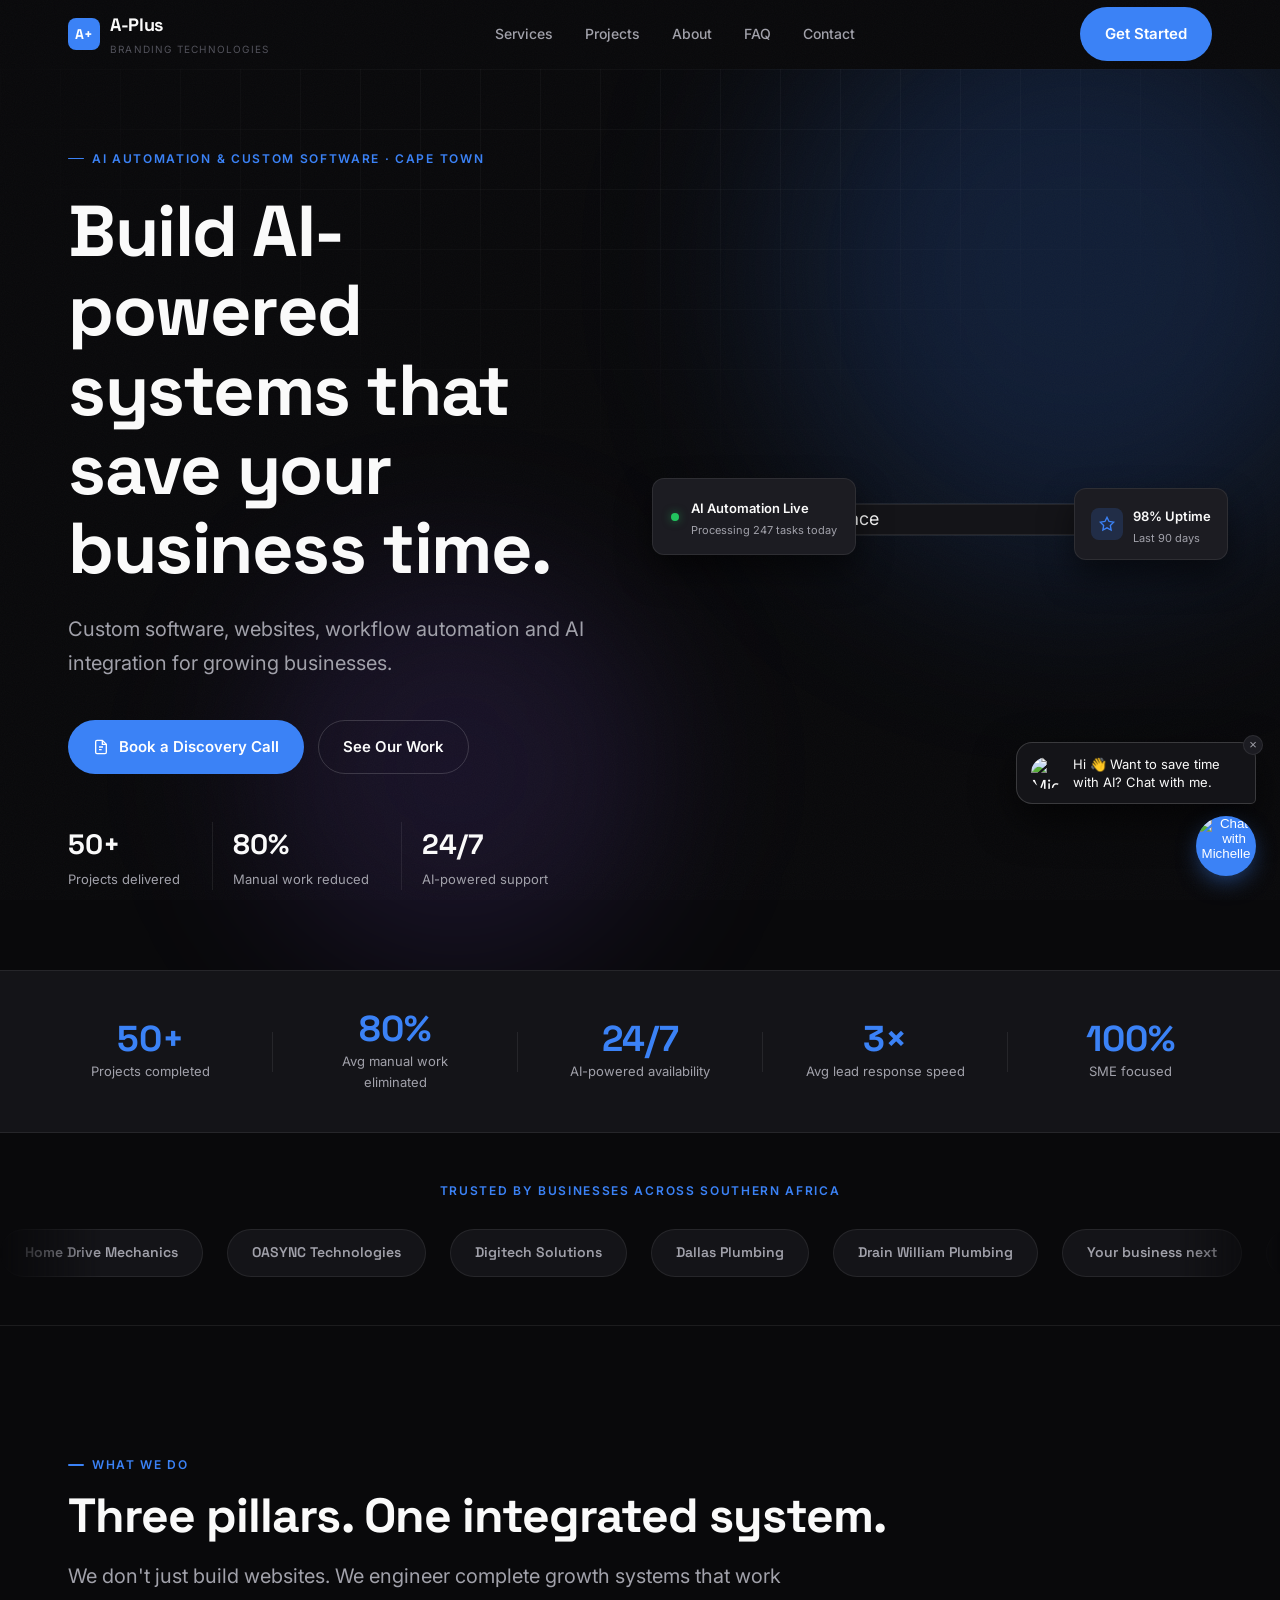
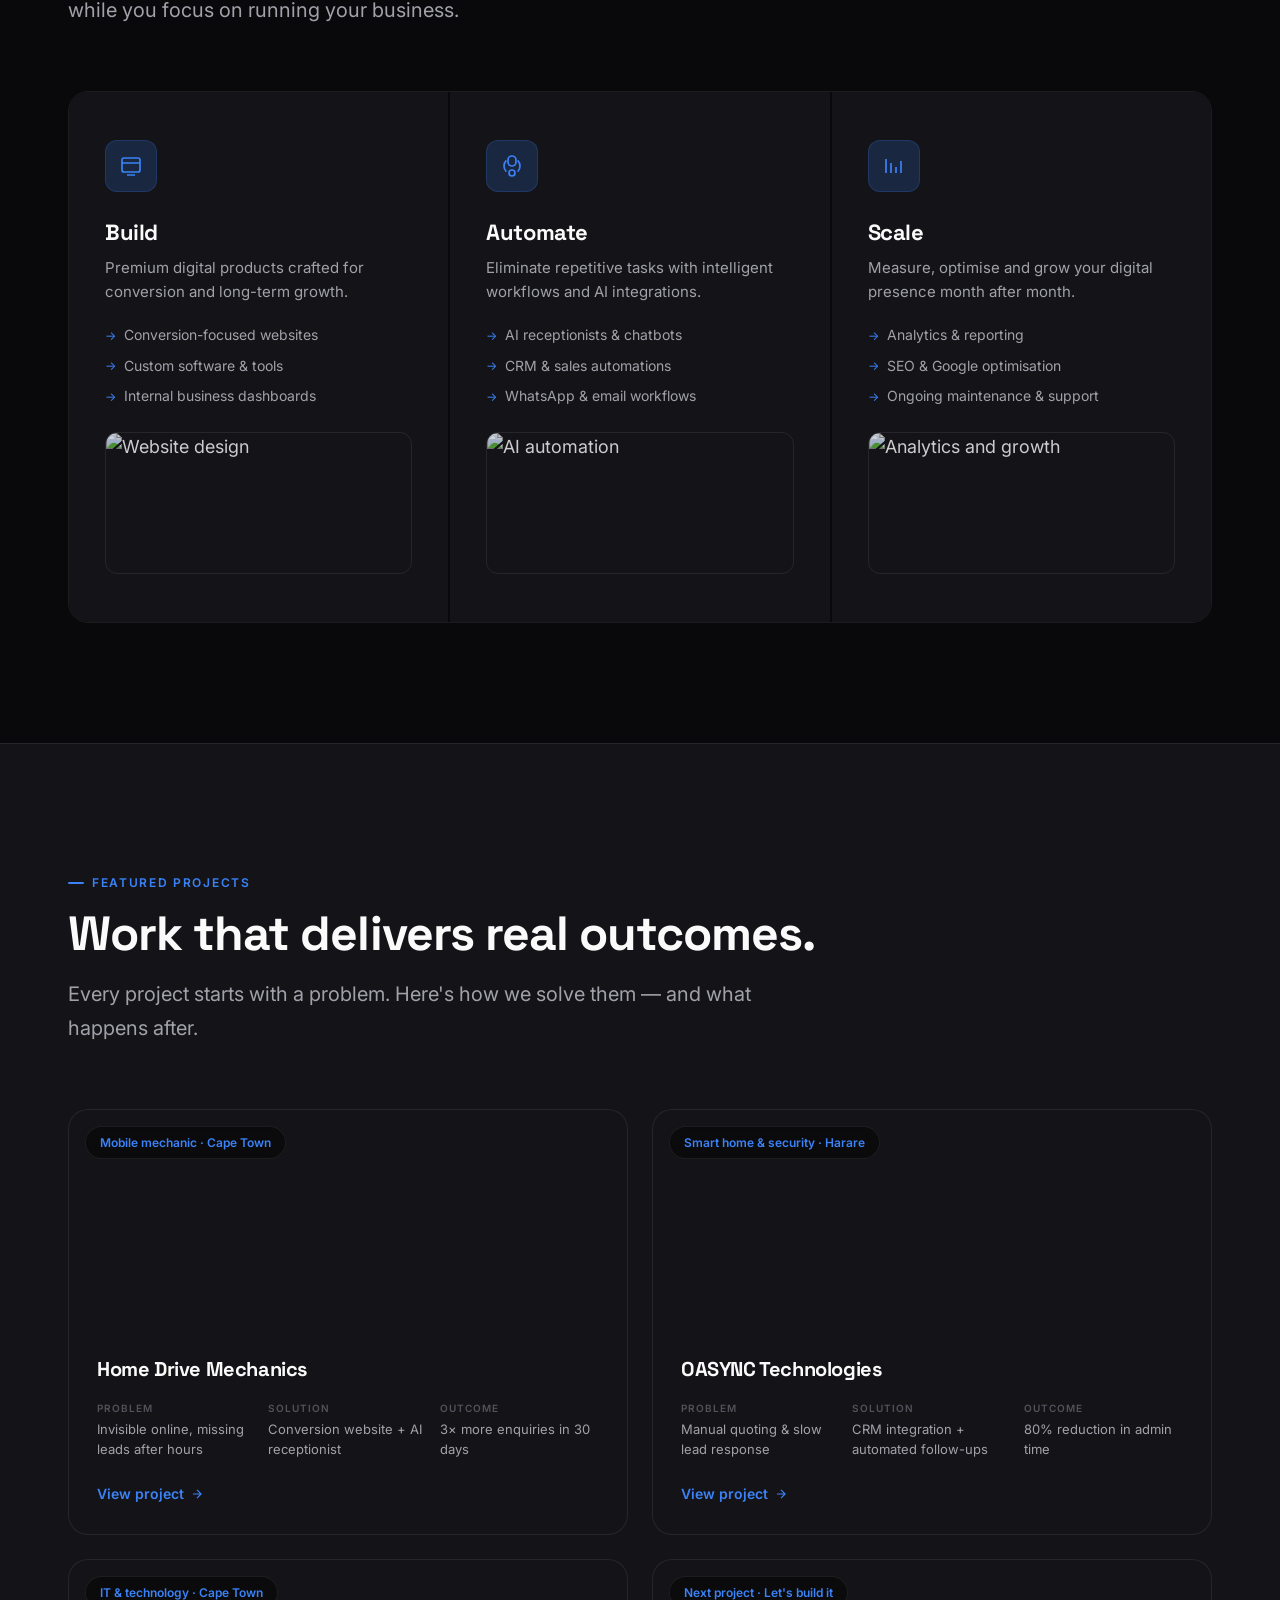
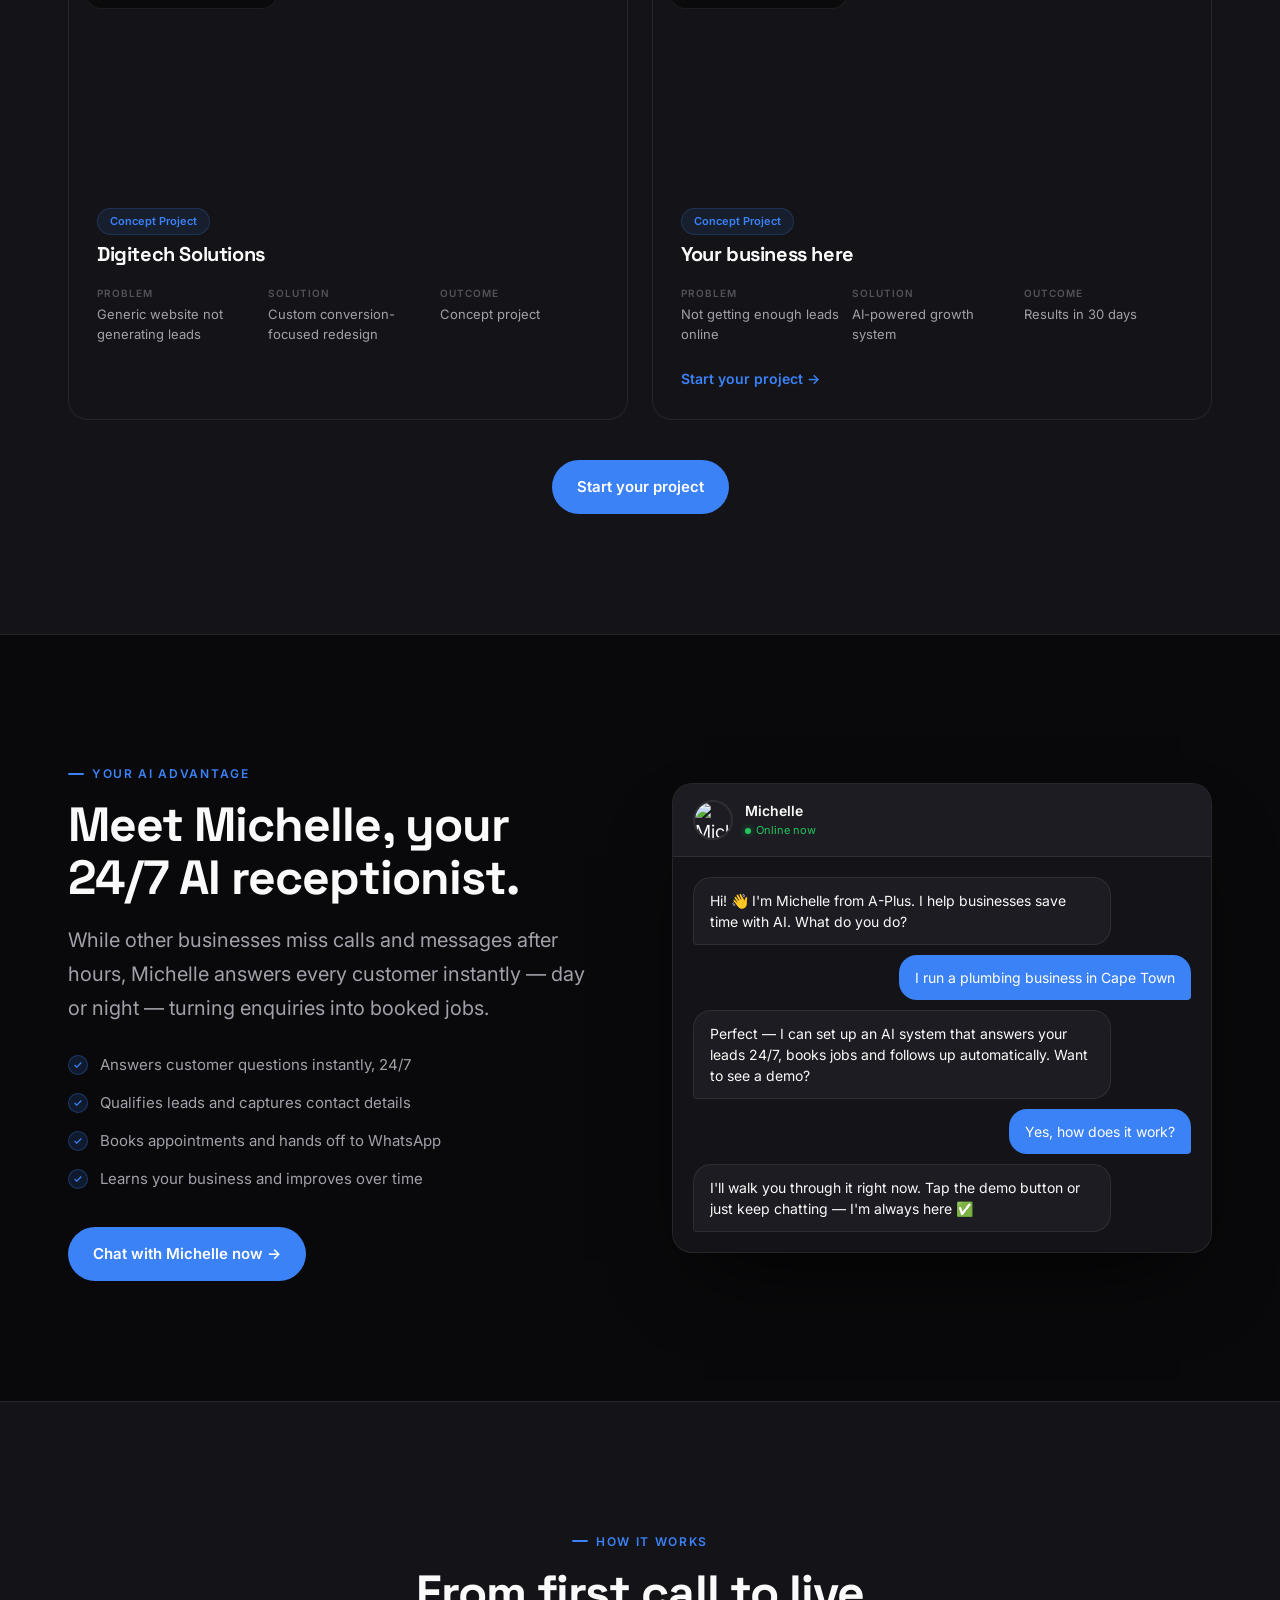
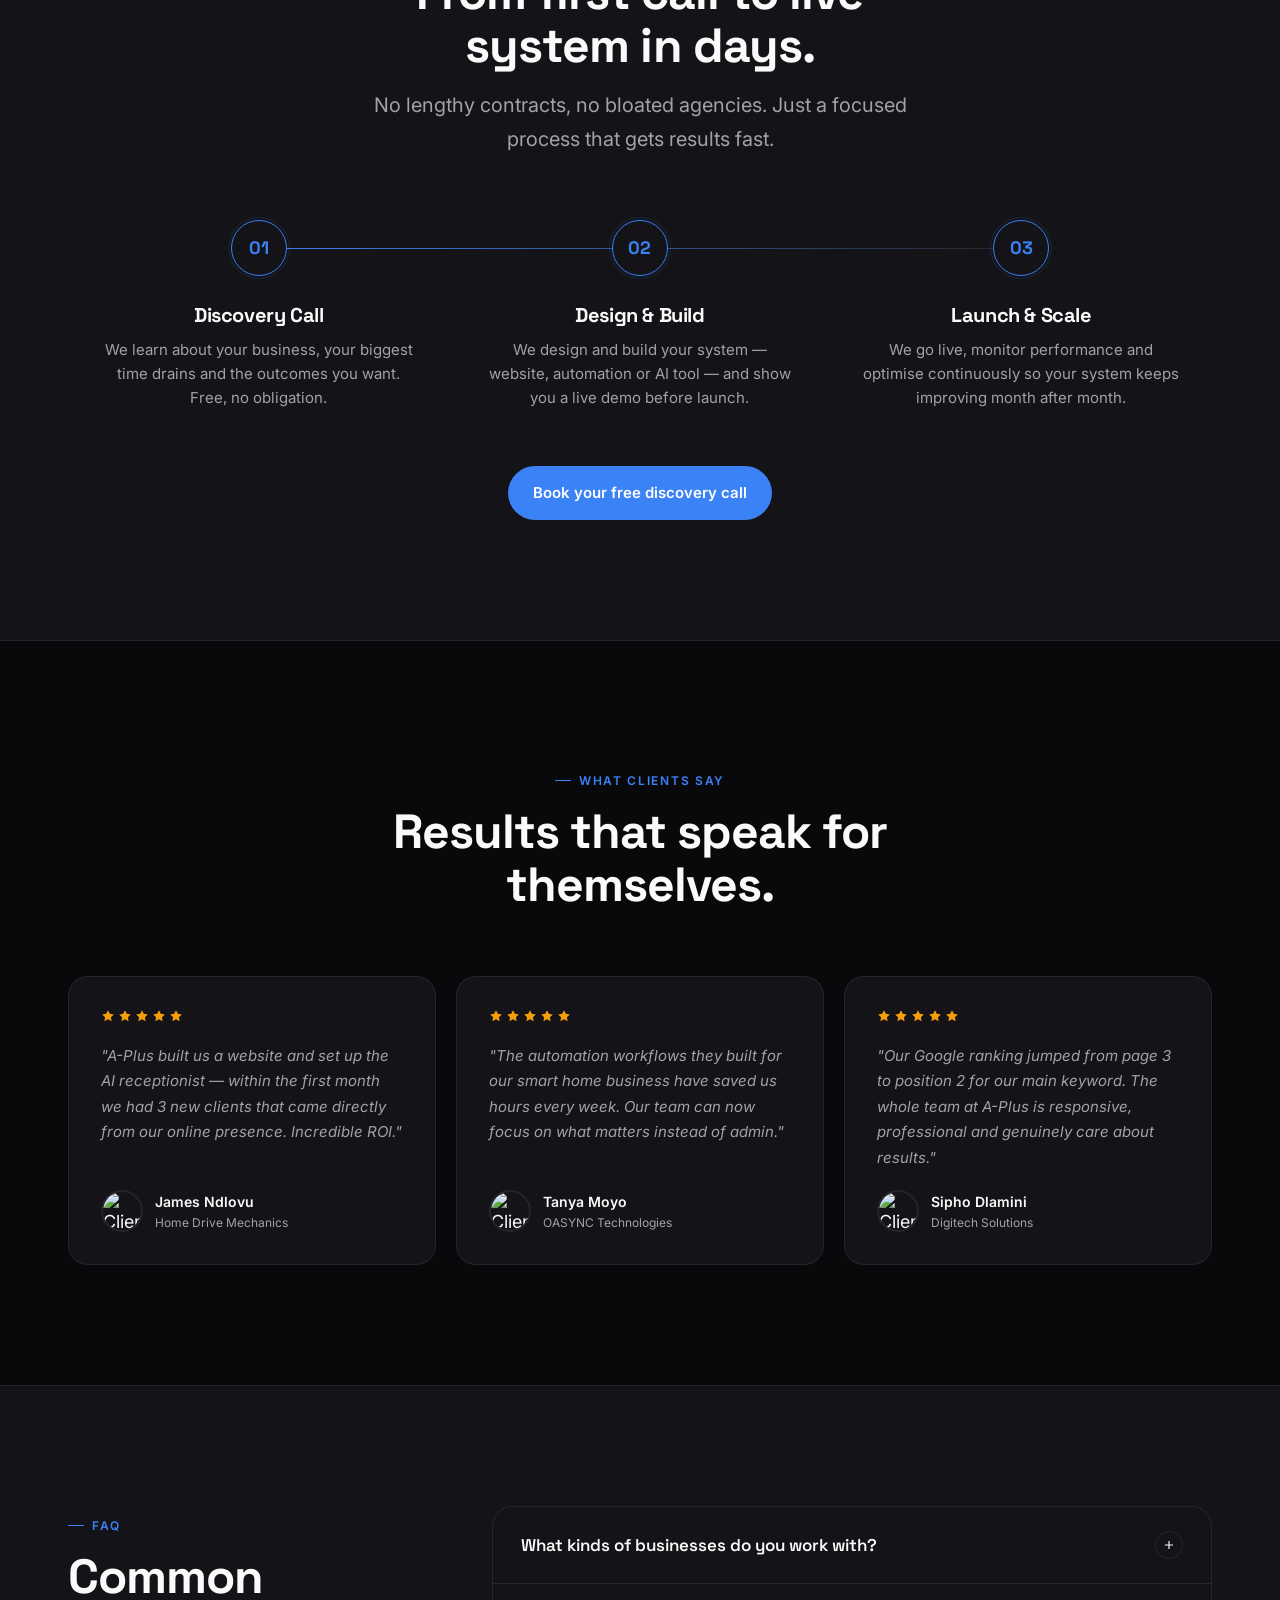
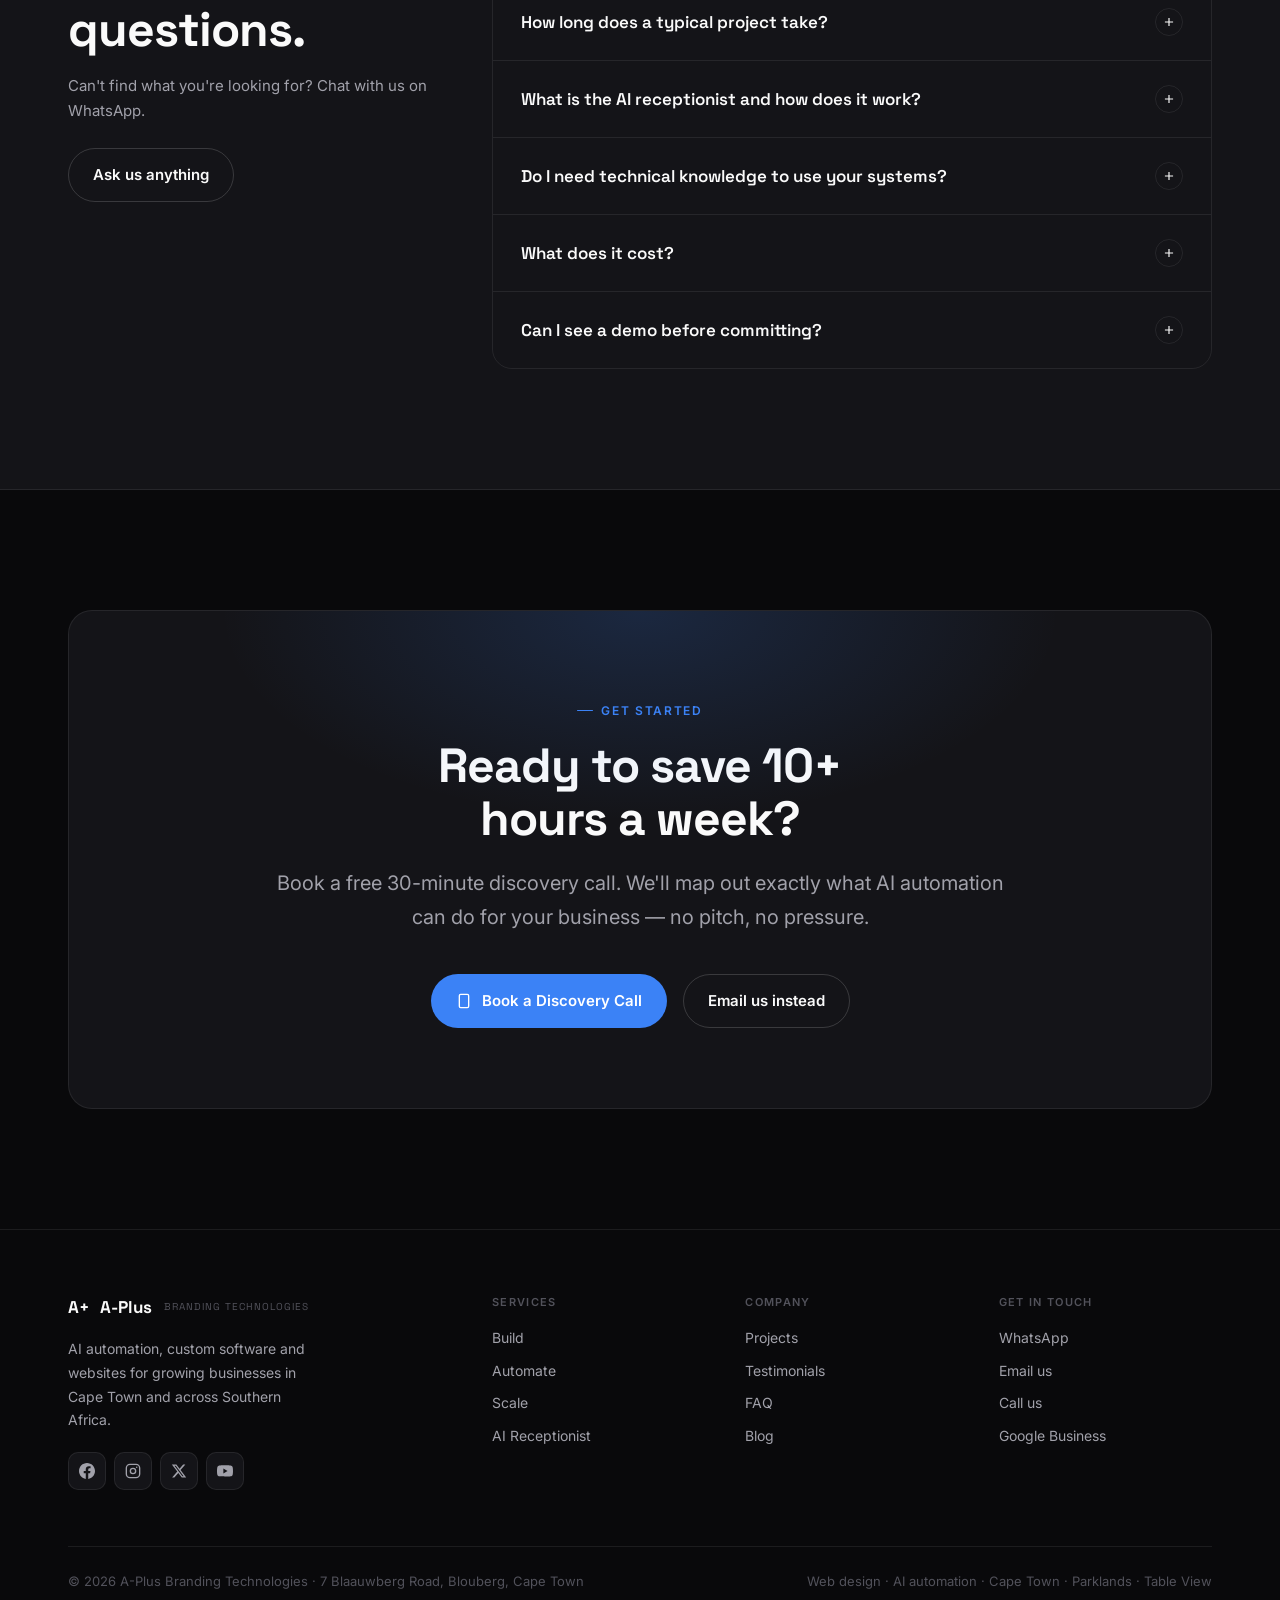
==== index.html @ 784785df "Update website to a modern AI automation and software agency theme Modify index.html to reflect a ne" ====
<!DOCTYPE html>
<html lang="en-ZA">
<head>
<meta charset="UTF-8" />
<meta name="viewport" content="width=device-width, initial-scale=1.0" />
<title>A-Plus Branding Technologies | AI Automation & Custom Software for SMEs</title>
<meta name="description" content="A-Plus Branding Technologies builds AI-powered systems, custom software and automation workflows for growing businesses. Book a discovery call." />
<meta name="theme-color" content="#09090B" />
<link rel="canonical" href="https://aplusbrandingtechnologies.com/" />
<meta property="og:type" content="website" />
<meta property="og:title" content="AI Automation & Custom Software for SMEs | A-Plus Branding Technologies" />
<meta property="og:description" content="Custom software, websites, workflow automation and AI integration for growing businesses. Book a discovery call." />
<meta property="og:url" content="https://aplusbrandingtechnologies.com/" />
<meta property="og:site_name" content="A-Plus Branding Technologies" />
<meta name="twitter:card" content="summary_large_image" />

<link rel="icon" href="data:image/svg+xml,%3Csvg xmlns='http://www.w3.org/2000/svg' viewBox='0 0 32 32'%3E%3Crect width='32' height='32' rx='7' fill='%2309090B'/%3E%3Ctext x='16' y='23' font-family='Arial,sans-serif' font-size='19' font-weight='700' fill='%233B82F6' text-anchor='middle'%3EA%2B%3C/text%3E%3C/svg%3E" />

<link rel="preconnect" href="https://fonts.googleapis.com" />
<link rel="preconnect" href="https://fonts.gstatic.com" crossorigin />
<link href="https://fonts.googleapis.com/css2?family=Space+Grotesk:wght@400;500;600;700&family=Inter:wght@400;500;600;700&display=swap" rel="stylesheet" />

<script type="application/ld+json">
{
  "@context": "https://schema.org",
  "@type": "ProfessionalService",
  "name": "A-Plus Branding Technologies",
  "url": "https://aplusbrandingtechnologies.com/",
  "telephone": "+27612017287",
  "email": "info@aplusbrandingtechnologies.com",
  "description": "AI automation, custom software and websites for growing businesses in Cape Town.",
  "address": { "@type": "PostalAddress", "streetAddress": "7 Blaauwberg Road", "addressLocality": "Blouberg", "addressRegion": "Western Cape", "addressCountry": "ZA" },
  "sameAs": ["https://share.google/vMiDCUCj3IaCJYwOH","https://www.facebook.com/aplusbrandingtechnologies","https://www.instagram.com/aplusbranding/","https://x.com/aplusbranding1","https://www.youtube.com/@aplusbrandingtech"]
}
</script>

<style>
:root{
  --bg: #09090B;
  --surface: #141418;
  --surface-2: #1C1C22;
  --accent: #3B82F6;
  --accent-light: #60A5FA;
  --accent-glow: rgba(59,130,246,0.18);
  --accent-glow-strong: rgba(59,130,246,0.32);
  --text: #FAFAFA;
  --text-muted: #A1A1AA;
  --text-faint: #52525B;
  --border: rgba(255,255,255,0.08);
  --border-hover: rgba(255,255,255,0.16);
  --display: 'Space Grotesk', sans-serif;
  --body: 'Inter', sans-serif;
  --maxw: 1200px;
  --r: 12px;
  --r-lg: 20px;
  --section-gap: 120px;
}
*{box-sizing:border-box;margin:0;padding:0}
html{scroll-behavior:smooth}
body{background:var(--bg);color:var(--text);font-family:var(--body);font-size:18px;line-height:1.6;-webkit-font-smoothing:antialiased;overflow-x:hidden}
a{color:inherit;text-decoration:none}
img{max-width:100%;display:block}
.wrap{width:100%;max-width:var(--maxw);margin:0 auto;padding:0 28px;position:relative;z-index:2}

/* ── TYPOGRAPHY ── */
h1,h2,h3,h4{font-family:var(--display);font-weight:700;line-height:1.1;letter-spacing:-0.02em}
h1{font-size:clamp(44px,7vw,72px)}
h2{font-size:clamp(32px,5vw,48px)}
h3{font-size:clamp(20px,3vw,26px)}
.label{font-family:var(--body);font-size:12px;font-weight:600;letter-spacing:0.14em;text-transform:uppercase;color:var(--accent);display:inline-flex;align-items:center;gap:8px}
.label::before{content:"";width:16px;height:1.5px;background:var(--accent);border-radius:2px}
.lead{color:var(--text-muted);font-size:clamp(16px,2vw,20px);line-height:1.7;max-width:56ch}
.accent-text{color:var(--accent)}
.grad-text{background:linear-gradient(135deg,#FFFFFF 30%,var(--accent-light));-webkit-background-clip:text;background-clip:text;color:transparent}

/* ── BUTTONS ── */
.btn{display:inline-flex;align-items:center;gap:10px;font-family:var(--body);font-weight:600;font-size:15px;padding:14px 24px;border-radius:100px;border:1px solid transparent;cursor:pointer;transition:all 0.2s ease;white-space:nowrap;text-decoration:none}
.btn-primary{background:var(--accent);color:#fff}
.btn-primary:hover{background:var(--accent-light);transform:translateY(-1px);box-shadow:0 8px 24px -8px var(--accent-glow-strong)}
.btn-outline{background:transparent;color:var(--text);border-color:var(--border-hover)}
.btn-outline:hover{border-color:var(--accent);color:var(--accent)}
.btn svg{width:16px;height:16px;flex-shrink:0}

/* ── NAV ── */
.nav{position:sticky;top:0;z-index:50;transition:background 0.3s,border-color 0.3s;border-bottom:1px solid transparent}
.nav.scrolled{background:rgba(9,9,11,0.85);backdrop-filter:blur(16px);-webkit-backdrop-filter:blur(16px);border-color:var(--border)}
.nav-in{display:flex;align-items:center;justify-content:space-between;height:68px}
.logo{display:flex;align-items:center;gap:10px;font-family:var(--display);font-weight:700;font-size:18px;letter-spacing:-0.02em}
.logo .mark{width:32px;height:32px;border-radius:8px;background:var(--accent);color:#fff;display:grid;place-items:center;font-size:14px;font-weight:700}
.logo small{display:block;font-family:var(--body);font-weight:400;font-size:10px;letter-spacing:0.12em;color:var(--text-faint);text-transform:uppercase;margin-top:2px}
nav.links{display:flex;align-items:center;gap:32px}
nav.links a{font-size:14px;font-weight:500;color:var(--text-muted);transition:color 0.2s}
nav.links a:hover{color:var(--text)}
.nav-cta{display:flex;align-items:center;gap:12px}
.menu-btn{display:none;background:none;border:1px solid var(--border-hover);border-radius:8px;width:40px;height:40px;color:var(--text);cursor:pointer;place-items:center}

/* ── NOISE OVERLAY ── */
.noise{position:fixed;inset:0;z-index:1;pointer-events:none;opacity:0.03;
  background-image:url("data:image/svg+xml,%3Csvg xmlns='http://www.w3.org/2000/svg' width='200' height='200'%3E%3Cfilter id='n'%3E%3CfeTurbulence type='fractalNoise' baseFrequency='.9' numOctaves='4'/%3E%3C/filter%3E%3Crect width='100%25' height='100%25' filter='url(%23n)'/%3E%3C/svg%3E")}

/* ── HERO ── */
.hero{position:relative;min-height:100vh;display:flex;align-items:center;overflow:hidden;padding:80px 0}
.hero-bg{position:absolute;inset:0;z-index:0}
.hero-bg-img{position:absolute;inset:0;background:url('https://images.unsplash.com/photo-1518770660439-4636190af475?w=1800&q=75&auto=format') center/cover no-repeat;opacity:0.04}
.hero-glow-1{position:absolute;width:600px;height:600px;border-radius:50%;background:var(--accent-glow);filter:blur(100px);top:-100px;right:-100px;pointer-events:none}
.hero-glow-2{position:absolute;width:400px;height:400px;border-radius:50%;background:rgba(139,92,246,0.12);filter:blur(80px);bottom:0;left:20%;pointer-events:none}
.hero-grid-overlay{position:absolute;inset:0;background-image:linear-gradient(var(--border) 1px,transparent 1px),linear-gradient(90deg,var(--border) 1px,transparent 1px);background-size:60px 60px;mask-image:radial-gradient(ellipse 80% 80% at 50% -10%,#000 30%,transparent 70%);opacity:0.4}
.hero .wrap{position:relative;z-index:3;width:100%}
.hero-layout{display:grid;grid-template-columns:1fr 1fr;gap:64px;align-items:center}
.hero-inner{display:flex;flex-direction:column;gap:0}
.hero-label{margin-bottom:24px}
.hero h1{margin-bottom:24px}
.hero .lead{margin-bottom:40px}
.hero-cta{display:flex;flex-wrap:wrap;gap:14px;align-items:center;margin-bottom:48px}
.hero-metrics{display:flex;gap:32px;flex-wrap:wrap}
.hero-metric .val{font-family:var(--display);font-size:28px;font-weight:700;color:var(--text)}
.hero-metric .desc{font-size:13px;color:var(--text-muted);margin-top:2px}
.hero-metric{border-left:1px solid var(--border);padding-left:20px}
.hero-metric:first-child{border-left:none;padding-left:0}
.hero-visual{position:relative}
.dashboard-card{background:var(--surface);border:1px solid var(--border);border-radius:var(--r-lg);overflow:hidden;box-shadow:0 40px 80px -20px rgba(0,0,0,0.8),0 0 0 1px var(--border);animation:floatY 6s ease-in-out infinite}
@keyframes floatY{0%,100%{transform:translateY(0)}50%{transform:translateY(-10px)}}
.dashboard-card img{width:100%;height:auto;display:block;border-radius:var(--r-lg)}
.dash-badge{position:absolute;bottom:-20px;left:-20px;background:var(--surface-2);border:1px solid var(--border);border-radius:12px;padding:14px 18px;display:flex;align-items:center;gap:12px;box-shadow:0 16px 32px rgba(0,0,0,0.5)}
.dash-badge .dot{width:8px;height:8px;border-radius:50%;background:#22C55E;flex-shrink:0;box-shadow:0 0 8px rgba(34,197,94,0.5)}
.dash-badge span{font-size:13px;font-weight:600}
.dash-badge small{display:block;font-size:11px;color:var(--text-muted);font-weight:400}
.dash-badge-2{position:absolute;top:-16px;right:-16px;background:var(--surface-2);border:1px solid var(--border);border-radius:12px;padding:12px 16px;display:flex;align-items:center;gap:10px;box-shadow:0 16px 32px rgba(0,0,0,0.5)}
.dash-badge-2 .ic{width:32px;height:32px;border-radius:8px;background:var(--accent-glow);display:grid;place-items:center;color:var(--accent);flex-shrink:0}

/* ── SOCIAL PROOF ── */
.proof-bar{border-top:1px solid var(--border);border-bottom:1px solid var(--border);background:var(--surface);padding:40px 0}
.proof-grid{display:flex;align-items:center;justify-content:space-between;gap:40px;flex-wrap:wrap}
.proof-stat{text-align:center;flex:1;min-width:120px}
.proof-stat .num{font-family:var(--display);font-size:36px;font-weight:700;line-height:1;margin-bottom:4px}
.proof-stat .lbl{font-size:13px;color:var(--text-muted)}
.proof-divider{width:1px;height:40px;background:var(--border);flex-shrink:0}

/* ── CLIENTS MARQUEE ── */
.marquee-sec{padding:48px 0;border-bottom:1px solid var(--border)}
.marquee-sec .label{display:block;text-align:center;margin-bottom:28px;justify-content:center}
.marquee{overflow:hidden;mask-image:linear-gradient(90deg,transparent,#000 8%,#000 92%,transparent);-webkit-mask-image:linear-gradient(90deg,transparent,#000 8%,#000 92%,transparent)}
.marquee .track{display:flex;gap:24px;width:max-content;animation:scroll 30s linear infinite}
.marquee:hover .track{animation-play-state:paused}
@keyframes scroll{to{transform:translateX(-50%)}}
.client-chip{display:flex;align-items:center;justify-content:center;height:48px;padding:0 24px;border:1px solid var(--border);border-radius:100px;background:var(--surface);color:var(--text-muted);font-family:var(--display);font-weight:600;font-size:14px;white-space:nowrap;transition:0.2s}
.client-chip:hover{border-color:var(--border-hover);color:var(--text)}
.client-chip img{max-height:24px;width:auto;filter:grayscale(1) brightness(1.5);opacity:0.7}

/* ── SECTION WRAPPER ── */
section.s{padding:var(--section-gap) 0}
section.s.alt{background:var(--surface);border-top:1px solid var(--border);border-bottom:1px solid var(--border)}
.sec-head{margin-bottom:64px}
.sec-head .label{margin-bottom:16px}
.sec-head h2{margin-bottom:16px}

/* ── SERVICES ── */
.services-grid{display:grid;grid-template-columns:repeat(3,1fr);gap:2px;border:1px solid var(--border);border-radius:var(--r-lg);overflow:hidden}
.svc-card{background:var(--surface);padding:48px 36px;transition:0.25s;position:relative;overflow:hidden}
.svc-card::before{content:"";position:absolute;top:0;left:0;right:0;height:1px;background:linear-gradient(90deg,transparent,var(--accent),transparent);opacity:0;transition:0.3s}
.svc-card:hover{background:var(--surface-2)}
.svc-card:hover::before{opacity:1}
.svc-card .ic{width:52px;height:52px;border-radius:12px;background:var(--accent-glow);border:1px solid rgba(59,130,246,0.2);display:grid;place-items:center;color:var(--accent);margin-bottom:28px}
.svc-card .ic svg{width:24px;height:24px}
.svc-card h3{font-size:22px;margin-bottom:12px}
.svc-card .sub-list{list-style:none;margin-top:20px;display:flex;flex-direction:column;gap:8px}
.svc-card .sub-list li{font-size:14px;color:var(--text-muted);display:flex;align-items:center;gap:8px}
.svc-card .sub-list li::before{content:"→";color:var(--accent);font-size:12px;flex-shrink:0}
.svc-img{margin-top:24px;border-radius:var(--r);overflow:hidden;border:1px solid var(--border)}
.svc-img img{width:100%;height:140px;object-fit:cover;opacity:0.8;transition:0.3s}
.svc-card:hover .svc-img img{opacity:1}

/* ── PROJECTS ── */
.projects-grid{display:grid;grid-template-columns:repeat(2,1fr);gap:24px}
.project-card{background:var(--surface);border:1px solid var(--border);border-radius:var(--r-lg);overflow:hidden;transition:0.25s;display:flex;flex-direction:column}
.project-card:hover{border-color:var(--border-hover);transform:translateY(-2px);box-shadow:0 20px 40px -16px rgba(0,0,0,0.6)}
.project-card .proj-img{height:220px;overflow:hidden;position:relative}
.project-card .proj-img img{width:100%;height:100%;object-fit:cover;transition:0.4s}
.project-card:hover .proj-img img{transform:scale(1.04)}
.project-card .proj-img .proj-tag{position:absolute;top:16px;left:16px;background:rgba(9,9,11,0.8);backdrop-filter:blur(8px);border:1px solid var(--border);border-radius:100px;padding:6px 14px;font-size:12px;font-weight:600;color:var(--accent)}
.project-card .proj-body{padding:28px;flex:1;display:flex;flex-direction:column}
.project-card h3{font-size:20px;margin-bottom:20px}
.pso-row{display:grid;grid-template-columns:repeat(3,1fr);gap:12px;margin-bottom:24px}
.pso-item .pso-lbl{font-size:10px;font-weight:600;letter-spacing:0.1em;text-transform:uppercase;color:var(--text-faint);margin-bottom:4px}
.pso-item .pso-val{font-size:13px;color:var(--text-muted);line-height:1.5}
.project-card .proj-link{margin-top:auto;font-size:14px;font-weight:600;color:var(--accent);display:flex;align-items:center;gap:6px;transition:gap 0.2s}
.project-card:hover .proj-link{gap:10px}
.concept-badge{background:rgba(59,130,246,0.1);border:1px solid rgba(59,130,246,0.2);color:var(--accent);border-radius:100px;padding:4px 12px;font-size:11px;font-weight:600;display:inline-flex;align-self:flex-start;margin-bottom:8px}

/* ── PROCESS ── */
.process-grid{display:grid;grid-template-columns:repeat(3,1fr);gap:0;position:relative}
.process-grid::before{content:"";position:absolute;top:28px;left:calc(33.33% / 2);right:calc(33.33% / 2);height:1px;background:linear-gradient(90deg,var(--accent) 0%,var(--border) 100%);z-index:0}
.process-step{position:relative;z-index:1;padding:0 32px;text-align:center}
.process-step .step-num{width:56px;height:56px;border-radius:50%;background:var(--surface);border:1px solid var(--accent);display:flex;align-items:center;justify-content:center;font-family:var(--display);font-size:18px;font-weight:700;color:var(--accent);margin:0 auto 28px;position:relative}
.process-step .step-num::after{content:"";position:absolute;inset:-4px;border-radius:50%;border:1px solid var(--accent-glow);animation:ringPulse 3s ease-in-out infinite}
@keyframes ringPulse{0%,100%{opacity:0.3;transform:scale(1)}50%{opacity:0.8;transform:scale(1.1)}}
.process-step h3{font-size:20px;margin-bottom:12px}
.process-step p{font-size:15px;color:var(--text-muted);line-height:1.6}
.process-cta{margin-top:56px;text-align:center}

/* ── TESTIMONIALS ── */
.testimonials-grid{display:grid;grid-template-columns:repeat(3,1fr);gap:20px}
.testi-card{background:var(--surface);border:1px solid var(--border);border-radius:var(--r-lg);padding:32px;display:flex;flex-direction:column;gap:20px;transition:0.2s}
.testi-card:hover{border-color:var(--border-hover)}
.stars{display:flex;gap:3px;color:#F59E0B}
.stars svg{width:14px;height:14px}
.testi-card blockquote{font-size:15px;color:var(--text-muted);line-height:1.7;font-style:italic}
.testi-author{display:flex;align-items:center;gap:12px;margin-top:auto}
.testi-avatar{width:42px;height:42px;border-radius:50%;overflow:hidden;flex-shrink:0;border:2px solid var(--border)}
.testi-avatar img{width:100%;height:100%;object-fit:cover}
.testi-name{font-size:14px;font-weight:600}
.testi-role{font-size:12px;color:var(--text-muted)}

/* ── FAQ ── */
.faq-list{display:flex;flex-direction:column;gap:0;border:1px solid var(--border);border-radius:var(--r-lg);overflow:hidden}
.faq-item{border-bottom:1px solid var(--border)}
.faq-item:last-child{border-bottom:none}
.faq-q{width:100%;background:none;border:none;color:var(--text);text-align:left;padding:24px 28px;font-family:var(--display);font-size:17px;font-weight:600;cursor:pointer;display:flex;align-items:center;justify-content:space-between;gap:16px;transition:background 0.2s}
.faq-q:hover{background:var(--surface-2)}
.faq-q .icon{width:28px;height:28px;border-radius:50%;border:1px solid var(--border);display:grid;place-items:center;flex-shrink:0;transition:transform 0.25s,border-color 0.25s}
.faq-q.open .icon{transform:rotate(45deg);border-color:var(--accent);color:var(--accent)}
.faq-a{overflow:hidden;max-height:0;transition:max-height 0.35s ease,padding 0.25s}
.faq-a.open{max-height:300px}
.faq-a-inner{padding:0 28px 24px;color:var(--text-muted);font-size:15px;line-height:1.7}

/* ── CONTACT CTA ── */
.cta-block{background:var(--surface);border:1px solid var(--border);border-radius:24px;padding:clamp(48px,8vw,80px);text-align:center;position:relative;overflow:hidden}
.cta-block::before{content:"";position:absolute;inset:0;background:radial-gradient(600px 300px at 50% 0%,var(--accent-glow),transparent 70%);pointer-events:none}
.cta-block .label{justify-content:center;margin-bottom:20px}
.cta-block h2{max-width:16ch;margin:0 auto 20px}
.cta-block .lead{margin:0 auto 40px;text-align:center}
.cta-block .cta-btns{display:flex;gap:16px;justify-content:center;flex-wrap:wrap}

/* ── AI CHAT SECTION ── */
.sam-section{display:grid;grid-template-columns:1fr 1fr;gap:64px;align-items:center}
.sam-features{list-style:none;margin:28px 0 36px;display:flex;flex-direction:column;gap:14px}
.sam-features li{display:flex;align-items:flex-start;gap:12px;font-size:15px;color:var(--text-muted)}
.sam-features li .check{width:20px;height:20px;border-radius:50%;background:rgba(59,130,246,0.15);border:1px solid rgba(59,130,246,0.3);display:grid;place-items:center;flex-shrink:0;margin-top:2px}
.sam-features li .check svg{width:10px;height:10px;color:var(--accent)}
.chatdemo{background:var(--surface);border:1px solid var(--border);border-radius:var(--r-lg);overflow:hidden;box-shadow:0 40px 80px -32px rgba(0,0,0,0.8)}
.chatdemo .ch-top{display:flex;align-items:center;gap:12px;padding:16px 20px;border-bottom:1px solid var(--border);background:var(--surface-2)}
.chatdemo .av{width:40px;height:40px;border-radius:50%;overflow:hidden;flex-shrink:0;border:2px solid var(--border)}
.chatdemo .av img{width:100%;height:100%;object-fit:cover}
.chatdemo .ch-top .inf b{display:block;font-size:14px;font-weight:600}
.chatdemo .ch-top .inf small{color:#22C55E;font-size:11px;display:flex;align-items:center;gap:5px}
.chatdemo .ch-top .inf small::before{content:"";width:6px;height:6px;border-radius:50%;background:#22C55E;box-shadow:0 0 6px rgba(34,197,94,0.6)}
.chatdemo .ch-body{padding:20px;display:flex;flex-direction:column;gap:10px}
.bub{max-width:84%;padding:12px 16px;border-radius:18px;font-size:14px;line-height:1.5}
.bub.bot{background:var(--surface-2);border:1px solid var(--border);border-bottom-left-radius:4px;align-self:flex-start}
.bub.user{background:var(--accent);color:#fff;border-bottom-right-radius:4px;align-self:flex-end}

/* ── FOOTER ── */
footer{border-top:1px solid var(--border);padding:64px 0 40px}
.foot-grid{display:grid;grid-template-columns:1.8fr 1fr 1fr 1fr;gap:40px;margin-bottom:56px}
.foot-brand{display:flex;align-items:center;gap:10px;margin-bottom:16px;font-family:var(--display);font-weight:700;font-size:17px}
.foot-desc{font-size:14px;color:var(--text-muted);line-height:1.7;max-width:28ch;margin-bottom:20px}
footer h5{font-size:11px;font-weight:600;letter-spacing:0.12em;text-transform:uppercase;color:var(--text-faint);margin-bottom:16px}
footer .foot-link{display:block;font-size:14px;color:var(--text-muted);margin-bottom:10px;transition:color 0.2s}
footer .foot-link:hover{color:var(--text)}
.socials{display:flex;gap:8px;margin-top:4px}
.socials a{width:38px;height:38px;border-radius:10px;border:1px solid var(--border);background:var(--surface);display:grid;place-items:center;color:var(--text-muted);transition:0.2s}
.socials a:hover{color:var(--accent);border-color:var(--accent);transform:translateY(-2px)}
.socials svg{width:16px;height:16px}
.foot-bottom{border-top:1px solid var(--border);padding-top:24px;display:flex;justify-content:space-between;flex-wrap:wrap;gap:12px;color:var(--text-faint);font-size:13px}

/* ── SAM WIDGET ── */
#sam-fab{position:fixed;right:24px;bottom:24px;z-index:80;width:60px;height:60px;border-radius:50%;background:var(--accent);color:#fff;border:none;cursor:pointer;display:grid;place-items:center;box-shadow:0 8px 24px -6px rgba(59,130,246,0.6);transition:0.25s;overflow:hidden}
#sam-fab:hover{transform:scale(1.08)}
#sam-fab img{width:100%;height:100%;object-fit:cover}
#sam-teaser{position:fixed;right:24px;bottom:96px;z-index:80;display:none;align-items:center;gap:10px;max-width:240px;background:var(--surface);border:1px solid var(--border-hover);border-radius:16px;border-bottom-right-radius:5px;padding:12px 14px;box-shadow:0 16px 40px rgba(0,0,0,0.6);cursor:pointer}
#sam-teaser.show{display:flex;animation:rise .4s ease both}
#sam-teaser img{width:32px;height:32px;border-radius:50%;object-fit:cover;flex-shrink:0}
#sam-teaser span{font-size:13px;line-height:1.4;color:var(--text)}
#sam-teaser>button{position:absolute;top:-8px;right:-8px;width:20px;height:20px;border-radius:50%;background:var(--surface-2);border:1px solid var(--border);color:var(--text-muted);cursor:pointer;font-size:13px;line-height:1;display:grid;place-items:center;padding:0}
#sam-panel{position:fixed;right:24px;bottom:96px;z-index:81;width:min(360px,calc(100vw - 48px));background:var(--surface);border:1px solid var(--border-hover);border-radius:20px;overflow:hidden;box-shadow:0 32px 80px -24px rgba(0,0,0,0.9);transform:translateY(12px) scale(.98);opacity:0;pointer-events:none;transition:.22s ease}
#sam-panel.open{transform:none;opacity:1;pointer-events:auto}
#sam-panel .top{display:flex;align-items:center;gap:10px;padding:14px 16px;background:var(--surface-2);border-bottom:1px solid var(--border)}
#sam-panel .top .av{width:38px;height:38px;border-radius:50%;overflow:hidden;flex-shrink:0}
#sam-panel .top .av img{width:100%;height:100%;object-fit:cover}
#sam-panel .top b{display:block;font-size:14px;font-weight:600}
#sam-panel .top small{color:#22C55E;font-size:11px;display:flex;align-items:center;gap:5px}
#sam-panel .top small::before{content:"";width:6px;height:6px;border-radius:50%;background:#22C55E}
#sam-panel .top .x{margin-left:auto;background:none;border:none;color:var(--text-muted);cursor:pointer;font-size:20px;line-height:1;padding:4px}
#sam-msgs{padding:16px;height:280px;overflow-y:auto;display:flex;flex-direction:column;gap:10px}
#sam-msgs .bub{max-width:86%}
.qr{display:flex;flex-wrap:wrap;gap:7px;padding:0 16px 10px}
.qr button{font-family:var(--body);font-size:12px;background:transparent;border:1px solid var(--border-hover);color:var(--text);padding:7px 12px;border-radius:100px;cursor:pointer;transition:0.2s}
.qr button:hover{border-color:var(--accent);color:var(--accent)}
.sam-input{display:flex;gap:8px;padding:12px 14px;border-top:1px solid var(--border)}
.sam-input input{flex:1;background:var(--bg);border:1px solid var(--border-hover);color:var(--text);border-radius:100px;padding:10px 16px;font-family:var(--body);font-size:14px;outline:none}
.sam-input input:focus{border-color:var(--accent)}
.sam-input button{background:var(--accent);border:none;color:#fff;width:40px;height:40px;border-radius:50%;cursor:pointer;display:grid;place-items:center;flex-shrink:0}
.sam-input button svg{width:16px;height:16px}

/* ── SCROLL REVEAL ── */
.rv{opacity:0;transform:translateY(20px);transition:.6s cubic-bezier(.2,.7,.2,1)}
.rv.in{opacity:1;transform:none}

@keyframes rise{from{opacity:0;transform:translateY(16px)}to{opacity:1;transform:none}}

/* ── RESPONSIVE ── */
@media(max-width:1024px){
  .hero-layout{grid-template-columns:1fr;gap:48px}
  .hero-visual{order:-1;max-width:520px;margin:0 auto;width:100%}
  .services-grid{grid-template-columns:1fr}
  .sam-section{grid-template-columns:1fr;gap:40px}
  .foot-grid{grid-template-columns:1fr 1fr}
  .testimonials-grid{grid-template-columns:1fr}
}
@media(max-width:768px){
  :root{--section-gap:80px}
  .projects-grid{grid-template-columns:1fr}
  .process-grid{grid-template-columns:1fr;gap:40px}
  .process-grid::before{display:none}
  .process-step{padding:0}
  .proof-grid{justify-content:center}
  .proof-divider{display:none}
  nav.links{display:none}
  .menu-btn{display:grid}
  nav.links.open{display:flex;flex-direction:column;align-items:flex-start;gap:16px;position:absolute;top:68px;left:0;right:0;background:var(--surface);border-bottom:1px solid var(--border);padding:20px 28px;z-index:60}
  .pso-row{grid-template-columns:1fr}
  .hero-metrics{gap:20px}
}
@media(max-width:560px){
  .services-grid{grid-template-columns:1fr}
  .hero-cta .btn{flex:1;justify-content:center}
  .foot-grid{grid-template-columns:1fr}
  .cta-block .cta-btns .btn{flex:1;justify-content:center}
}
@media(prefers-reduced-motion:reduce){*{animation:none!important;transition:none!important}.rv{opacity:1;transform:none}}
</style>
</head>
<body>
<div class="noise"></div>

<!-- NAV -->
<header class="nav" id="nav">
  <div class="wrap nav-in">
    <a class="logo" href="#top">
      <span class="mark">A+</span>
      <span>A-Plus<small>Branding Technologies</small></span>
    </a>
    <nav class="links" id="nav-links">
      <a href="#services">Services</a>
      <a href="#projects">Projects</a>
      <a href="#about">About</a>
      <a href="#faq">FAQ</a>
      <a href="#contact">Contact</a>
    </nav>
    <div class="nav-cta">
      <a class="btn btn-primary" data-wa data-wa-msg="Hi A-Plus, I'd like to book a discovery call.">Get Started</a>
      <button class="menu-btn" aria-label="Open menu" onclick="document.getElementById('nav-links').classList.toggle('open')">
        <svg viewBox="0 0 24 24" width="20" fill="none" stroke="currentColor" stroke-width="2"><path d="M4 6h16M4 12h16M4 18h16"/></svg>
      </button>
    </div>
  </div>
</header>

<main id="top">

<!-- HERO -->
<section class="hero">
  <div class="hero-bg">
    <div class="hero-bg-img"></div>
    <div class="hero-glow-1"></div>
    <div class="hero-glow-2"></div>
    <div class="hero-grid-overlay"></div>
  </div>
  <div class="wrap">
    <div class="hero-layout">
      <div class="hero-inner">
        <div class="label hero-label">AI Automation &amp; Custom Software · Cape Town</div>
        <h1>Build AI-powered systems that save your business time.</h1>
        <p class="lead">Custom software, websites, workflow automation and AI integration for growing businesses.</p>
        <div class="hero-cta">
          <a class="btn btn-primary" data-wa data-wa-msg="Hi A-Plus, I'd like to book a discovery call.">
            <svg viewBox="0 0 24 24" fill="none" stroke="currentColor" stroke-width="2"><path d="M8 2H6a2 2 0 00-2 2v16a2 2 0 002 2h12a2 2 0 002-2V8l-6-6z"/><path d="M14 2v6h6"/><path d="M9 12h6M9 16h4"/></svg>
            Book a Discovery Call
          </a>
          <a class="btn btn-outline" href="#projects">See Our Work</a>
        </div>
        <div class="hero-metrics">
          <div class="hero-metric">
            <div class="val">50+</div>
            <div class="desc">Projects delivered</div>
          </div>
          <div class="hero-metric">
            <div class="val">80%</div>
            <div class="desc">Manual work reduced</div>
          </div>
          <div class="hero-metric">
            <div class="val">24/7</div>
            <div class="desc">AI-powered support</div>
          </div>
        </div>
      </div>
      <div class="hero-visual rv">
        <div class="dashboard-card">
          <img src="https://images.unsplash.com/photo-1551288049-bebda4e38f71?w=720&q=80&auto=format&fit=crop" alt="AI dashboard interface" />
        </div>
        <div class="dash-badge">
          <div class="dot"></div>
          <div>
            <span>AI Automation Live</span>
            <small>Processing 247 tasks today</small>
          </div>
        </div>
        <div class="dash-badge-2">
          <div class="ic"><svg viewBox="0 0 24 24" fill="none" stroke="currentColor" stroke-width="2" width="16"><path d="M12 2l3.09 6.26L22 9.27l-5 4.87 1.18 6.88L12 17.77l-6.18 3.25L7 14.14 2 9.27l6.91-1.01L12 2z"/></svg></div>
          <div>
            <span style="font-size:13px;font-weight:600">98% Uptime</span>
            <small style="font-size:11px;color:var(--text-muted);display:block">Last 90 days</small>
          </div>
        </div>
      </div>
    </div>
  </div>
</section>

<!-- SOCIAL PROOF -->
<div class="proof-bar rv">
  <div class="wrap">
    <div class="proof-grid">
      <div class="proof-stat"><div class="num accent-text">50+</div><div class="lbl">Projects completed</div></div>
      <div class="proof-divider"></div>
      <div class="proof-stat"><div class="num accent-text">80%</div><div class="lbl">Avg manual work eliminated</div></div>
      <div class="proof-divider"></div>
      <div class="proof-stat"><div class="num accent-text">24/7</div><div class="lbl">AI-powered availability</div></div>
      <div class="proof-divider"></div>
      <div class="proof-stat"><div class="num accent-text">3×</div><div class="lbl">Avg lead response speed</div></div>
      <div class="proof-divider"></div>
      <div class="proof-stat"><div class="num accent-text">100%</div><div class="lbl">SME focused</div></div>
    </div>
  </div>
</div>

<!-- CLIENT LOGOS -->
<div class="marquee-sec">
  <div class="wrap"><span class="label">Trusted by businesses across Southern Africa</span></div>
  <div class="marquee"><div class="track" id="logo-track"></div></div>
</div>

<!-- SERVICES -->
<section class="s" id="services">
  <div class="wrap">
    <div class="sec-head rv">
      <span class="label">What we do</span>
      <h2>Three pillars. One integrated system.</h2>
      <p class="lead">We don't just build websites. We engineer complete growth systems that work while you focus on running your business.</p>
    </div>
    <div class="services-grid">
      <div class="svc-card rv">
        <div class="ic">
          <svg viewBox="0 0 24 24" fill="none" stroke="currentColor" stroke-width="1.7"><rect x="3" y="4" width="18" height="14" rx="2"/><path d="M3 9h18M8 21h8"/></svg>
        </div>
        <h3>Build</h3>
        <p style="color:var(--text-muted);font-size:15px;line-height:1.6">Premium digital products crafted for conversion and long-term growth.</p>
        <ul class="sub-list">
          <li>Conversion-focused websites</li>
          <li>Custom software &amp; tools</li>
          <li>Internal business dashboards</li>
        </ul>
        <div class="svc-img">
          <img src="https://images.unsplash.com/photo-1467232004584-a241de8bcf5d?w=500&q=70&auto=format&fit=crop" alt="Website design" loading="lazy" />
        </div>
      </div>
      <div class="svc-card rv">
        <div class="ic">
          <svg viewBox="0 0 24 24" fill="none" stroke="currentColor" stroke-width="1.7"><path d="M12 2a4 4 0 014 4v2a4 4 0 01-8 0V6a4 4 0 014-4z"/><circle cx="12" cy="19" r="3"/><path d="M6.34 17.66a8 8 0 010-11.32M17.66 6.34a8 8 0 010 11.32"/></svg>
        </div>
        <h3>Automate</h3>
        <p style="color:var(--text-muted);font-size:15px;line-height:1.6">Eliminate repetitive tasks with intelligent workflows and AI integrations.</p>
        <ul class="sub-list">
          <li>AI receptionists &amp; chatbots</li>
          <li>CRM &amp; sales automations</li>
          <li>WhatsApp &amp; email workflows</li>
        </ul>
        <div class="svc-img">
          <img src="https://images.unsplash.com/photo-1620712943543-bcc4688e7485?w=500&q=70&auto=format&fit=crop" alt="AI automation" loading="lazy" />
        </div>
      </div>
      <div class="svc-card rv">
        <div class="ic">
          <svg viewBox="0 0 24 24" fill="none" stroke="currentColor" stroke-width="1.7"><path d="M4 19V5M9 19V9M14 19v-6M19 19V7"/></svg>
        </div>
        <h3>Scale</h3>
        <p style="color:var(--text-muted);font-size:15px;line-height:1.6">Measure, optimise and grow your digital presence month after month.</p>
        <ul class="sub-list">
          <li>Analytics &amp; reporting</li>
          <li>SEO &amp; Google optimisation</li>
          <li>Ongoing maintenance &amp; support</li>
        </ul>
        <div class="svc-img">
          <img src="https://images.unsplash.com/photo-1460925895917-afdab827c52f?w=500&q=70&auto=format&fit=crop" alt="Analytics and growth" loading="lazy" />
        </div>
      </div>
    </div>
  </div>
</section>

<!-- PROJECTS -->
<section class="s alt" id="projects">
  <div class="wrap">
    <div class="sec-head rv">
      <span class="label">Featured projects</span>
      <h2>Work that delivers real outcomes.</h2>
      <p class="lead">Every project starts with a problem. Here's how we solve them — and what happens after.</p>
    </div>
    <div class="projects-grid" id="portfolio"></div>
    <div style="text-align:center;margin-top:40px" class="rv">
      <a class="btn btn-primary" data-wa data-wa-msg="Hi A-Plus, I'd like to discuss a project for my business.">Start your project</a>
    </div>
  </div>
</section>

<!-- AI RECEPTIONIST -->
<section class="s" id="about">
  <div class="wrap sam-section">
    <div class="rv">
      <span class="label">Your AI advantage</span>
      <h2 style="margin:16px 0 18px">Meet Michelle, your 24/7 AI receptionist.</h2>
      <p class="lead">While other businesses miss calls and messages after hours, Michelle answers every customer instantly — day or night — turning enquiries into booked jobs.</p>
      <ul class="sam-features">
        <li><span class="check"><svg viewBox="0 0 24 24" fill="none" stroke="currentColor" stroke-width="3"><path d="M20 6L9 17l-5-5"/></svg></span>Answers customer questions instantly, 24/7</li>
        <li><span class="check"><svg viewBox="0 0 24 24" fill="none" stroke="currentColor" stroke-width="3"><path d="M20 6L9 17l-5-5"/></svg></span>Qualifies leads and captures contact details</li>
        <li><span class="check"><svg viewBox="0 0 24 24" fill="none" stroke="currentColor" stroke-width="3"><path d="M20 6L9 17l-5-5"/></svg></span>Books appointments and hands off to WhatsApp</li>
        <li><span class="check"><svg viewBox="0 0 24 24" fill="none" stroke="currentColor" stroke-width="3"><path d="M20 6L9 17l-5-5"/></svg></span>Learns your business and improves over time</li>
      </ul>
      <a class="btn btn-primary" onclick="openMichelle()">Chat with Michelle now →</a>
    </div>
    <div class="chatdemo rv" aria-hidden="true">
      <div class="ch-top">
        <div class="av"><img src="assets/brand/sam-photo.jpg" alt="Michelle" /></div>
        <div class="inf"><b>Michelle</b><small>Online now</small></div>
      </div>
      <div class="ch-body">
        <div class="bub bot">Hi! 👋 I'm Michelle from A-Plus. I help businesses save time with AI. What do you do?</div>
        <div class="bub user">I run a plumbing business in Cape Town</div>
        <div class="bub bot">Perfect — I can set up an AI system that answers your leads 24/7, books jobs and follows up automatically. Want to see a demo?</div>
        <div class="bub user">Yes, how does it work?</div>
        <div class="bub bot">I'll walk you through it right now. Tap the demo button or just keep chatting — I'm always here ✅</div>
      </div>
    </div>
  </div>
</section>

<!-- PROCESS -->
<section class="s alt">
  <div class="wrap">
    <div class="sec-head rv" style="text-align:center;margin-left:auto;margin-right:auto;max-width:52ch">
      <span class="label" style="justify-content:center">How it works</span>
      <h2>From first call to live system in days.</h2>
      <p class="lead" style="margin:0 auto">No lengthy contracts, no bloated agencies. Just a focused process that gets results fast.</p>
    </div>
    <div class="process-grid rv">
      <div class="process-step">
        <div class="step-num">01</div>
        <h3>Discovery Call</h3>
        <p>We learn about your business, your biggest time drains and the outcomes you want. Free, no obligation.</p>
      </div>
      <div class="process-step">
        <div class="step-num">02</div>
        <h3>Design &amp; Build</h3>
        <p>We design and build your system — website, automation or AI tool — and show you a live demo before launch.</p>
      </div>
      <div class="process-step">
        <div class="step-num">03</div>
        <h3>Launch &amp; Scale</h3>
        <p>We go live, monitor performance and optimise continuously so your system keeps improving month after month.</p>
      </div>
    </div>
    <div class="process-cta rv">
      <a class="btn btn-primary" data-wa data-wa-msg="Hi A-Plus, I'd like to book a discovery call to learn more.">Book your free discovery call</a>
    </div>
  </div>
</section>

<!-- TESTIMONIALS -->
<section class="s" id="testimonials">
  <div class="wrap">
    <div class="sec-head rv" style="text-align:center;margin-left:auto;margin-right:auto;max-width:52ch">
      <span class="label" style="justify-content:center">What clients say</span>
      <h2>Results that speak for themselves.</h2>
    </div>
    <div class="testimonials-grid">
      <div class="testi-card rv">
        <div class="stars">
          <svg viewBox="0 0 24 24" fill="currentColor"><path d="M12 2l3.09 6.26L22 9.27l-5 4.87 1.18 6.88L12 17.77l-6.18 3.25L7 14.14 2 9.27l6.91-1.01L12 2z"/></svg>
          <svg viewBox="0 0 24 24" fill="currentColor"><path d="M12 2l3.09 6.26L22 9.27l-5 4.87 1.18 6.88L12 17.77l-6.18 3.25L7 14.14 2 9.27l6.91-1.01L12 2z"/></svg>
          <svg viewBox="0 0 24 24" fill="currentColor"><path d="M12 2l3.09 6.26L22 9.27l-5 4.87 1.18 6.88L12 17.77l-6.18 3.25L7 14.14 2 9.27l6.91-1.01L12 2z"/></svg>
          <svg viewBox="0 0 24 24" fill="currentColor"><path d="M12 2l3.09 6.26L22 9.27l-5 4.87 1.18 6.88L12 17.77l-6.18 3.25L7 14.14 2 9.27l6.91-1.01L12 2z"/></svg>
          <svg viewBox="0 0 24 24" fill="currentColor"><path d="M12 2l3.09 6.26L22 9.27l-5 4.87 1.18 6.88L12 17.77l-6.18 3.25L7 14.14 2 9.27l6.91-1.01L12 2z"/></svg>
        </div>
        <blockquote>"A-Plus built us a website and set up the AI receptionist — within the first month we had 3 new clients that came directly from our online presence. Incredible ROI."</blockquote>
        <div class="testi-author">
          <div class="testi-avatar"><img src="https://images.unsplash.com/photo-1507003211169-0a1dd7228f2d?w=80&q=80&auto=format&fit=crop&crop=face" alt="Client" /></div>
          <div><div class="testi-name">James Ndlovu</div><div class="testi-role">Home Drive Mechanics</div></div>
        </div>
      </div>
      <div class="testi-card rv">
        <div class="stars">
          <svg viewBox="0 0 24 24" fill="currentColor"><path d="M12 2l3.09 6.26L22 9.27l-5 4.87 1.18 6.88L12 17.77l-6.18 3.25L7 14.14 2 9.27l6.91-1.01L12 2z"/></svg>
          <svg viewBox="0 0 24 24" fill="currentColor"><path d="M12 2l3.09 6.26L22 9.27l-5 4.87 1.18 6.88L12 17.77l-6.18 3.25L7 14.14 2 9.27l6.91-1.01L12 2z"/></svg>
          <svg viewBox="0 0 24 24" fill="currentColor"><path d="M12 2l3.09 6.26L22 9.27l-5 4.87 1.18 6.88L12 17.77l-6.18 3.25L7 14.14 2 9.27l6.91-1.01L12 2z"/></svg>
          <svg viewBox="0 0 24 24" fill="currentColor"><path d="M12 2l3.09 6.26L22 9.27l-5 4.87 1.18 6.88L12 17.77l-6.18 3.25L7 14.14 2 9.27l6.91-1.01L12 2z"/></svg>
          <svg viewBox="0 0 24 24" fill="currentColor"><path d="M12 2l3.09 6.26L22 9.27l-5 4.87 1.18 6.88L12 17.77l-6.18 3.25L7 14.14 2 9.27l6.91-1.01L12 2z"/></svg>
        </div>
        <blockquote>"The automation workflows they built for our smart home business have saved us hours every week. Our team can now focus on what matters instead of admin."</blockquote>
        <div class="testi-author">
          <div class="testi-avatar"><img src="https://images.unsplash.com/photo-1494790108377-be9c29b29330?w=80&q=80&auto=format&fit=crop&crop=face" alt="Client" /></div>
          <div><div class="testi-name">Tanya Moyo</div><div class="testi-role">OASYNC Technologies</div></div>
        </div>
      </div>
      <div class="testi-card rv">
        <div class="stars">
          <svg viewBox="0 0 24 24" fill="currentColor"><path d="M12 2l3.09 6.26L22 9.27l-5 4.87 1.18 6.88L12 17.77l-6.18 3.25L7 14.14 2 9.27l6.91-1.01L12 2z"/></svg>
          <svg viewBox="0 0 24 24" fill="currentColor"><path d="M12 2l3.09 6.26L22 9.27l-5 4.87 1.18 6.88L12 17.77l-6.18 3.25L7 14.14 2 9.27l6.91-1.01L12 2z"/></svg>
          <svg viewBox="0 0 24 24" fill="currentColor"><path d="M12 2l3.09 6.26L22 9.27l-5 4.87 1.18 6.88L12 17.77l-6.18 3.25L7 14.14 2 9.27l6.91-1.01L12 2z"/></svg>
          <svg viewBox="0 0 24 24" fill="currentColor"><path d="M12 2l3.09 6.26L22 9.27l-5 4.87 1.18 6.88L12 17.77l-6.18 3.25L7 14.14 2 9.27l6.91-1.01L12 2z"/></svg>
          <svg viewBox="0 0 24 24" fill="currentColor"><path d="M12 2l3.09 6.26L22 9.27l-5 4.87 1.18 6.88L12 17.77l-6.18 3.25L7 14.14 2 9.27l6.91-1.01L12 2z"/></svg>
        </div>
        <blockquote>"Our Google ranking jumped from page 3 to position 2 for our main keyword. The whole team at A-Plus is responsive, professional and genuinely care about results."</blockquote>
        <div class="testi-author">
          <div class="testi-avatar"><img src="https://images.unsplash.com/photo-1472099645785-5658abf4ff4e?w=80&q=80&auto=format&fit=crop&crop=face" alt="Client" /></div>
          <div><div class="testi-name">Sipho Dlamini</div><div class="testi-role">Digitech Solutions</div></div>
        </div>
      </div>
    </div>
  </div>
</section>

<!-- FAQ -->
<section class="s alt" id="faq">
  <div class="wrap">
    <div style="display:grid;grid-template-columns:1fr 2fr;gap:64px;align-items:start">
      <div class="rv">
        <span class="label">FAQ</span>
        <h2 style="margin:16px 0 16px">Common questions.</h2>
        <p style="color:var(--text-muted);font-size:15px;line-height:1.7">Can't find what you're looking for? Chat with us on WhatsApp.</p>
        <a class="btn btn-outline" style="margin-top:24px" data-wa data-wa-msg="Hi A-Plus, I have a question.">Ask us anything</a>
      </div>
      <div class="faq-list rv">
        <div class="faq-item">
          <button class="faq-q" onclick="toggleFaq(this)">
            What kinds of businesses do you work with?
            <span class="icon"><svg viewBox="0 0 24 24" fill="none" stroke="currentColor" stroke-width="2" width="14"><path d="M12 5v14M5 12h14"/></svg></span>
          </button>
          <div class="faq-a"><div class="faq-a-inner">We primarily work with SMEs — small and medium-sized businesses — across a range of industries including trades, professional services, retail, tech startups and hospitality. If you're a growing business that needs better digital systems, we can help.</div></div>
        </div>
        <div class="faq-item">
          <button class="faq-q" onclick="toggleFaq(this)">
            How long does a typical project take?
            <span class="icon"><svg viewBox="0 0 24 24" fill="none" stroke="currentColor" stroke-width="2" width="14"><path d="M12 5v14M5 12h14"/></svg></span>
          </button>
          <div class="faq-a"><div class="faq-a-inner">Most websites go live within 5–10 business days. AI automation setups typically take 1–2 weeks depending on complexity. Custom software projects vary — we'll give you a clear timeline after the discovery call.</div></div>
        </div>
        <div class="faq-item">
          <button class="faq-q" onclick="toggleFaq(this)">
            What is the AI receptionist and how does it work?
            <span class="icon"><svg viewBox="0 0 24 24" fill="none" stroke="currentColor" stroke-width="2" width="14"><path d="M12 5v14M5 12h14"/></svg></span>
          </button>
          <div class="faq-a"><div class="faq-a-inner">Michelle is an AI assistant trained on your business information. She answers customer questions on your website and WhatsApp, qualifies leads, captures contact details and books appointments — all 24/7 without any human intervention. She connects to your WhatsApp for seamless handoff.</div></div>
        </div>
        <div class="faq-item">
          <button class="faq-q" onclick="toggleFaq(this)">
            Do I need technical knowledge to use your systems?
            <span class="icon"><svg viewBox="0 0 24 24" fill="none" stroke="currentColor" stroke-width="2" width="14"><path d="M12 5v14M5 12h14"/></svg></span>
          </button>
          <div class="faq-a"><div class="faq-a-inner">Not at all. We handle all the technical setup and train you on how to use your new systems. Our clients are business owners, not developers. We make sure everything is intuitive and well-documented.</div></div>
        </div>
        <div class="faq-item">
          <button class="faq-q" onclick="toggleFaq(this)">
            What does it cost?
            <span class="icon"><svg viewBox="0 0 24 24" fill="none" stroke="currentColor" stroke-width="2" width="14"><path d="M12 5v14M5 12h14"/></svg></span>
          </button>
          <div class="faq-a"><div class="faq-a-inner">Websites start from R2 500 once-off with hosting from R199/month. AI receptionist setup starts from R4 500 with a monthly retainer. Custom software is quoted per project. Book a discovery call and we'll give you a clear, tailored quote — no hidden fees.</div></div>
        </div>
        <div class="faq-item">
          <button class="faq-q" onclick="toggleFaq(this)">
            Can I see a demo before committing?
            <span class="icon"><svg viewBox="0 0 24 24" fill="none" stroke="currentColor" stroke-width="2" width="14"><path d="M12 5v14M5 12h14"/></svg></span>
          </button>
          <div class="faq-a"><div class="faq-a-inner">Absolutely — we build a free demo of your website or system before you pay anything. You get to see exactly what you're getting before making any commitment. Chat with Michelle below or book a discovery call to get started.</div></div>
        </div>
      </div>
    </div>
  </div>
</section>

<!-- CONTACT CTA -->
<section class="s" id="contact">
  <div class="wrap">
    <div class="cta-block rv">
      <span class="label">Get started</span>
      <h2>Ready to save 10+ hours a week?</h2>
      <p class="lead">Book a free 30-minute discovery call. We'll map out exactly what AI automation can do for your business — no pitch, no pressure.</p>
      <div class="cta-btns">
        <a class="btn btn-primary" data-wa data-wa-msg="Hi A-Plus, I'd like to book a free discovery call.">
          <svg viewBox="0 0 24 24" fill="none" stroke="currentColor" stroke-width="2"><rect x="5" y="2" width="14" height="20" rx="2"/><path d="M12 18h.01"/></svg>
          Book a Discovery Call
        </a>
        <a class="btn btn-outline" data-email>Email us instead</a>
      </div>
    </div>
  </div>
</section>

</main>

<!-- FOOTER -->
<footer>
  <div class="wrap">
    <div class="foot-grid">
      <div>
        <a class="foot-brand" href="#top"><span class="mark">A+</span>A-Plus<span style="font-size:10px;color:var(--text-faint);font-weight:400;letter-spacing:0.1em;text-transform:uppercase;margin-left:2px">Branding Technologies</span></a>
        <p class="foot-desc">AI automation, custom software and websites for growing businesses in Cape Town and across Southern Africa.</p>
        <div class="socials">
          <a href="https://www.facebook.com/aplusbrandingtechnologies" target="_blank" rel="noopener" aria-label="Facebook"><svg viewBox="0 0 24 24" fill="currentColor"><path d="M24 12.07C24 5.4 18.63 0 12 0S0 5.4 0 12.07C0 18.1 4.39 23.1 10.13 24v-8.44H7.08v-3.49h3.05V9.41c0-3.01 1.79-4.68 4.53-4.68 1.31 0 2.69.24 2.69.24v2.96H15.83c-1.49 0-1.96.93-1.96 1.87v2.25h3.33l-.53 3.49h-2.8V24C19.61 23.1 24 18.1 24 12.07z"/></svg></a>
          <a href="https://www.instagram.com/aplusbranding/" target="_blank" rel="noopener" aria-label="Instagram"><svg viewBox="0 0 24 24" fill="none" stroke="currentColor" stroke-width="2"><rect x="2" y="2" width="20" height="20" rx="5.5"/><circle cx="12" cy="12" r="4"/><circle cx="17.6" cy="6.4" r="1.1" fill="currentColor" stroke="none"/></svg></a>
          <a href="https://x.com/aplusbranding1" target="_blank" rel="noopener" aria-label="X / Twitter"><svg viewBox="0 0 24 24" fill="currentColor"><path d="M18.244 2.25h3.308l-7.227 8.26 8.502 11.24h-6.66l-5.214-6.817L4.99 21.75H1.68l7.73-8.835L1.254 2.25H8.08l4.713 6.231 5.45-6.231zm-1.161 17.52h1.833L7.084 4.126H5.117l11.966 15.644z"/></svg></a>
          <a href="https://www.youtube.com/@aplusbrandingtech" target="_blank" rel="noopener" aria-label="YouTube"><svg viewBox="0 0 24 24" fill="currentColor"><path d="M23.5 6.19a3.02 3.02 0 0 0-2.12-2.14C19.5 3.55 12 3.55 12 3.55s-7.5 0-9.38.5A3.02 3.02 0 0 0 .5 6.19C0 8.07 0 12 0 12s0 3.93.5 5.81a3.02 3.02 0 0 0 2.12 2.14c1.88.5 9.38.5 9.38.5s7.5 0 9.38-.5a3.02 3.02 0 0 0 2.12-2.14C24 15.93 24 12 24 12s0-3.93-.5-5.81zM9.55 15.57V8.43L15.82 12l-6.27 3.57z"/></svg></a>
        </div>
      </div>
      <div>
        <h5>Services</h5>
        <a class="foot-link" href="#services">Build</a>
        <a class="foot-link" href="#services">Automate</a>
        <a class="foot-link" href="#services">Scale</a>
        <a class="foot-link" href="#about">AI Receptionist</a>
      </div>
      <div>
        <h5>Company</h5>
        <a class="foot-link" href="#projects">Projects</a>
        <a class="foot-link" href="#testimonials">Testimonials</a>
        <a class="foot-link" href="#faq">FAQ</a>
        <a class="foot-link" href="blog/index.html">Blog</a>
      </div>
      <div>
        <h5>Get in touch</h5>
        <a class="foot-link" data-wa data-wa-msg="Hi A-Plus!">WhatsApp</a>
        <a class="foot-link" data-email>Email us</a>
        <a class="foot-link" data-tel>Call us</a>
        <a class="foot-link" data-gbp target="_blank" rel="noopener">Google Business</a>
      </div>
    </div>
    <div class="foot-bottom">
      <span>© <span id="yr"></span> A-Plus Branding Technologies · 7 Blaauwberg Road, Blouberg, Cape Town</span>
      <span>Web design · AI automation · Cape Town · Parklands · Table View</span>
    </div>
  </div>
</footer>

<!-- MICHELLE CHAT WIDGET -->
<div id="sam-teaser" onclick="openMichelleFromTeaser()">
  <img src="assets/brand/sam-photo.jpg" alt="Michelle" />
  <span>Hi 👋 Want to save time with AI? Chat with me.</span>
  <button aria-label="Dismiss" onclick="event.stopPropagation();hideTeaser()">×</button>
</div>
<button id="sam-fab" aria-label="Chat with Michelle" onclick="toggleMichelle()">
  <img src="assets/brand/sam-photo.jpg" alt="Chat with Michelle" />
</button>
<div id="sam-panel" role="dialog" aria-label="Chat with Michelle">
  <div class="top">
    <div class="av"><img src="assets/brand/sam-photo.jpg" alt="Michelle" /></div>
    <div><b>Michelle</b><small>AI assistant · online</small></div>
    <button class="x" aria-label="Close chat" onclick="toggleMichelle()">×</button>
  </div>
  <div id="sam-msgs"></div>
  <div class="qr" id="sam-qr"></div>
  <form class="sam-input" onsubmit="samType(event)">
    <input id="sam-in" type="text" placeholder="Type a message…" autocomplete="off" />
    <button type="submit" aria-label="Send"><svg viewBox="0 0 24 24" fill="none" stroke="currentColor" stroke-width="2"><path d="M22 2L11 13M22 2l-7 20-4-9-9-4 20-7z"/></svg></button>
  </form>
</div>

<script src="assets/posts.js"></script>
<script>
/* ══ CONTACT DETAILS ══ */
const BIZ = {
  whatsapp: "27613590046",
  phone:    "+27612017287",
  email:    "info@aplusbrandingtechnologies.com",
  gbp:      "https://share.google/vMiDCUCj3IaCJYwOH"
};

/* ══ SITE DATA ══ */
const LOGOS = [
  { name:"Home Drive Mechanics" },
  { name:"OASYNC Technologies" },
  { name:"Digitech Solutions" },
  { name:"Dallas Plumbing" },
  { name:"Drain William Plumbing" },
  { name:"Your business next" }
];

const PROJECTS = [
  {
    title: "Home Drive Mechanics",
    tag: "Mobile mechanic · Cape Town",
    image: "assets/portfolio/home-drive-mechanics.jpg",
    fallback: "https://images.unsplash.com/photo-1530046339160-ce3e530c7d2f?w=800&q=70&auto=format&fit=crop",
    url: "https://homedrivemechanics.co.za",
    problem: "Invisible online, missing leads after hours",
    solution: "Conversion website + AI receptionist",
    outcome: "3× more enquiries in 30 days"
  },
  {
    title: "OASYNC Technologies",
    tag: "Smart home & security · Harare",
    image: "assets/portfolio/oasync.jpg",
    fallback: "https://images.unsplash.com/photo-1558618666-fcd25c85cd64?w=800&q=70&auto=format&fit=crop",
    url: "https://oasynctechnologies.com/",
    problem: "Manual quoting & slow lead response",
    solution: "CRM integration + automated follow-ups",
    outcome: "80% reduction in admin time"
  },
  {
    title: "Digitech Solutions",
    tag: "IT & technology · Cape Town",
    image: "",
    fallback: "https://images.unsplash.com/photo-1518770660439-4636190af475?w=800&q=70&auto=format&fit=crop",
    url: "",
    problem: "Generic website not generating leads",
    solution: "Custom conversion-focused redesign",
    outcome: "Concept project",
    concept: true
  },
  {
    title: "Your business here",
    tag: "Next project · Let's build it",
    image: "",
    fallback: "https://images.unsplash.com/photo-1552664730-d307ca884978?w=800&q=70&auto=format&fit=crop",
    url: "",
    problem: "Not getting enough leads online",
    solution: "AI-powered growth system",
    outcome: "Results in 30 days",
    concept: true,
    cta: true
  }
];

/* ══ SETUP ══ */
document.getElementById('yr').textContent = new Date().getFullYear();

function waLink(msg){ const b="https://wa.me/"+BIZ.whatsapp; return msg?b+"?text="+encodeURIComponent(msg):b; }
document.querySelectorAll('[data-wa]').forEach(el=>{ el.href=waLink(el.dataset.waMsg||""); el.target="_blank"; el.rel="noopener"; });
document.querySelectorAll('[data-email]').forEach(el=>el.href="mailto:"+BIZ.email);
document.querySelectorAll('[data-tel]').forEach(el=>el.href="tel:"+BIZ.phone);
document.querySelectorAll('[data-gbp]').forEach(el=>el.href=BIZ.gbp);
document.querySelectorAll('nav.links a').forEach(a=>a.addEventListener('click',()=>document.getElementById('nav-links').classList.remove('open')));

/* ── Sticky nav scroll ── */
const nav = document.getElementById('nav');
window.addEventListener('scroll',()=>nav.classList.toggle('scrolled',window.scrollY>20),{passive:true});

/* ── Logo marquee ── */
const lt = document.getElementById('logo-track');
[...LOGOS,...LOGOS].forEach(l=>{
  const el = document.createElement('div'); el.className='client-chip'; el.textContent=l.name; lt.appendChild(el);
});

/* ── Portfolio ── */
const pf = document.getElementById('portfolio');
PROJECTS.forEach(p=>{
  const el = document.createElement(p.url?'a':'div');
  el.className = 'project-card rv';
  if(p.url){ el.href=p.url; el.target='_blank'; el.rel='noopener'; }
  const imgSrc = p.image || p.fallback;
  el.innerHTML = `
    <div class="proj-img">
      <img src="${imgSrc}" alt="${p.title}" loading="lazy" onerror="this.src='${p.fallback}'" />
      <span class="proj-tag">${p.tag}</span>
    </div>
    <div class="proj-body">
      ${p.concept?'<span class="concept-badge">Concept Project</span>':''}
      <h3>${p.title}</h3>
      <div class="pso-row">
        <div class="pso-item"><div class="pso-lbl">Problem</div><div class="pso-val">${p.problem}</div></div>
        <div class="pso-item"><div class="pso-lbl">Solution</div><div class="pso-val">${p.solution}</div></div>
        <div class="pso-item"><div class="pso-lbl">Outcome</div><div class="pso-val">${p.outcome}</div></div>
      </div>
      ${p.cta
        ? '<a class="proj-link" href="#contact">Start your project →</a>'
        : p.url
          ? '<span class="proj-link">View project <svg viewBox="0 0 24 24" fill="none" stroke="currentColor" stroke-width="2" width="14"><path d="M5 12h14M12 5l7 7-7 7"/></svg></span>'
          : ''
      }
    </div>`;
  pf.appendChild(el);
});

/* ── FAQ accordion ── */
function toggleFaq(btn){
  const ans = btn.nextElementSibling;
  const isOpen = btn.classList.contains('open');
  document.querySelectorAll('.faq-q.open').forEach(b=>{ b.classList.remove('open'); b.nextElementSibling.classList.remove('open'); });
  if(!isOpen){ btn.classList.add('open'); ans.classList.add('open'); }
}

/* ── Scroll reveal ── */
const io = new IntersectionObserver(es=>es.forEach(e=>{if(e.isIntersecting){e.target.classList.add('in');io.unobserve(e.target);}}),{threshold:0.1});
document.querySelectorAll('.rv').forEach((el,i)=>{ el.style.transitionDelay=(i%4*55)+'ms'; io.observe(el); });

/* ══ MICHELLE CHAT ══ */
const SAM_WEBHOOK = "/api/chat";
const panel = document.getElementById('sam-panel');
const msgs = document.getElementById('sam-msgs');
const qrBox = document.getElementById('sam-qr');
let samStarted=false, samHistory=[], samBusy=false;
const QUICK = [["How does the AI receptionist work?"],["What does it cost?"],["I want a website"],["Book a discovery call"]];
function toggleMichelle(){ panel.classList.contains('open')?panel.classList.remove('open'):openMichelle(); }
function openMichelle(){ const t=document.getElementById('sam-teaser');if(t)t.classList.remove('show');panel.classList.add('open');if(!samStarted){samStarted=true;bot("Hi! 👋 I'm Michelle from A-Plus. I help businesses save time with AI. What can I help you with today?");renderQuick();} }
function down(){ msgs.scrollTop=msgs.scrollHeight; }
function bot(t){ const d=document.createElement('div');d.className='bub bot';d.textContent=t;msgs.appendChild(d);down();return d; }
function user(t){ const d=document.createElement('div');d.className='bub user';d.textContent=t;msgs.appendChild(d);down(); }
function waBtn(m){ const a=document.createElement('a');a.className='btn btn-primary';a.style.cssText='font-size:13px;padding:10px 16px;margin-top:4px';a.textContent='Continue on WhatsApp →';a.href=waLink(m);a.target='_blank';a.rel='noopener';msgs.appendChild(a);down(); }
function renderQuick(){ qrBox.innerHTML='';QUICK.forEach(([l])=>{const b=document.createElement('button');b.textContent=l;b.onclick=()=>sendToMichelle(l);qrBox.appendChild(b);}); }
async function sendToMichelle(text){
  if(samBusy) return; samBusy=true; qrBox.innerHTML=''; user(text);
  const typing=bot("Michelle is typing…");
  try{
    const res=await fetch(SAM_WEBHOOK,{method:"POST",headers:{"Content-Type":"application/json"},body:JSON.stringify({message:text,history:samHistory})});
    const data=await res.json().catch(()=>null);
    const reply=data&&(data.reply||data.message||data.output||data.text);
    typing.remove();
    if(reply){bot(reply);samHistory.push({role:"user",content:text});samHistory.push({role:"assistant",content:reply});}
    else{bot("Thanks! The A-Plus team will help you on WhatsApp.");waBtn("Hi A-Plus, "+text);}
  }catch(e){
    typing.remove();
    bot("I'm having a moment connecting 😅 Chat with the team on WhatsApp — we'll help you right away.");waBtn("Hi A-Plus, "+text);
  }
  samBusy=false; renderQuick();
}
function samType(e){ e.preventDefault();const inp=document.getElementById('sam-in'),txt=inp.value.trim();if(!txt)return;inp.value='';sendToMichelle(txt); }
function showTeaser(){ const t=document.getElementById('sam-teaser');if(t&&!samStarted)t.classList.add('show'); }
function hideTeaser(){ const t=document.getElementById('sam-teaser');if(t)t.classList.remove('show');sessionStorage.setItem('samGreeted','1'); }
function openMichelleFromTeaser(){ hideTeaser();openMichelle(); }
if(!sessionStorage.getItem('samGreeted')){ setTimeout(showTeaser,5000); }
</script>
</body>
</html>
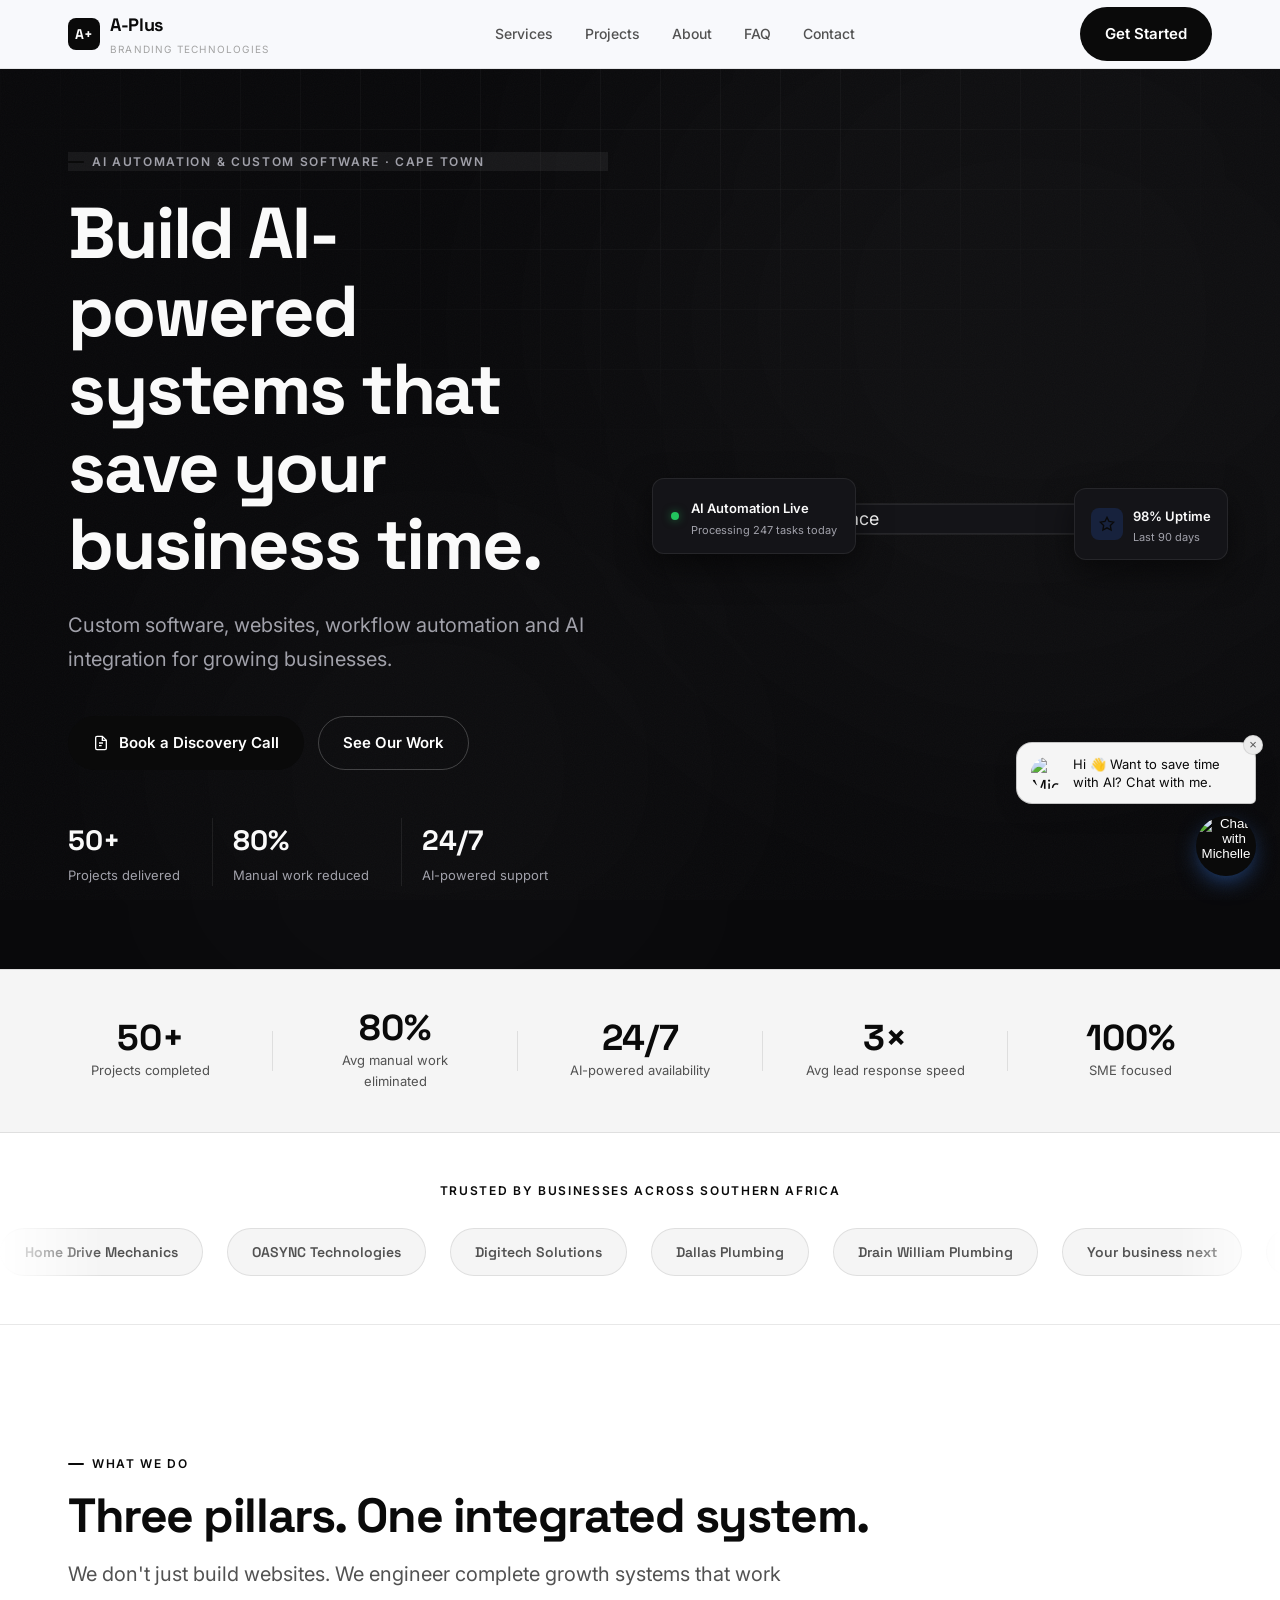
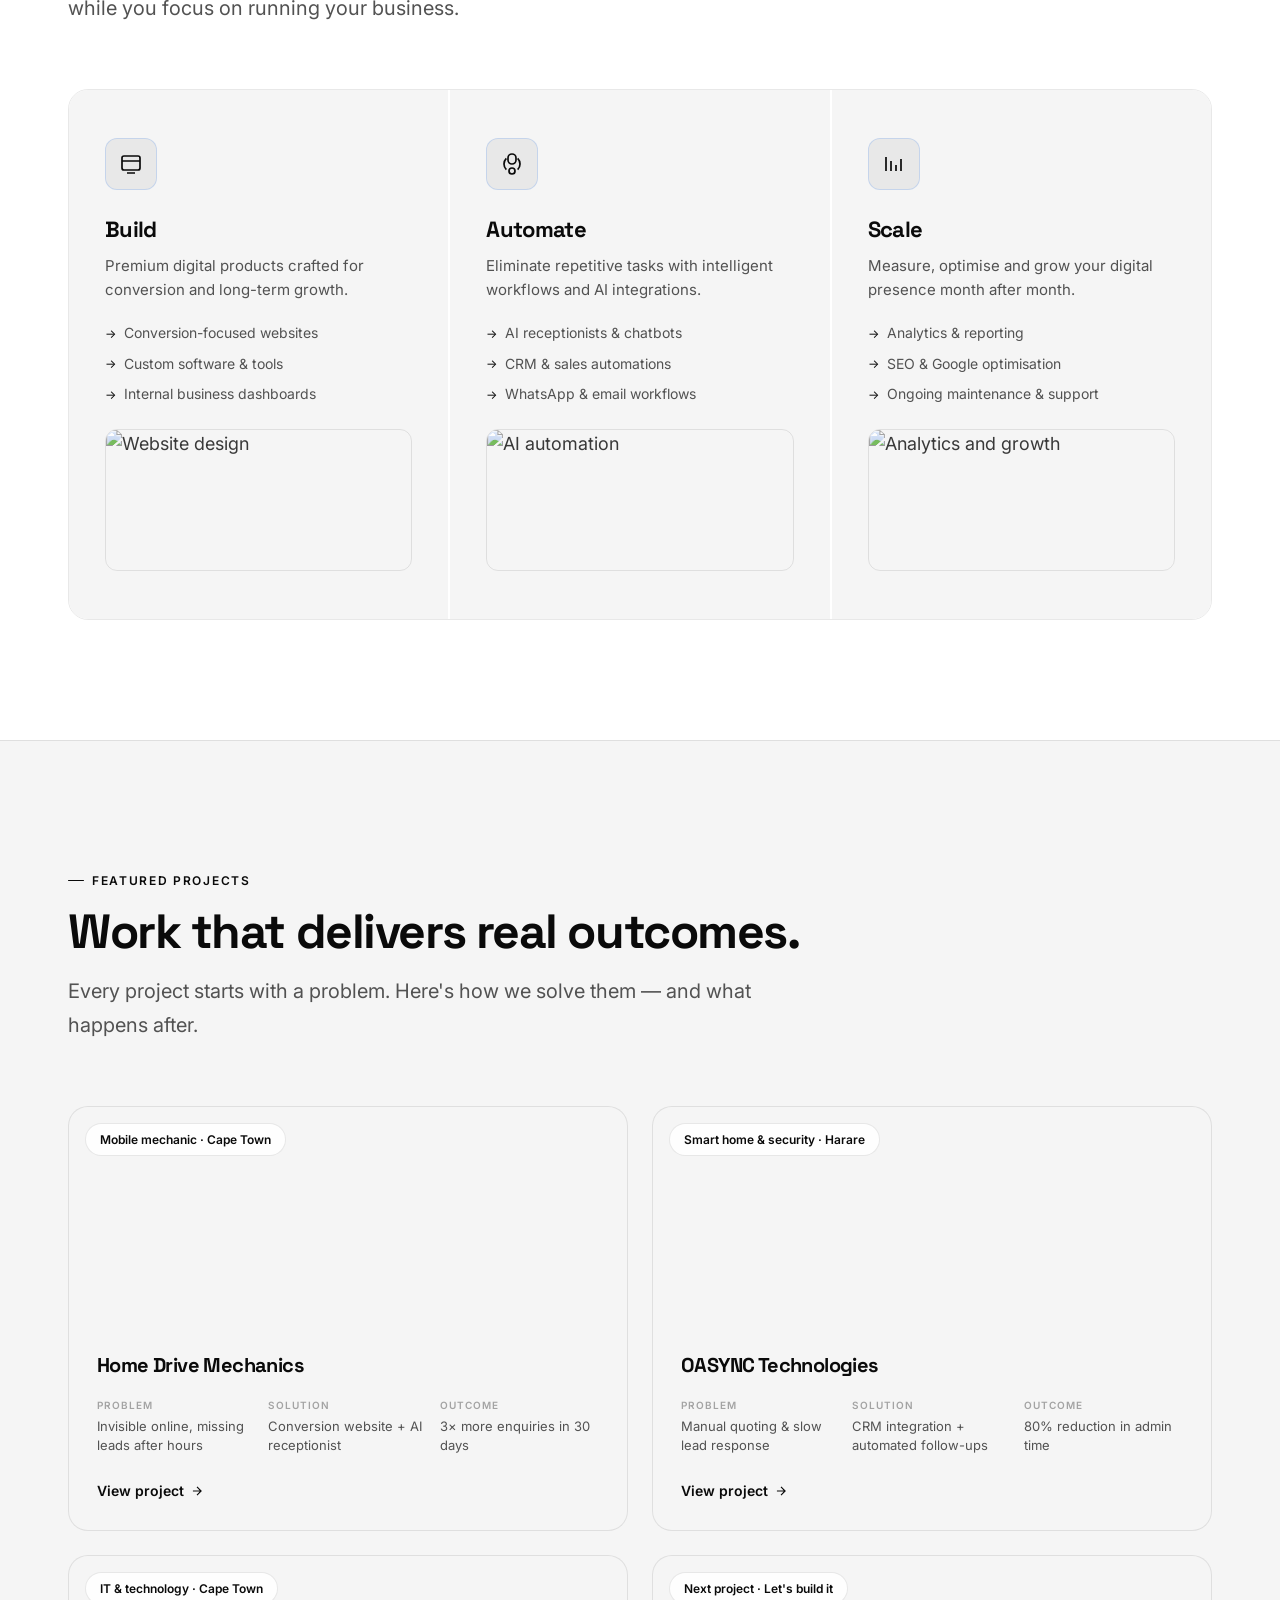
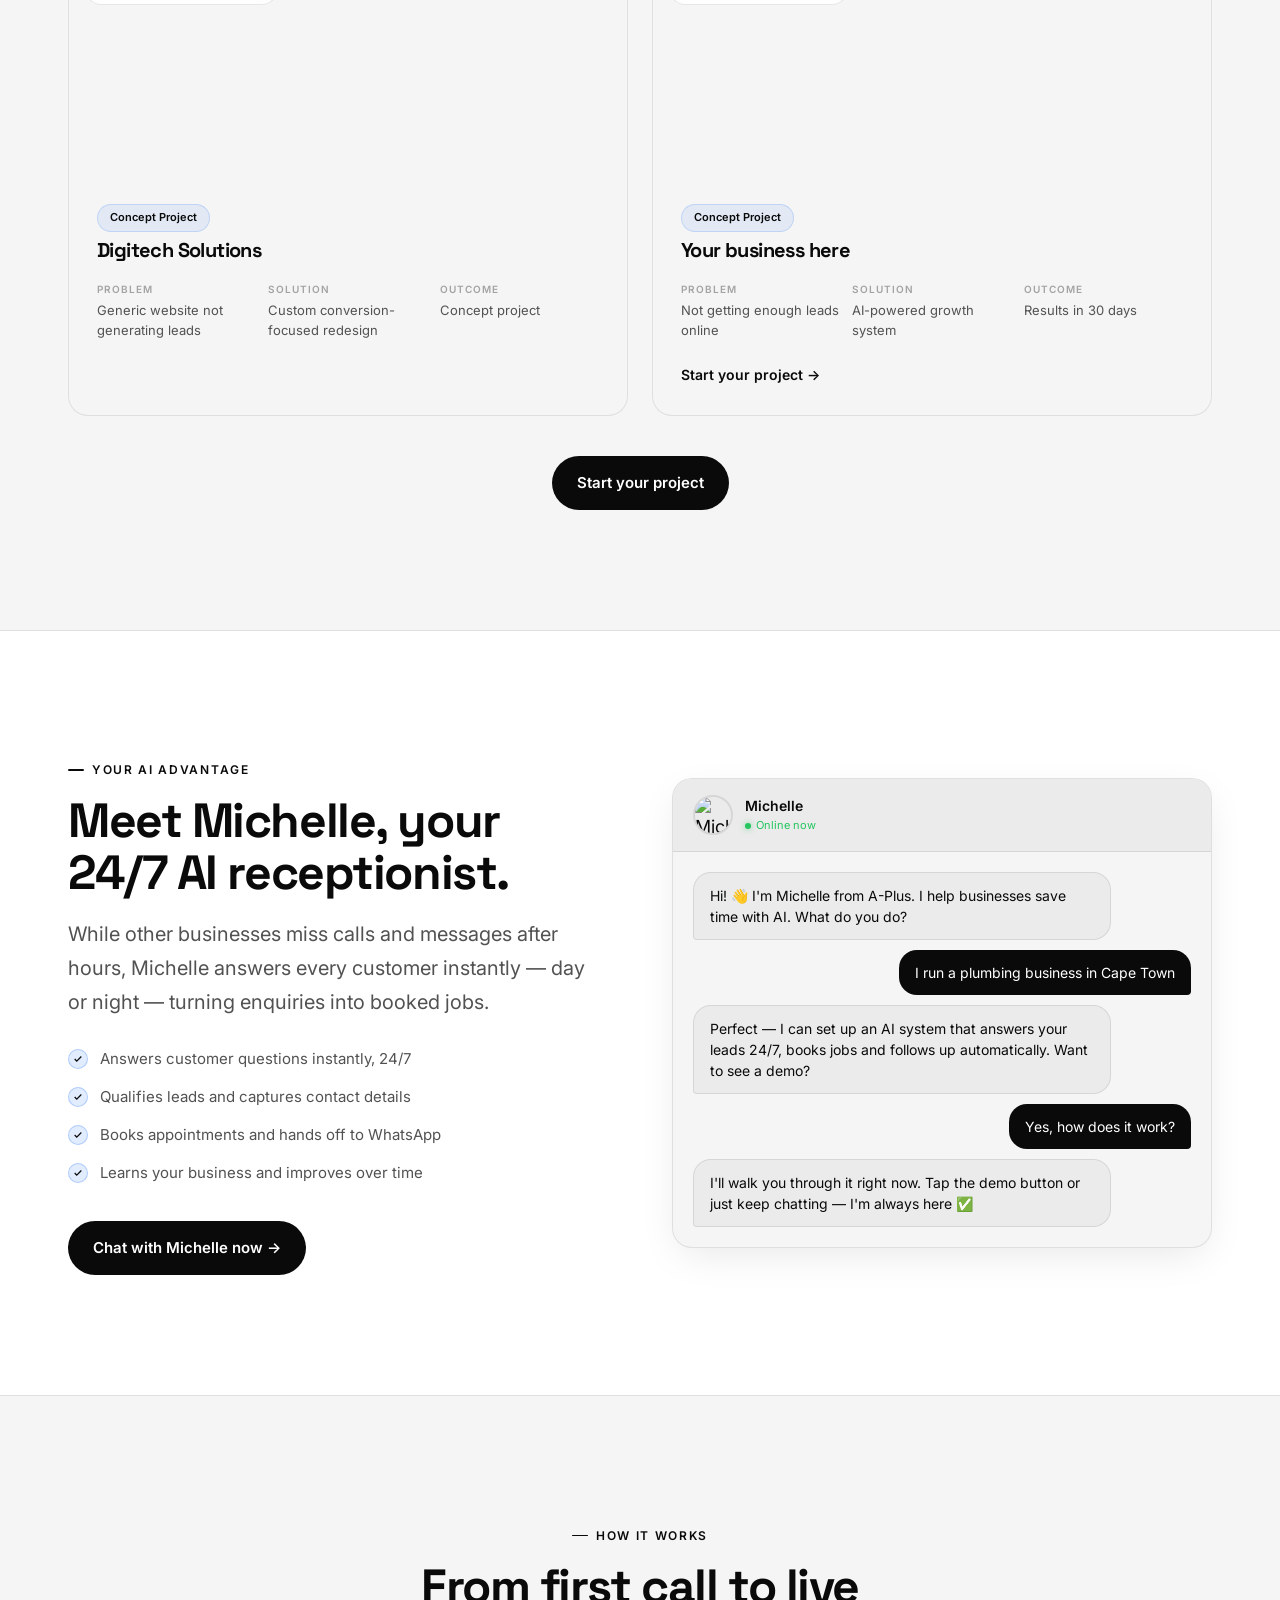
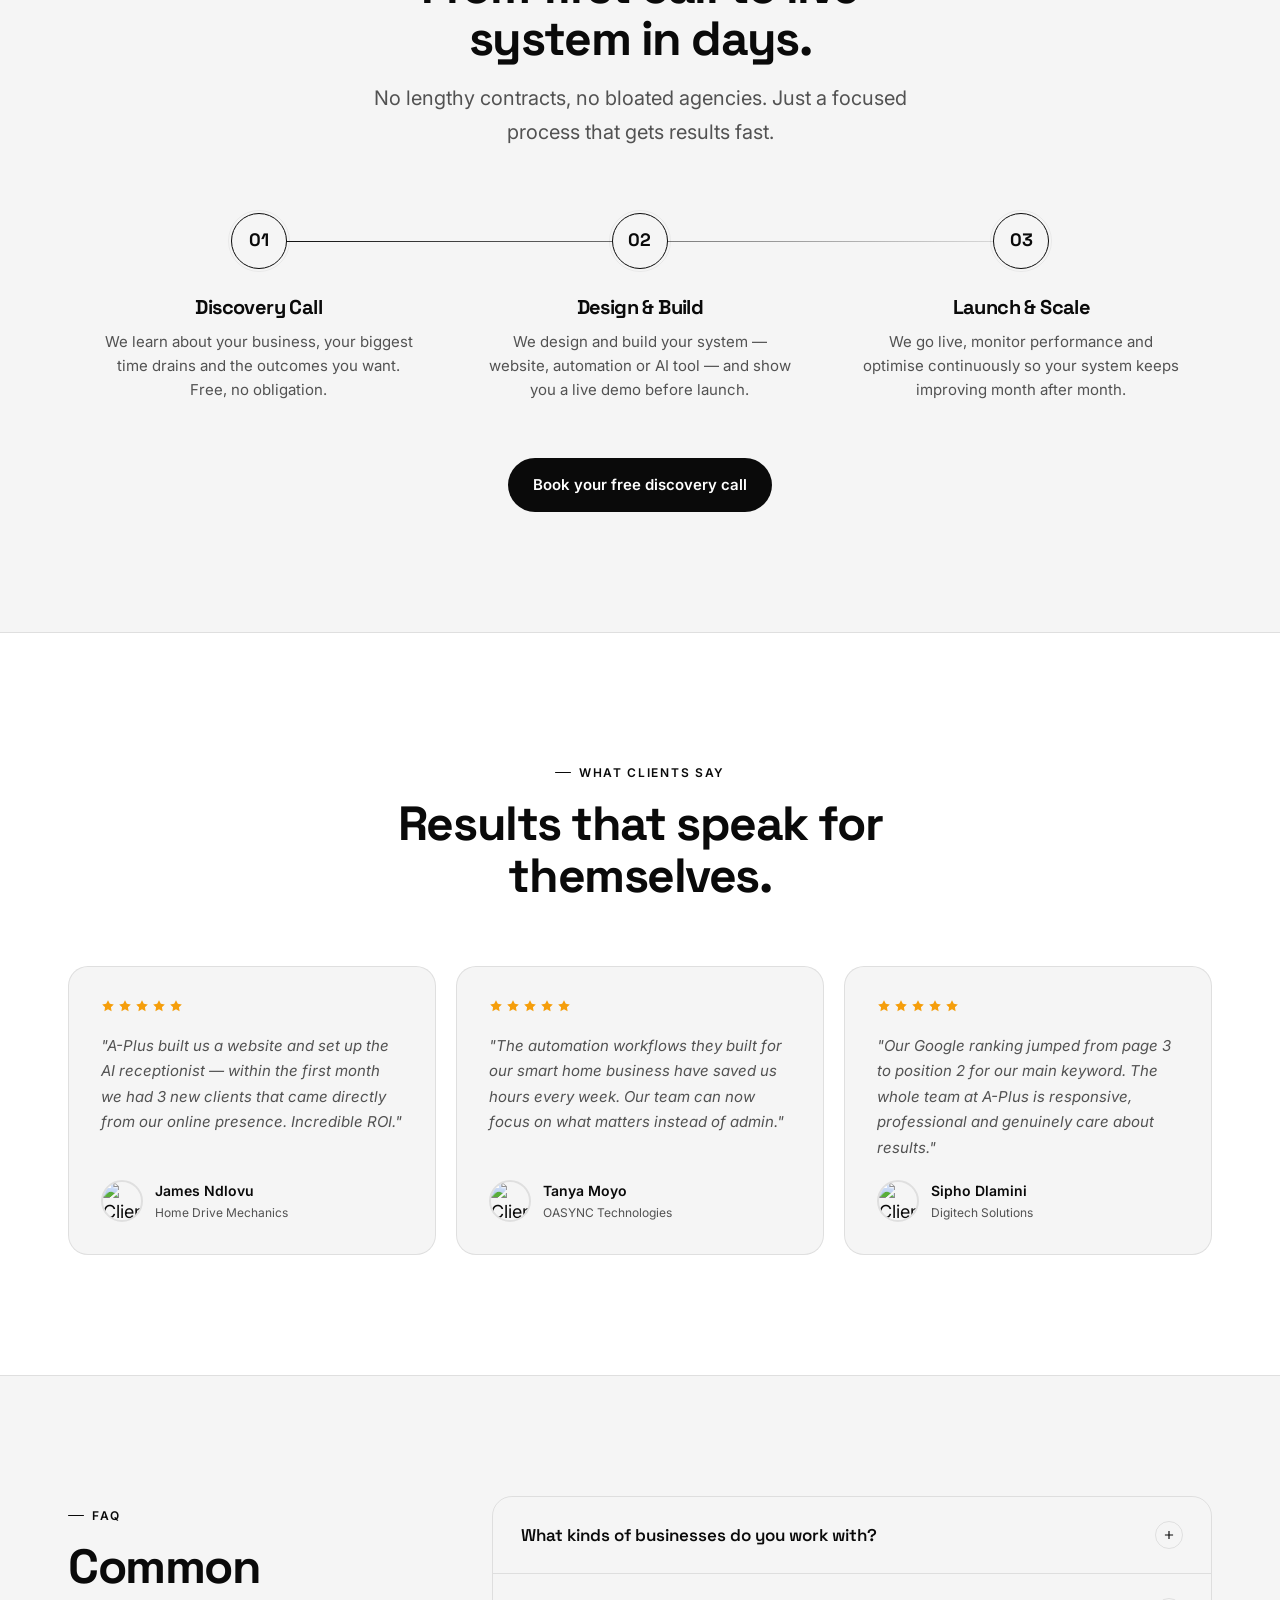
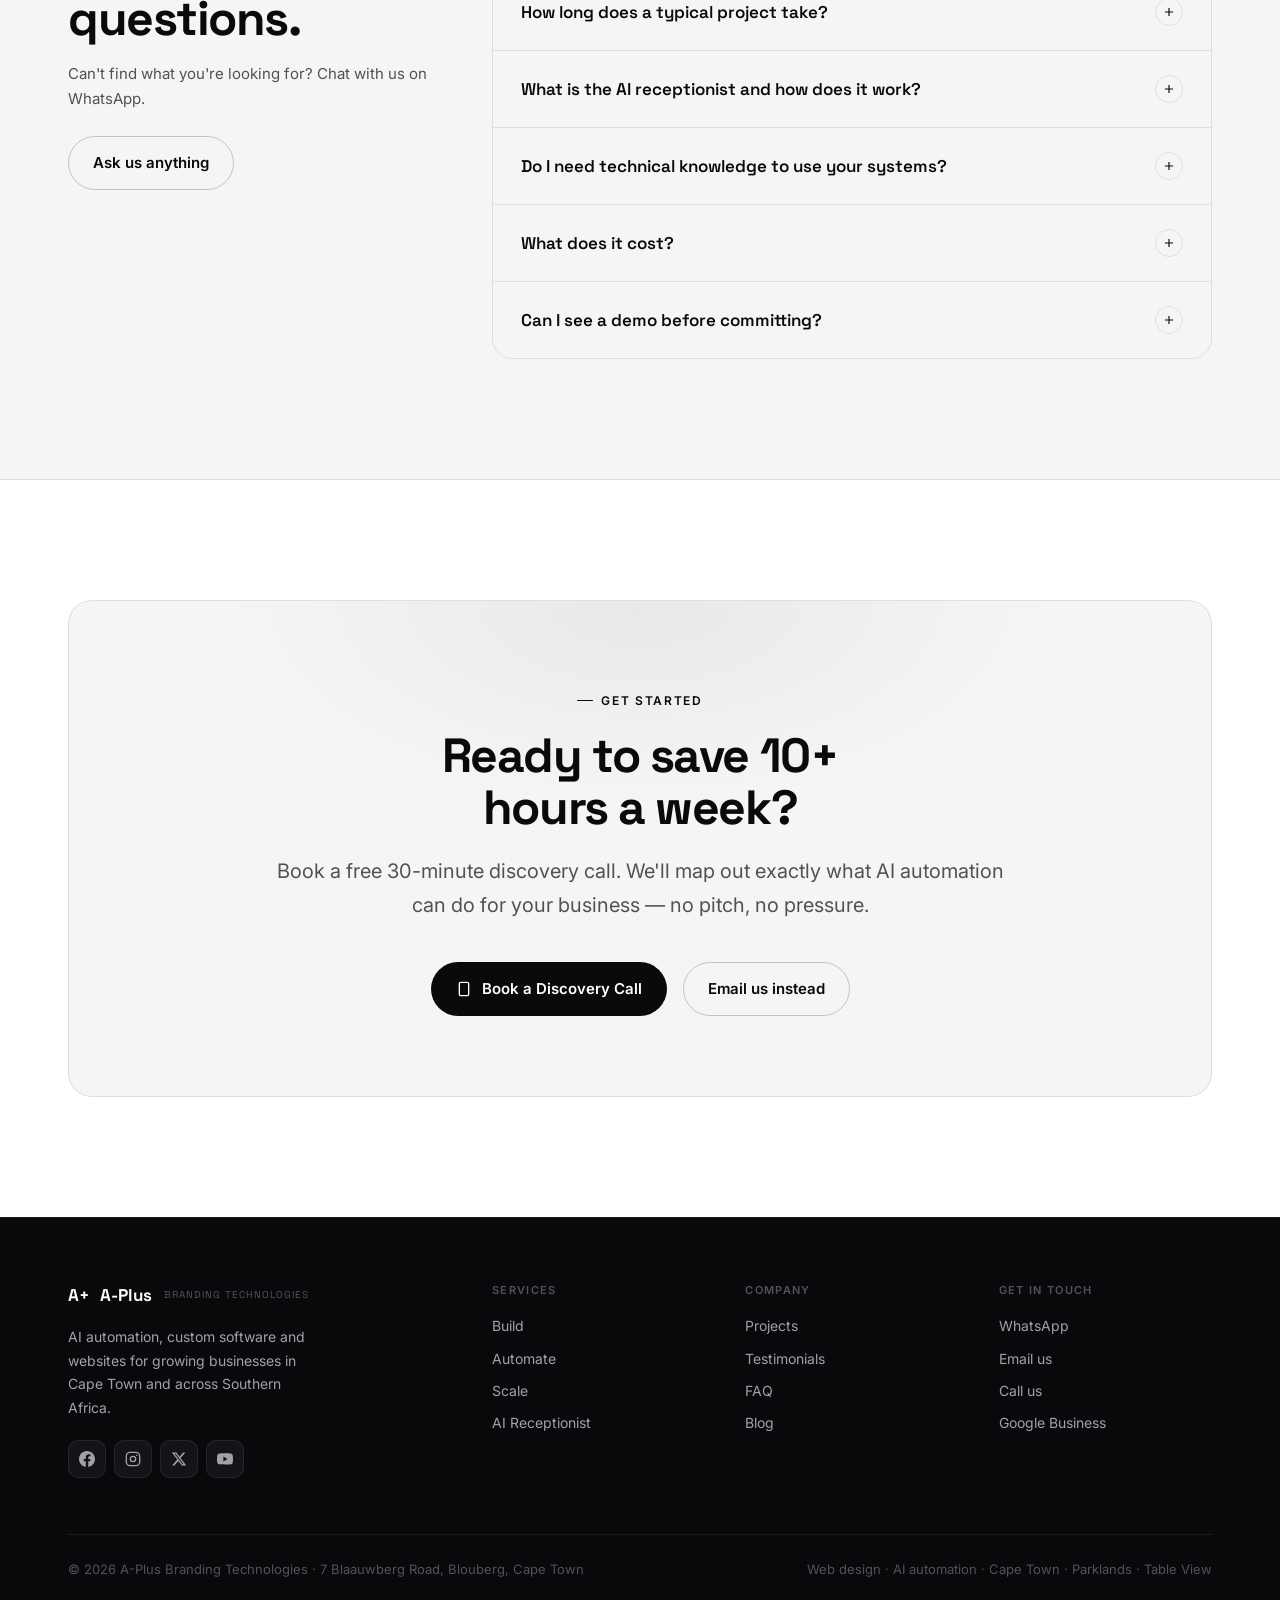
==== commit 0641b881: "Update website theme to a dark-inspired light theme with black and white colors Modify CSS variables" ====
--- a/index.html
+++ b/index.html
@@ -5,7 +5,7 @@
 <meta name="viewport" content="width=device-width, initial-scale=1.0" />
 <title>A-Plus Branding Technologies | AI Automation & Custom Software for SMEs</title>
 <meta name="description" content="A-Plus Branding Technologies builds AI-powered systems, custom software and automation workflows for growing businesses. Book a discovery call." />
-<meta name="theme-color" content="#09090B" />
+<meta name="theme-color" content="#FFFFFF" />
 <link rel="canonical" href="https://aplusbrandingtechnologies.com/" />
 <meta property="og:type" content="website" />
 <meta property="og:title" content="AI Automation & Custom Software for SMEs | A-Plus Branding Technologies" />
@@ -14,7 +14,7 @@
 <meta property="og:site_name" content="A-Plus Branding Technologies" />
 <meta name="twitter:card" content="summary_large_image" />
 
-<link rel="icon" href="data:image/svg+xml,%3Csvg xmlns='http://www.w3.org/2000/svg' viewBox='0 0 32 32'%3E%3Crect width='32' height='32' rx='7' fill='%2309090B'/%3E%3Ctext x='16' y='23' font-family='Arial,sans-serif' font-size='19' font-weight='700' fill='%233B82F6' text-anchor='middle'%3EA%2B%3C/text%3E%3C/svg%3E" />
+<link rel="icon" href="data:image/svg+xml,%3Csvg xmlns='http://www.w3.org/2000/svg' viewBox='0 0 32 32'%3E%3Crect width='32' height='32' rx='7' fill='%230A0A0A'/%3E%3Ctext x='16' y='23' font-family='Arial,sans-serif' font-size='19' font-weight='700' fill='%23FFFFFF' text-anchor='middle'%3EA%2B%3C/text%3E%3C/svg%3E" />
 
 <link rel="preconnect" href="https://fonts.googleapis.com" />
 <link rel="preconnect" href="https://fonts.gstatic.com" crossorigin />
@@ -36,18 +36,18 @@
 
 <style>
 :root{
-  --bg: #09090B;
-  --surface: #141418;
-  --surface-2: #1C1C22;
-  --accent: #3B82F6;
-  --accent-light: #60A5FA;
-  --accent-glow: rgba(59,130,246,0.18);
-  --accent-glow-strong: rgba(59,130,246,0.32);
-  --text: #FAFAFA;
-  --text-muted: #A1A1AA;
-  --text-faint: #52525B;
-  --border: rgba(255,255,255,0.08);
-  --border-hover: rgba(255,255,255,0.16);
+  --bg: #FFFFFF;
+  --surface: #F5F5F5;
+  --surface-2: #EBEBEB;
+  --accent: #0A0A0A;
+  --accent-light: #333333;
+  --accent-glow: rgba(0,0,0,0.05);
+  --accent-glow-strong: rgba(0,0,0,0.09);
+  --text: #0A0A0A;
+  --text-muted: #525252;
+  --text-faint: #A3A3A3;
+  --border: rgba(0,0,0,0.09);
+  --border-hover: rgba(0,0,0,0.2);
   --display: 'Space Grotesk', sans-serif;
   --body: 'Inter', sans-serif;
   --maxw: 1200px;
@@ -63,7 +63,7 @@
 .wrap{width:100%;max-width:var(--maxw);margin:0 auto;padding:0 28px;position:relative;z-index:2}
 
 /* ── TYPOGRAPHY ── */
-h1,h2,h3,h4{font-family:var(--display);font-weight:700;line-height:1.1;letter-spacing:-0.02em}
+h1,h2,h3,h4{font-family:var(--display);font-weight:800;line-height:1.08;letter-spacing:-0.03em}
 h1{font-size:clamp(44px,7vw,72px)}
 h2{font-size:clamp(32px,5vw,48px)}
 h3{font-size:clamp(20px,3vw,26px)}
@@ -71,7 +71,7 @@
 .label::before{content:"";width:16px;height:1.5px;background:var(--accent);border-radius:2px}
 .lead{color:var(--text-muted);font-size:clamp(16px,2vw,20px);line-height:1.7;max-width:56ch}
 .accent-text{color:var(--accent)}
-.grad-text{background:linear-gradient(135deg,#FFFFFF 30%,var(--accent-light));-webkit-background-clip:text;background-clip:text;color:transparent}
+.grad-text{background:linear-gradient(135deg,var(--text) 30%,var(--accent));-webkit-background-clip:text;background-clip:text;color:transparent}
 
 /* ── BUTTONS ── */
 .btn{display:inline-flex;align-items:center;gap:10px;font-family:var(--body);font-weight:600;font-size:15px;padding:14px 24px;border-radius:100px;border:1px solid transparent;cursor:pointer;transition:all 0.2s ease;white-space:nowrap;text-decoration:none}
@@ -82,8 +82,8 @@
 .btn svg{width:16px;height:16px;flex-shrink:0}
 
 /* ── NAV ── */
-.nav{position:sticky;top:0;z-index:50;transition:background 0.3s,border-color 0.3s;border-bottom:1px solid transparent}
-.nav.scrolled{background:rgba(9,9,11,0.85);backdrop-filter:blur(16px);-webkit-backdrop-filter:blur(16px);border-color:var(--border)}
+.nav{position:sticky;top:0;z-index:50;background:rgba(248,249,252,0.95);backdrop-filter:blur(18px);-webkit-backdrop-filter:blur(18px);border-bottom:1px solid rgba(0,0,0,0.08);transition:box-shadow 0.3s}
+.nav.scrolled{box-shadow:0 2px 24px rgba(0,0,0,0.08)}
 .nav-in{display:flex;align-items:center;justify-content:space-between;height:68px}
 .logo{display:flex;align-items:center;gap:10px;font-family:var(--display);font-weight:700;font-size:18px;letter-spacing:-0.02em}
 .logo .mark{width:32px;height:32px;border-radius:8px;background:var(--accent);color:#fff;display:grid;place-items:center;font-size:14px;font-weight:700}
@@ -101,9 +101,9 @@
 /* ── HERO ── */
 .hero{position:relative;min-height:100vh;display:flex;align-items:center;overflow:hidden;padding:80px 0}
 .hero-bg{position:absolute;inset:0;z-index:0}
-.hero-bg-img{position:absolute;inset:0;background:url('https://images.unsplash.com/photo-1518770660439-4636190af475?w=1800&q=75&auto=format') center/cover no-repeat;opacity:0.04}
-.hero-glow-1{position:absolute;width:600px;height:600px;border-radius:50%;background:var(--accent-glow);filter:blur(100px);top:-100px;right:-100px;pointer-events:none}
-.hero-glow-2{position:absolute;width:400px;height:400px;border-radius:50%;background:rgba(139,92,246,0.12);filter:blur(80px);bottom:0;left:20%;pointer-events:none}
+.hero-bg-img{position:absolute;inset:0;background:url('https://images.unsplash.com/photo-1521737711867-e3b97375f902?w=1800&q=75&auto=format&fit=crop') center/cover no-repeat;opacity:0.18}
+.hero-glow-1{position:absolute;width:900px;height:900px;border-radius:50%;background:rgba(255,255,255,0.03);filter:blur(140px);top:-200px;right:-200px;pointer-events:none}
+.hero-glow-2{position:absolute;width:600px;height:600px;border-radius:50%;background:rgba(255,255,255,0.02);filter:blur(120px);bottom:-100px;left:10%;pointer-events:none}
 .hero-grid-overlay{position:absolute;inset:0;background-image:linear-gradient(var(--border) 1px,transparent 1px),linear-gradient(90deg,var(--border) 1px,transparent 1px);background-size:60px 60px;mask-image:radial-gradient(ellipse 80% 80% at 50% -10%,#000 30%,transparent 70%);opacity:0.4}
 .hero .wrap{position:relative;z-index:3;width:100%}
 .hero-layout{display:grid;grid-template-columns:1fr 1fr;gap:64px;align-items:center}
@@ -118,14 +118,14 @@
 .hero-metric{border-left:1px solid var(--border);padding-left:20px}
 .hero-metric:first-child{border-left:none;padding-left:0}
 .hero-visual{position:relative}
-.dashboard-card{background:var(--surface);border:1px solid var(--border);border-radius:var(--r-lg);overflow:hidden;box-shadow:0 40px 80px -20px rgba(0,0,0,0.8),0 0 0 1px var(--border);animation:floatY 6s ease-in-out infinite}
+.dashboard-card{background:var(--surface);border:1px solid var(--border);border-radius:var(--r-lg);overflow:hidden;box-shadow:0 32px 80px -20px rgba(0,0,0,0.7),0 0 0 1px rgba(255,255,255,0.07);animation:floatY 6s ease-in-out infinite}
 @keyframes floatY{0%,100%{transform:translateY(0)}50%{transform:translateY(-10px)}}
 .dashboard-card img{width:100%;height:auto;display:block;border-radius:var(--r-lg)}
-.dash-badge{position:absolute;bottom:-20px;left:-20px;background:var(--surface-2);border:1px solid var(--border);border-radius:12px;padding:14px 18px;display:flex;align-items:center;gap:12px;box-shadow:0 16px 32px rgba(0,0,0,0.5)}
+.dash-badge{position:absolute;bottom:-20px;left:-20px;background:var(--surface);border:1px solid var(--border);border-radius:12px;padding:14px 18px;display:flex;align-items:center;gap:12px;box-shadow:0 12px 32px rgba(0,0,0,0.5)}
 .dash-badge .dot{width:8px;height:8px;border-radius:50%;background:#22C55E;flex-shrink:0;box-shadow:0 0 8px rgba(34,197,94,0.5)}
 .dash-badge span{font-size:13px;font-weight:600}
 .dash-badge small{display:block;font-size:11px;color:var(--text-muted);font-weight:400}
-.dash-badge-2{position:absolute;top:-16px;right:-16px;background:var(--surface-2);border:1px solid var(--border);border-radius:12px;padding:12px 16px;display:flex;align-items:center;gap:10px;box-shadow:0 16px 32px rgba(0,0,0,0.5)}
+.dash-badge-2{position:absolute;top:-16px;right:-16px;background:var(--surface);border:1px solid var(--border);border-radius:12px;padding:12px 16px;display:flex;align-items:center;gap:10px;box-shadow:0 12px 32px rgba(0,0,0,0.5)}
 .dash-badge-2 .ic{width:32px;height:32px;border-radius:8px;background:var(--accent-glow);display:grid;place-items:center;color:var(--accent);flex-shrink:0}
 
 /* ── SOCIAL PROOF ── */
@@ -173,11 +173,11 @@
 /* ── PROJECTS ── */
 .projects-grid{display:grid;grid-template-columns:repeat(2,1fr);gap:24px}
 .project-card{background:var(--surface);border:1px solid var(--border);border-radius:var(--r-lg);overflow:hidden;transition:0.25s;display:flex;flex-direction:column}
-.project-card:hover{border-color:var(--border-hover);transform:translateY(-2px);box-shadow:0 20px 40px -16px rgba(0,0,0,0.6)}
+.project-card:hover{border-color:var(--border-hover);transform:translateY(-2px);box-shadow:0 12px 32px -8px rgba(0,0,0,0.10)}
 .project-card .proj-img{height:220px;overflow:hidden;position:relative}
 .project-card .proj-img img{width:100%;height:100%;object-fit:cover;transition:0.4s}
 .project-card:hover .proj-img img{transform:scale(1.04)}
-.project-card .proj-img .proj-tag{position:absolute;top:16px;left:16px;background:rgba(9,9,11,0.8);backdrop-filter:blur(8px);border:1px solid var(--border);border-radius:100px;padding:6px 14px;font-size:12px;font-weight:600;color:var(--accent)}
+.project-card .proj-img .proj-tag{position:absolute;top:16px;left:16px;background:rgba(255,255,255,0.88);backdrop-filter:blur(8px);border:1px solid var(--border);border-radius:100px;padding:6px 14px;font-size:12px;font-weight:600;color:var(--accent)}
 .project-card .proj-body{padding:28px;flex:1;display:flex;flex-direction:column}
 .project-card h3{font-size:20px;margin-bottom:20px}
 .pso-row{display:grid;grid-template-columns:repeat(3,1fr);gap:12px;margin-bottom:24px}
@@ -237,7 +237,7 @@
 .sam-features li{display:flex;align-items:flex-start;gap:12px;font-size:15px;color:var(--text-muted)}
 .sam-features li .check{width:20px;height:20px;border-radius:50%;background:rgba(59,130,246,0.15);border:1px solid rgba(59,130,246,0.3);display:grid;place-items:center;flex-shrink:0;margin-top:2px}
 .sam-features li .check svg{width:10px;height:10px;color:var(--accent)}
-.chatdemo{background:var(--surface);border:1px solid var(--border);border-radius:var(--r-lg);overflow:hidden;box-shadow:0 40px 80px -32px rgba(0,0,0,0.8)}
+.chatdemo{background:var(--surface);border:1px solid var(--border);border-radius:var(--r-lg);overflow:hidden;box-shadow:0 12px 40px -8px rgba(0,0,0,0.10)}
 .chatdemo .ch-top{display:flex;align-items:center;gap:12px;padding:16px 20px;border-bottom:1px solid var(--border);background:var(--surface-2)}
 .chatdemo .av{width:40px;height:40px;border-radius:50%;overflow:hidden;flex-shrink:0;border:2px solid var(--border)}
 .chatdemo .av img{width:100%;height:100%;object-fit:cover}
@@ -267,12 +267,12 @@
 #sam-fab{position:fixed;right:24px;bottom:24px;z-index:80;width:60px;height:60px;border-radius:50%;background:var(--accent);color:#fff;border:none;cursor:pointer;display:grid;place-items:center;box-shadow:0 8px 24px -6px rgba(59,130,246,0.6);transition:0.25s;overflow:hidden}
 #sam-fab:hover{transform:scale(1.08)}
 #sam-fab img{width:100%;height:100%;object-fit:cover}
-#sam-teaser{position:fixed;right:24px;bottom:96px;z-index:80;display:none;align-items:center;gap:10px;max-width:240px;background:var(--surface);border:1px solid var(--border-hover);border-radius:16px;border-bottom-right-radius:5px;padding:12px 14px;box-shadow:0 16px 40px rgba(0,0,0,0.6);cursor:pointer}
+#sam-teaser{position:fixed;right:24px;bottom:96px;z-index:80;display:none;align-items:center;gap:10px;max-width:240px;background:var(--surface);border:1px solid var(--border-hover);border-radius:16px;border-bottom-right-radius:5px;padding:12px 14px;box-shadow:0 8px 24px rgba(0,0,0,0.12);cursor:pointer}
 #sam-teaser.show{display:flex;animation:rise .4s ease both}
 #sam-teaser img{width:32px;height:32px;border-radius:50%;object-fit:cover;flex-shrink:0}
 #sam-teaser span{font-size:13px;line-height:1.4;color:var(--text)}
 #sam-teaser>button{position:absolute;top:-8px;right:-8px;width:20px;height:20px;border-radius:50%;background:var(--surface-2);border:1px solid var(--border);color:var(--text-muted);cursor:pointer;font-size:13px;line-height:1;display:grid;place-items:center;padding:0}
-#sam-panel{position:fixed;right:24px;bottom:96px;z-index:81;width:min(360px,calc(100vw - 48px));background:var(--surface);border:1px solid var(--border-hover);border-radius:20px;overflow:hidden;box-shadow:0 32px 80px -24px rgba(0,0,0,0.9);transform:translateY(12px) scale(.98);opacity:0;pointer-events:none;transition:.22s ease}
+#sam-panel{position:fixed;right:24px;bottom:96px;z-index:81;width:min(360px,calc(100vw - 48px));background:var(--surface);border:1px solid var(--border-hover);border-radius:20px;overflow:hidden;box-shadow:0 16px 48px -12px rgba(0,0,0,0.14);transform:translateY(12px) scale(.98);opacity:0;pointer-events:none;transition:.22s ease}
 #sam-panel.open{transform:none;opacity:1;pointer-events:auto}
 #sam-panel .top{display:flex;align-items:center;gap:10px;padding:14px 16px;background:var(--surface-2);border-bottom:1px solid var(--border)}
 #sam-panel .top .av{width:38px;height:38px;border-radius:50%;overflow:hidden;flex-shrink:0}
@@ -297,6 +297,34 @@
 .rv.in{opacity:1;transform:none}
 
 @keyframes rise{from{opacity:0;transform:translateY(16px)}to{opacity:1;transform:none}}
+
+/* ── DARK SECTION THEMING ── */
+.dk{
+  --bg:#09090B;
+  --surface:#141418;
+  --surface-2:#1C1C22;
+  --text:#FAFAFA;
+  --text-muted:#A1A1AA;
+  --text-faint:#52525B;
+  --border:rgba(255,255,255,0.08);
+  --border-hover:rgba(255,255,255,0.16);
+  --accent-glow:rgba(37,99,235,0.18);
+  --accent-glow-strong:rgba(37,99,235,0.38);
+  background:var(--bg);
+  color:var(--text);
+}
+.proof-bar.dk{background:var(--surface);border-color:rgba(255,255,255,0.06)}
+.s.dk.alt,.s.dk+.s:not(.dk){border-color:transparent}
+.dk .project-card:hover{box-shadow:0 24px 56px -12px rgba(0,0,0,0.7)}
+.dk .proj-tag{background:rgba(9,9,11,0.82)!important;color:var(--accent)!important}
+.dk .cta-block{box-shadow:none}
+.dk .process-step .step-num{background:var(--surface)}
+.dk .faq-q:hover{background:var(--surface-2)}
+.dk .btn-outline{border-color:rgba(255,255,255,0.22);color:#fff}
+.dk .btn-outline:hover{border-color:var(--accent);color:var(--accent)}
+.dk .hero-label,.dk .label{background:rgba(255,255,255,0.06);color:var(--text-muted);border-color:rgba(255,255,255,0.1)}
+.dk .sec-head h2{color:var(--text)}
+.dk .proof-divider{background:rgba(255,255,255,0.08)}
 
 /* ── RESPONSIVE ── */
 @media(max-width:1024px){
@@ -359,7 +387,7 @@
 <main id="top">
 
 <!-- HERO -->
-<section class="hero">
+<section class="hero dk">
   <div class="hero-bg">
     <div class="hero-bg-img"></div>
     <div class="hero-glow-1"></div>
@@ -708,7 +736,7 @@
 </main>
 
 <!-- FOOTER -->
-<footer>
+<footer class="dk">
   <div class="wrap">
     <div class="foot-grid">
       <div>
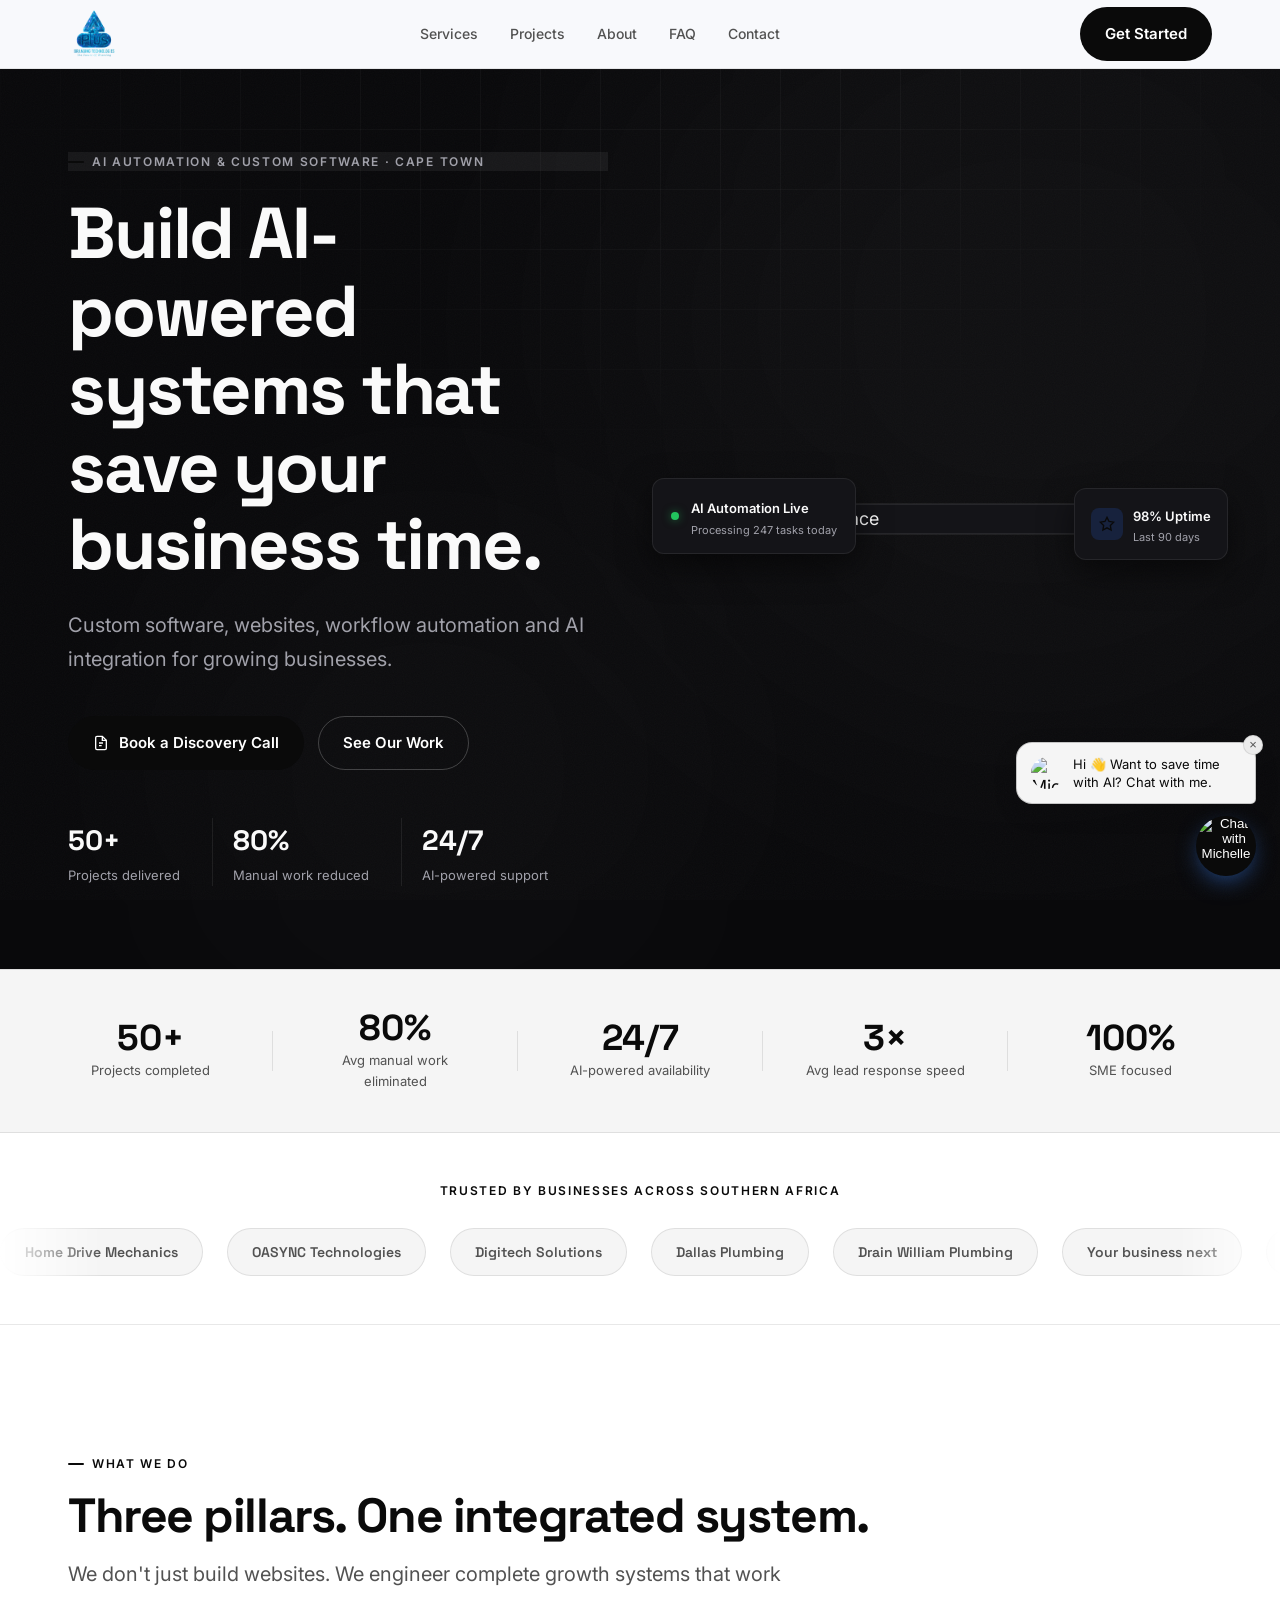
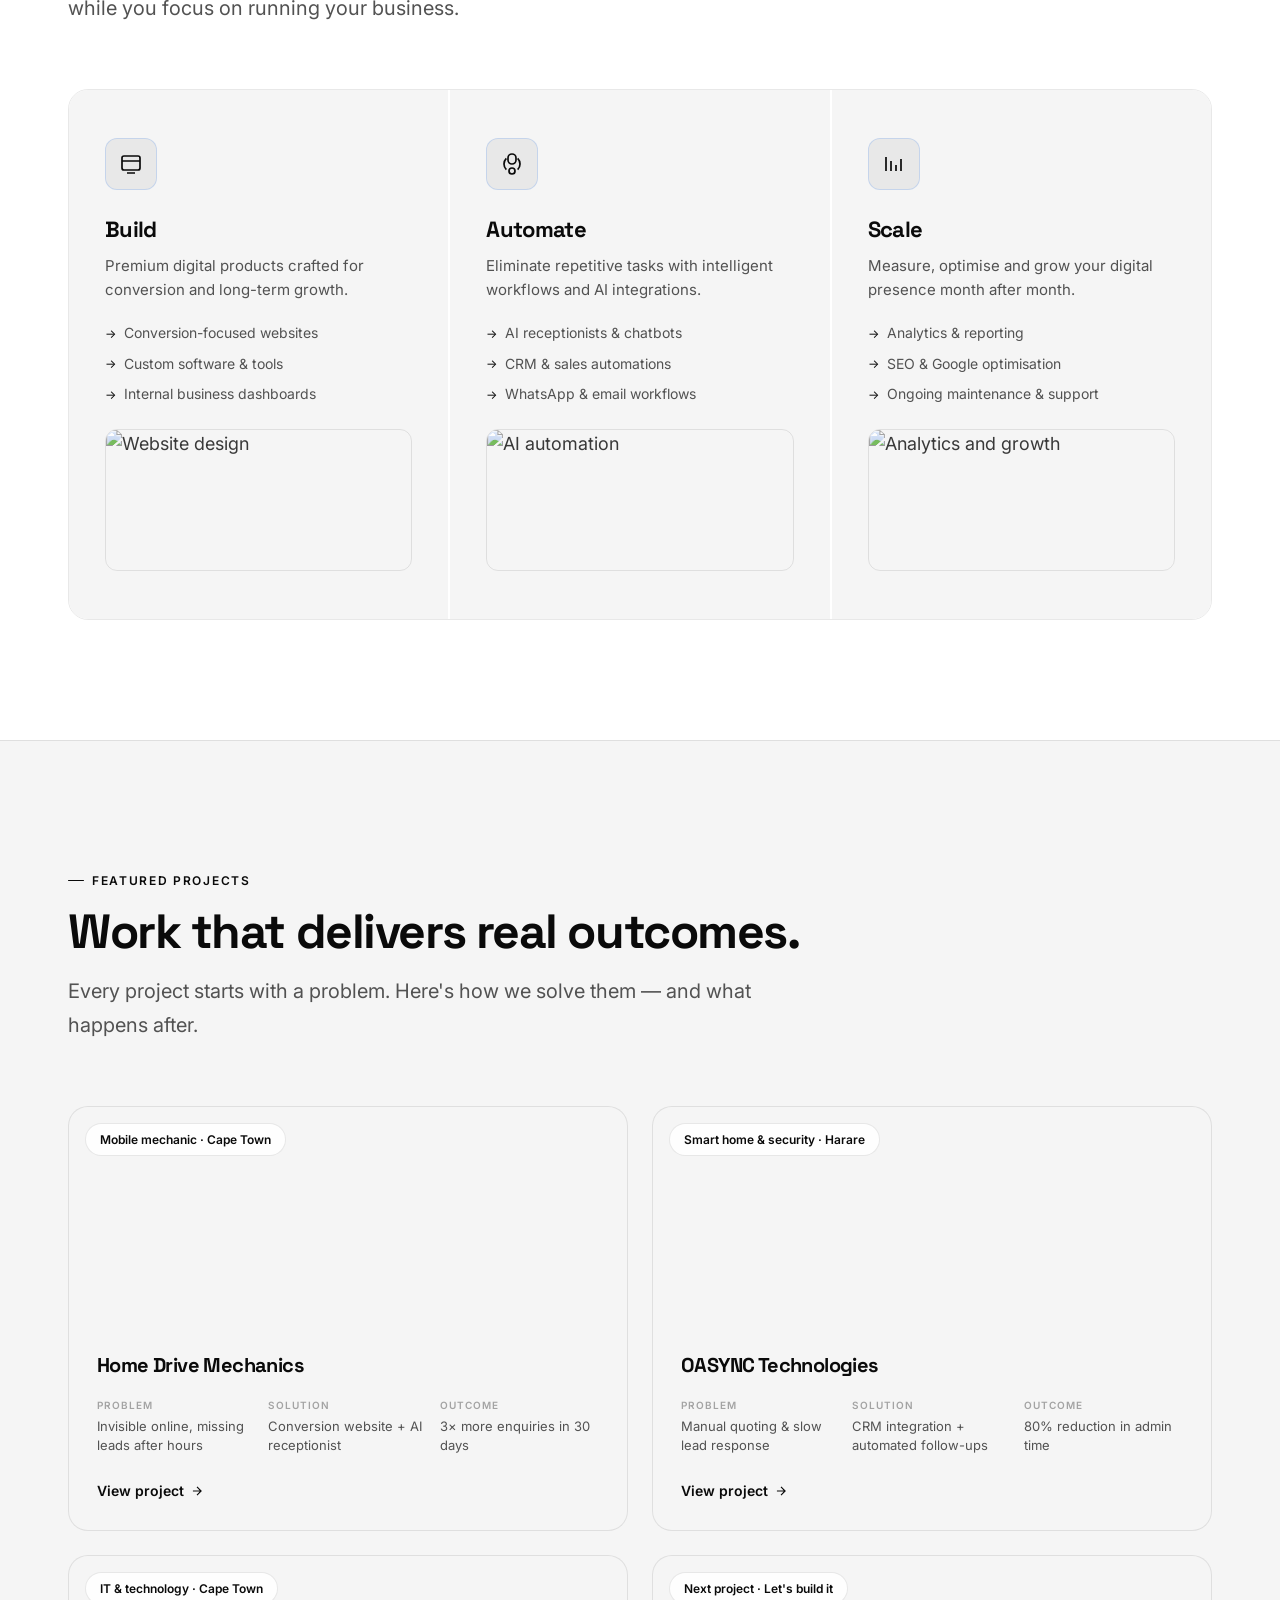
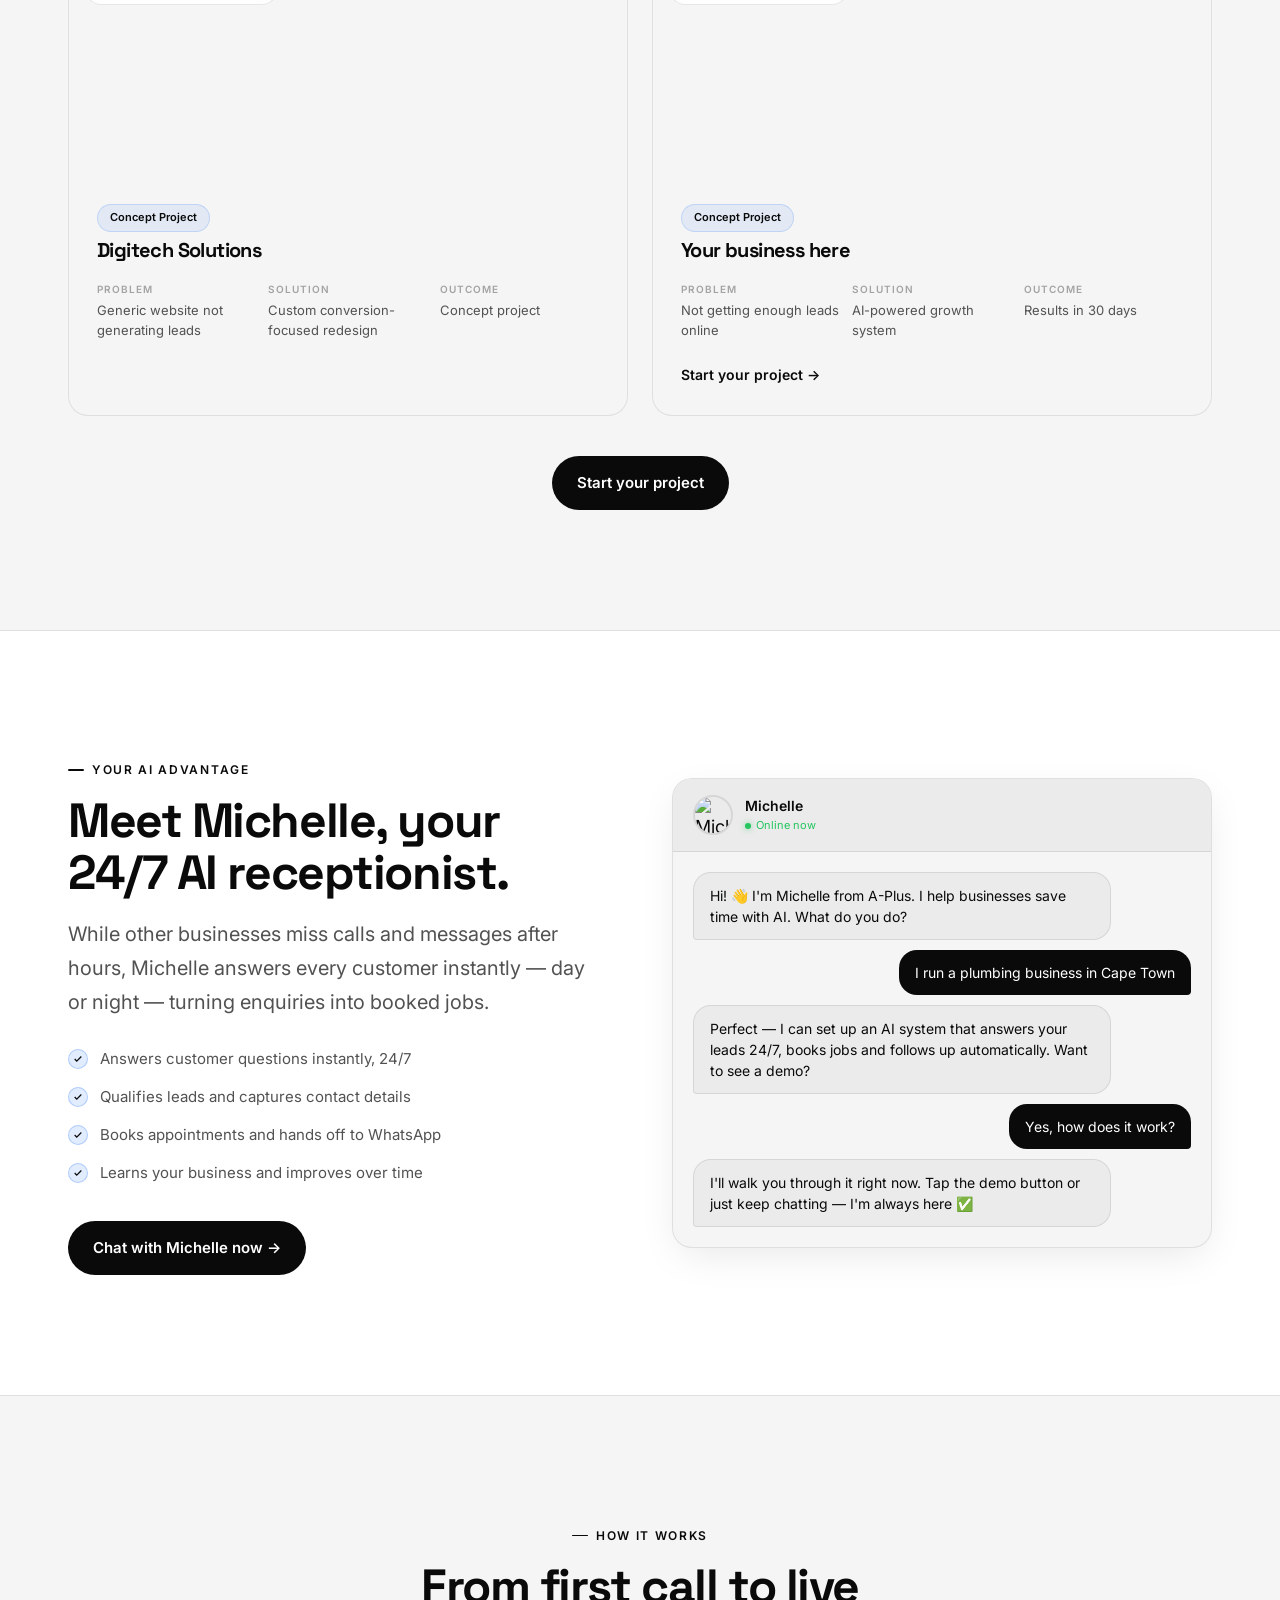
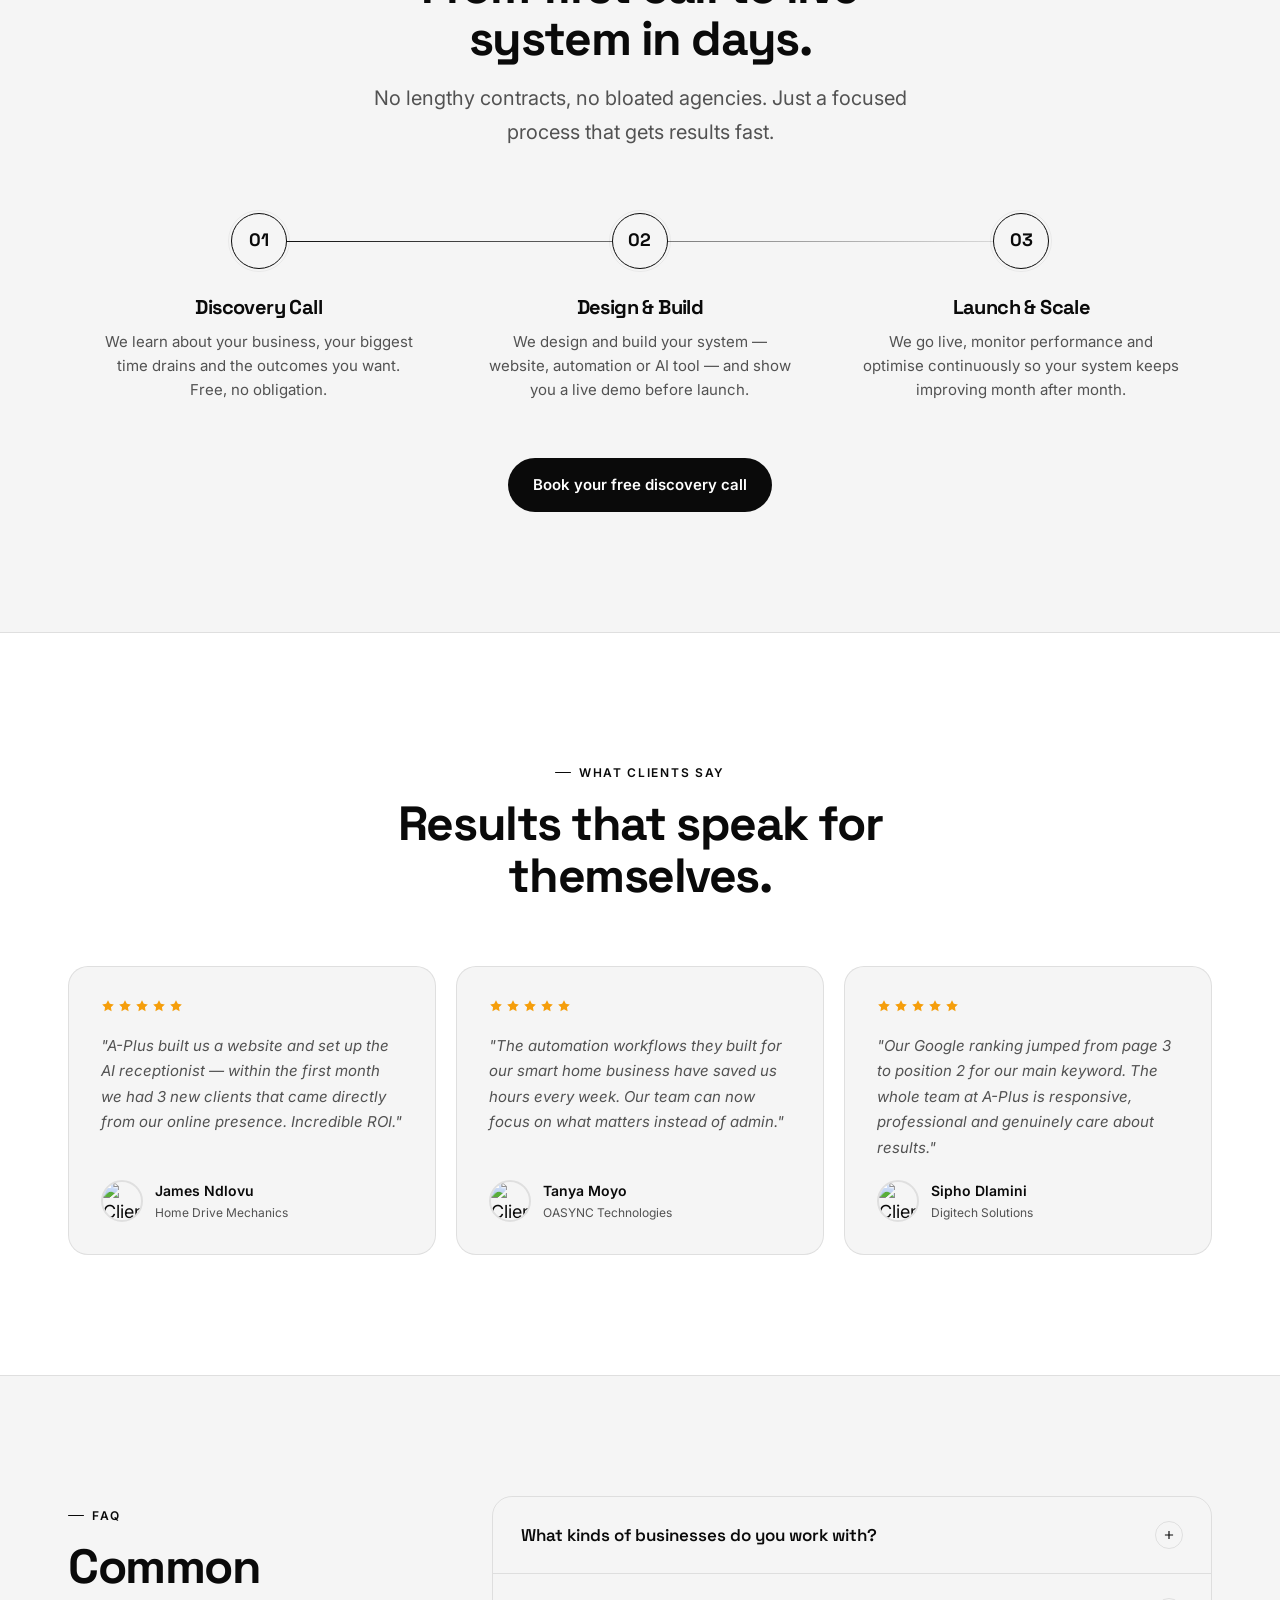
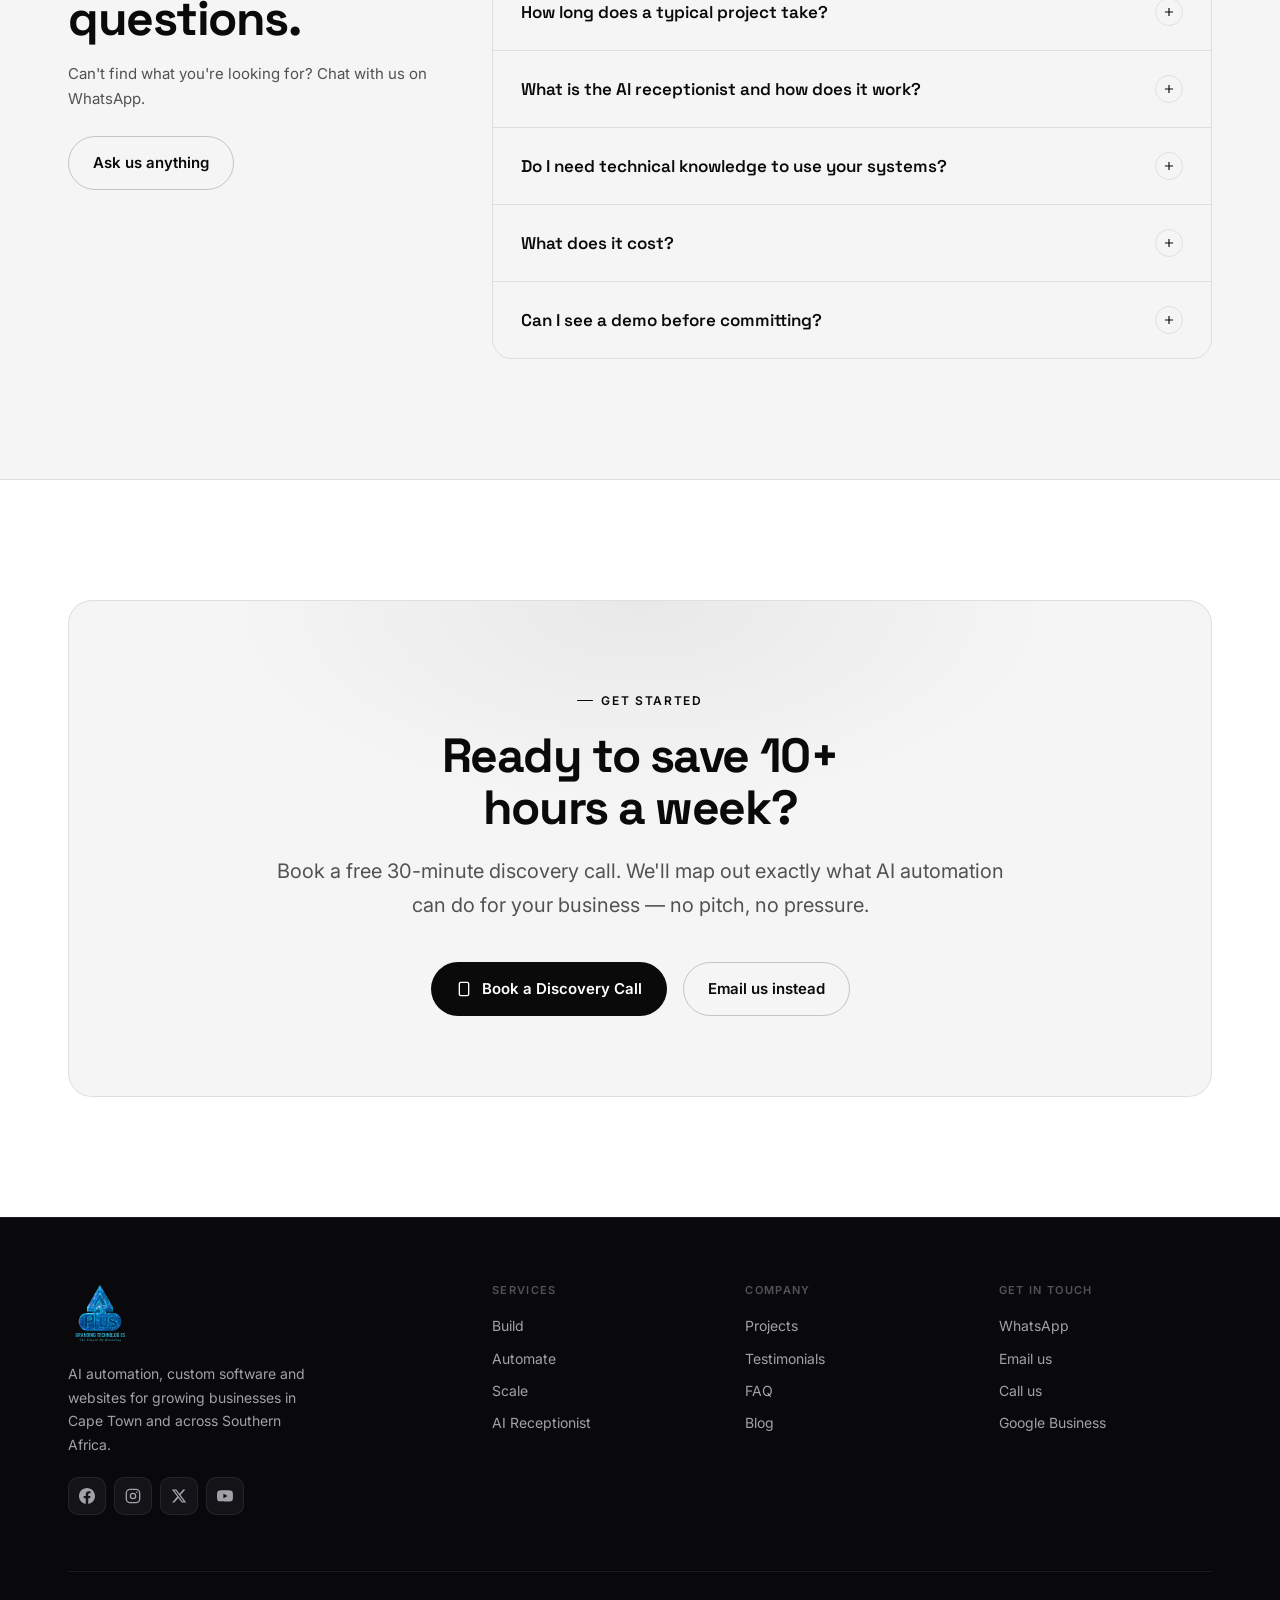
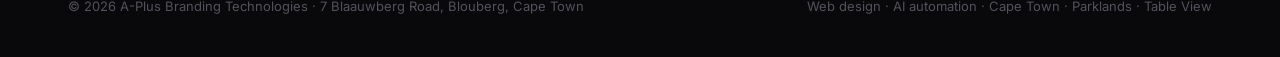
==== commit 922927a6: "Add the company logo to the website navigation and footer Replaces text-based logos in the header an" ====
--- a/index.html
+++ b/index.html
@@ -88,6 +88,7 @@
 .logo{display:flex;align-items:center;gap:10px;font-family:var(--display);font-weight:700;font-size:18px;letter-spacing:-0.02em}
 .logo .mark{width:32px;height:32px;border-radius:8px;background:var(--accent);color:#fff;display:grid;place-items:center;font-size:14px;font-weight:700}
 .logo small{display:block;font-family:var(--body);font-weight:400;font-size:10px;letter-spacing:0.12em;color:var(--text-faint);text-transform:uppercase;margin-top:2px}
+.logo-img{height:52px;width:auto;display:block;object-fit:contain}
 nav.links{display:flex;align-items:center;gap:32px}
 nav.links a{font-size:14px;font-weight:500;color:var(--text-muted);transition:color 0.2s}
 nav.links a:hover{color:var(--text)}
@@ -365,8 +366,7 @@
 <header class="nav" id="nav">
   <div class="wrap nav-in">
     <a class="logo" href="#top">
-      <span class="mark">A+</span>
-      <span>A-Plus<small>Branding Technologies</small></span>
+      <img src="/assets/brand/logo-transparent.png" alt="A-Plus Branding Technologies" class="logo-img" />
     </a>
     <nav class="links" id="nav-links">
       <a href="#services">Services</a>
@@ -740,7 +740,7 @@
   <div class="wrap">
     <div class="foot-grid">
       <div>
-        <a class="foot-brand" href="#top"><span class="mark">A+</span>A-Plus<span style="font-size:10px;color:var(--text-faint);font-weight:400;letter-spacing:0.1em;text-transform:uppercase;margin-left:2px">Branding Technologies</span></a>
+        <a class="foot-brand" href="#top"><img src="/assets/brand/logo-transparent.png" alt="A-Plus Branding Technologies" style="height:64px;width:auto;display:block" /></a>
         <p class="foot-desc">AI automation, custom software and websites for growing businesses in Cape Town and across Southern Africa.</p>
         <div class="socials">
           <a href="https://www.facebook.com/aplusbrandingtechnologies" target="_blank" rel="noopener" aria-label="Facebook"><svg viewBox="0 0 24 24" fill="currentColor"><path d="M24 12.07C24 5.4 18.63 0 12 0S0 5.4 0 12.07C0 18.1 4.39 23.1 10.13 24v-8.44H7.08v-3.49h3.05V9.41c0-3.01 1.79-4.68 4.53-4.68 1.31 0 2.69.24 2.69.24v2.96H15.83c-1.49 0-1.96.93-1.96 1.87v2.25h3.33l-.53 3.49h-2.8V24C19.61 23.1 24 18.1 24 12.07z"/></svg></a>
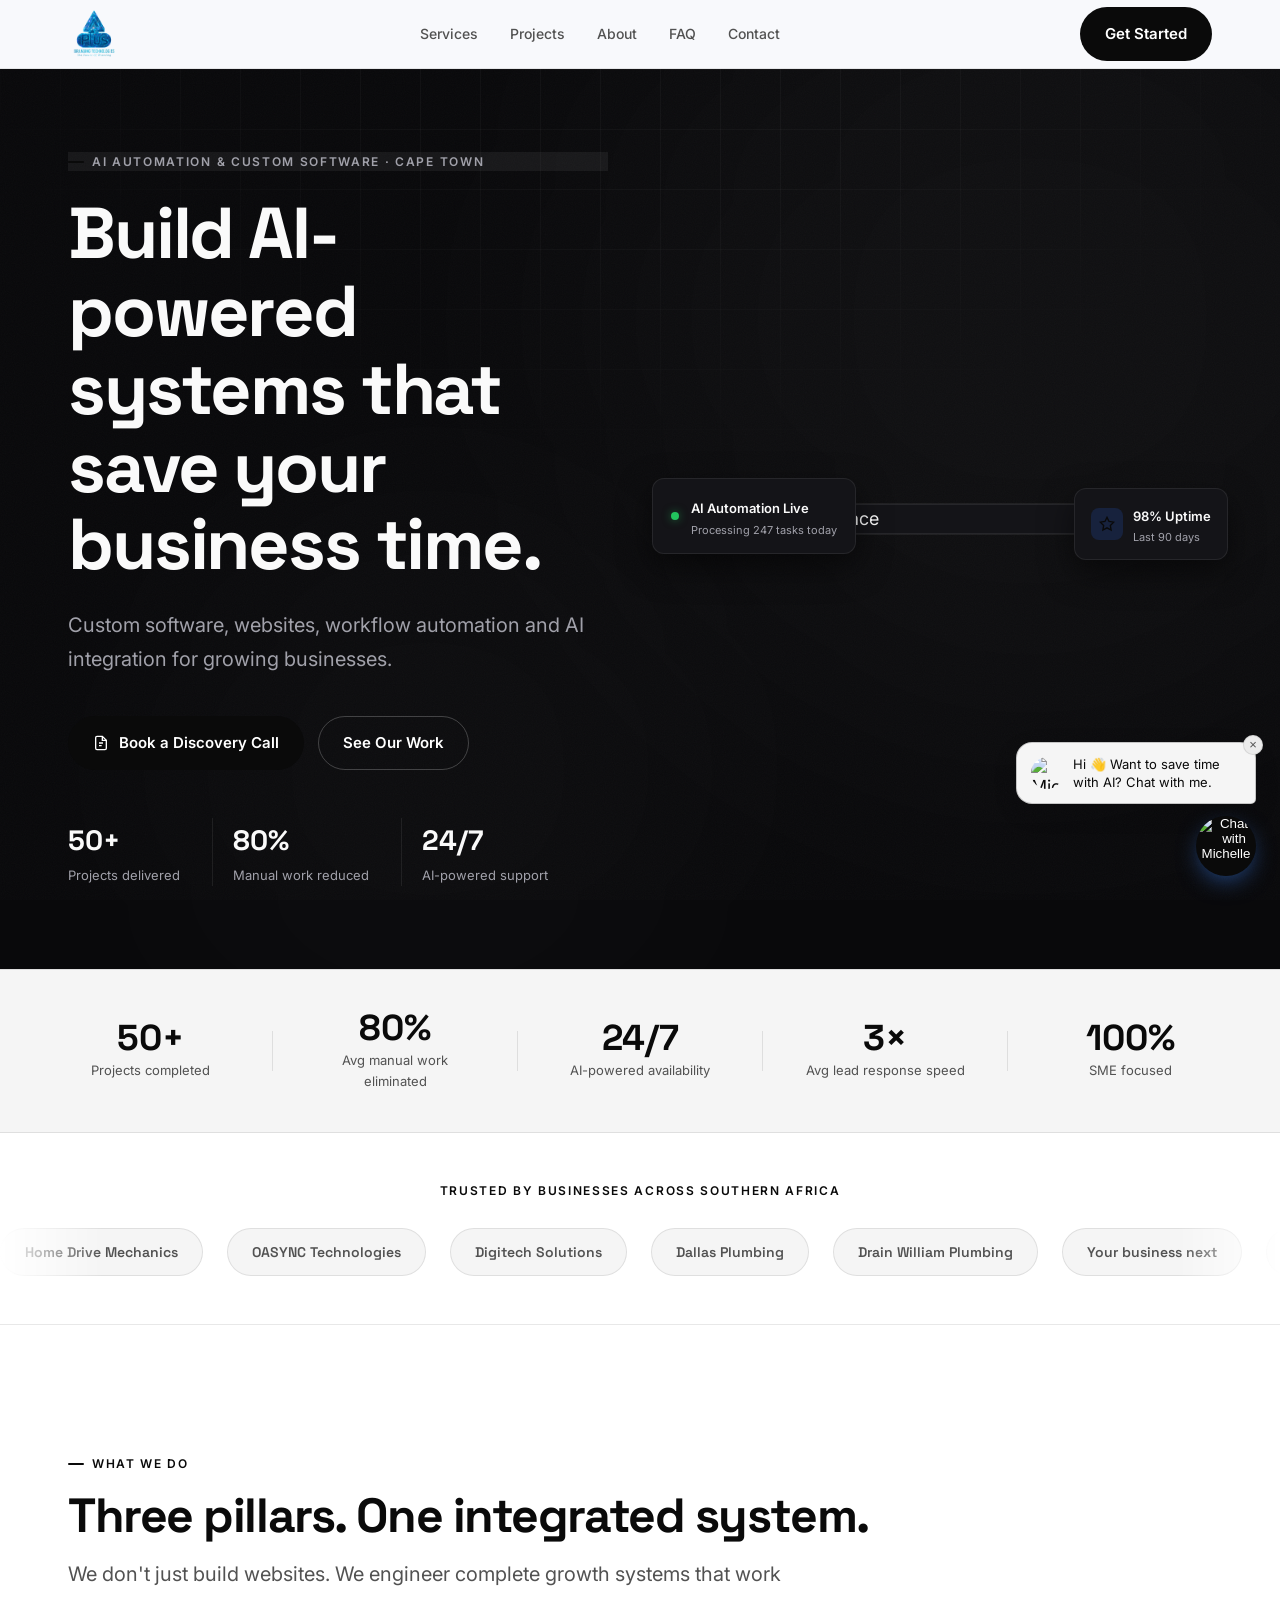
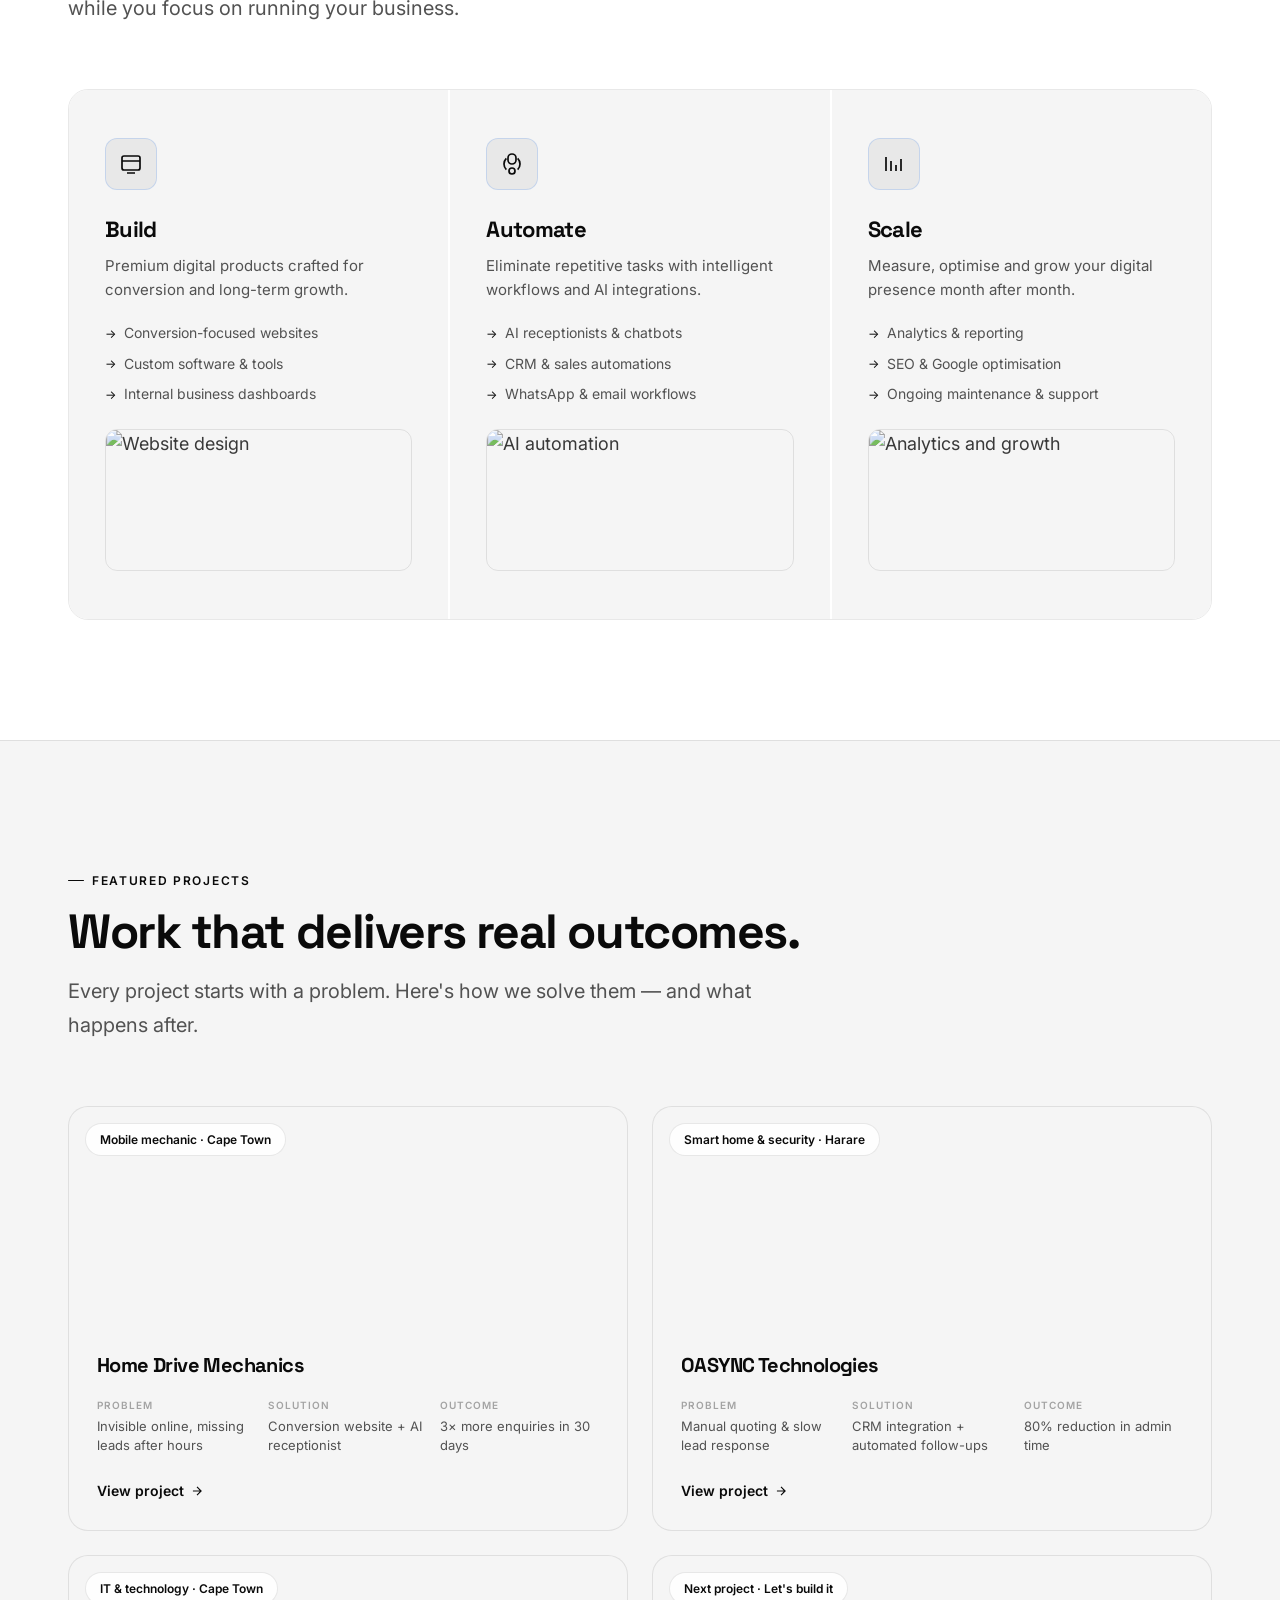
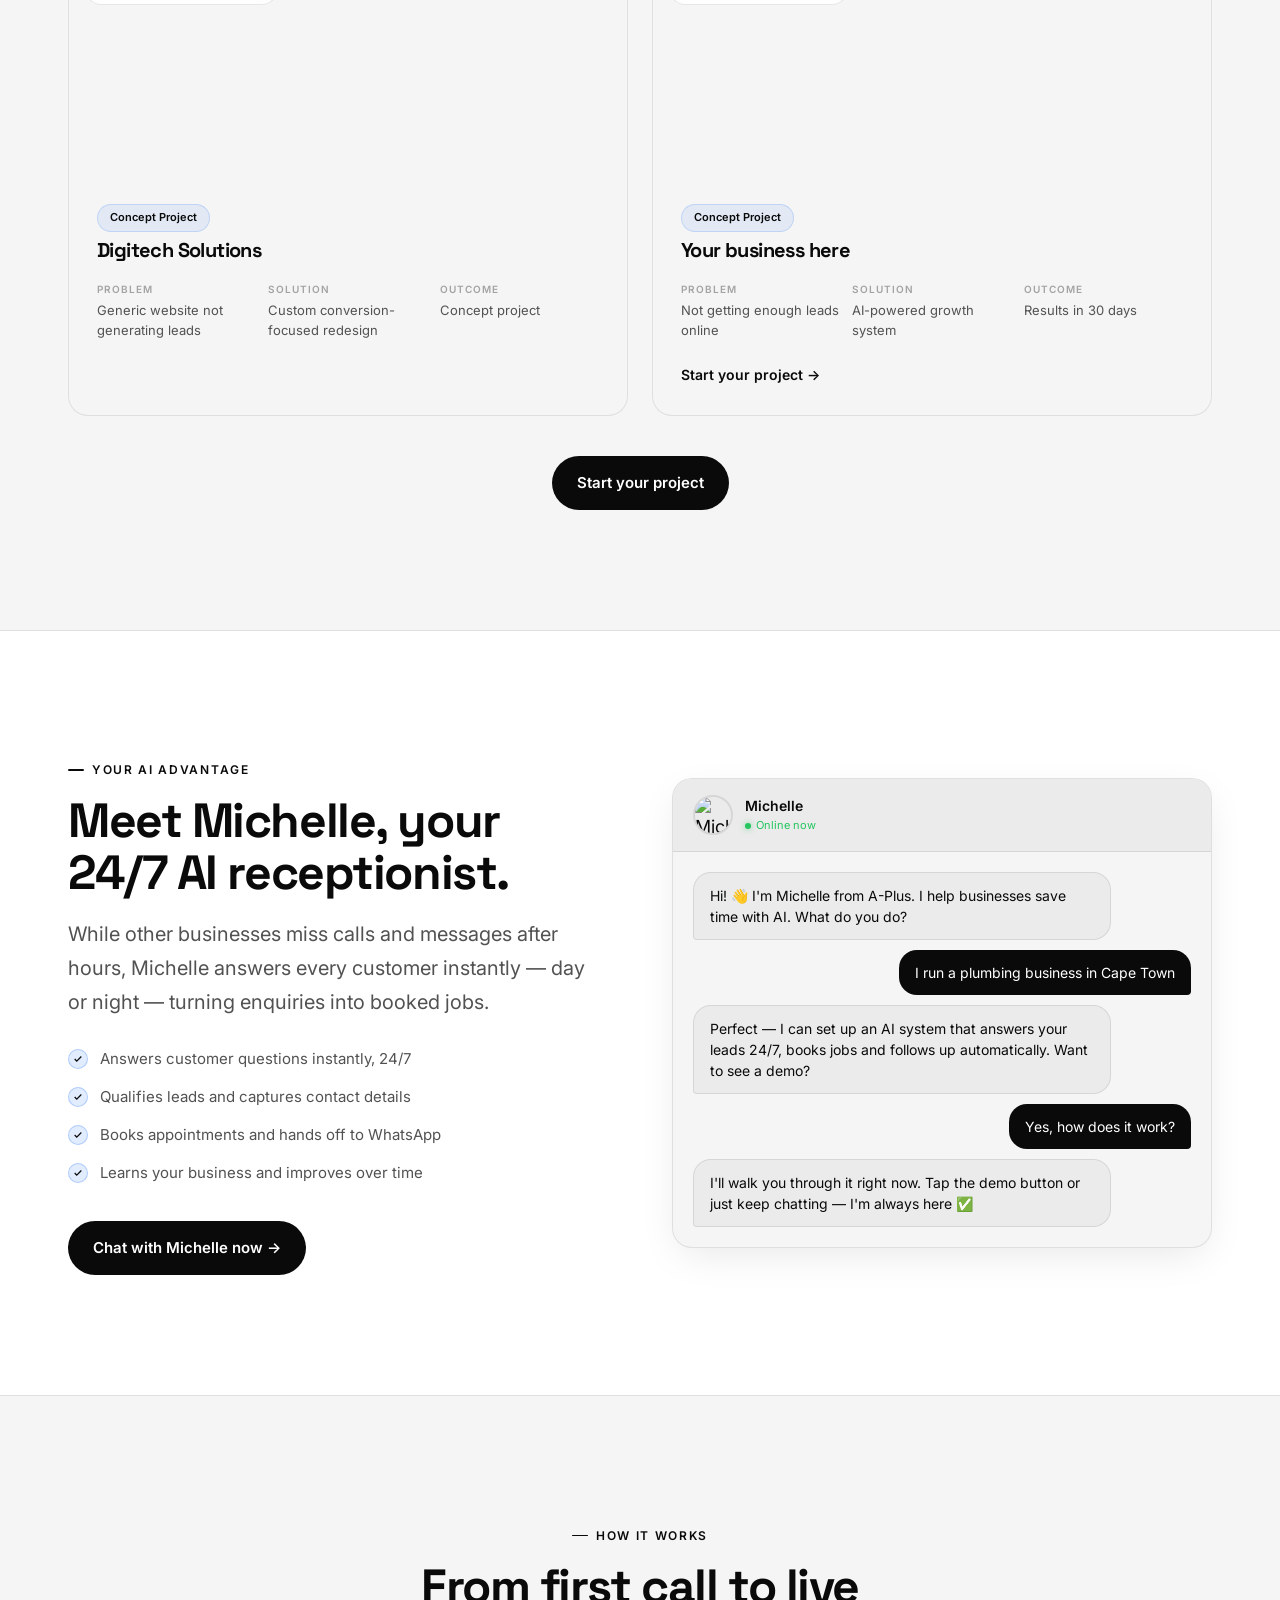
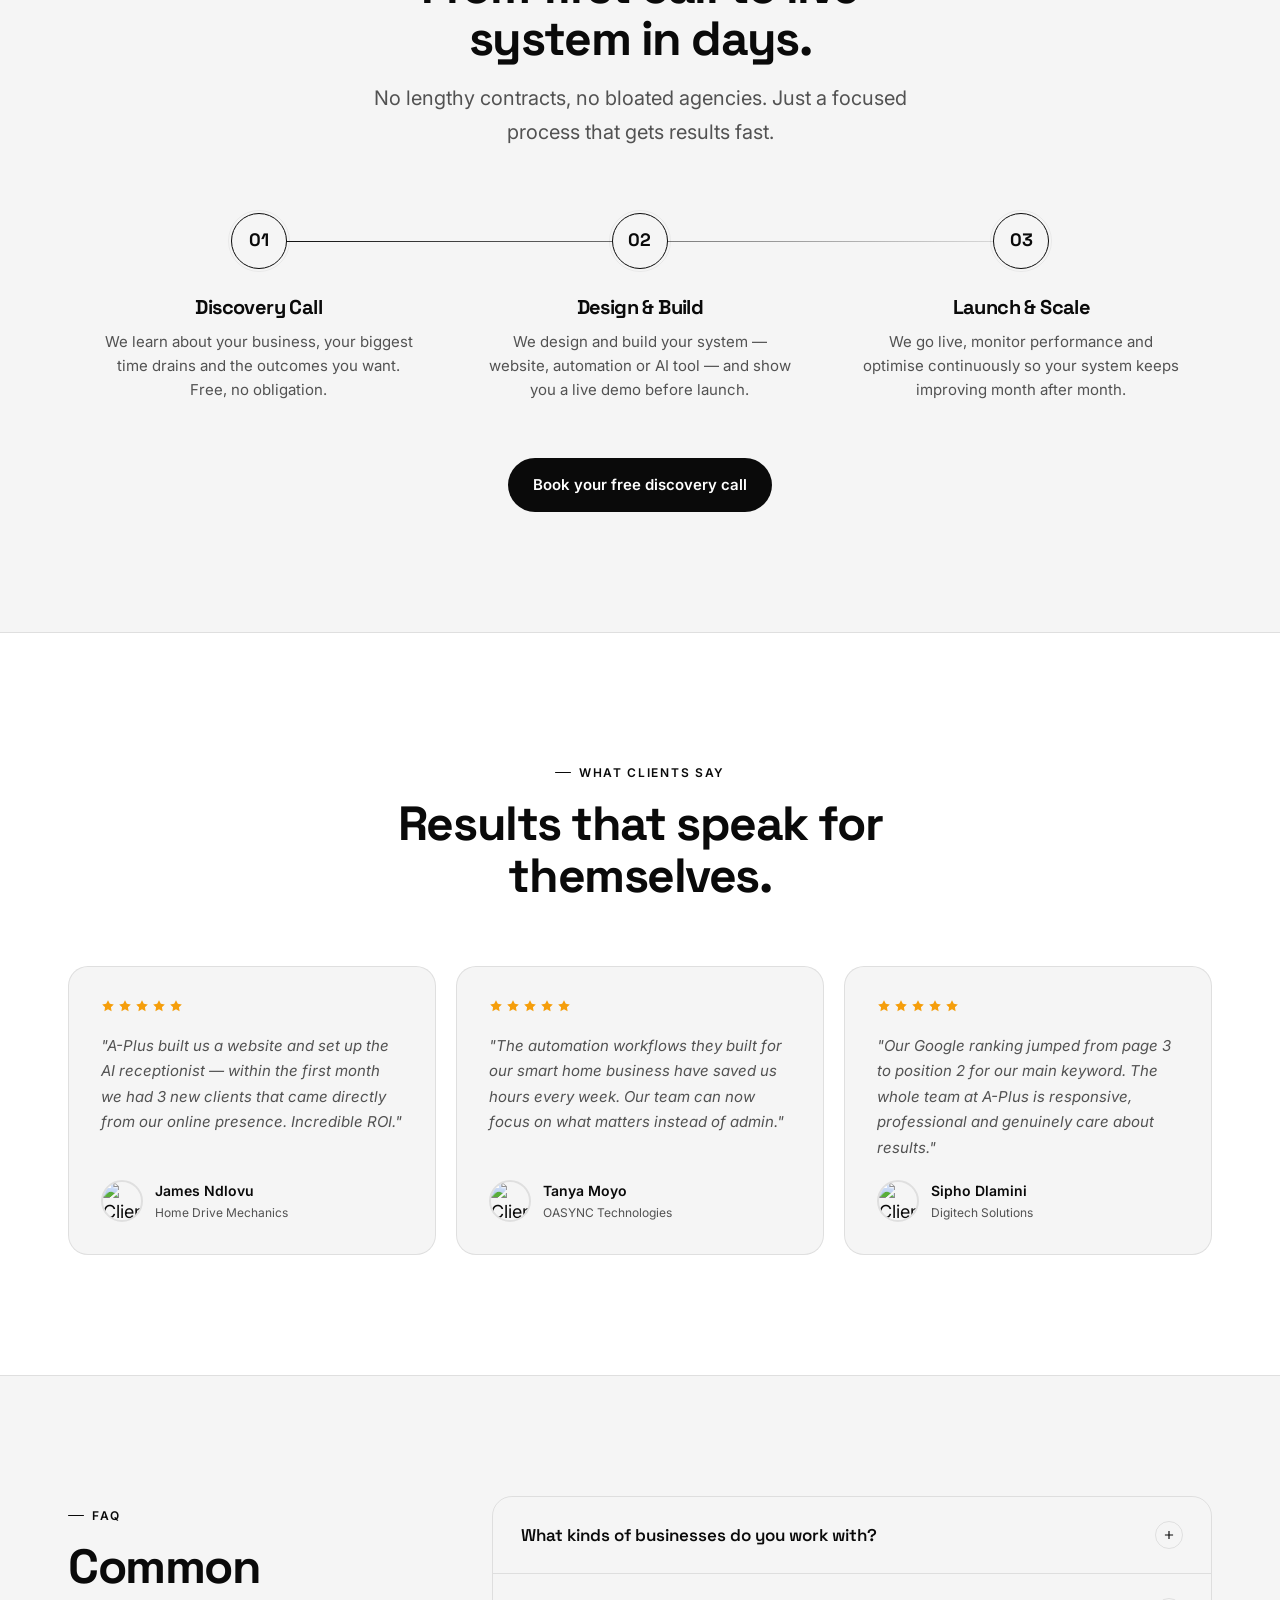
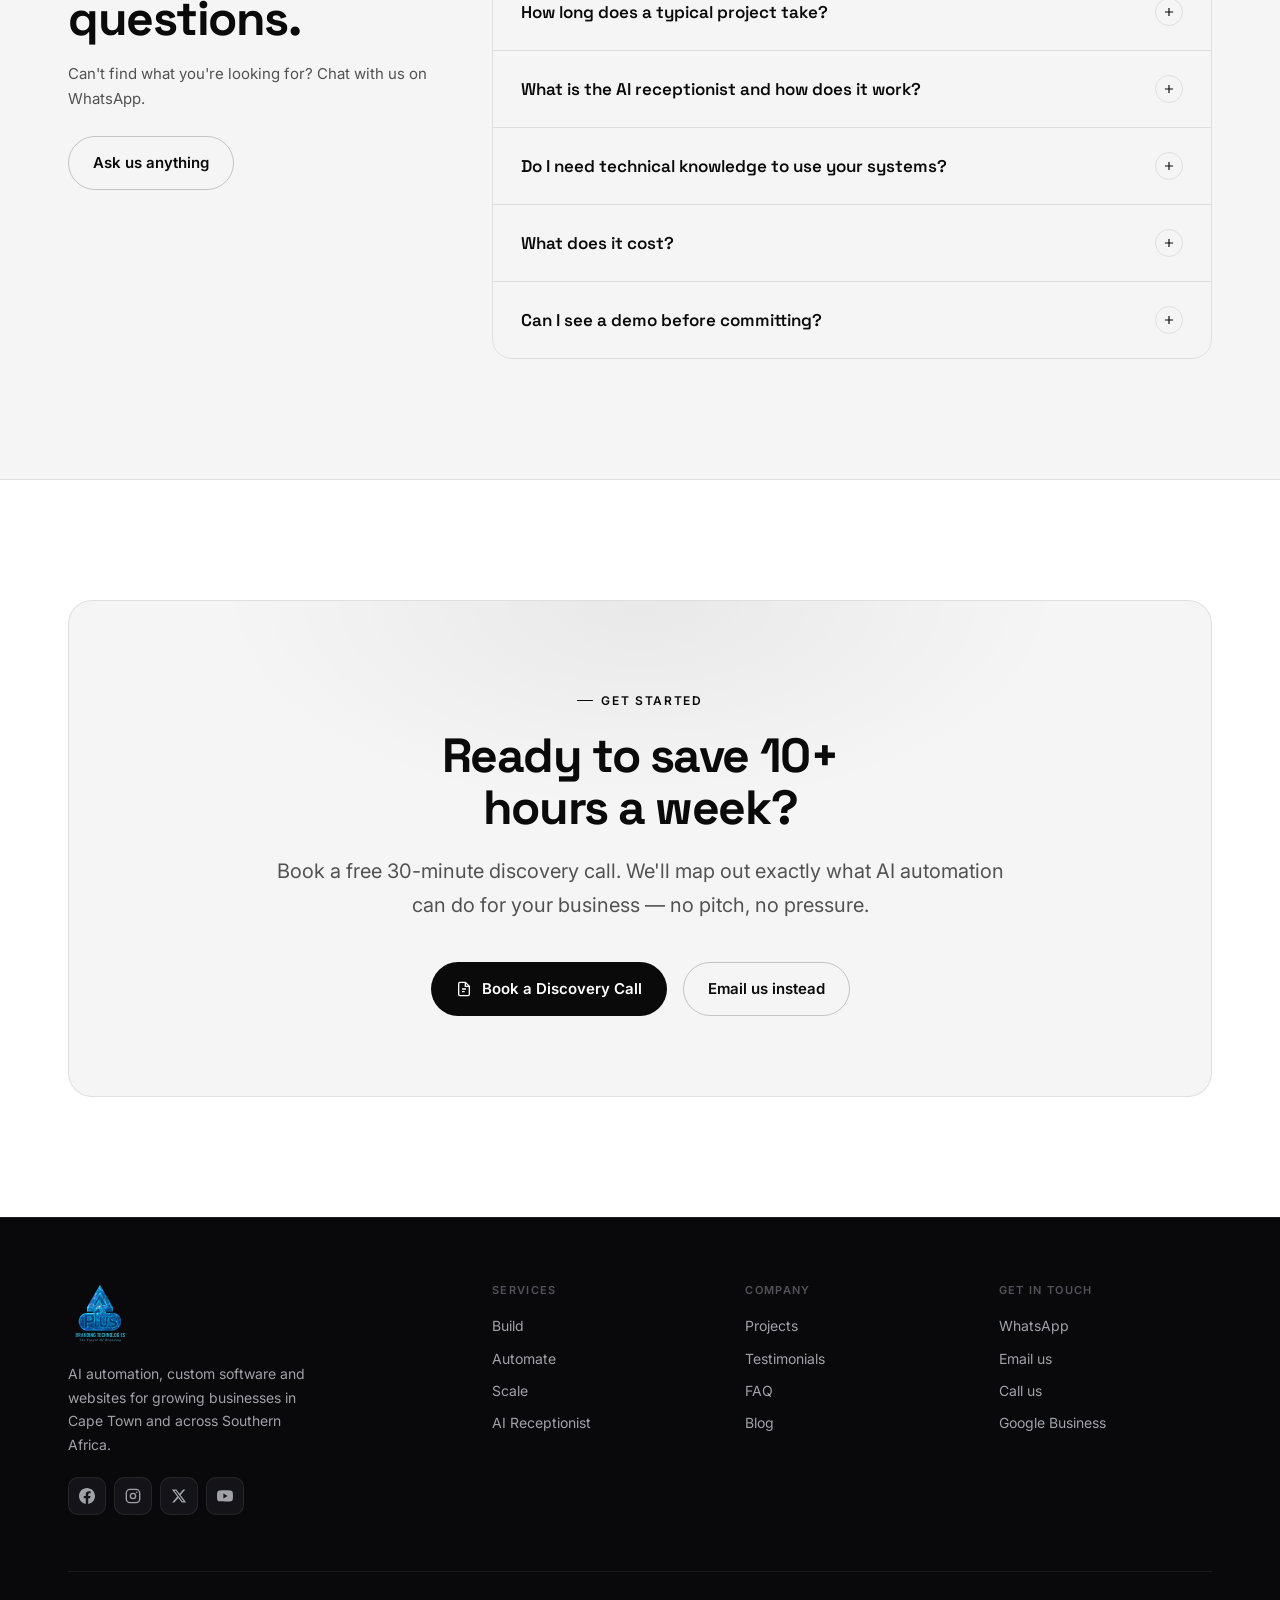
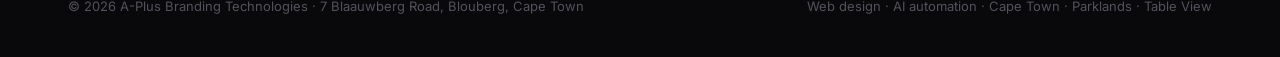
==== commit 4ec5af9b: "fixed broken icons" ====
--- a/index.html
+++ b/index.html
@@ -724,7 +724,7 @@
       <p class="lead">Book a free 30-minute discovery call. We'll map out exactly what AI automation can do for your business — no pitch, no pressure.</p>
       <div class="cta-btns">
         <a class="btn btn-primary" data-wa data-wa-msg="Hi A-Plus, I'd like to book a free discovery call.">
-          <svg viewBox="0 0 24 24" fill="none" stroke="currentColor" stroke-width="2"><rect x="5" y="2" width="14" height="20" rx="2"/><path d="M12 18h.01"/></svg>
+          <svg viewBox="0 0 24 24" fill="none" stroke="currentColor" stroke-width="2"><path d="M8 2H6a2 2 0 00-2 2v16a2 2 0 002 2h12a2 2 0 002-2V8l-6-6z"/><path d="M14 2v6h6"/><path d="M9 12h6M9 16h4"/></svg>
           Book a Discovery Call
         </a>
         <a class="btn btn-outline" data-email>Email us instead</a>
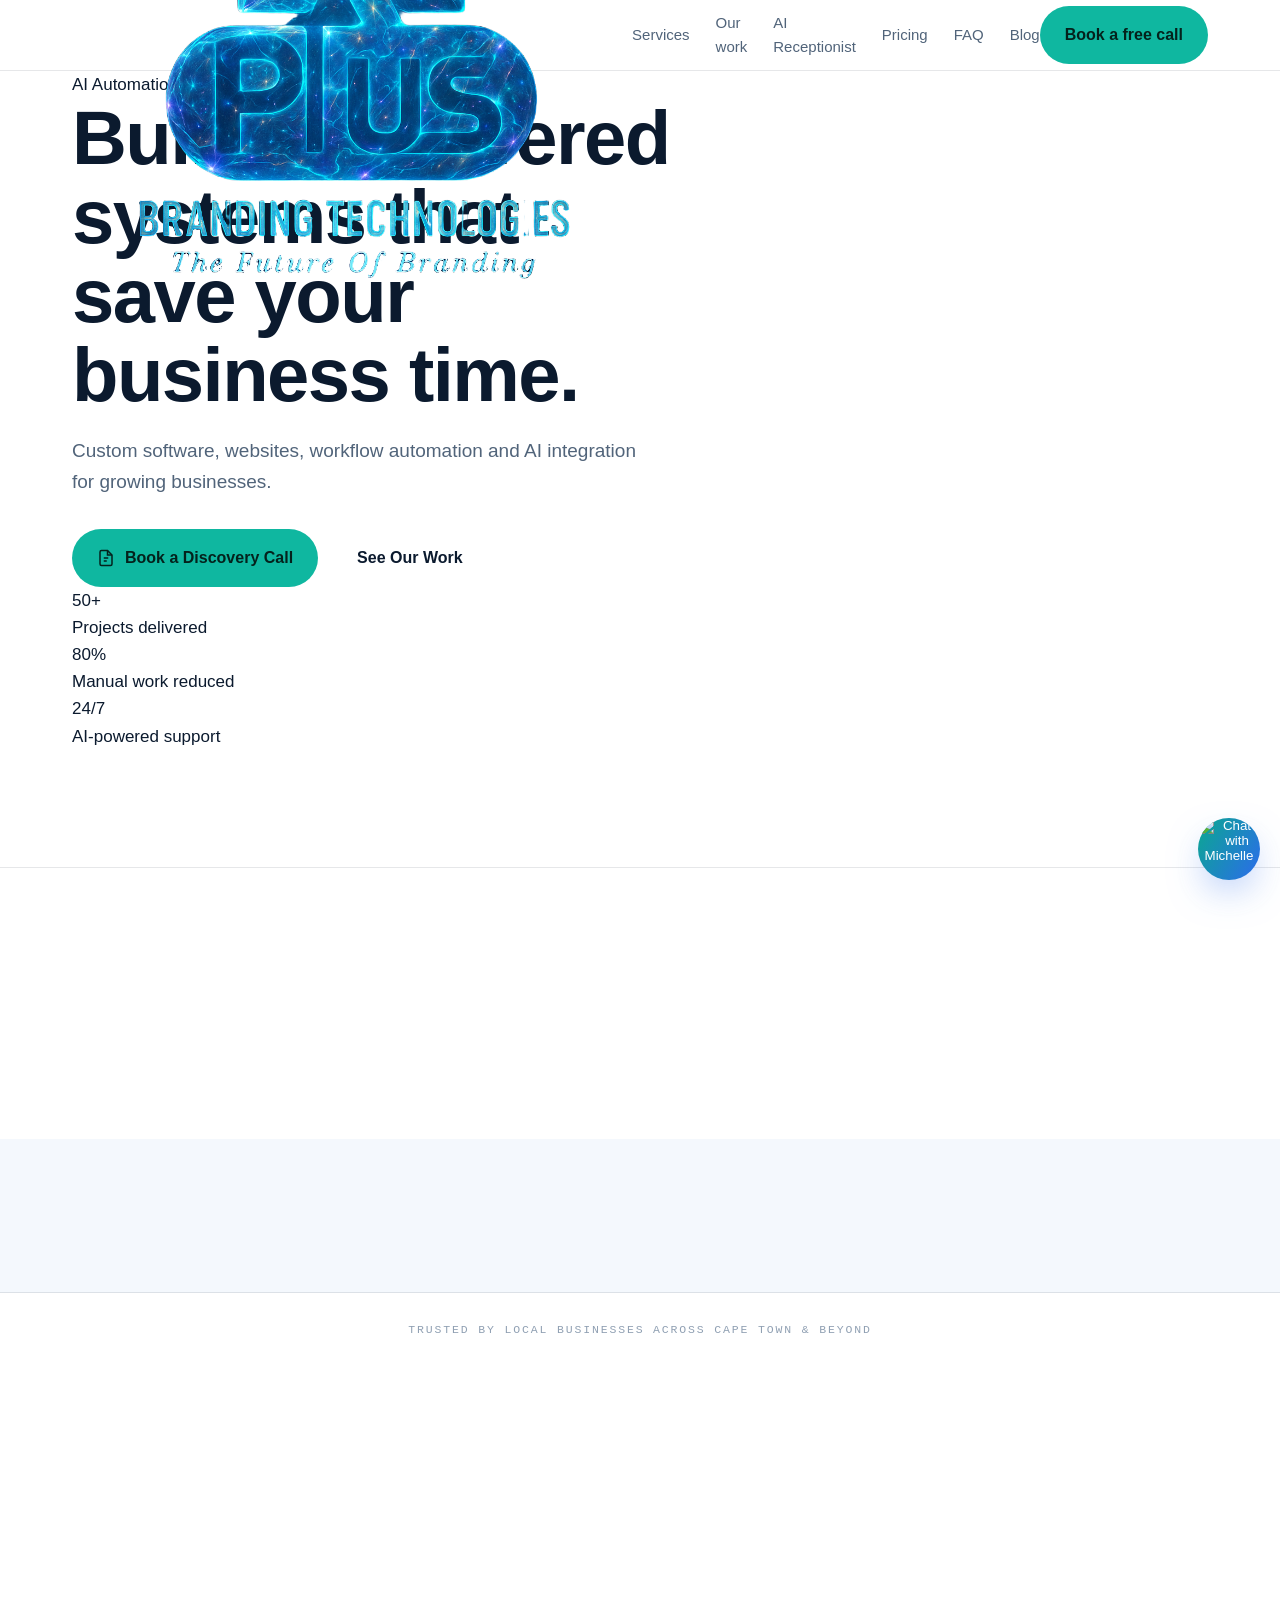
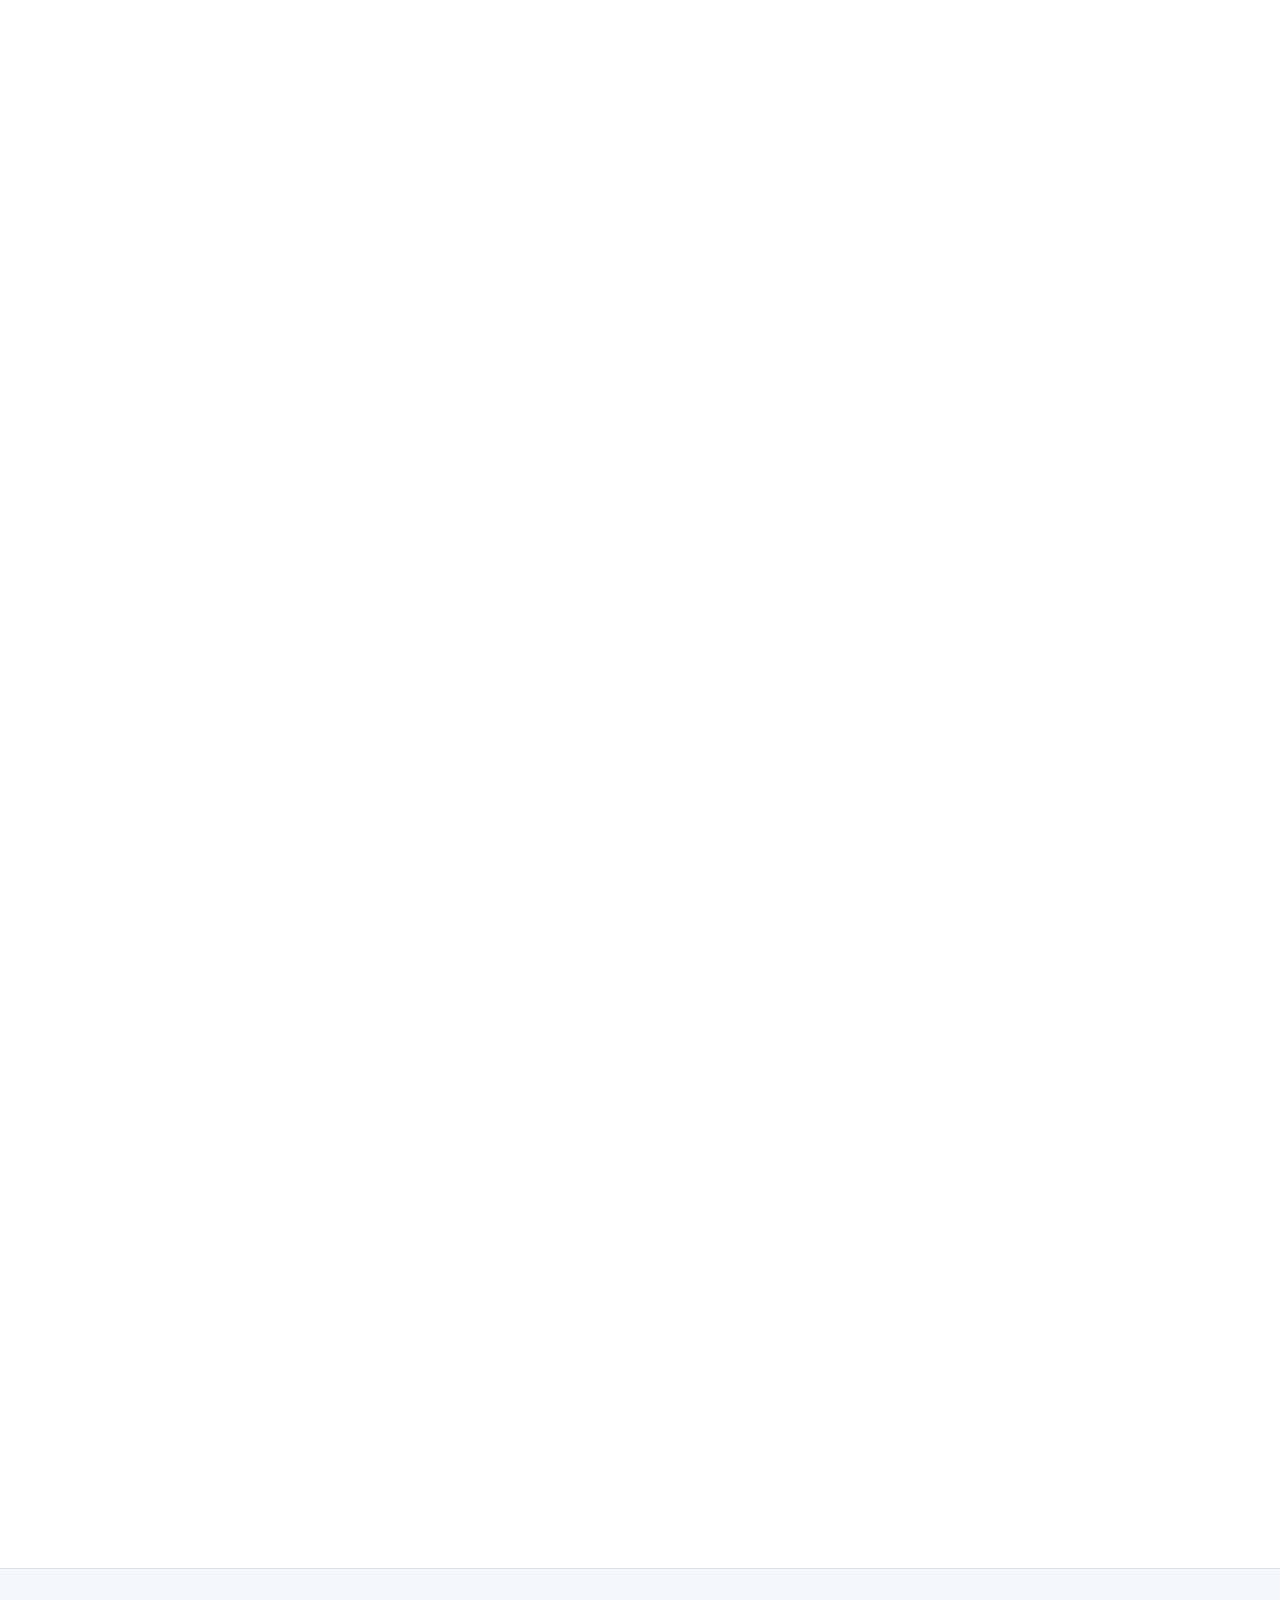
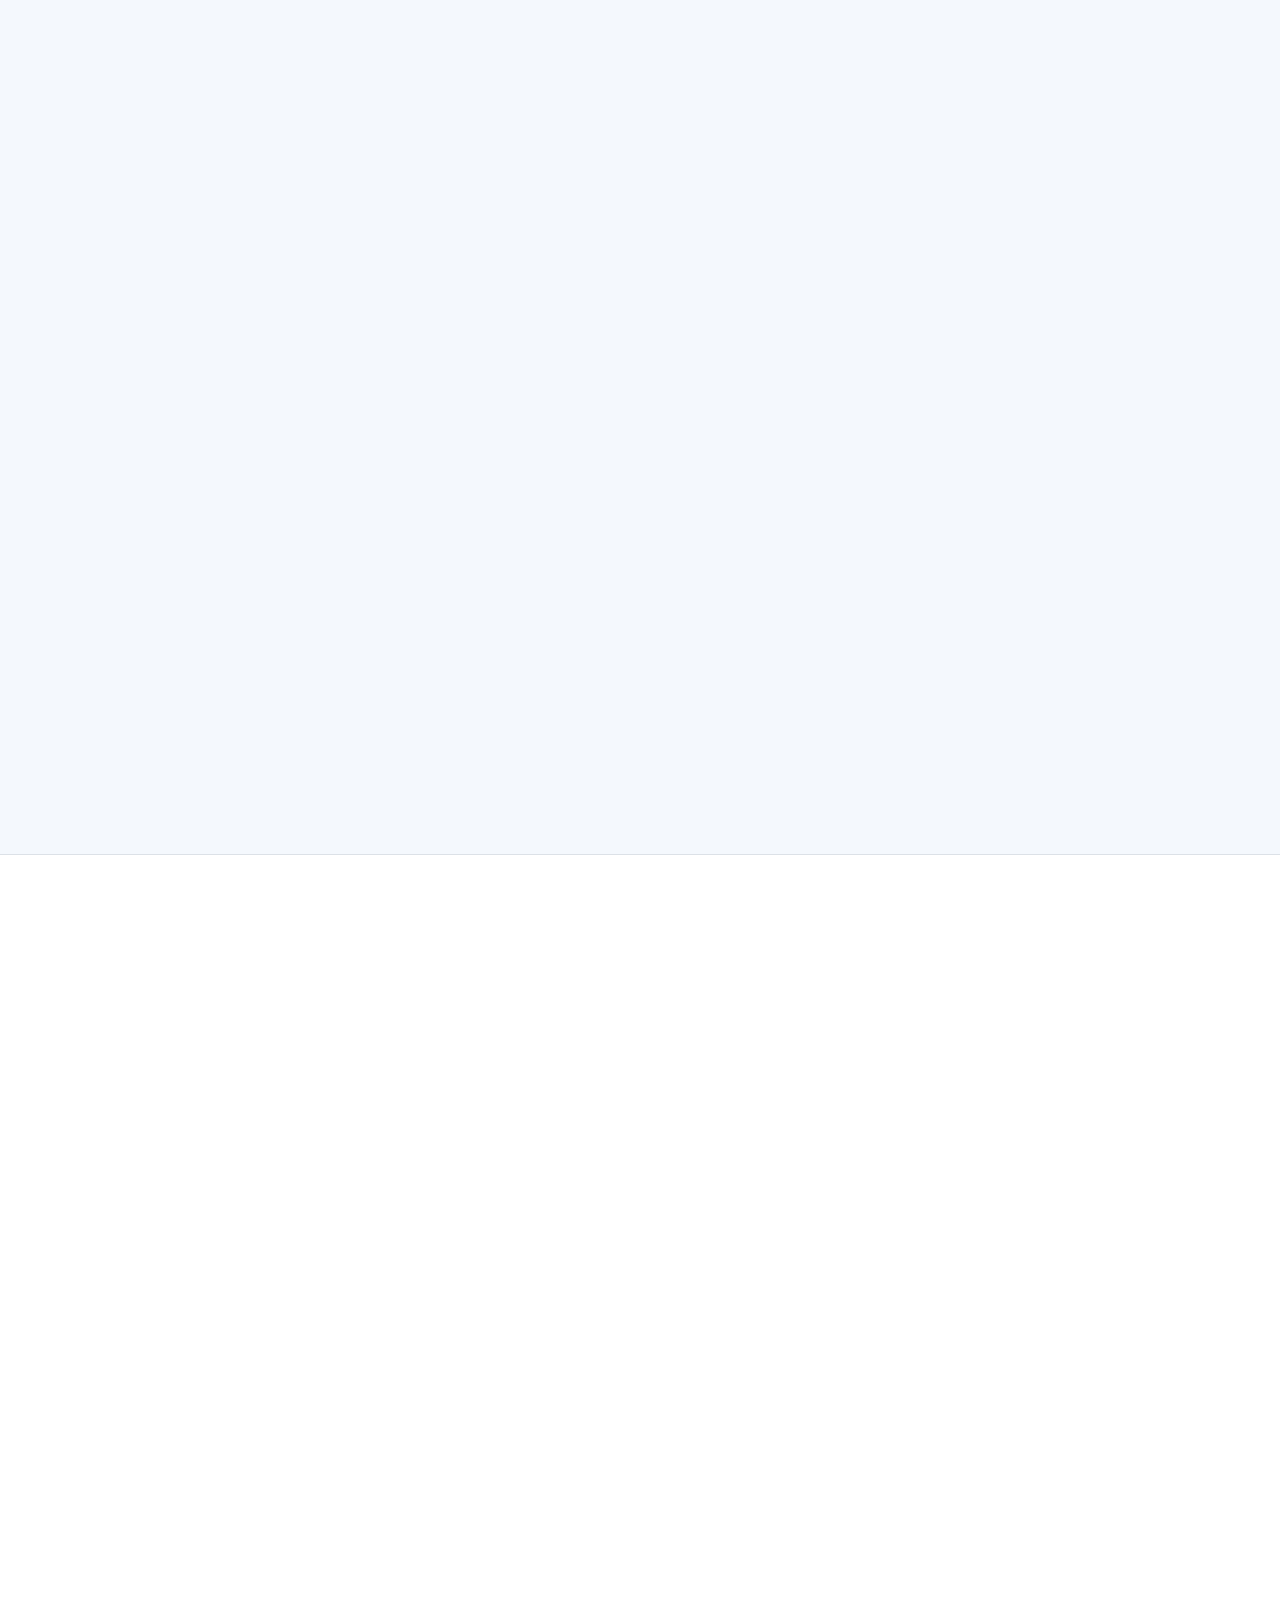
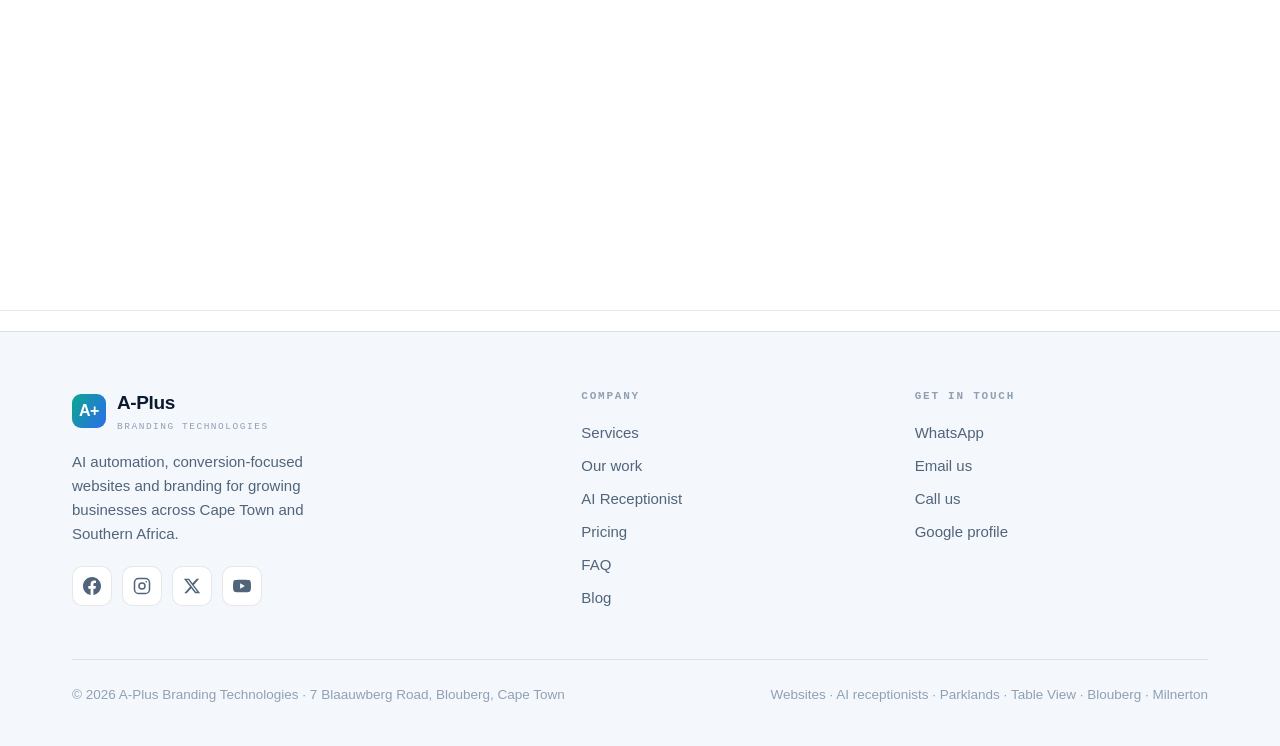
==== commit e941e682: "Merge pull request #1 from Kupiwa/main a plus edits" ====
--- a/index.html
+++ b/index.html
@@ -3,18 +3,18 @@
 <head>
 <meta charset="UTF-8" />
 <meta name="viewport" content="width=device-width, initial-scale=1.0" />
-<title>A-Plus Branding Technologies | AI Automation & Custom Software for SMEs</title>
-<meta name="description" content="A-Plus Branding Technologies builds AI-powered systems, custom software and automation workflows for growing businesses. Book a discovery call." />
+<title>A-Plus Branding Technologies | Websites & AI Receptionists in Cape Town</title>
+<meta name="description" content="A-Plus Branding Technologies builds conversion-focused websites with 24/7 AI receptionists and automation for businesses in Parklands, Table View, Blouberg, Milnerton and across Cape Town. See a free demo before you pay." />
 <meta name="theme-color" content="#FFFFFF" />
 <link rel="canonical" href="https://aplusbrandingtechnologies.com/" />
 <meta property="og:type" content="website" />
-<meta property="og:title" content="AI Automation & Custom Software for SMEs | A-Plus Branding Technologies" />
-<meta property="og:description" content="Custom software, websites, workflow automation and AI integration for growing businesses. Book a discovery call." />
+<meta property="og:title" content="Websites & AI receptionists that turn searches into customers" />
+<meta property="og:description" content="Conversion-focused websites, 24/7 AI receptionists and automation for Cape Town businesses. See a free demo first." />
 <meta property="og:url" content="https://aplusbrandingtechnologies.com/" />
 <meta property="og:site_name" content="A-Plus Branding Technologies" />
 <meta name="twitter:card" content="summary_large_image" />
 
-<link rel="icon" href="data:image/svg+xml,%3Csvg xmlns='http://www.w3.org/2000/svg' viewBox='0 0 32 32'%3E%3Crect width='32' height='32' rx='7' fill='%230A0A0A'/%3E%3Ctext x='16' y='23' font-family='Arial,sans-serif' font-size='19' font-weight='700' fill='%23FFFFFF' text-anchor='middle'%3EA%2B%3C/text%3E%3C/svg%3E" />
+<link rel="icon" href="data:image/svg+xml,%3Csvg xmlns='http://www.w3.org/2000/svg' viewBox='0 0 32 32'%3E%3Crect width='32' height='32' rx='7' fill='%230B1A2E'/%3E%3Ctext x='16' y='23' font-family='Arial,sans-serif' font-size='19' font-weight='700' fill='%230FB7A0' text-anchor='middle'%3EA%2B%3C/text%3E%3C/svg%3E" />
 
 <link rel="preconnect" href="https://fonts.googleapis.com" />
 <link rel="preconnect" href="https://fonts.gstatic.com" crossorigin />
@@ -28,339 +28,310 @@
   "url": "https://aplusbrandingtechnologies.com/",
   "telephone": "+27612017287",
   "email": "info@aplusbrandingtechnologies.com",
-  "description": "AI automation, custom software and websites for growing businesses in Cape Town.",
+  "priceRange": "RR",
+  "description": "Conversion-focused websites, AI receptionists and business automation for local businesses in Cape Town.",
   "address": { "@type": "PostalAddress", "streetAddress": "7 Blaauwberg Road", "addressLocality": "Blouberg", "addressRegion": "Western Cape", "addressCountry": "ZA" },
   "sameAs": ["https://share.google/vMiDCUCj3IaCJYwOH","https://www.facebook.com/aplusbrandingtechnologies","https://www.instagram.com/aplusbranding/","https://x.com/aplusbranding1","https://www.youtube.com/@aplusbrandingtech"]
 }
 </script>
+<script type="application/ld+json">
+{
+  "@context": "https://schema.org",
+  "@type": "FAQPage",
+  "mainEntity": [
+    { "@type": "Question", "name": "How much does a website cost?", "acceptedAnswer": { "@type": "Answer", "text": "Starter websites begin at R2 500 once-off, plus hosting from R199/month. You see a free demo of your site before you pay anything." } },
+    { "@type": "Question", "name": "What is an AI receptionist?", "acceptedAnswer": { "@type": "Answer", "text": "Michelle is a 24/7 AI assistant on your website that answers customer questions, qualifies leads and books jobs automatically — even after hours." } },
+    { "@type": "Question", "name": "How long does it take to build?", "acceptedAnswer": { "@type": "Answer", "text": "Most websites go live within 3 to 14 days, depending on how many pages and features you need." } },
+    { "@type": "Question", "name": "Do I need to be technical?", "acceptedAnswer": { "@type": "Answer", "text": "Not at all. We handle everything — design, hosting, your Google profile and the AI receptionist setup. You just bring your business." } },
+    { "@type": "Question", "name": "Which areas do you serve?", "acceptedAnswer": { "@type": "Answer", "text": "We are based in Blouberg and serve Parklands, Table View, Milnerton and all of Cape Town — and we work with clients across South Africa and beyond." } },
+    { "@type": "Question", "name": "What if I already have a website?", "acceptedAnswer": { "@type": "Answer", "text": "We can redesign your existing site, or simply add Michelle the AI receptionist and automation to what you already have." } }
+  ]
+}
+</script>
 
 <style>
-:root{
-  --bg: #FFFFFF;
-  --surface: #F5F5F5;
-  --surface-2: #EBEBEB;
-  --accent: #0A0A0A;
-  --accent-light: #333333;
-  --accent-glow: rgba(0,0,0,0.05);
-  --accent-glow-strong: rgba(0,0,0,0.09);
-  --text: #0A0A0A;
-  --text-muted: #525252;
-  --text-faint: #A3A3A3;
-  --border: rgba(0,0,0,0.09);
-  --border-hover: rgba(0,0,0,0.2);
-  --display: 'Space Grotesk', sans-serif;
-  --body: 'Inter', sans-serif;
-  --maxw: 1200px;
-  --r: 12px;
-  --r-lg: 20px;
-  --section-gap: 120px;
-}
-*{box-sizing:border-box;margin:0;padding:0}
-html{scroll-behavior:smooth}
-body{background:var(--bg);color:var(--text);font-family:var(--body);font-size:18px;line-height:1.6;-webkit-font-smoothing:antialiased;overflow-x:hidden}
-a{color:inherit;text-decoration:none}
-img{max-width:100%;display:block}
-.wrap{width:100%;max-width:var(--maxw);margin:0 auto;padding:0 28px;position:relative;z-index:2}
-
-/* ── TYPOGRAPHY ── */
-h1,h2,h3,h4{font-family:var(--display);font-weight:800;line-height:1.08;letter-spacing:-0.03em}
-h1{font-size:clamp(44px,7vw,72px)}
-h2{font-size:clamp(32px,5vw,48px)}
-h3{font-size:clamp(20px,3vw,26px)}
-.label{font-family:var(--body);font-size:12px;font-weight:600;letter-spacing:0.14em;text-transform:uppercase;color:var(--accent);display:inline-flex;align-items:center;gap:8px}
-.label::before{content:"";width:16px;height:1.5px;background:var(--accent);border-radius:2px}
-.lead{color:var(--text-muted);font-size:clamp(16px,2vw,20px);line-height:1.7;max-width:56ch}
-.accent-text{color:var(--accent)}
-.grad-text{background:linear-gradient(135deg,var(--text) 30%,var(--accent));-webkit-background-clip:text;background-clip:text;color:transparent}
-
-/* ── BUTTONS ── */
-.btn{display:inline-flex;align-items:center;gap:10px;font-family:var(--body);font-weight:600;font-size:15px;padding:14px 24px;border-radius:100px;border:1px solid transparent;cursor:pointer;transition:all 0.2s ease;white-space:nowrap;text-decoration:none}
-.btn-primary{background:var(--accent);color:#fff}
-.btn-primary:hover{background:var(--accent-light);transform:translateY(-1px);box-shadow:0 8px 24px -8px var(--accent-glow-strong)}
-.btn-outline{background:transparent;color:var(--text);border-color:var(--border-hover)}
-.btn-outline:hover{border-color:var(--accent);color:var(--accent)}
-.btn svg{width:16px;height:16px;flex-shrink:0}
-
-/* ── NAV ── */
-.nav{position:sticky;top:0;z-index:50;background:rgba(248,249,252,0.95);backdrop-filter:blur(18px);-webkit-backdrop-filter:blur(18px);border-bottom:1px solid rgba(0,0,0,0.08);transition:box-shadow 0.3s}
-.nav.scrolled{box-shadow:0 2px 24px rgba(0,0,0,0.08)}
-.nav-in{display:flex;align-items:center;justify-content:space-between;height:68px}
-.logo{display:flex;align-items:center;gap:10px;font-family:var(--display);font-weight:700;font-size:18px;letter-spacing:-0.02em}
-.logo .mark{width:32px;height:32px;border-radius:8px;background:var(--accent);color:#fff;display:grid;place-items:center;font-size:14px;font-weight:700}
-.logo small{display:block;font-family:var(--body);font-weight:400;font-size:10px;letter-spacing:0.12em;color:var(--text-faint);text-transform:uppercase;margin-top:2px}
-.logo-img{height:52px;width:auto;display:block;object-fit:contain}
-nav.links{display:flex;align-items:center;gap:32px}
-nav.links a{font-size:14px;font-weight:500;color:var(--text-muted);transition:color 0.2s}
-nav.links a:hover{color:var(--text)}
-.nav-cta{display:flex;align-items:center;gap:12px}
-.menu-btn{display:none;background:none;border:1px solid var(--border-hover);border-radius:8px;width:40px;height:40px;color:var(--text);cursor:pointer;place-items:center}
-
-/* ── NOISE OVERLAY ── */
-.noise{position:fixed;inset:0;z-index:1;pointer-events:none;opacity:0.03;
-  background-image:url("data:image/svg+xml,%3Csvg xmlns='http://www.w3.org/2000/svg' width='200' height='200'%3E%3Cfilter id='n'%3E%3CfeTurbulence type='fractalNoise' baseFrequency='.9' numOctaves='4'/%3E%3C/filter%3E%3Crect width='100%25' height='100%25' filter='url(%23n)'/%3E%3C/svg%3E")}
-
-/* ── HERO ── */
-.hero{position:relative;min-height:100vh;display:flex;align-items:center;overflow:hidden;padding:80px 0}
-.hero-bg{position:absolute;inset:0;z-index:0}
-.hero-bg-img{position:absolute;inset:0;background:url('https://images.unsplash.com/photo-1521737711867-e3b97375f902?w=1800&q=75&auto=format&fit=crop') center/cover no-repeat;opacity:0.18}
-.hero-glow-1{position:absolute;width:900px;height:900px;border-radius:50%;background:rgba(255,255,255,0.03);filter:blur(140px);top:-200px;right:-200px;pointer-events:none}
-.hero-glow-2{position:absolute;width:600px;height:600px;border-radius:50%;background:rgba(255,255,255,0.02);filter:blur(120px);bottom:-100px;left:10%;pointer-events:none}
-.hero-grid-overlay{position:absolute;inset:0;background-image:linear-gradient(var(--border) 1px,transparent 1px),linear-gradient(90deg,var(--border) 1px,transparent 1px);background-size:60px 60px;mask-image:radial-gradient(ellipse 80% 80% at 50% -10%,#000 30%,transparent 70%);opacity:0.4}
-.hero .wrap{position:relative;z-index:3;width:100%}
-.hero-layout{display:grid;grid-template-columns:1fr 1fr;gap:64px;align-items:center}
-.hero-inner{display:flex;flex-direction:column;gap:0}
-.hero-label{margin-bottom:24px}
-.hero h1{margin-bottom:24px}
-.hero .lead{margin-bottom:40px}
-.hero-cta{display:flex;flex-wrap:wrap;gap:14px;align-items:center;margin-bottom:48px}
-.hero-metrics{display:flex;gap:32px;flex-wrap:wrap}
-.hero-metric .val{font-family:var(--display);font-size:28px;font-weight:700;color:var(--text)}
-.hero-metric .desc{font-size:13px;color:var(--text-muted);margin-top:2px}
-.hero-metric{border-left:1px solid var(--border);padding-left:20px}
-.hero-metric:first-child{border-left:none;padding-left:0}
-.hero-visual{position:relative}
-.dashboard-card{background:var(--surface);border:1px solid var(--border);border-radius:var(--r-lg);overflow:hidden;box-shadow:0 32px 80px -20px rgba(0,0,0,0.7),0 0 0 1px rgba(255,255,255,0.07);animation:floatY 6s ease-in-out infinite}
-@keyframes floatY{0%,100%{transform:translateY(0)}50%{transform:translateY(-10px)}}
-.dashboard-card img{width:100%;height:auto;display:block;border-radius:var(--r-lg)}
-.dash-badge{position:absolute;bottom:-20px;left:-20px;background:var(--surface);border:1px solid var(--border);border-radius:12px;padding:14px 18px;display:flex;align-items:center;gap:12px;box-shadow:0 12px 32px rgba(0,0,0,0.5)}
-.dash-badge .dot{width:8px;height:8px;border-radius:50%;background:#22C55E;flex-shrink:0;box-shadow:0 0 8px rgba(34,197,94,0.5)}
-.dash-badge span{font-size:13px;font-weight:600}
-.dash-badge small{display:block;font-size:11px;color:var(--text-muted);font-weight:400}
-.dash-badge-2{position:absolute;top:-16px;right:-16px;background:var(--surface);border:1px solid var(--border);border-radius:12px;padding:12px 16px;display:flex;align-items:center;gap:10px;box-shadow:0 12px 32px rgba(0,0,0,0.5)}
-.dash-badge-2 .ic{width:32px;height:32px;border-radius:8px;background:var(--accent-glow);display:grid;place-items:center;color:var(--accent);flex-shrink:0}
-
-/* ── SOCIAL PROOF ── */
-.proof-bar{border-top:1px solid var(--border);border-bottom:1px solid var(--border);background:var(--surface);padding:40px 0}
-.proof-grid{display:flex;align-items:center;justify-content:space-between;gap:40px;flex-wrap:wrap}
-.proof-stat{text-align:center;flex:1;min-width:120px}
-.proof-stat .num{font-family:var(--display);font-size:36px;font-weight:700;line-height:1;margin-bottom:4px}
-.proof-stat .lbl{font-size:13px;color:var(--text-muted)}
-.proof-divider{width:1px;height:40px;background:var(--border);flex-shrink:0}
-
-/* ── CLIENTS MARQUEE ── */
-.marquee-sec{padding:48px 0;border-bottom:1px solid var(--border)}
-.marquee-sec .label{display:block;text-align:center;margin-bottom:28px;justify-content:center}
-.marquee{overflow:hidden;mask-image:linear-gradient(90deg,transparent,#000 8%,#000 92%,transparent);-webkit-mask-image:linear-gradient(90deg,transparent,#000 8%,#000 92%,transparent)}
-.marquee .track{display:flex;gap:24px;width:max-content;animation:scroll 30s linear infinite}
-.marquee:hover .track{animation-play-state:paused}
-@keyframes scroll{to{transform:translateX(-50%)}}
-.client-chip{display:flex;align-items:center;justify-content:center;height:48px;padding:0 24px;border:1px solid var(--border);border-radius:100px;background:var(--surface);color:var(--text-muted);font-family:var(--display);font-weight:600;font-size:14px;white-space:nowrap;transition:0.2s}
-.client-chip:hover{border-color:var(--border-hover);color:var(--text)}
-.client-chip img{max-height:24px;width:auto;filter:grayscale(1) brightness(1.5);opacity:0.7}
-
-/* ── SECTION WRAPPER ── */
-section.s{padding:var(--section-gap) 0}
-section.s.alt{background:var(--surface);border-top:1px solid var(--border);border-bottom:1px solid var(--border)}
-.sec-head{margin-bottom:64px}
-.sec-head .label{margin-bottom:16px}
-.sec-head h2{margin-bottom:16px}
-
-/* ── SERVICES ── */
-.services-grid{display:grid;grid-template-columns:repeat(3,1fr);gap:2px;border:1px solid var(--border);border-radius:var(--r-lg);overflow:hidden}
-.svc-card{background:var(--surface);padding:48px 36px;transition:0.25s;position:relative;overflow:hidden}
-.svc-card::before{content:"";position:absolute;top:0;left:0;right:0;height:1px;background:linear-gradient(90deg,transparent,var(--accent),transparent);opacity:0;transition:0.3s}
-.svc-card:hover{background:var(--surface-2)}
-.svc-card:hover::before{opacity:1}
-.svc-card .ic{width:52px;height:52px;border-radius:12px;background:var(--accent-glow);border:1px solid rgba(59,130,246,0.2);display:grid;place-items:center;color:var(--accent);margin-bottom:28px}
-.svc-card .ic svg{width:24px;height:24px}
-.svc-card h3{font-size:22px;margin-bottom:12px}
-.svc-card .sub-list{list-style:none;margin-top:20px;display:flex;flex-direction:column;gap:8px}
-.svc-card .sub-list li{font-size:14px;color:var(--text-muted);display:flex;align-items:center;gap:8px}
-.svc-card .sub-list li::before{content:"→";color:var(--accent);font-size:12px;flex-shrink:0}
-.svc-img{margin-top:24px;border-radius:var(--r);overflow:hidden;border:1px solid var(--border)}
-.svc-img img{width:100%;height:140px;object-fit:cover;opacity:0.8;transition:0.3s}
-.svc-card:hover .svc-img img{opacity:1}
-
-/* ── PROJECTS ── */
-.projects-grid{display:grid;grid-template-columns:repeat(2,1fr);gap:24px}
-.project-card{background:var(--surface);border:1px solid var(--border);border-radius:var(--r-lg);overflow:hidden;transition:0.25s;display:flex;flex-direction:column}
-.project-card:hover{border-color:var(--border-hover);transform:translateY(-2px);box-shadow:0 12px 32px -8px rgba(0,0,0,0.10)}
-.project-card .proj-img{height:220px;overflow:hidden;position:relative}
-.project-card .proj-img img{width:100%;height:100%;object-fit:cover;transition:0.4s}
-.project-card:hover .proj-img img{transform:scale(1.04)}
-.project-card .proj-img .proj-tag{position:absolute;top:16px;left:16px;background:rgba(255,255,255,0.88);backdrop-filter:blur(8px);border:1px solid var(--border);border-radius:100px;padding:6px 14px;font-size:12px;font-weight:600;color:var(--accent)}
-.project-card .proj-body{padding:28px;flex:1;display:flex;flex-direction:column}
-.project-card h3{font-size:20px;margin-bottom:20px}
-.pso-row{display:grid;grid-template-columns:repeat(3,1fr);gap:12px;margin-bottom:24px}
-.pso-item .pso-lbl{font-size:10px;font-weight:600;letter-spacing:0.1em;text-transform:uppercase;color:var(--text-faint);margin-bottom:4px}
-.pso-item .pso-val{font-size:13px;color:var(--text-muted);line-height:1.5}
-.project-card .proj-link{margin-top:auto;font-size:14px;font-weight:600;color:var(--accent);display:flex;align-items:center;gap:6px;transition:gap 0.2s}
-.project-card:hover .proj-link{gap:10px}
-.concept-badge{background:rgba(59,130,246,0.1);border:1px solid rgba(59,130,246,0.2);color:var(--accent);border-radius:100px;padding:4px 12px;font-size:11px;font-weight:600;display:inline-flex;align-self:flex-start;margin-bottom:8px}
-
-/* ── PROCESS ── */
-.process-grid{display:grid;grid-template-columns:repeat(3,1fr);gap:0;position:relative}
-.process-grid::before{content:"";position:absolute;top:28px;left:calc(33.33% / 2);right:calc(33.33% / 2);height:1px;background:linear-gradient(90deg,var(--accent) 0%,var(--border) 100%);z-index:0}
-.process-step{position:relative;z-index:1;padding:0 32px;text-align:center}
-.process-step .step-num{width:56px;height:56px;border-radius:50%;background:var(--surface);border:1px solid var(--accent);display:flex;align-items:center;justify-content:center;font-family:var(--display);font-size:18px;font-weight:700;color:var(--accent);margin:0 auto 28px;position:relative}
-.process-step .step-num::after{content:"";position:absolute;inset:-4px;border-radius:50%;border:1px solid var(--accent-glow);animation:ringPulse 3s ease-in-out infinite}
-@keyframes ringPulse{0%,100%{opacity:0.3;transform:scale(1)}50%{opacity:0.8;transform:scale(1.1)}}
-.process-step h3{font-size:20px;margin-bottom:12px}
-.process-step p{font-size:15px;color:var(--text-muted);line-height:1.6}
-.process-cta{margin-top:56px;text-align:center}
-
-/* ── TESTIMONIALS ── */
-.testimonials-grid{display:grid;grid-template-columns:repeat(3,1fr);gap:20px}
-.testi-card{background:var(--surface);border:1px solid var(--border);border-radius:var(--r-lg);padding:32px;display:flex;flex-direction:column;gap:20px;transition:0.2s}
-.testi-card:hover{border-color:var(--border-hover)}
-.stars{display:flex;gap:3px;color:#F59E0B}
-.stars svg{width:14px;height:14px}
-.testi-card blockquote{font-size:15px;color:var(--text-muted);line-height:1.7;font-style:italic}
-.testi-author{display:flex;align-items:center;gap:12px;margin-top:auto}
-.testi-avatar{width:42px;height:42px;border-radius:50%;overflow:hidden;flex-shrink:0;border:2px solid var(--border)}
-.testi-avatar img{width:100%;height:100%;object-fit:cover}
-.testi-name{font-size:14px;font-weight:600}
-.testi-role{font-size:12px;color:var(--text-muted)}
-
-/* ── FAQ ── */
-.faq-list{display:flex;flex-direction:column;gap:0;border:1px solid var(--border);border-radius:var(--r-lg);overflow:hidden}
-.faq-item{border-bottom:1px solid var(--border)}
-.faq-item:last-child{border-bottom:none}
-.faq-q{width:100%;background:none;border:none;color:var(--text);text-align:left;padding:24px 28px;font-family:var(--display);font-size:17px;font-weight:600;cursor:pointer;display:flex;align-items:center;justify-content:space-between;gap:16px;transition:background 0.2s}
-.faq-q:hover{background:var(--surface-2)}
-.faq-q .icon{width:28px;height:28px;border-radius:50%;border:1px solid var(--border);display:grid;place-items:center;flex-shrink:0;transition:transform 0.25s,border-color 0.25s}
-.faq-q.open .icon{transform:rotate(45deg);border-color:var(--accent);color:var(--accent)}
-.faq-a{overflow:hidden;max-height:0;transition:max-height 0.35s ease,padding 0.25s}
-.faq-a.open{max-height:300px}
-.faq-a-inner{padding:0 28px 24px;color:var(--text-muted);font-size:15px;line-height:1.7}
-
-/* ── CONTACT CTA ── */
-.cta-block{background:var(--surface);border:1px solid var(--border);border-radius:24px;padding:clamp(48px,8vw,80px);text-align:center;position:relative;overflow:hidden}
-.cta-block::before{content:"";position:absolute;inset:0;background:radial-gradient(600px 300px at 50% 0%,var(--accent-glow),transparent 70%);pointer-events:none}
-.cta-block .label{justify-content:center;margin-bottom:20px}
-.cta-block h2{max-width:16ch;margin:0 auto 20px}
-.cta-block .lead{margin:0 auto 40px;text-align:center}
-.cta-block .cta-btns{display:flex;gap:16px;justify-content:center;flex-wrap:wrap}
-
-/* ── AI CHAT SECTION ── */
-.sam-section{display:grid;grid-template-columns:1fr 1fr;gap:64px;align-items:center}
-.sam-features{list-style:none;margin:28px 0 36px;display:flex;flex-direction:column;gap:14px}
-.sam-features li{display:flex;align-items:flex-start;gap:12px;font-size:15px;color:var(--text-muted)}
-.sam-features li .check{width:20px;height:20px;border-radius:50%;background:rgba(59,130,246,0.15);border:1px solid rgba(59,130,246,0.3);display:grid;place-items:center;flex-shrink:0;margin-top:2px}
-.sam-features li .check svg{width:10px;height:10px;color:var(--accent)}
-.chatdemo{background:var(--surface);border:1px solid var(--border);border-radius:var(--r-lg);overflow:hidden;box-shadow:0 12px 40px -8px rgba(0,0,0,0.10)}
-.chatdemo .ch-top{display:flex;align-items:center;gap:12px;padding:16px 20px;border-bottom:1px solid var(--border);background:var(--surface-2)}
-.chatdemo .av{width:40px;height:40px;border-radius:50%;overflow:hidden;flex-shrink:0;border:2px solid var(--border)}
-.chatdemo .av img{width:100%;height:100%;object-fit:cover}
-.chatdemo .ch-top .inf b{display:block;font-size:14px;font-weight:600}
-.chatdemo .ch-top .inf small{color:#22C55E;font-size:11px;display:flex;align-items:center;gap:5px}
-.chatdemo .ch-top .inf small::before{content:"";width:6px;height:6px;border-radius:50%;background:#22C55E;box-shadow:0 0 6px rgba(34,197,94,0.6)}
-.chatdemo .ch-body{padding:20px;display:flex;flex-direction:column;gap:10px}
-.bub{max-width:84%;padding:12px 16px;border-radius:18px;font-size:14px;line-height:1.5}
-.bub.bot{background:var(--surface-2);border:1px solid var(--border);border-bottom-left-radius:4px;align-self:flex-start}
-.bub.user{background:var(--accent);color:#fff;border-bottom-right-radius:4px;align-self:flex-end}
-
-/* ── FOOTER ── */
-footer{border-top:1px solid var(--border);padding:64px 0 40px}
-.foot-grid{display:grid;grid-template-columns:1.8fr 1fr 1fr 1fr;gap:40px;margin-bottom:56px}
-.foot-brand{display:flex;align-items:center;gap:10px;margin-bottom:16px;font-family:var(--display);font-weight:700;font-size:17px}
-.foot-desc{font-size:14px;color:var(--text-muted);line-height:1.7;max-width:28ch;margin-bottom:20px}
-footer h5{font-size:11px;font-weight:600;letter-spacing:0.12em;text-transform:uppercase;color:var(--text-faint);margin-bottom:16px}
-footer .foot-link{display:block;font-size:14px;color:var(--text-muted);margin-bottom:10px;transition:color 0.2s}
-footer .foot-link:hover{color:var(--text)}
-.socials{display:flex;gap:8px;margin-top:4px}
-.socials a{width:38px;height:38px;border-radius:10px;border:1px solid var(--border);background:var(--surface);display:grid;place-items:center;color:var(--text-muted);transition:0.2s}
-.socials a:hover{color:var(--accent);border-color:var(--accent);transform:translateY(-2px)}
-.socials svg{width:16px;height:16px}
-.foot-bottom{border-top:1px solid var(--border);padding-top:24px;display:flex;justify-content:space-between;flex-wrap:wrap;gap:12px;color:var(--text-faint);font-size:13px}
-
-/* ── SAM WIDGET ── */
-#sam-fab{position:fixed;right:24px;bottom:24px;z-index:80;width:60px;height:60px;border-radius:50%;background:var(--accent);color:#fff;border:none;cursor:pointer;display:grid;place-items:center;box-shadow:0 8px 24px -6px rgba(59,130,246,0.6);transition:0.25s;overflow:hidden}
-#sam-fab:hover{transform:scale(1.08)}
-#sam-fab img{width:100%;height:100%;object-fit:cover}
-#sam-teaser{position:fixed;right:24px;bottom:96px;z-index:80;display:none;align-items:center;gap:10px;max-width:240px;background:var(--surface);border:1px solid var(--border-hover);border-radius:16px;border-bottom-right-radius:5px;padding:12px 14px;box-shadow:0 8px 24px rgba(0,0,0,0.12);cursor:pointer}
-#sam-teaser.show{display:flex;animation:rise .4s ease both}
-#sam-teaser img{width:32px;height:32px;border-radius:50%;object-fit:cover;flex-shrink:0}
-#sam-teaser span{font-size:13px;line-height:1.4;color:var(--text)}
-#sam-teaser>button{position:absolute;top:-8px;right:-8px;width:20px;height:20px;border-radius:50%;background:var(--surface-2);border:1px solid var(--border);color:var(--text-muted);cursor:pointer;font-size:13px;line-height:1;display:grid;place-items:center;padding:0}
-#sam-panel{position:fixed;right:24px;bottom:96px;z-index:81;width:min(360px,calc(100vw - 48px));background:var(--surface);border:1px solid var(--border-hover);border-radius:20px;overflow:hidden;box-shadow:0 16px 48px -12px rgba(0,0,0,0.14);transform:translateY(12px) scale(.98);opacity:0;pointer-events:none;transition:.22s ease}
-#sam-panel.open{transform:none;opacity:1;pointer-events:auto}
-#sam-panel .top{display:flex;align-items:center;gap:10px;padding:14px 16px;background:var(--surface-2);border-bottom:1px solid var(--border)}
-#sam-panel .top .av{width:38px;height:38px;border-radius:50%;overflow:hidden;flex-shrink:0}
-#sam-panel .top .av img{width:100%;height:100%;object-fit:cover}
-#sam-panel .top b{display:block;font-size:14px;font-weight:600}
-#sam-panel .top small{color:#22C55E;font-size:11px;display:flex;align-items:center;gap:5px}
-#sam-panel .top small::before{content:"";width:6px;height:6px;border-radius:50%;background:#22C55E}
-#sam-panel .top .x{margin-left:auto;background:none;border:none;color:var(--text-muted);cursor:pointer;font-size:20px;line-height:1;padding:4px}
-#sam-msgs{padding:16px;height:280px;overflow-y:auto;display:flex;flex-direction:column;gap:10px}
-#sam-msgs .bub{max-width:86%}
-.qr{display:flex;flex-wrap:wrap;gap:7px;padding:0 16px 10px}
-.qr button{font-family:var(--body);font-size:12px;background:transparent;border:1px solid var(--border-hover);color:var(--text);padding:7px 12px;border-radius:100px;cursor:pointer;transition:0.2s}
-.qr button:hover{border-color:var(--accent);color:var(--accent)}
-.sam-input{display:flex;gap:8px;padding:12px 14px;border-top:1px solid var(--border)}
-.sam-input input{flex:1;background:var(--bg);border:1px solid var(--border-hover);color:var(--text);border-radius:100px;padding:10px 16px;font-family:var(--body);font-size:14px;outline:none}
-.sam-input input:focus{border-color:var(--accent)}
-.sam-input button{background:var(--accent);border:none;color:#fff;width:40px;height:40px;border-radius:50%;cursor:pointer;display:grid;place-items:center;flex-shrink:0}
-.sam-input button svg{width:16px;height:16px}
-
-/* ── SCROLL REVEAL ── */
-.rv{opacity:0;transform:translateY(20px);transition:.6s cubic-bezier(.2,.7,.2,1)}
-.rv.in{opacity:1;transform:none}
-
-@keyframes rise{from{opacity:0;transform:translateY(16px)}to{opacity:1;transform:none}}
-
-/* ── DARK SECTION THEMING ── */
-.dk{
-  --bg:#09090B;
-  --surface:#141418;
-  --surface-2:#1C1C22;
-  --text:#FAFAFA;
-  --text-muted:#A1A1AA;
-  --text-faint:#52525B;
-  --border:rgba(255,255,255,0.08);
-  --border-hover:rgba(255,255,255,0.16);
-  --accent-glow:rgba(37,99,235,0.18);
-  --accent-glow-strong:rgba(37,99,235,0.38);
-  background:var(--bg);
-  color:var(--text);
-}
-.proof-bar.dk{background:var(--surface);border-color:rgba(255,255,255,0.06)}
-.s.dk.alt,.s.dk+.s:not(.dk){border-color:transparent}
-.dk .project-card:hover{box-shadow:0 24px 56px -12px rgba(0,0,0,0.7)}
-.dk .proj-tag{background:rgba(9,9,11,0.82)!important;color:var(--accent)!important}
-.dk .cta-block{box-shadow:none}
-.dk .process-step .step-num{background:var(--surface)}
-.dk .faq-q:hover{background:var(--surface-2)}
-.dk .btn-outline{border-color:rgba(255,255,255,0.22);color:#fff}
-.dk .btn-outline:hover{border-color:var(--accent);color:var(--accent)}
-.dk .hero-label,.dk .label{background:rgba(255,255,255,0.06);color:var(--text-muted);border-color:rgba(255,255,255,0.1)}
-.dk .sec-head h2{color:var(--text)}
-.dk .proof-divider{background:rgba(255,255,255,0.08)}
-
-/* ── RESPONSIVE ── */
-@media(max-width:1024px){
-  .hero-layout{grid-template-columns:1fr;gap:48px}
-  .hero-visual{order:-1;max-width:520px;margin:0 auto;width:100%}
-  .services-grid{grid-template-columns:1fr}
-  .sam-section{grid-template-columns:1fr;gap:40px}
-  .foot-grid{grid-template-columns:1fr 1fr}
-  .testimonials-grid{grid-template-columns:1fr}
-}
-@media(max-width:768px){
-  :root{--section-gap:80px}
-  .projects-grid{grid-template-columns:1fr}
-  .process-grid{grid-template-columns:1fr;gap:40px}
-  .process-grid::before{display:none}
-  .process-step{padding:0}
-  .proof-grid{justify-content:center}
-  .proof-divider{display:none}
-  nav.links{display:none}
-  .menu-btn{display:grid}
-  nav.links.open{display:flex;flex-direction:column;align-items:flex-start;gap:16px;position:absolute;top:68px;left:0;right:0;background:var(--surface);border-bottom:1px solid var(--border);padding:20px 28px;z-index:60}
-  .pso-row{grid-template-columns:1fr}
-  .hero-metrics{gap:20px}
-}
-@media(max-width:560px){
-  .services-grid{grid-template-columns:1fr}
-  .hero-cta .btn{flex:1;justify-content:center}
-  .foot-grid{grid-template-columns:1fr}
-  .cta-block .cta-btns .btn{flex:1;justify-content:center}
-}
-@media(prefers-reduced-motion:reduce){*{animation:none!important;transition:none!important}.rv{opacity:1;transform:none}}
+  :root{
+    --bg:#FFFFFF; --bg-2:#F4F8FD; --bg-3:#E9F1FA;
+    --ink:#0B1A2E; --ink-soft:#51647A; --ink-faint:#90A0B3;
+    --accent:#0FB7A0; --accent-2:#2C6BEC; --accent-soft:#13C9AF; --accent-ink:#04221C; --accent-deep:#0A8E7C;
+    --line:rgba(11,26,46,.10); --line-2:rgba(11,26,46,.17);
+    --display:"Bricolage Grotesque",sans-serif;
+    --body:"Hanken Grotesk",sans-serif;
+    --mono:"Space Mono",monospace;
+    --grad:linear-gradient(120deg,#0BA890,#2C6BEC);
+    --shadow:0 22px 50px -30px rgba(11,26,46,.28);
+    --shadow-soft:0 14px 34px -22px rgba(11,26,46,.22);
+    --r:16px; --r-lg:26px; --maxw:1180px;
+  }
+  *{box-sizing:border-box;margin:0;padding:0}
+  html{scroll-behavior:smooth}
+  body{background:var(--bg);color:var(--ink);font-family:var(--body);font-size:17px;line-height:1.6;-webkit-font-smoothing:antialiased;overflow-x:hidden}
+  a{color:inherit;text-decoration:none}
+  img{max-width:100%;display:block}
+  .wrap{width:100%;max-width:var(--maxw);margin:0 auto;padding:0 22px;position:relative;z-index:2}
+  .kicker{font-family:var(--mono);font-size:12.5px;letter-spacing:.18em;text-transform:uppercase;color:var(--accent-deep);display:inline-flex;align-items:center;gap:9px;font-weight:700}
+  .kicker::before{content:"";width:22px;height:1px;background:var(--accent)}
+  h1,h2,h3{font-family:var(--display);font-weight:700;line-height:1.04;letter-spacing:-.02em;color:var(--ink)}
+  h2{font-size:clamp(30px,5vw,52px)}
+  .lead{color:var(--ink-soft);font-size:clamp(16px,2vw,19px);max-width:60ch}
+  .grad-text{background:var(--grad);-webkit-background-clip:text;background-clip:text;color:transparent}
+
+  .btn{display:inline-flex;align-items:center;gap:10px;font-family:var(--body);font-weight:600;font-size:16px;padding:15px 24px;border-radius:100px;border:1px solid transparent;cursor:pointer;transition:.25s ease;white-space:nowrap}
+  .btn-primary{background:var(--accent);color:var(--accent-ink)}
+  .btn-primary:hover{background:var(--accent-soft);transform:translateY(-2px);box-shadow:0 14px 30px -12px rgba(15,183,160,.6)}
+  .btn-ghost{background:#fff;color:var(--ink);border-color:var(--line-2)}
+  .btn-ghost:hover{border-color:var(--accent);color:var(--accent-deep);box-shadow:var(--shadow-soft)}
+  .btn svg{width:18px;height:18px}
+
+  header.nav{position:sticky;top:0;z-index:50;backdrop-filter:blur(12px);background:rgba(255,255,255,.82);border-bottom:1px solid var(--line)}
+  .nav-in{display:flex;align-items:center;justify-content:space-between;height:70px}
+  .logo{display:flex;align-items:center;gap:11px;font-family:var(--display);font-weight:800;font-size:19px;letter-spacing:-.02em;color:var(--ink)}
+  .logo .mark{width:34px;height:34px;border-radius:9px;background:var(--grad);color:#fff;display:grid;place-items:center;font-size:16px;font-weight:800}
+  .logo img.brand{height:38px;width:auto;display:none}
+  .logo small{display:block;font-family:var(--mono);font-weight:400;font-size:9.5px;letter-spacing:.16em;color:var(--ink-faint);text-transform:uppercase;margin-top:1px}
+  nav.links{display:flex;align-items:center;gap:26px}
+  nav.links a{font-size:15px;color:var(--ink-soft);transition:.2s}
+  nav.links a:hover{color:var(--ink)}
+  .nav-cta{display:flex;align-items:center;gap:14px}
+  .menu-btn{display:none;background:#fff;border:1px solid var(--line-2);border-radius:10px;width:42px;height:42px;color:var(--ink);cursor:pointer}
+
+  /* ===== HERO CAROUSEL ===== */
+  .hero{position:relative;min-height:clamp(560px,86vh,760px);display:flex;align-items:center;overflow:hidden;border-bottom:1px solid var(--line);background:var(--bg)}
+  .slides{position:absolute;inset:0;z-index:0}
+  .slide{position:absolute;inset:0;opacity:0;transition:opacity 1s ease;pointer-events:none}
+  .slide.active{opacity:1;pointer-events:auto}
+  .slide .bgimg{position:absolute;inset:0;background-size:cover;background-position:center;transform:scale(1.06);transition:transform 8s linear;opacity:.14}
+  .slide.active .bgimg{transform:scale(1)}
+  .slide .veil{position:absolute;inset:0}
+  .slide .veil.g1{background:radial-gradient(820px 560px at 80% 14%,rgba(15,183,160,.16),transparent 62%),radial-gradient(680px 520px at 8% 92%,rgba(44,107,236,.10),transparent 60%),var(--bg)}
+  .slide .veil.g2{background:radial-gradient(820px 560px at 18% 16%,rgba(44,107,236,.14),transparent 62%),radial-gradient(620px 520px at 92% 86%,rgba(15,183,160,.13),transparent 60%),var(--bg)}
+  .slide .veil.g3{background:radial-gradient(760px 560px at 86% 80%,rgba(19,201,175,.16),transparent 62%),radial-gradient(640px 520px at 6% 10%,rgba(44,107,236,.10),transparent 60%),var(--bg)}
+  .slide .veil.g4{background:radial-gradient(820px 560px at 50% 4%,rgba(44,107,236,.13),transparent 60%),radial-gradient(620px 520px at 80% 96%,rgba(15,183,160,.12),transparent 60%),var(--bg)}
+  .hero-grid{position:absolute;inset:0;z-index:1;pointer-events:none;opacity:.7;background-image:linear-gradient(rgba(11,26,46,.05) 1px,transparent 1px),linear-gradient(90deg,rgba(11,26,46,.05) 1px,transparent 1px);background-size:54px 54px;mask-image:radial-gradient(circle at 74% 16%,#000,transparent 72%)}
+  .hero .wrap{position:relative;z-index:3;width:100%}
+  .hero-row{display:flex;align-items:center;gap:50px;justify-content:space-between}
+  .hero-inner{max-width:620px;flex:1;min-width:0}
+  .hero-visual{flex-shrink:0;width:330px;display:flex;justify-content:center;position:relative}
+  .hero-visual::before{content:"";position:absolute;inset:-24px;background:radial-gradient(circle,rgba(15,183,160,.22),transparent 66%);z-index:0;animation:pulse 4.5s ease-in-out infinite}
+  @keyframes pulse{0%,100%{opacity:.6;transform:scale(1)}50%{opacity:1;transform:scale(1.1)}}
+  .emblem{position:relative;z-index:1;width:320px;height:320px;border-radius:26px;overflow:hidden;border:1px solid var(--line);background:#fff;box-shadow:0 30px 70px -30px rgba(44,107,236,.4)}
+  .emblem img{width:100%;height:100%;object-fit:cover;display:block}
+  @keyframes float{0%,100%{transform:translateY(0)}50%{transform:translateY(-12px)}}
+  .emblem{animation:float 6s ease-in-out infinite}
+  .slide-content{display:none}
+  .slide-content.show{display:block;animation:rise .7s cubic-bezier(.2,.7,.2,1) both}
+  @keyframes rise{from{opacity:0;transform:translateY(24px)}to{opacity:1;transform:none}}
+  .hero .kicker{margin-bottom:20px}
+  .hero h1{font-size:clamp(38px,7vw,76px);font-weight:800;max-width:18ch;margin-bottom:0}
+  .hero p.lead{margin:22px 0 32px;max-width:54ch}
+  .hero-cta{display:flex;flex-wrap:wrap;gap:14px;align-items:center}
+
+  .hero-ui{position:absolute;left:0;right:0;bottom:26px;z-index:4}
+  .hero-ui .wrap{display:flex;align-items:center;gap:18px}
+  .dots{display:flex;gap:9px}
+  .dots button{width:30px;height:4px;border-radius:4px;border:none;background:var(--line-2);cursor:pointer;padding:0;overflow:hidden;position:relative;transition:.3s}
+  .dots button.on{background:rgba(15,183,160,.3);width:54px}
+  .dots button .fill{position:absolute;inset:0;width:0;background:var(--accent);border-radius:4px}
+  .dots button.on .fill.run{animation:prog var(--dur,6s) linear forwards}
+  @keyframes prog{from{width:0}to{width:100%}}
+  .arrows{display:flex;gap:8px;margin-left:auto}
+  .arrows button{width:42px;height:42px;border-radius:50%;border:1px solid var(--line-2);background:#fff;color:var(--ink);cursor:pointer;display:grid;place-items:center;transition:.2s}
+  .arrows button:hover{border-color:var(--accent);color:var(--accent-deep)}
+  .arrows svg{width:18px;height:18px}
+
+  /* ===== STATS BAR ===== */
+  .stats-sec{border-bottom:1px solid var(--line);background:var(--bg-2);padding:34px 0}
+  .stats{display:grid;grid-template-columns:repeat(4,1fr);gap:18px;text-align:center}
+  .stat{padding:6px 10px}
+  .stat .snum{font-family:var(--display);font-weight:800;font-size:clamp(28px,4vw,42px);line-height:1}
+  .stat .slbl{color:var(--ink-soft);font-size:14px;margin-top:8px}
+  .stat + .stat{border-left:1px solid var(--line)}
+
+  /* ===== LOGO MARQUEE ===== */
+  .marquee-sec{border-bottom:1px solid var(--line);background:var(--bg);padding:28px 0}
+  .marquee-sec p.lbl{text-align:center;font-family:var(--mono);font-size:11.5px;letter-spacing:.16em;text-transform:uppercase;color:var(--ink-faint);margin-bottom:18px}
+  .marquee{overflow:hidden;-webkit-mask-image:linear-gradient(90deg,transparent,#000 8%,#000 92%,transparent);mask-image:linear-gradient(90deg,transparent,#000 8%,#000 92%,transparent)}
+  .marquee .track{display:flex;gap:30px;width:max-content;animation:scroll 32s linear infinite}
+  .marquee:hover .track{animation-play-state:paused}
+  @keyframes scroll{to{transform:translateX(-50%)}}
+  .logo-chip{display:flex;align-items:center;justify-content:center;height:54px;padding:0 26px;border:1px solid var(--line);border-radius:12px;background:#fff;color:var(--ink-soft);font-family:var(--display);font-weight:700;font-size:18px;white-space:nowrap;transition:.25s}
+  .logo-chip:hover{border-color:var(--line-2);color:var(--ink);box-shadow:var(--shadow-soft)}
+  .logo-chip img{max-height:30px;width:auto;filter:grayscale(1);opacity:.7;transition:.25s}
+  .logo-chip:hover img{filter:none;opacity:1}
+
+  section.block{padding:clamp(64px,9vw,108px) 0}
+  .sec-head{max-width:64ch;margin-bottom:48px}
+  .sec-head h2{margin:16px 0 14px}
+
+  /* ===== THREE PILLARS ===== */
+  .pillars{display:grid;grid-template-columns:repeat(3,1fr);gap:18px}
+  .pillar{background:#fff;border:1px solid var(--line);border-radius:var(--r-lg);padding:34px 30px;transition:.28s ease;box-shadow:var(--shadow-soft)}
+  .pillar:hover{transform:translateY(-5px);box-shadow:var(--shadow);border-color:var(--line-2)}
+  .pillar .ic{width:52px;height:52px;border-radius:14px;background:var(--grad);display:grid;place-items:center;color:#fff;margin-bottom:22px}
+  .pillar .ic svg{width:26px;height:26px}
+  .pillar .pn{font-family:var(--mono);font-size:12px;letter-spacing:.14em;text-transform:uppercase;color:var(--accent-deep);margin-bottom:6px}
+  .pillar h3{font-size:25px;margin-bottom:10px}
+  .pillar>p{color:var(--ink-soft);font-size:15.5px;line-height:1.55;margin-bottom:20px}
+  .pillar ul{list-style:none;display:grid;gap:12px}
+  .pillar li{display:flex;gap:11px;color:var(--ink);font-size:15.5px;font-weight:500}
+  .pillar li svg{width:20px;height:20px;color:var(--accent);flex-shrink:0;margin-top:2px}
+
+  /* ===== PORTFOLIO ===== */
+  .grid-port{display:grid;grid-template-columns:repeat(3,1fr);gap:18px}
+  .port{position:relative;border:1px solid var(--line);border-radius:var(--r);overflow:hidden;aspect-ratio:4/3;background:var(--bg-3);transition:.28s;display:block;box-shadow:var(--shadow-soft)}
+  .port:hover{transform:translateY(-4px);box-shadow:var(--shadow);border-color:var(--line-2)}
+  .port .ph{position:absolute;inset:0;background-size:cover;background-position:center}
+  .port .ph.fallback{background:linear-gradient(135deg,var(--bg-3),#fff)}
+  .port .ph.fallback::after{content:"";position:absolute;inset:0;background:radial-gradient(420px 280px at 80% 15%,rgba(15,183,160,.18),transparent 60%)}
+  .port .ov{position:absolute;inset:0;display:flex;flex-direction:column;justify-content:flex-end;padding:20px;background:linear-gradient(180deg,transparent 42%,rgba(11,26,46,.82));z-index:2}
+  .port .ov .tag{font-family:var(--mono);font-size:10.5px;letter-spacing:.14em;text-transform:uppercase;color:var(--accent-soft);margin-bottom:6px}
+  .port .ov h4{font-family:var(--display);font-weight:700;font-size:19px;color:#fff}
+  .port .ov .go{margin-top:6px;font-size:13px;color:var(--accent-soft);opacity:0;transform:translateY(6px);transition:.25s}
+  .port:hover .ov .go{opacity:1;transform:none}
+
+  .demo-cta{margin-top:30px;text-align:center}
+
+  /* ===== BLOG CARDS ===== */
+  .grid-blog{display:grid;grid-template-columns:repeat(3,1fr);gap:18px}
+  .blogcard{display:flex;flex-direction:column;background:#fff;border:1px solid var(--line);border-radius:var(--r);padding:28px 26px;transition:.28s;box-shadow:var(--shadow-soft)}
+  .blogcard:hover{transform:translateY(-4px);box-shadow:var(--shadow);border-color:var(--line-2)}
+  .blogcard .bc-tag{font-family:var(--mono);font-size:11px;letter-spacing:.12em;text-transform:uppercase;color:var(--accent-deep);margin-bottom:14px}
+  .blogcard h4{font-family:var(--display);font-weight:700;font-size:21px;line-height:1.15;margin-bottom:10px}
+  .blogcard p{color:var(--ink-soft);font-size:15px;line-height:1.55;margin-bottom:18px}
+  .blogcard .bc-go{margin-top:auto;font-size:14px;color:var(--accent-deep);font-weight:600}
+
+  /* ===== MICHELLE ===== */
+  .sam{display:grid;grid-template-columns:1.05fr .95fr;gap:54px;align-items:center}
+  .sam ul{list-style:none;margin:26px 0 32px;display:grid;gap:14px}
+  .sam li{display:flex;gap:13px;color:var(--ink-soft);font-size:16px}
+  .sam li svg{width:22px;height:22px;color:var(--accent);flex-shrink:0;margin-top:1px}
+  .chatdemo{background:#fff;border:1px solid var(--line);border-radius:var(--r-lg);overflow:hidden;box-shadow:var(--shadow)}
+  .chatdemo .ch-top{display:flex;align-items:center;gap:12px;padding:18px 20px;border-bottom:1px solid var(--line);background:var(--bg-2)}
+  .chatdemo .av{width:42px;height:42px;border-radius:50%;background:var(--grad);color:#fff;display:grid;place-items:center;font-family:var(--display);font-weight:800}
+  .chatdemo .ch-top b{display:block;font-size:15.5px}
+  .chatdemo .ch-top small{color:#0FA572;font-size:12.5px;display:flex;align-items:center;gap:6px}
+  .chatdemo .ch-top small::before{content:"";width:7px;height:7px;border-radius:50%;background:#12c07f}
+  .chatdemo .ch-body{padding:22px 20px;display:grid;gap:12px;background:var(--bg-2)}
+  .bub{max-width:82%;padding:12px 15px;border-radius:16px;font-size:14.5px;line-height:1.45}
+  .bub.bot{background:#fff;border:1px solid var(--line);border-bottom-left-radius:5px;justify-self:start;color:var(--ink)}
+  .bub.user{background:var(--accent);color:var(--accent-ink);border-bottom-right-radius:5px;justify-self:end}
+
+  /* ===== STEPS ===== */
+  .grid-step{display:grid;grid-template-columns:repeat(3,1fr);gap:18px}
+  .step{padding:32px 28px;border:1px solid var(--line);border-radius:var(--r);background:#fff;box-shadow:var(--shadow-soft)}
+  .step .num{font-family:var(--mono);font-size:13px;color:var(--accent-deep);font-weight:700}
+  .step h3{font-size:20px;margin:14px 0 9px}
+  .step p{color:var(--ink-soft);font-size:15px}
+
+  /* ===== PRICING ===== */
+  .grid-price{display:grid;grid-template-columns:repeat(3,1fr);gap:18px;align-items:stretch}
+  .price{background:#fff;border:1px solid var(--line);border-radius:var(--r-lg);padding:32px 28px;display:flex;flex-direction:column;box-shadow:var(--shadow-soft)}
+  .price.feat{border-color:var(--accent);box-shadow:0 26px 60px -34px rgba(15,183,160,.55);background:linear-gradient(180deg,rgba(15,183,160,.07),#fff 40%)}
+  .price .badge{align-self:flex-start;font-family:var(--mono);font-size:10.5px;letter-spacing:.14em;text-transform:uppercase;color:var(--accent-ink);background:var(--accent);padding:5px 11px;border-radius:100px;margin-bottom:14px}
+  .price h3{font-size:22px}
+  .price .amt{font-family:var(--display);font-weight:800;font-size:38px;margin:14px 0 2px}
+  .price .amt small{font-family:var(--body);font-weight:500;font-size:15px;color:var(--ink-faint)}
+  .price .sub{color:var(--ink-faint);font-size:13.5px;margin-bottom:22px}
+  .price ul{list-style:none;display:grid;gap:11px;margin-bottom:26px}
+  .price li{display:flex;gap:10px;font-size:15px;color:var(--ink-soft)}
+  .price li svg{width:18px;height:18px;color:var(--accent);flex-shrink:0;margin-top:2px}
+  .price .btn{margin-top:auto;justify-content:center}
+  .price-note{text-align:center;color:var(--ink-faint);font-size:14px;margin-top:26px}
+
+  /* ===== FAQ ===== */
+  .faq{max-width:820px;margin:0 auto;display:grid;gap:12px}
+  .faq-item{border:1px solid var(--line);border-radius:var(--r);background:#fff;overflow:hidden;transition:.2s;box-shadow:var(--shadow-soft)}
+  .faq-item.open{border-color:var(--line-2)}
+  .faq-q{width:100%;display:flex;align-items:center;justify-content:space-between;gap:16px;padding:22px 24px;background:none;border:none;cursor:pointer;font-family:var(--display);font-weight:700;font-size:18px;color:var(--ink);text-align:left}
+  .faq-q .chev{flex-shrink:0;width:22px;height:22px;color:var(--accent-deep);transition:transform .25s}
+  .faq-item.open .faq-q .chev{transform:rotate(180deg)}
+  .faq-a{max-height:0;overflow:hidden;transition:max-height .3s ease}
+  .faq-item.open .faq-a{max-height:320px}
+  .faq-a p{padding:0 24px 22px;color:var(--ink-soft);font-size:15.5px;line-height:1.6}
+
+  /* ===== CTA ===== */
+  .cta{background:var(--grad);color:#fff;border-radius:var(--r-lg);padding:clamp(40px,6vw,72px);text-align:center;overflow:hidden;box-shadow:0 30px 70px -34px rgba(44,107,236,.5)}
+  .cta h2{font-size:clamp(30px,5vw,50px);color:#fff}
+  .cta p{max-width:50ch;margin:16px auto 30px;color:rgba(255,255,255,.92);font-size:18px}
+  .cta .btn-dark{background:#0B1A2E;color:#fff}
+  .cta .btn-dark:hover{background:#02101f;transform:translateY(-2px)}
+  .cta .row{display:flex;gap:14px;justify-content:center;flex-wrap:wrap}
+
+  /* ===== FOOTER ===== */
+  footer{border-top:1px solid var(--line);padding:56px 0 40px;margin-top:20px;background:var(--bg-2)}
+  .foot-grid{display:grid;grid-template-columns:1.6fr 1fr 1fr;gap:40px;margin-bottom:40px}
+  footer h5{font-family:var(--mono);font-size:11px;letter-spacing:.16em;text-transform:uppercase;color:var(--ink-faint);margin-bottom:16px}
+  footer a,footer p{color:var(--ink-soft);font-size:15px;display:block;margin-bottom:9px}
+  footer a:hover{color:var(--accent-deep)}
+  .foot-bottom{border-top:1px solid var(--line);padding-top:24px;display:flex;justify-content:space-between;flex-wrap:wrap;gap:12px;color:var(--ink-faint);font-size:13.5px}
+  .socials{display:flex;gap:10px;margin-top:20px}
+  .socials a{width:40px;height:40px;border-radius:10px;border:1px solid var(--line);background:#fff;display:grid;place-items:center;color:var(--ink-soft);margin:0;transition:.2s}
+  .socials a:hover{color:var(--accent-deep);border-color:var(--accent);transform:translateY(-2px)}
+  .socials svg{width:18px;height:18px}
+
+  /* ===== MICHELLE WIDGET ===== */
+  #sam-fab{position:fixed;right:20px;bottom:20px;z-index:80;width:62px;height:62px;border-radius:50%;background:var(--grad);color:#fff;border:none;cursor:pointer;display:grid;place-items:center;box-shadow:0 16px 40px -12px rgba(44,107,236,.6);transition:.25s;overflow:hidden}
+  #sam-fab:hover{transform:scale(1.06)}
+  #sam-fab svg{width:28px;height:28px}
+  #sam-fab img{width:100%;height:100%;object-fit:cover;display:block}
+  #sam-teaser{position:fixed;right:20px;bottom:92px;z-index:80;display:none;align-items:center;gap:11px;max-width:248px;background:#fff;border:1px solid var(--line-2);border-radius:16px;border-bottom-right-radius:5px;padding:11px 13px;box-shadow:0 18px 44px -18px rgba(11,26,46,.32);cursor:pointer}
+  #sam-teaser.show{display:flex;animation:rise .4s ease both}
+  #sam-teaser img{width:34px;height:34px;border-radius:50%;object-fit:cover;flex-shrink:0}
+  #sam-teaser span{font-size:13px;line-height:1.35;color:var(--ink)}
+  #sam-teaser>button{position:absolute;top:-9px;right:-9px;width:22px;height:22px;border-radius:50%;background:#fff;border:1px solid var(--line-2);color:var(--ink-soft);cursor:pointer;font-size:14px;line-height:1;display:grid;place-items:center;padding:0}
+  .chatdemo .av,#sam-panel .top .av{overflow:hidden}
+  .chatdemo .av img,#sam-panel .top .av img{width:100%;height:100%;object-fit:cover;display:block}
+  #sam-panel{position:fixed;right:20px;bottom:94px;z-index:81;width:min(360px,calc(100vw - 40px));background:#fff;border:1px solid var(--line-2);border-radius:20px;overflow:hidden;box-shadow:0 34px 90px -30px rgba(11,26,46,.4);transform:translateY(16px) scale(.98);opacity:0;pointer-events:none;transition:.22s ease}
+  #sam-panel.open{transform:none;opacity:1;pointer-events:auto}
+  #sam-panel .top{display:flex;align-items:center;gap:11px;padding:16px 18px;background:var(--bg-2);border-bottom:1px solid var(--line)}
+  #sam-panel .top .av{width:40px;height:40px;border-radius:50%;background:var(--grad);color:#fff;display:grid;place-items:center;font-family:var(--display);font-weight:800}
+  #sam-panel .top b{font-size:15px}
+  #sam-panel .top small{color:#0FA572;font-size:12px;display:flex;align-items:center;gap:5px}
+  #sam-panel .top small::before{content:"";width:6px;height:6px;border-radius:50%;background:#12c07f}
+  #sam-panel .top .x{margin-left:auto;background:none;border:none;color:var(--ink-soft);cursor:pointer;font-size:22px;line-height:1}
+  #sam-msgs{padding:18px;height:300px;overflow-y:auto;display:flex;flex-direction:column;gap:10px;background:var(--bg-2)}
+  #sam-msgs .bub{max-width:84%}
+  .qr{display:flex;flex-wrap:wrap;gap:8px;padding:12px 18px;background:var(--bg-2)}
+  .qr button{font-family:var(--body);font-size:13px;background:#fff;border:1px solid var(--line-2);color:var(--ink);padding:8px 13px;border-radius:100px;cursor:pointer;transition:.2s}
+  .qr button:hover{border-color:var(--accent);color:var(--accent-deep)}
+  .sam-input{display:flex;gap:8px;padding:12px 14px;border-top:1px solid var(--line);background:#fff}
+  .sam-input input{flex:1;background:var(--bg);border:1px solid var(--line-2);color:var(--ink);border-radius:100px;padding:11px 16px;font-family:var(--body);font-size:14px;outline:none}
+  .sam-input input:focus{border-color:var(--accent)}
+  .sam-input button{background:var(--accent);border:none;color:var(--accent-ink);width:42px;height:42px;border-radius:50%;cursor:pointer;display:grid;place-items:center;flex-shrink:0}
+  .sam-input button svg{width:18px;height:18px}
+
+  .rv{opacity:0;transform:translateY(24px);transition:.7s cubic-bezier(.2,.7,.2,1)}
+  .rv.in{opacity:1;transform:none}
+
+  @media(max-width:980px){
+    .hero-row{flex-direction:column-reverse;align-items:flex-start;gap:30px}
+    .hero-visual{width:auto}
+    .emblem{width:190px;height:190px}
+    .hero-inner{max-width:760px}
+  }
+  @media(max-width:560px){.emblem{width:148px;height:148px}}
+  @media(max-width:900px){
+    .pillars,.grid-port,.grid-step,.grid-price,.grid-blog{grid-template-columns:1fr 1fr}
+    .sam{grid-template-columns:1fr;gap:36px}
+    .foot-grid{grid-template-columns:1fr 1fr}
+    .stats{grid-template-columns:repeat(2,1fr)}
+    .stat:nth-child(3){border-left:none}
+    nav.links{display:none}
+    .menu-btn{display:grid;place-items:center}
+    nav.links.open{display:flex;flex-direction:column;align-items:flex-start;gap:18px;position:absolute;top:70px;left:0;right:0;background:#fff;border-bottom:1px solid var(--line);padding:20px 22px;z-index:60;box-shadow:var(--shadow)}
+  }
+  @media(max-width:640px){
+    .pillars,.grid-port,.grid-step,.grid-price,.grid-blog,.foot-grid{grid-template-columns:1fr}
+    .hero-cta .btn{flex:1}
+    .arrows{display:none}
+    .stat + .stat{border-left:none}
+    .stat:nth-child(2){border-left:1px solid var(--line)}
+    .stat:nth-child(4){border-left:1px solid var(--line)}
+  }
+  @media(prefers-reduced-motion:reduce){*{animation:none!important;transition:none!important}.rv{opacity:1;transform:none}.slide{transition:none}}
 </style>
 </head>
 <body>
-<div class="noise"></div>
 
 <!-- NAV -->
 <header class="nav" id="nav">
@@ -370,14 +341,15 @@
     </a>
     <nav class="links" id="nav-links">
       <a href="#services">Services</a>
-      <a href="#projects">Projects</a>
-      <a href="#about">About</a>
+      <a href="#work">Our work</a>
+      <a href="#sam">AI Receptionist</a>
+      <a href="#pricing">Pricing</a>
       <a href="#faq">FAQ</a>
-      <a href="#contact">Contact</a>
+      <a href="blog/index.html">Blog</a>
     </nav>
     <div class="nav-cta">
-      <a class="btn btn-primary" data-wa data-wa-msg="Hi A-Plus, I'd like to book a discovery call.">Get Started</a>
-      <button class="menu-btn" aria-label="Open menu" onclick="document.getElementById('nav-links').classList.toggle('open')">
+      <a class="btn btn-primary" data-wa data-wa-msg="Hi A-Plus, I'd like to book a free call about my business.">Book a free call</a>
+      <button class="menu-btn" aria-label="Open menu" onclick="document.querySelector('nav.links').classList.toggle('open')">
         <svg viewBox="0 0 24 24" width="20" fill="none" stroke="currentColor" stroke-width="2"><path d="M4 6h16M4 12h16M4 18h16"/></svg>
       </button>
     </div>
@@ -462,65 +434,65 @@
   </div>
 </div>
 
-<!-- CLIENT LOGOS -->
-<div class="marquee-sec">
-  <div class="wrap"><span class="label">Trusted by businesses across Southern Africa</span></div>
+<!-- STATS BAR -->
+<section class="stats-sec">
+  <div class="wrap">
+    <div class="stats">
+      <div class="stat rv"><div class="snum grad-text">24/7</div><div class="slbl">AI reception that never sleeps</div></div>
+      <div class="stat rv"><div class="snum grad-text">3–14</div><div class="slbl">Days from brief to live site</div></div>
+      <div class="stat rv"><div class="snum grad-text">5+</div><div class="slbl">Business websites built</div></div>
+      <div class="stat rv"><div class="snum grad-text">Free</div><div class="slbl">Demo before you pay a cent</div></div>
+    </div>
+  </div>
+</section>
+
+<!-- LOGO MARQUEE -->
+<section class="marquee-sec">
+  <div class="wrap"><p class="lbl">Trusted by local businesses across Cape Town &amp; beyond</p></div>
   <div class="marquee"><div class="track" id="logo-track"></div></div>
 </div>
 
-<!-- SERVICES -->
-<section class="s" id="services">
+<!-- SERVICES · THREE PILLARS -->
+<section class="block" id="services">
   <div class="wrap">
     <div class="sec-head rv">
-      <span class="label">What we do</span>
-      <h2>Three pillars. One integrated system.</h2>
-      <p class="lead">We don't just build websites. We engineer complete growth systems that work while you focus on running your business.</p>
-    </div>
-    <div class="services-grid">
-      <div class="svc-card rv">
-        <div class="ic">
-          <svg viewBox="0 0 24 24" fill="none" stroke="currentColor" stroke-width="1.7"><rect x="3" y="4" width="18" height="14" rx="2"/><path d="M3 9h18M8 21h8"/></svg>
-        </div>
-        <h3>Build</h3>
-        <p style="color:var(--text-muted);font-size:15px;line-height:1.6">Premium digital products crafted for conversion and long-term growth.</p>
-        <ul class="sub-list">
-          <li>Conversion-focused websites</li>
-          <li>Custom software &amp; tools</li>
-          <li>Internal business dashboards</li>
+      <span class="kicker">What we do</span>
+      <h2>We don't just build websites. We build systems that bring you customers.</h2>
+      <p class="lead">Three things every growing business needs working together: a site that converts, automation that answers customers instantly, and the visibility to get found. We do all three.</p>
+    </div>
+    <div class="pillars">
+      <div class="pillar rv">
+        <div class="ic"><svg viewBox="0 0 24 24" fill="none" stroke="currentColor" stroke-width="1.8"><rect x="3" y="4" width="18" height="14" rx="2"/><path d="M3 9h18M8 21h8"/></svg></div>
+        <div class="pn">01 · Build</div>
+        <h3>Websites &amp; presence</h3>
+        <p>Fast, mobile-first websites built to turn visitors into enquiries — not just look pretty.</p>
+        <ul>
+          <li><svg viewBox="0 0 24 24" fill="none" stroke="currentColor" stroke-width="2"><path d="M20 6L9 17l-5-5"/></svg> Conversion-focused websites</li>
+          <li><svg viewBox="0 0 24 24" fill="none" stroke="currentColor" stroke-width="2"><path d="M20 6L9 17l-5-5"/></svg> Online stores &amp; booking pages</li>
+          <li><svg viewBox="0 0 24 24" fill="none" stroke="currentColor" stroke-width="2"><path d="M20 6L9 17l-5-5"/></svg> Branding &amp; logo design</li>
         </ul>
-        <div class="svc-img">
-          <img src="https://images.unsplash.com/photo-1467232004584-a241de8bcf5d?w=500&q=70&auto=format&fit=crop" alt="Website design" loading="lazy" />
-        </div>
-      </div>
-      <div class="svc-card rv">
-        <div class="ic">
-          <svg viewBox="0 0 24 24" fill="none" stroke="currentColor" stroke-width="1.7"><path d="M12 2a4 4 0 014 4v2a4 4 0 01-8 0V6a4 4 0 014-4z"/><circle cx="12" cy="19" r="3"/><path d="M6.34 17.66a8 8 0 010-11.32M17.66 6.34a8 8 0 010 11.32"/></svg>
-        </div>
-        <h3>Automate</h3>
-        <p style="color:var(--text-muted);font-size:15px;line-height:1.6">Eliminate repetitive tasks with intelligent workflows and AI integrations.</p>
-        <ul class="sub-list">
-          <li>AI receptionists &amp; chatbots</li>
-          <li>CRM &amp; sales automations</li>
-          <li>WhatsApp &amp; email workflows</li>
+      </div>
+      <div class="pillar rv">
+        <div class="ic"><svg viewBox="0 0 24 24" fill="none" stroke="currentColor" stroke-width="1.8"><path d="M12 2a4 4 0 014 4v2a4 4 0 01-8 0V6a4 4 0 014-4z"/><path d="M5 11a7 7 0 0014 0M12 18v3"/></svg></div>
+        <div class="pn">02 · Automate</div>
+        <h3>AI &amp; workflows</h3>
+        <p>Meet Michelle — and the automations that answer, qualify and follow up with every customer for you.</p>
+        <ul>
+          <li><svg viewBox="0 0 24 24" fill="none" stroke="currentColor" stroke-width="2"><path d="M20 6L9 17l-5-5"/></svg> Michelle, 24/7 AI receptionist</li>
+          <li><svg viewBox="0 0 24 24" fill="none" stroke="currentColor" stroke-width="2"><path d="M20 6L9 17l-5-5"/></svg> WhatsApp &amp; email automation</li>
+          <li><svg viewBox="0 0 24 24" fill="none" stroke="currentColor" stroke-width="2"><path d="M20 6L9 17l-5-5"/></svg> Lead capture &amp; follow-up</li>
         </ul>
-        <div class="svc-img">
-          <img src="https://images.unsplash.com/photo-1620712943543-bcc4688e7485?w=500&q=70&auto=format&fit=crop" alt="AI automation" loading="lazy" />
-        </div>
-      </div>
-      <div class="svc-card rv">
-        <div class="ic">
-          <svg viewBox="0 0 24 24" fill="none" stroke="currentColor" stroke-width="1.7"><path d="M4 19V5M9 19V9M14 19v-6M19 19V7"/></svg>
-        </div>
-        <h3>Scale</h3>
-        <p style="color:var(--text-muted);font-size:15px;line-height:1.6">Measure, optimise and grow your digital presence month after month.</p>
-        <ul class="sub-list">
-          <li>Analytics &amp; reporting</li>
-          <li>SEO &amp; Google optimisation</li>
-          <li>Ongoing maintenance &amp; support</li>
+      </div>
+      <div class="pillar rv">
+        <div class="ic"><svg viewBox="0 0 24 24" fill="none" stroke="currentColor" stroke-width="1.8"><path d="M4 19V5M9 19V9M14 19v-6M19 19V7"/></svg></div>
+        <div class="pn">03 · Scale</div>
+        <h3>Get found &amp; grow</h3>
+        <p>Once it's live, we make sure locals actually find you — and keep everything running smoothly.</p>
+        <ul>
+          <li><svg viewBox="0 0 24 24" fill="none" stroke="currentColor" stroke-width="2"><path d="M20 6L9 17l-5-5"/></svg> Local SEO &amp; Google Business</li>
+          <li><svg viewBox="0 0 24 24" fill="none" stroke="currentColor" stroke-width="2"><path d="M20 6L9 17l-5-5"/></svg> Social media management</li>
+          <li><svg viewBox="0 0 24 24" fill="none" stroke="currentColor" stroke-width="2"><path d="M20 6L9 17l-5-5"/></svg> Reporting &amp; ongoing support</li>
         </ul>
-        <div class="svc-img">
-          <img src="https://images.unsplash.com/photo-1460925895917-afdab827c52f?w=500&q=70&auto=format&fit=crop" alt="Analytics and growth" loading="lazy" />
-        </div>
       </div>
     </div>
   </div>
@@ -541,9 +513,9 @@
   </div>
 </section>
 
-<!-- AI RECEPTIONIST -->
-<section class="s" id="about">
-  <div class="wrap sam-section">
+<!-- MICHELLE -->
+<section class="block" id="sam">
+  <div class="wrap sam">
     <div class="rv">
       <span class="label">Your AI advantage</span>
       <h2 style="margin:16px 0 18px">Meet Michelle, your 24/7 AI receptionist.</h2>
@@ -606,11 +578,28 @@
 <!-- TESTIMONIALS -->
 <section class="s" id="testimonials">
   <div class="wrap">
-    <div class="sec-head rv" style="text-align:center;margin-left:auto;margin-right:auto;max-width:52ch">
-      <span class="label" style="justify-content:center">What clients say</span>
-      <h2>Results that speak for themselves.</h2>
-    </div>
-    <div class="testimonials-grid">
+    <div class="sec-head rv"><span class="kicker">Simple pricing</span><h2>Plans that pay for themselves.</h2><p class="lead">Start with a website, add an AI receptionist and let it bring in customers month after month. Cancel anytime.</p></div>
+    <div class="grid-price">
+      <div class="price rv">
+        <h3>Starter site</h3><div class="amt">R2 500 <small>once-off</small></div><div class="sub">+ from R199/mo hosting</div>
+        <ul>
+          <li><svg viewBox="0 0 24 24" fill="none" stroke="currentColor" stroke-width="2"><path d="M20 6L9 17l-5-5"/></svg> 1-page conversion website</li>
+          <li><svg viewBox="0 0 24 24" fill="none" stroke="currentColor" stroke-width="2"><path d="M20 6L9 17l-5-5"/></svg> Mobile-first &amp; lightning fast</li>
+          <li><svg viewBox="0 0 24 24" fill="none" stroke="currentColor" stroke-width="2"><path d="M20 6L9 17l-5-5"/></svg> WhatsApp &amp; call buttons</li>
+          <li><svg viewBox="0 0 24 24" fill="none" stroke="currentColor" stroke-width="2"><path d="M20 6L9 17l-5-5"/></svg> Basic SEO &amp; hosting setup</li>
+        </ul>
+        <a class="btn btn-ghost" data-wa data-wa-msg="Hi A-Plus, I'm interested in the Starter site.">Get started</a>
+      </div>
+      <div class="price feat rv">
+        <span class="badge">Most popular</span><h3>Growth</h3><div class="amt">R4 500 <small>once-off</small></div><div class="sub">+ from R299/mo</div>
+        <ul>
+          <li><svg viewBox="0 0 24 24" fill="none" stroke="currentColor" stroke-width="2"><path d="M20 6L9 17l-5-5"/></svg> Multi-page website</li>
+          <li><svg viewBox="0 0 24 24" fill="none" stroke="currentColor" stroke-width="2"><path d="M20 6L9 17l-5-5"/></svg> Michelle AI receptionist setup</li>
+          <li><svg viewBox="0 0 24 24" fill="none" stroke="currentColor" stroke-width="2"><path d="M20 6L9 17l-5-5"/></svg> Google Business optimisation</li>
+          <li><svg viewBox="0 0 24 24" fill="none" stroke="currentColor" stroke-width="2"><path d="M20 6L9 17l-5-5"/></svg> Monthly hosting &amp; maintenance</li>
+        </ul>
+        <a class="btn btn-primary" data-wa data-wa-msg="Hi A-Plus, I'm interested in the Growth plan.">Get started</a>
+      </div>
       <div class="testi-card rv">
         <div class="stars">
           <svg viewBox="0 0 24 24" fill="currentColor"><path d="M12 2l3.09 6.26L22 9.27l-5 4.87 1.18 6.88L12 17.77l-6.18 3.25L7 14.14 2 9.27l6.91-1.01L12 2z"/></svg>
@@ -619,34 +608,6 @@
           <svg viewBox="0 0 24 24" fill="currentColor"><path d="M12 2l3.09 6.26L22 9.27l-5 4.87 1.18 6.88L12 17.77l-6.18 3.25L7 14.14 2 9.27l6.91-1.01L12 2z"/></svg>
           <svg viewBox="0 0 24 24" fill="currentColor"><path d="M12 2l3.09 6.26L22 9.27l-5 4.87 1.18 6.88L12 17.77l-6.18 3.25L7 14.14 2 9.27l6.91-1.01L12 2z"/></svg>
         </div>
-        <blockquote>"A-Plus built us a website and set up the AI receptionist — within the first month we had 3 new clients that came directly from our online presence. Incredible ROI."</blockquote>
-        <div class="testi-author">
-          <div class="testi-avatar"><img src="https://images.unsplash.com/photo-1507003211169-0a1dd7228f2d?w=80&q=80&auto=format&fit=crop&crop=face" alt="Client" /></div>
-          <div><div class="testi-name">James Ndlovu</div><div class="testi-role">Home Drive Mechanics</div></div>
-        </div>
-      </div>
-      <div class="testi-card rv">
-        <div class="stars">
-          <svg viewBox="0 0 24 24" fill="currentColor"><path d="M12 2l3.09 6.26L22 9.27l-5 4.87 1.18 6.88L12 17.77l-6.18 3.25L7 14.14 2 9.27l6.91-1.01L12 2z"/></svg>
-          <svg viewBox="0 0 24 24" fill="currentColor"><path d="M12 2l3.09 6.26L22 9.27l-5 4.87 1.18 6.88L12 17.77l-6.18 3.25L7 14.14 2 9.27l6.91-1.01L12 2z"/></svg>
-          <svg viewBox="0 0 24 24" fill="currentColor"><path d="M12 2l3.09 6.26L22 9.27l-5 4.87 1.18 6.88L12 17.77l-6.18 3.25L7 14.14 2 9.27l6.91-1.01L12 2z"/></svg>
-          <svg viewBox="0 0 24 24" fill="currentColor"><path d="M12 2l3.09 6.26L22 9.27l-5 4.87 1.18 6.88L12 17.77l-6.18 3.25L7 14.14 2 9.27l6.91-1.01L12 2z"/></svg>
-          <svg viewBox="0 0 24 24" fill="currentColor"><path d="M12 2l3.09 6.26L22 9.27l-5 4.87 1.18 6.88L12 17.77l-6.18 3.25L7 14.14 2 9.27l6.91-1.01L12 2z"/></svg>
-        </div>
-        <blockquote>"The automation workflows they built for our smart home business have saved us hours every week. Our team can now focus on what matters instead of admin."</blockquote>
-        <div class="testi-author">
-          <div class="testi-avatar"><img src="https://images.unsplash.com/photo-1494790108377-be9c29b29330?w=80&q=80&auto=format&fit=crop&crop=face" alt="Client" /></div>
-          <div><div class="testi-name">Tanya Moyo</div><div class="testi-role">OASYNC Technologies</div></div>
-        </div>
-      </div>
-      <div class="testi-card rv">
-        <div class="stars">
-          <svg viewBox="0 0 24 24" fill="currentColor"><path d="M12 2l3.09 6.26L22 9.27l-5 4.87 1.18 6.88L12 17.77l-6.18 3.25L7 14.14 2 9.27l6.91-1.01L12 2z"/></svg>
-          <svg viewBox="0 0 24 24" fill="currentColor"><path d="M12 2l3.09 6.26L22 9.27l-5 4.87 1.18 6.88L12 17.77l-6.18 3.25L7 14.14 2 9.27l6.91-1.01L12 2z"/></svg>
-          <svg viewBox="0 0 24 24" fill="currentColor"><path d="M12 2l3.09 6.26L22 9.27l-5 4.87 1.18 6.88L12 17.77l-6.18 3.25L7 14.14 2 9.27l6.91-1.01L12 2z"/></svg>
-          <svg viewBox="0 0 24 24" fill="currentColor"><path d="M12 2l3.09 6.26L22 9.27l-5 4.87 1.18 6.88L12 17.77l-6.18 3.25L7 14.14 2 9.27l6.91-1.01L12 2z"/></svg>
-          <svg viewBox="0 0 24 24" fill="currentColor"><path d="M12 2l3.09 6.26L22 9.27l-5 4.87 1.18 6.88L12 17.77l-6.18 3.25L7 14.14 2 9.27l6.91-1.01L12 2z"/></svg>
-        </div>
         <blockquote>"Our Google ranking jumped from page 3 to position 2 for our main keyword. The whole team at A-Plus is responsive, professional and genuinely care about results."</blockquote>
         <div class="testi-author">
           <div class="testi-avatar"><img src="https://images.unsplash.com/photo-1472099645785-5658abf4ff4e?w=80&q=80&auto=format&fit=crop&crop=face" alt="Client" /></div>
@@ -658,7 +619,43 @@
 </section>
 
 <!-- FAQ -->
-<section class="s alt" id="faq">
+<section class="block" id="faq" style="background:var(--bg-2);border-top:1px solid var(--line);border-bottom:1px solid var(--line)">
+  <div class="wrap">
+    <div class="sec-head rv" style="text-align:center;margin-left:auto;margin-right:auto">
+      <span class="kicker" style="justify-content:center">Questions</span>
+      <h2>Everything you need to know.</h2>
+    </div>
+    <div class="faq">
+      <div class="faq-item rv">
+        <button class="faq-q">How much does a website cost?<svg class="chev" viewBox="0 0 24 24" fill="none" stroke="currentColor" stroke-width="2"><path d="M6 9l6 6 6-6"/></svg></button>
+        <div class="faq-a"><p>Starter websites begin at <b>R2 500 once-off</b>, plus hosting from R199/month. You always see a free demo of your site before you pay anything — so there's zero risk to start.</p></div>
+      </div>
+      <div class="faq-item rv">
+        <button class="faq-q">What exactly is an AI receptionist?<svg class="chev" viewBox="0 0 24 24" fill="none" stroke="currentColor" stroke-width="2"><path d="M6 9l6 6 6-6"/></svg></button>
+        <div class="faq-a"><p>Michelle is a 24/7 AI assistant that lives on your website. She answers customer questions, qualifies leads, captures their details and books jobs — instantly, even at 2am when you're asleep. Every lead lands straight in your inbox and WhatsApp.</p></div>
+      </div>
+      <div class="faq-item rv">
+        <button class="faq-q">How long does it take to build?<svg class="chev" viewBox="0 0 24 24" fill="none" stroke="currentColor" stroke-width="2"><path d="M6 9l6 6 6-6"/></svg></button>
+        <div class="faq-a"><p>Most websites go live within <b>3 to 14 days</b>, depending on how many pages and features you need. Simple sites can be ready in just a few days.</p></div>
+      </div>
+      <div class="faq-item rv">
+        <button class="faq-q">Do I need to be technical?<svg class="chev" viewBox="0 0 24 24" fill="none" stroke="currentColor" stroke-width="2"><path d="M6 9l6 6 6-6"/></svg></button>
+        <div class="faq-a"><p>Not at all. We handle everything — design, hosting, your Google profile and the AI setup. You just tell us about your business and we do the rest.</p></div>
+      </div>
+      <div class="faq-item rv">
+        <button class="faq-q">Which areas do you serve?<svg class="chev" viewBox="0 0 24 24" fill="none" stroke="currentColor" stroke-width="2"><path d="M6 9l6 6 6-6"/></svg></button>
+        <div class="faq-a"><p>We're based in Blouberg and serve Parklands, Table View, Milnerton and all of Cape Town — and we build for clients across South Africa and beyond. Everything is done online, so location is never a problem.</p></div>
+      </div>
+      <div class="faq-item rv">
+        <button class="faq-q">What if I already have a website?<svg class="chev" viewBox="0 0 24 24" fill="none" stroke="currentColor" stroke-width="2"><path d="M6 9l6 6 6-6"/></svg></button>
+        <div class="faq-a"><p>No problem. We can redesign your existing site, or simply add Michelle the AI receptionist and automation to what you already have. Chat to us and we'll recommend the best path.</p></div>
+      </div>
+    </div>
+  </div>
+</section>
+
+<!-- INSIGHTS / BLOG -->
+<section class="block" id="insights">
   <div class="wrap">
     <div style="display:grid;grid-template-columns:1fr 2fr;gap:64px;align-items:start">
       <div class="rv">
@@ -718,16 +715,15 @@
 <!-- CONTACT CTA -->
 <section class="s" id="contact">
   <div class="wrap">
-    <div class="cta-block rv">
-      <span class="label">Get started</span>
-      <h2>Ready to save 10+ hours a week?</h2>
-      <p class="lead">Book a free 30-minute discovery call. We'll map out exactly what AI automation can do for your business — no pitch, no pressure.</p>
-      <div class="cta-btns">
-        <a class="btn btn-primary" data-wa data-wa-msg="Hi A-Plus, I'd like to book a free discovery call.">
-          <svg viewBox="0 0 24 24" fill="none" stroke="currentColor" stroke-width="2"><path d="M8 2H6a2 2 0 00-2 2v16a2 2 0 002 2h12a2 2 0 002-2V8l-6-6z"/><path d="M14 2v6h6"/><path d="M9 12h6M9 16h4"/></svg>
-          Book a Discovery Call
+    <div class="cta rv">
+      <h2>Ready to turn your website into a sales machine?</h2>
+      <p>Book a free discovery call or get a free demo of your new site today. No upfront cost, no obligation. See it, then decide.</p>
+      <div class="row">
+        <a class="btn btn-dark" data-wa data-wa-msg="Hi A-Plus, I'd like to book a free discovery call.">
+          <svg viewBox="0 0 24 24" fill="currentColor" width="18"><path d="M.057 24l1.687-6.163a11.867 11.867 0 01-1.587-5.946C.16 5.335 5.495 0 12.05 0a11.821 11.821 0 018.413 3.488 11.824 11.824 0 013.48 8.414c-.003 6.557-5.338 11.892-11.893 11.892a11.9 11.9 0 01-5.688-1.448L.057 24z"/></svg>
+          Book a free call
         </a>
-        <a class="btn btn-outline" data-email>Email us instead</a>
+        <a class="btn btn-dark" data-email>Email us instead</a>
       </div>
     </div>
   </div>
@@ -740,8 +736,8 @@
   <div class="wrap">
     <div class="foot-grid">
       <div>
-        <a class="foot-brand" href="#top"><img src="/assets/brand/logo-transparent.png" alt="A-Plus Branding Technologies" style="height:64px;width:auto;display:block" /></a>
-        <p class="foot-desc">AI automation, custom software and websites for growing businesses in Cape Town and across Southern Africa.</p>
+        <a class="logo" href="#top" style="margin-bottom:16px"><span class="mark">A+</span><span>A-Plus<small>Branding Technologies</small></span></a>
+        <p style="max-width:34ch">AI automation, conversion-focused websites and branding for growing businesses across Cape Town and Southern Africa.</p>
         <div class="socials">
           <a href="https://www.facebook.com/aplusbrandingtechnologies" target="_blank" rel="noopener" aria-label="Facebook"><svg viewBox="0 0 24 24" fill="currentColor"><path d="M24 12.07C24 5.4 18.63 0 12 0S0 5.4 0 12.07C0 18.1 4.39 23.1 10.13 24v-8.44H7.08v-3.49h3.05V9.41c0-3.01 1.79-4.68 4.53-4.68 1.31 0 2.69.24 2.69.24v2.96H15.83c-1.49 0-1.96.93-1.96 1.87v2.25h3.33l-.53 3.49h-2.8V24C19.61 23.1 24 18.1 24 12.07z"/></svg></a>
           <a href="https://www.instagram.com/aplusbranding/" target="_blank" rel="noopener" aria-label="Instagram"><svg viewBox="0 0 24 24" fill="none" stroke="currentColor" stroke-width="2"><rect x="2" y="2" width="20" height="20" rx="5.5"/><circle cx="12" cy="12" r="4"/><circle cx="17.6" cy="6.4" r="1.1" fill="currentColor" stroke="none"/></svg></a>
@@ -749,31 +745,12 @@
           <a href="https://www.youtube.com/@aplusbrandingtech" target="_blank" rel="noopener" aria-label="YouTube"><svg viewBox="0 0 24 24" fill="currentColor"><path d="M23.5 6.19a3.02 3.02 0 0 0-2.12-2.14C19.5 3.55 12 3.55 12 3.55s-7.5 0-9.38.5A3.02 3.02 0 0 0 .5 6.19C0 8.07 0 12 0 12s0 3.93.5 5.81a3.02 3.02 0 0 0 2.12 2.14c1.88.5 9.38.5 9.38.5s7.5 0 9.38-.5a3.02 3.02 0 0 0 2.12-2.14C24 15.93 24 12 24 12s0-3.93-.5-5.81zM9.55 15.57V8.43L15.82 12l-6.27 3.57z"/></svg></a>
         </div>
       </div>
-      <div>
-        <h5>Services</h5>
-        <a class="foot-link" href="#services">Build</a>
-        <a class="foot-link" href="#services">Automate</a>
-        <a class="foot-link" href="#services">Scale</a>
-        <a class="foot-link" href="#about">AI Receptionist</a>
-      </div>
-      <div>
-        <h5>Company</h5>
-        <a class="foot-link" href="#projects">Projects</a>
-        <a class="foot-link" href="#testimonials">Testimonials</a>
-        <a class="foot-link" href="#faq">FAQ</a>
-        <a class="foot-link" href="blog/index.html">Blog</a>
-      </div>
-      <div>
-        <h5>Get in touch</h5>
-        <a class="foot-link" data-wa data-wa-msg="Hi A-Plus!">WhatsApp</a>
-        <a class="foot-link" data-email>Email us</a>
-        <a class="foot-link" data-tel>Call us</a>
-        <a class="foot-link" data-gbp target="_blank" rel="noopener">Google Business</a>
-      </div>
+      <div><h5>Company</h5><a href="#services">Services</a><a href="#work">Our work</a><a href="#sam">AI Receptionist</a><a href="#pricing">Pricing</a><a href="#faq">FAQ</a><a href="blog/index.html">Blog</a></div>
+      <div><h5>Get in touch</h5><a data-wa data-wa-msg="Hi A-Plus!">WhatsApp</a><a data-email>Email us</a><a data-tel>Call us</a><a data-gbp target="_blank" rel="noopener">Google profile</a></div>
     </div>
     <div class="foot-bottom">
       <span>© <span id="yr"></span> A-Plus Branding Technologies · 7 Blaauwberg Road, Blouberg, Cape Town</span>
-      <span>Web design · AI automation · Cape Town · Parklands · Table View</span>
+      <span>Websites · AI receptionists · Parklands · Table View · Blouberg · Milnerton</span>
     </div>
   </div>
 </footer>
@@ -811,61 +788,66 @@
   gbp:      "https://share.google/vMiDCUCj3IaCJYwOH"
 };
 
-/* ══ SITE DATA ══ */
-const LOGOS = [
-  { name:"Home Drive Mechanics" },
-  { name:"OASYNC Technologies" },
-  { name:"Digitech Solutions" },
-  { name:"Dallas Plumbing" },
-  { name:"Drain William Plumbing" },
-  { name:"Your business next" }
-];
-
-const PROJECTS = [
-  {
-    title: "Home Drive Mechanics",
-    tag: "Mobile mechanic · Cape Town",
-    image: "assets/portfolio/home-drive-mechanics.jpg",
-    fallback: "https://images.unsplash.com/photo-1530046339160-ce3e530c7d2f?w=800&q=70&auto=format&fit=crop",
-    url: "https://homedrivemechanics.co.za",
-    problem: "Invisible online, missing leads after hours",
-    solution: "Conversion website + AI receptionist",
-    outcome: "3× more enquiries in 30 days"
-  },
-  {
-    title: "OASYNC Technologies",
-    tag: "Smart home & security · Harare",
-    image: "assets/portfolio/oasync.jpg",
-    fallback: "https://images.unsplash.com/photo-1558618666-fcd25c85cd64?w=800&q=70&auto=format&fit=crop",
-    url: "https://oasynctechnologies.com/",
-    problem: "Manual quoting & slow lead response",
-    solution: "CRM integration + automated follow-ups",
-    outcome: "80% reduction in admin time"
-  },
-  {
-    title: "Digitech Solutions",
-    tag: "IT & technology · Cape Town",
-    image: "",
-    fallback: "https://images.unsplash.com/photo-1518770660439-4636190af475?w=800&q=70&auto=format&fit=crop",
-    url: "",
-    problem: "Generic website not generating leads",
-    solution: "Custom conversion-focused redesign",
-    outcome: "Concept project",
-    concept: true
-  },
-  {
-    title: "Your business here",
-    tag: "Next project · Let's build it",
-    image: "",
-    fallback: "https://images.unsplash.com/photo-1552664730-d307ca884978?w=800&q=70&auto=format&fit=crop",
-    url: "",
-    problem: "Not getting enough leads online",
-    solution: "AI-powered growth system",
-    outcome: "Results in 30 days",
-    concept: true,
-    cta: true
-  }
-];
+/* ════════════════════════════════════════════════════════════════
+   2) DYNAMIC CONTENT — drop images in /assets, then edit these lists.
+      Leave "image" as "" to use the built-in placeholder for now.
+   ════════════════════════════════════════════════════════════════ */
+const SITE = {
+  /* Big brand logo shown in the hero. Swap to any file in assets/brand/:
+     logo-wireframe-blue.png | logo-crystal-2.png | logo-gold.png | logo-metal.png | logo-silver.jpg | logo-fire.png
+     Set to "" to hide it. */
+  heroEmblem: "assets/brand/logo-wireframe-blue.png",
+
+  /* Optional: a logo for the top nav bar (works best as a wide/transparent PNG).
+     Leave "" to keep the clean A+ text wordmark. */
+  brandLogo: "",
+
+  /* HERO carousel — add/remove slides freely. {kicker, title, text, cta, ctaMsg, image, veil} */
+  heroSlides: [
+    { kicker:"Websites · AI receptionists · automation · Cape Town",
+      title:'We build <span class="grad-text">AI-powered systems</span> that win you customers.',
+      text:"Conversion-focused websites with a 24/7 AI receptionist and automation built in — so your business captures every lead, day or night.",
+      cta:"Get my free demo", ctaMsg:"Hi A-Plus, I'd like my free website demo.", image:"", veil:"g1" },
+
+    { kicker:"Never miss a customer again",
+      title:'Meet Michelle — your <span class="grad-text">24/7 AI receptionist.</span>',
+      text:"While you sleep, Michelle answers every customer instantly, qualifies them and books the job. Your business never closes.",
+      cta:"See how Michelle works", ctaMsg:"Hi A-Plus, tell me more about the AI receptionist.", image:"", veil:"g2" },
+
+    { kicker:"Get found on Google",
+      title:'Show up when locals <span class="grad-text">search for you.</span>',
+      text:"From your website to your Google profile and local SEO — we get you visible in Parklands, Table View, Blouberg and Milnerton.",
+      cta:"Get found locally", ctaMsg:"Hi A-Plus, I want to rank on Google for my area.", image:"", veil:"g3" },
+
+    { kicker:"Done in days, not months",
+      title:'A site that <span class="grad-text">works as hard as you do.</span>',
+      text:"Conversion-focused design, WhatsApp built in, and a free demo before you pay a cent. See it first, then decide.",
+      cta:"Start free", ctaMsg:"Hi A-Plus, I'd like to start with a free demo.", image:"", veil:"g4" }
+  ],
+
+  /* LOGO strip — your clients / partners. {name, image} */
+  logos: [
+    { name:"Home Drive Mechanics", image:"" },
+    { name:"OASYNC Technologies", image:"" },
+    { name:"Digitech Solutions", image:"" },
+    { name:"Dallas Plumbing", image:"" },
+    { name:"Drain William Plumbing", image:"" },
+    { name:"+ Your business", image:"" }
+  ],
+
+  /* PORTFOLIO gallery — companies you've worked with. {title, tag, image, url}
+     Add a screenshot at assets/portfolio/<name>.jpg and set "image" to show it. */
+  portfolio: [
+    { title:"Home Drive Mechanics", tag:"Mobile mechanic · Cape Town", image:"assets/portfolio/home-drive-mechanics.jpg", url:"https://homedrivemechanics.co.za" },
+    { title:"OASYNC Technologies", tag:"Smart home & security · Harare", image:"assets/portfolio/oasync.jpg", url:"https://oasynctechnologies.com/" },
+    { title:"Digitech Solutions", tag:"IT & technology · Cape Town", image:"", url:"" },
+    { title:"Dallas Plumbing", tag:"Plumbing", image:"", url:"" },
+    { title:"Drain William Plumbing", tag:"Plumbing & drains", image:"", url:"" },
+    { title:"Your business next", tag:"Let's build yours", image:"", url:"" }
+  ]
+  /* Blog posts live in assets/posts.js (shared by the homepage and the blog page). */
+};
+/* ════════════════════════════════════════════════════════════════ */
 
 /* ══ SETUP ══ */
 document.getElementById('yr').textContent = new Date().getFullYear();
@@ -925,9 +907,12 @@
   if(!isOpen){ btn.classList.add('open'); ans.classList.add('open'); }
 }
 
-/* ── Scroll reveal ── */
-const io = new IntersectionObserver(es=>es.forEach(e=>{if(e.isIntersecting){e.target.classList.add('in');io.unobserve(e.target);}}),{threshold:0.1});
-document.querySelectorAll('.rv').forEach((el,i)=>{ el.style.transitionDelay=(i%4*55)+'ms'; io.observe(el); });
+/* ---- FAQ accordion ---- */
+document.querySelectorAll('.faq-q').forEach(b=>b.addEventListener('click',()=>b.parentElement.classList.toggle('open')));
+
+/* ---- scroll reveal ---- */
+const io=new IntersectionObserver(es=>es.forEach(e=>{if(e.isIntersecting){e.target.classList.add('in');io.unobserve(e.target);}}),{threshold:.12});
+document.querySelectorAll('.rv').forEach((el,i)=>{el.style.transitionDelay=(i%4*60)+'ms';io.observe(el);});
 
 /* ══ MICHELLE CHAT ══ */
 const SAM_WEBHOOK = "/api/chat";
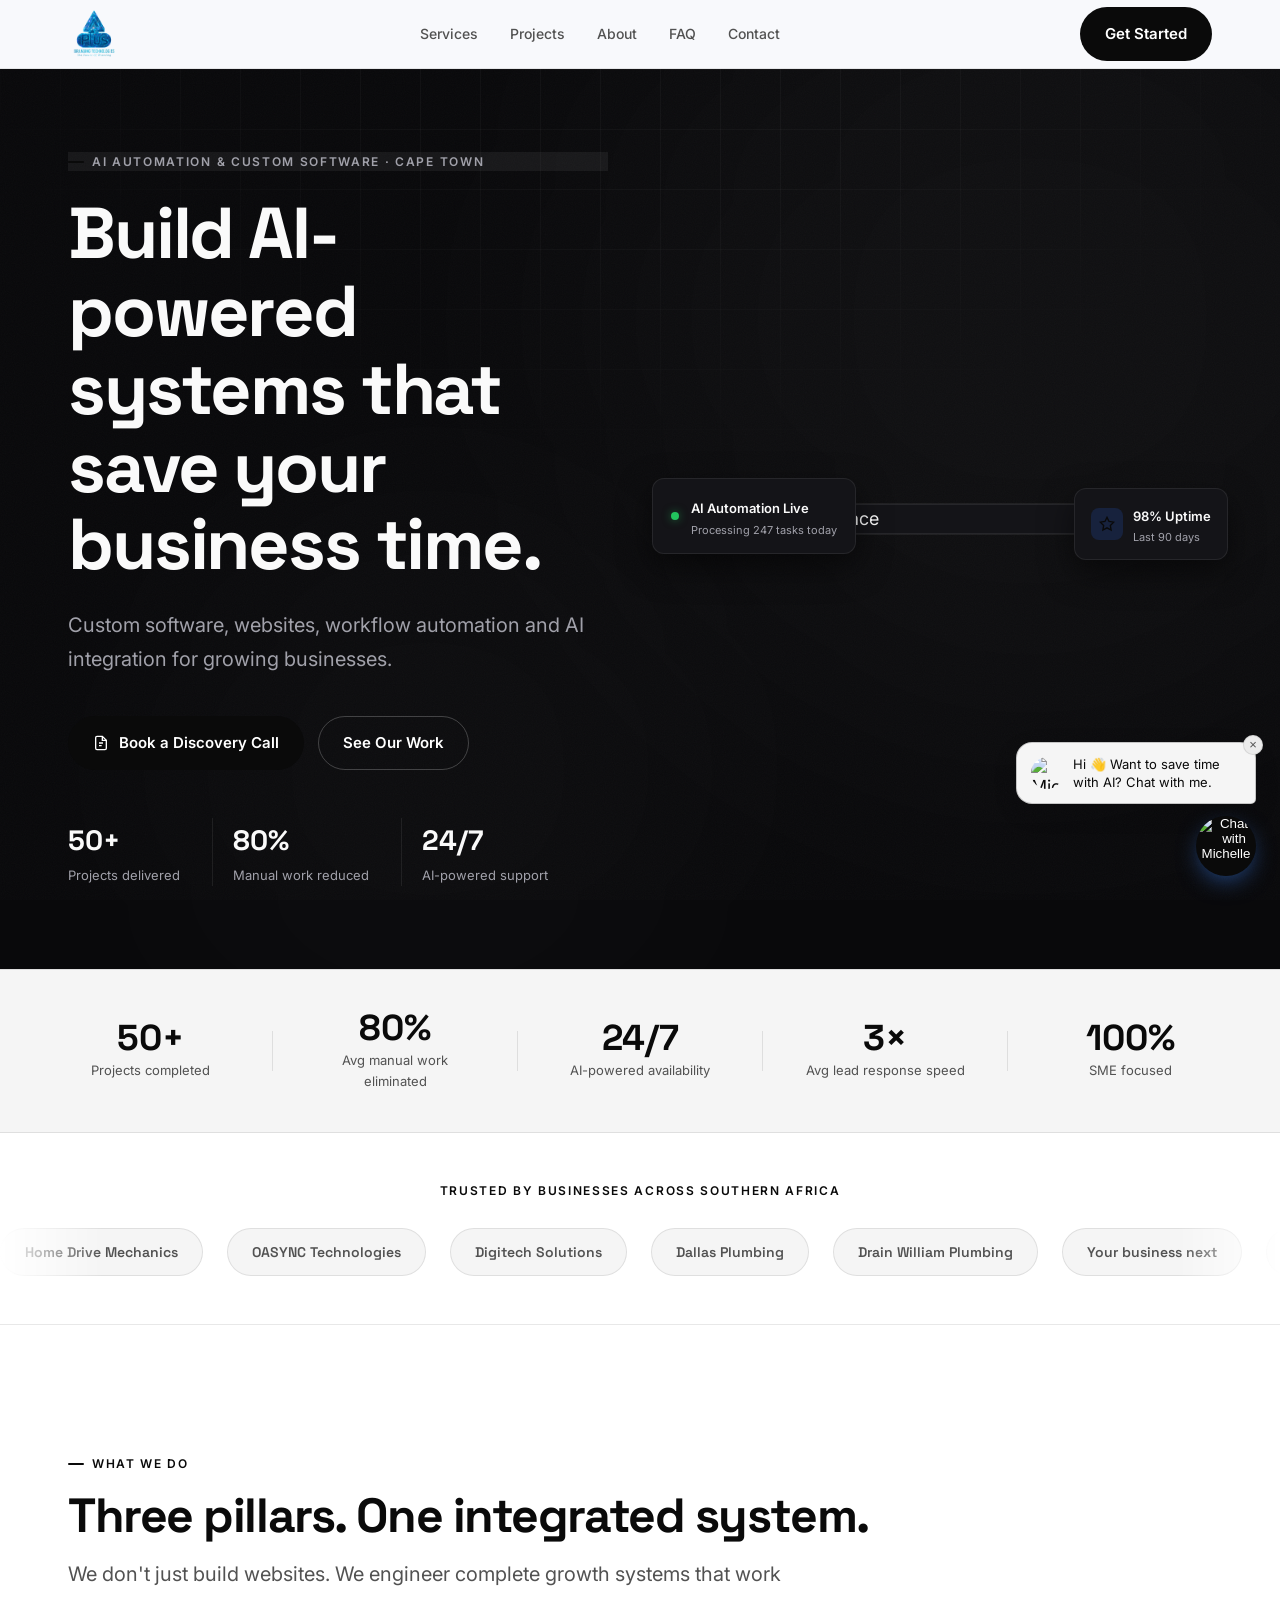
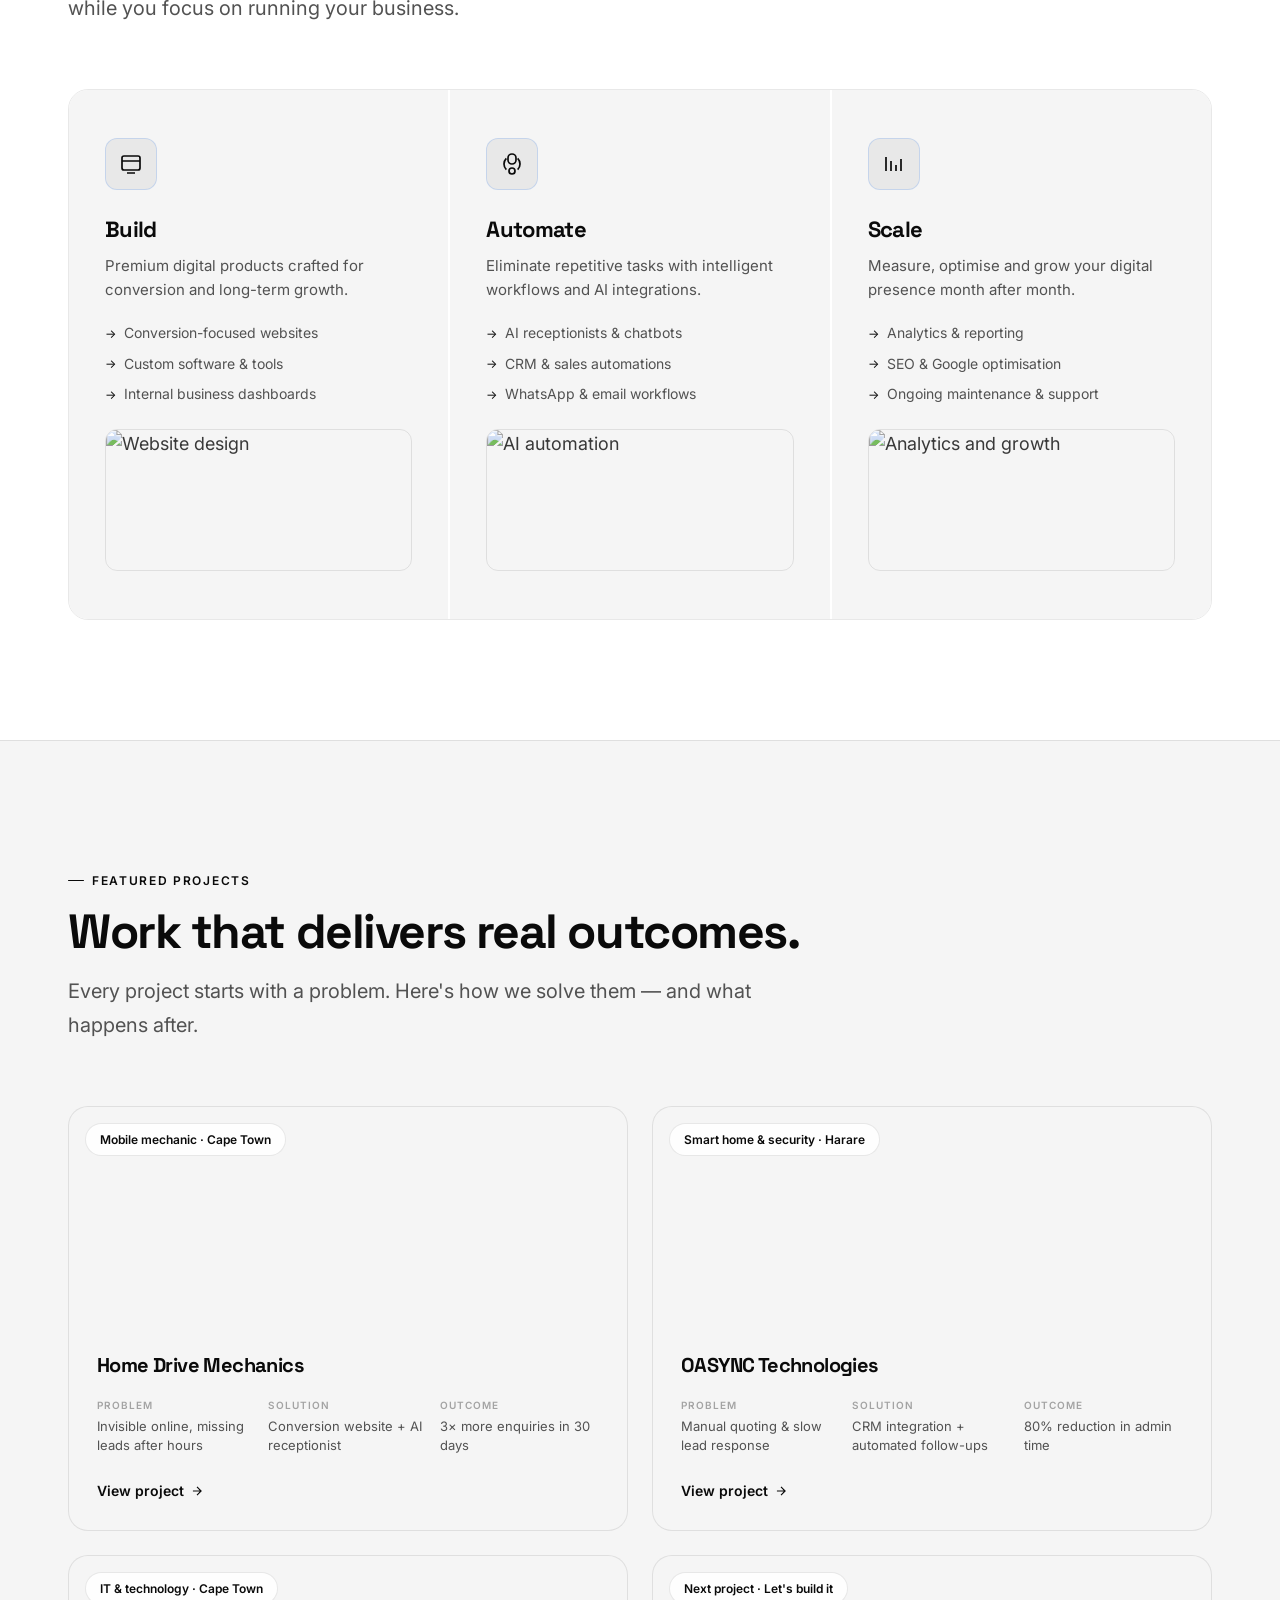
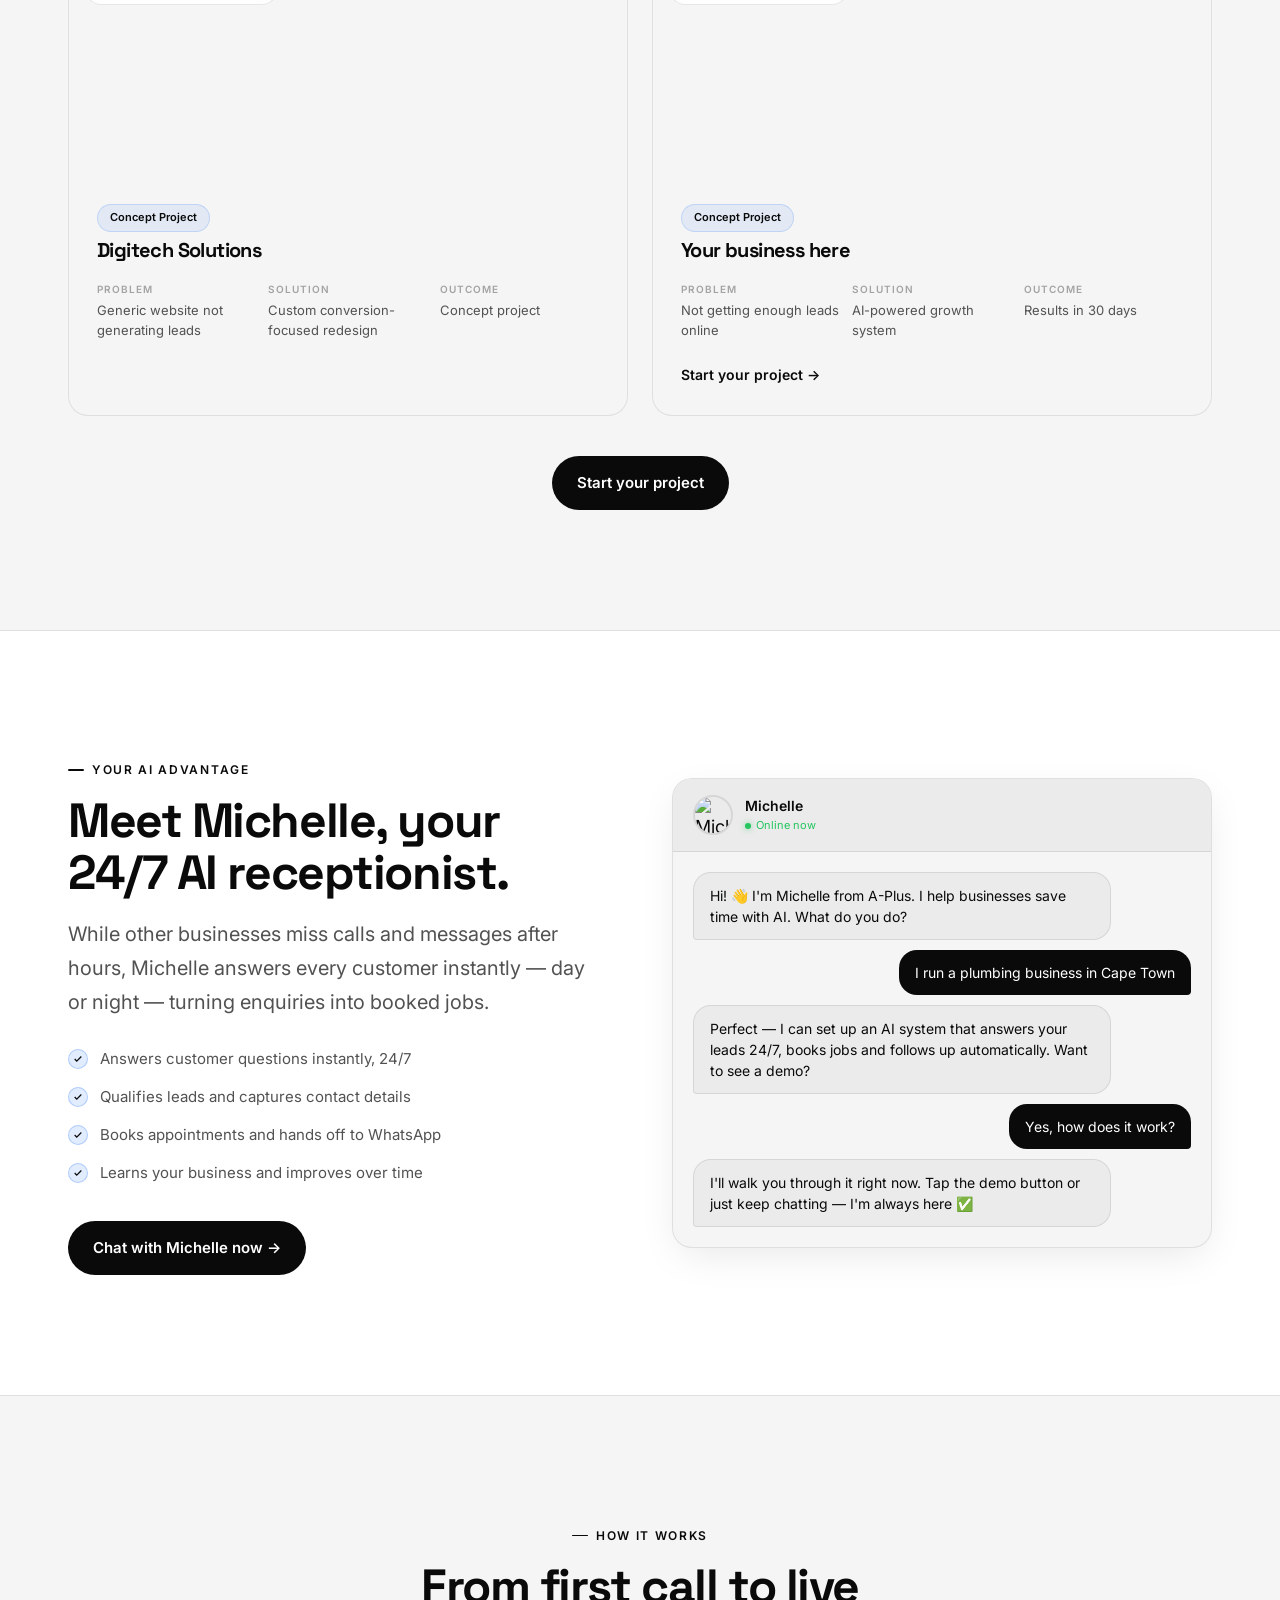
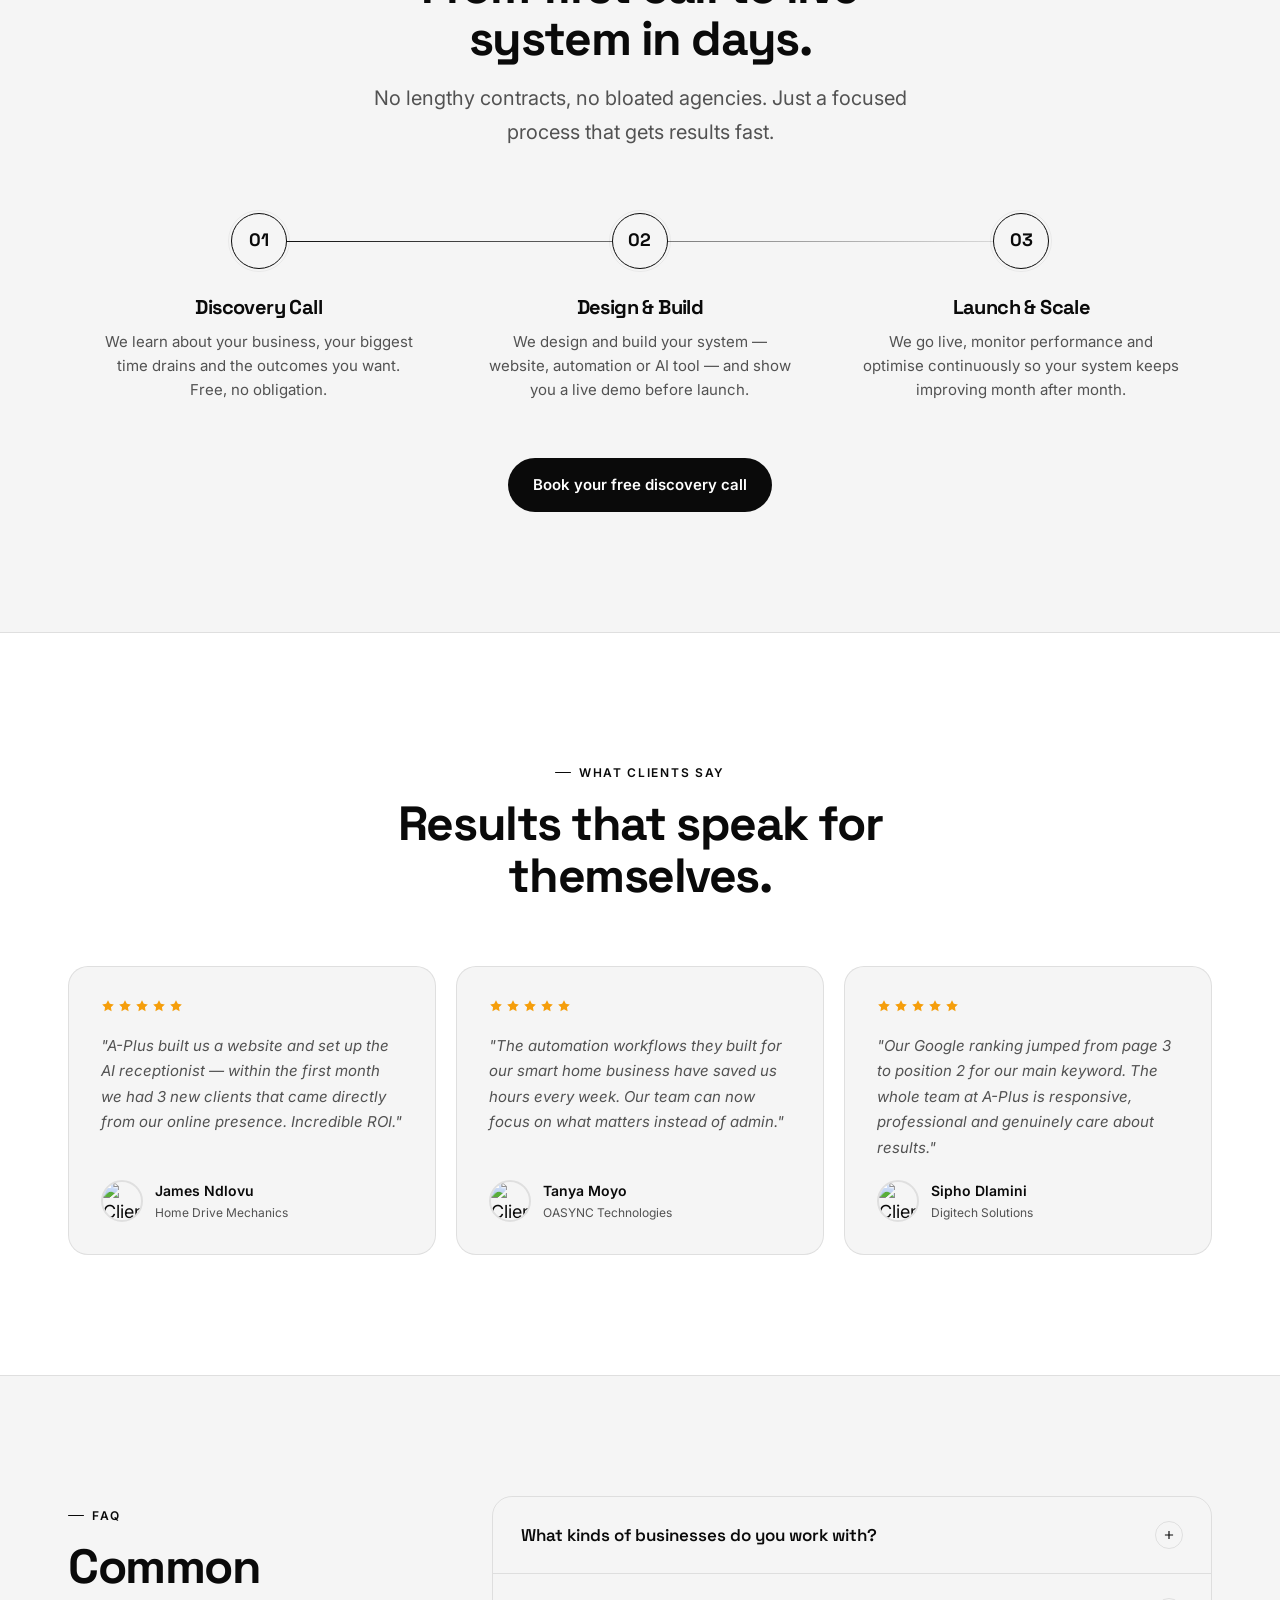
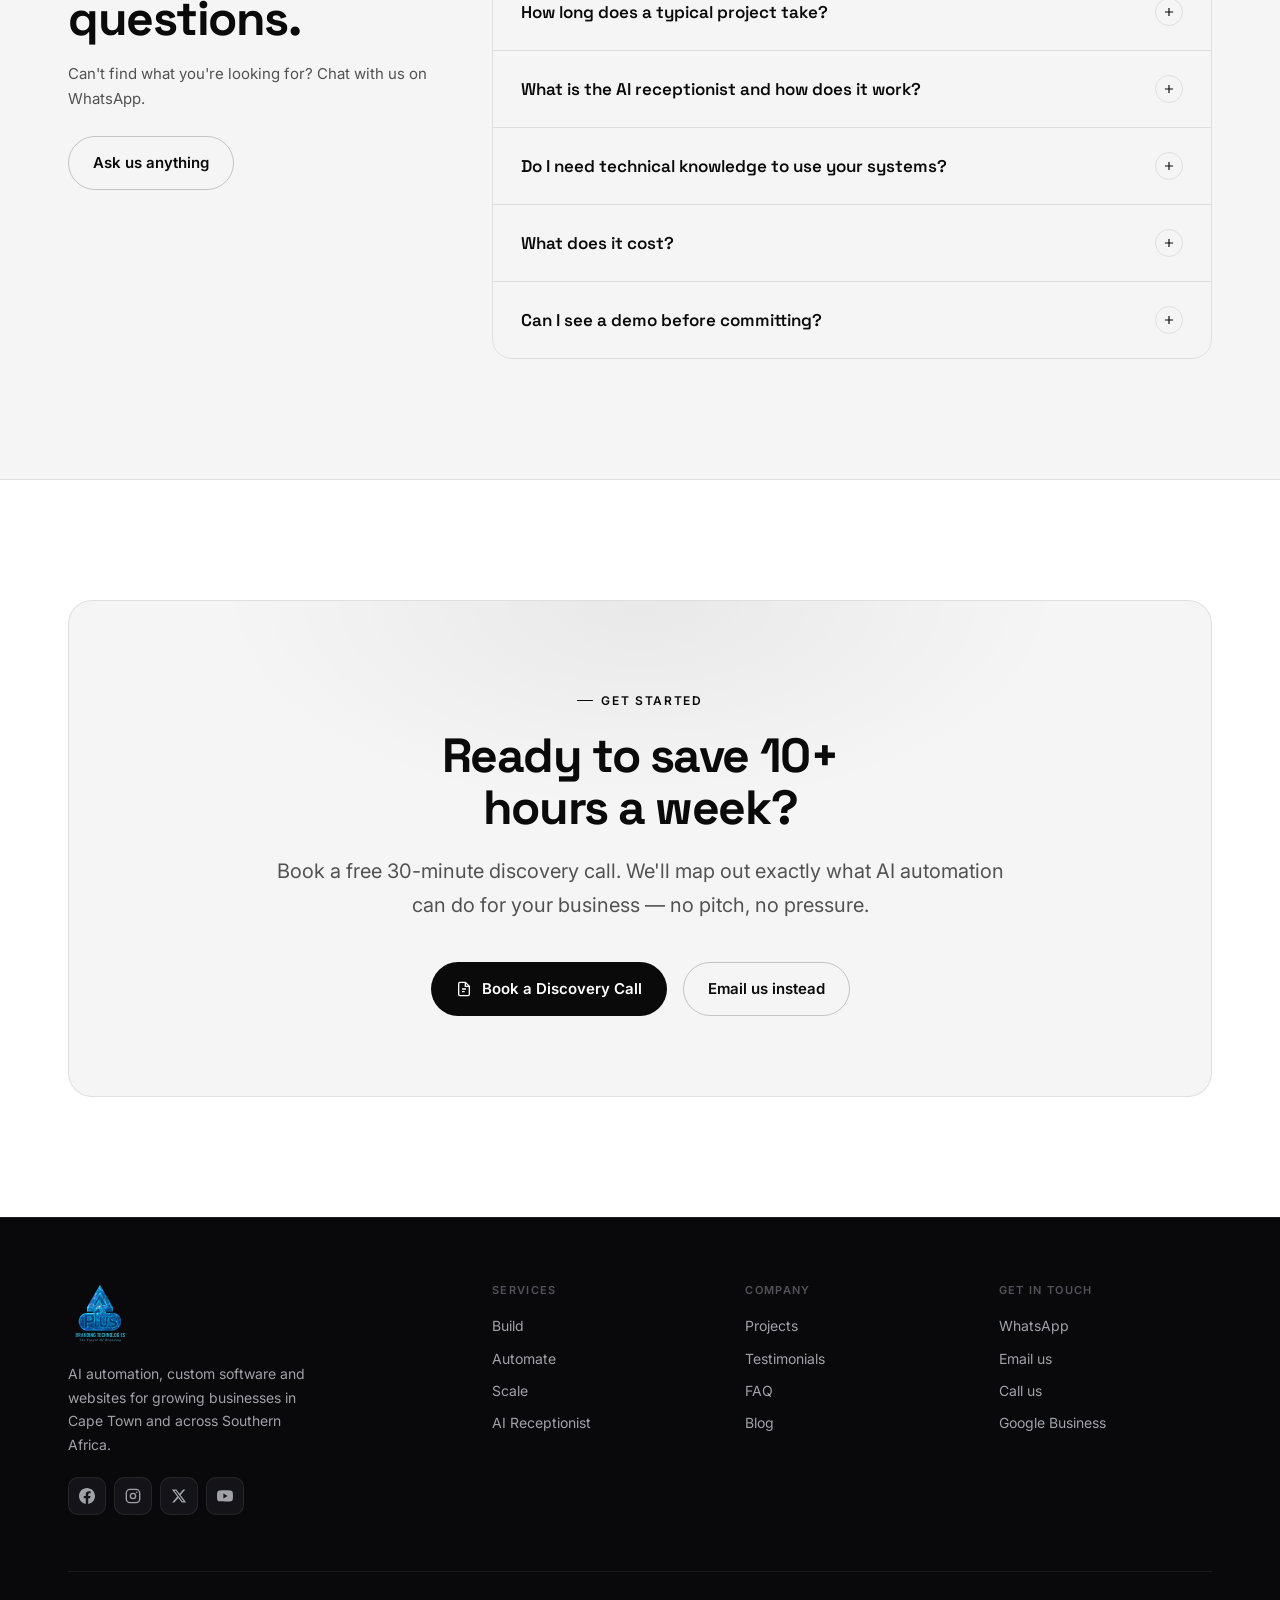
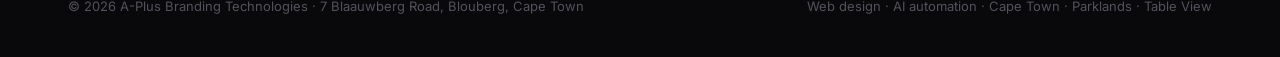
==== commit 2c63252b: "Revert "Merge branch 'main' into main" This reverts commit dc5ac93d513516aaea96dd78e5a270e3469d25c5," ====
--- a/index.html
+++ b/index.html
@@ -3,18 +3,18 @@
 <head>
 <meta charset="UTF-8" />
 <meta name="viewport" content="width=device-width, initial-scale=1.0" />
-<title>A-Plus Branding Technologies | Websites & AI Receptionists in Cape Town</title>
-<meta name="description" content="A-Plus Branding Technologies builds conversion-focused websites with 24/7 AI receptionists and automation for businesses in Parklands, Table View, Blouberg, Milnerton and across Cape Town. See a free demo before you pay." />
+<title>A-Plus Branding Technologies | AI Automation & Custom Software for SMEs</title>
+<meta name="description" content="A-Plus Branding Technologies builds AI-powered systems, custom software and automation workflows for growing businesses. Book a discovery call." />
 <meta name="theme-color" content="#FFFFFF" />
 <link rel="canonical" href="https://aplusbrandingtechnologies.com/" />
 <meta property="og:type" content="website" />
-<meta property="og:title" content="Websites & AI receptionists that turn searches into customers" />
-<meta property="og:description" content="Conversion-focused websites, 24/7 AI receptionists and automation for Cape Town businesses. See a free demo first." />
+<meta property="og:title" content="AI Automation & Custom Software for SMEs | A-Plus Branding Technologies" />
+<meta property="og:description" content="Custom software, websites, workflow automation and AI integration for growing businesses. Book a discovery call." />
 <meta property="og:url" content="https://aplusbrandingtechnologies.com/" />
 <meta property="og:site_name" content="A-Plus Branding Technologies" />
 <meta name="twitter:card" content="summary_large_image" />
 
-<link rel="icon" href="data:image/svg+xml,%3Csvg xmlns='http://www.w3.org/2000/svg' viewBox='0 0 32 32'%3E%3Crect width='32' height='32' rx='7' fill='%230B1A2E'/%3E%3Ctext x='16' y='23' font-family='Arial,sans-serif' font-size='19' font-weight='700' fill='%230FB7A0' text-anchor='middle'%3EA%2B%3C/text%3E%3C/svg%3E" />
+<link rel="icon" href="data:image/svg+xml,%3Csvg xmlns='http://www.w3.org/2000/svg' viewBox='0 0 32 32'%3E%3Crect width='32' height='32' rx='7' fill='%230A0A0A'/%3E%3Ctext x='16' y='23' font-family='Arial,sans-serif' font-size='19' font-weight='700' fill='%23FFFFFF' text-anchor='middle'%3EA%2B%3C/text%3E%3C/svg%3E" />
 
 <link rel="preconnect" href="https://fonts.googleapis.com" />
 <link rel="preconnect" href="https://fonts.gstatic.com" crossorigin />
@@ -28,310 +28,339 @@
   "url": "https://aplusbrandingtechnologies.com/",
   "telephone": "+27612017287",
   "email": "info@aplusbrandingtechnologies.com",
-  "priceRange": "RR",
-  "description": "Conversion-focused websites, AI receptionists and business automation for local businesses in Cape Town.",
+  "description": "AI automation, custom software and websites for growing businesses in Cape Town.",
   "address": { "@type": "PostalAddress", "streetAddress": "7 Blaauwberg Road", "addressLocality": "Blouberg", "addressRegion": "Western Cape", "addressCountry": "ZA" },
   "sameAs": ["https://share.google/vMiDCUCj3IaCJYwOH","https://www.facebook.com/aplusbrandingtechnologies","https://www.instagram.com/aplusbranding/","https://x.com/aplusbranding1","https://www.youtube.com/@aplusbrandingtech"]
 }
 </script>
-<script type="application/ld+json">
-{
-  "@context": "https://schema.org",
-  "@type": "FAQPage",
-  "mainEntity": [
-    { "@type": "Question", "name": "How much does a website cost?", "acceptedAnswer": { "@type": "Answer", "text": "Starter websites begin at R2 500 once-off, plus hosting from R199/month. You see a free demo of your site before you pay anything." } },
-    { "@type": "Question", "name": "What is an AI receptionist?", "acceptedAnswer": { "@type": "Answer", "text": "Michelle is a 24/7 AI assistant on your website that answers customer questions, qualifies leads and books jobs automatically — even after hours." } },
-    { "@type": "Question", "name": "How long does it take to build?", "acceptedAnswer": { "@type": "Answer", "text": "Most websites go live within 3 to 14 days, depending on how many pages and features you need." } },
-    { "@type": "Question", "name": "Do I need to be technical?", "acceptedAnswer": { "@type": "Answer", "text": "Not at all. We handle everything — design, hosting, your Google profile and the AI receptionist setup. You just bring your business." } },
-    { "@type": "Question", "name": "Which areas do you serve?", "acceptedAnswer": { "@type": "Answer", "text": "We are based in Blouberg and serve Parklands, Table View, Milnerton and all of Cape Town — and we work with clients across South Africa and beyond." } },
-    { "@type": "Question", "name": "What if I already have a website?", "acceptedAnswer": { "@type": "Answer", "text": "We can redesign your existing site, or simply add Michelle the AI receptionist and automation to what you already have." } }
-  ]
+
+<style>
+:root{
+  --bg: #FFFFFF;
+  --surface: #F5F5F5;
+  --surface-2: #EBEBEB;
+  --accent: #0A0A0A;
+  --accent-light: #333333;
+  --accent-glow: rgba(0,0,0,0.05);
+  --accent-glow-strong: rgba(0,0,0,0.09);
+  --text: #0A0A0A;
+  --text-muted: #525252;
+  --text-faint: #A3A3A3;
+  --border: rgba(0,0,0,0.09);
+  --border-hover: rgba(0,0,0,0.2);
+  --display: 'Space Grotesk', sans-serif;
+  --body: 'Inter', sans-serif;
+  --maxw: 1200px;
+  --r: 12px;
+  --r-lg: 20px;
+  --section-gap: 120px;
 }
-</script>
-
-<style>
-  :root{
-    --bg:#FFFFFF; --bg-2:#F4F8FD; --bg-3:#E9F1FA;
-    --ink:#0B1A2E; --ink-soft:#51647A; --ink-faint:#90A0B3;
-    --accent:#0FB7A0; --accent-2:#2C6BEC; --accent-soft:#13C9AF; --accent-ink:#04221C; --accent-deep:#0A8E7C;
-    --line:rgba(11,26,46,.10); --line-2:rgba(11,26,46,.17);
-    --display:"Bricolage Grotesque",sans-serif;
-    --body:"Hanken Grotesk",sans-serif;
-    --mono:"Space Mono",monospace;
-    --grad:linear-gradient(120deg,#0BA890,#2C6BEC);
-    --shadow:0 22px 50px -30px rgba(11,26,46,.28);
-    --shadow-soft:0 14px 34px -22px rgba(11,26,46,.22);
-    --r:16px; --r-lg:26px; --maxw:1180px;
-  }
-  *{box-sizing:border-box;margin:0;padding:0}
-  html{scroll-behavior:smooth}
-  body{background:var(--bg);color:var(--ink);font-family:var(--body);font-size:17px;line-height:1.6;-webkit-font-smoothing:antialiased;overflow-x:hidden}
-  a{color:inherit;text-decoration:none}
-  img{max-width:100%;display:block}
-  .wrap{width:100%;max-width:var(--maxw);margin:0 auto;padding:0 22px;position:relative;z-index:2}
-  .kicker{font-family:var(--mono);font-size:12.5px;letter-spacing:.18em;text-transform:uppercase;color:var(--accent-deep);display:inline-flex;align-items:center;gap:9px;font-weight:700}
-  .kicker::before{content:"";width:22px;height:1px;background:var(--accent)}
-  h1,h2,h3{font-family:var(--display);font-weight:700;line-height:1.04;letter-spacing:-.02em;color:var(--ink)}
-  h2{font-size:clamp(30px,5vw,52px)}
-  .lead{color:var(--ink-soft);font-size:clamp(16px,2vw,19px);max-width:60ch}
-  .grad-text{background:var(--grad);-webkit-background-clip:text;background-clip:text;color:transparent}
-
-  .btn{display:inline-flex;align-items:center;gap:10px;font-family:var(--body);font-weight:600;font-size:16px;padding:15px 24px;border-radius:100px;border:1px solid transparent;cursor:pointer;transition:.25s ease;white-space:nowrap}
-  .btn-primary{background:var(--accent);color:var(--accent-ink)}
-  .btn-primary:hover{background:var(--accent-soft);transform:translateY(-2px);box-shadow:0 14px 30px -12px rgba(15,183,160,.6)}
-  .btn-ghost{background:#fff;color:var(--ink);border-color:var(--line-2)}
-  .btn-ghost:hover{border-color:var(--accent);color:var(--accent-deep);box-shadow:var(--shadow-soft)}
-  .btn svg{width:18px;height:18px}
-
-  header.nav{position:sticky;top:0;z-index:50;backdrop-filter:blur(12px);background:rgba(255,255,255,.82);border-bottom:1px solid var(--line)}
-  .nav-in{display:flex;align-items:center;justify-content:space-between;height:70px}
-  .logo{display:flex;align-items:center;gap:11px;font-family:var(--display);font-weight:800;font-size:19px;letter-spacing:-.02em;color:var(--ink)}
-  .logo .mark{width:34px;height:34px;border-radius:9px;background:var(--grad);color:#fff;display:grid;place-items:center;font-size:16px;font-weight:800}
-  .logo img.brand{height:38px;width:auto;display:none}
-  .logo small{display:block;font-family:var(--mono);font-weight:400;font-size:9.5px;letter-spacing:.16em;color:var(--ink-faint);text-transform:uppercase;margin-top:1px}
-  nav.links{display:flex;align-items:center;gap:26px}
-  nav.links a{font-size:15px;color:var(--ink-soft);transition:.2s}
-  nav.links a:hover{color:var(--ink)}
-  .nav-cta{display:flex;align-items:center;gap:14px}
-  .menu-btn{display:none;background:#fff;border:1px solid var(--line-2);border-radius:10px;width:42px;height:42px;color:var(--ink);cursor:pointer}
-
-  /* ===== HERO CAROUSEL ===== */
-  .hero{position:relative;min-height:clamp(560px,86vh,760px);display:flex;align-items:center;overflow:hidden;border-bottom:1px solid var(--line);background:var(--bg)}
-  .slides{position:absolute;inset:0;z-index:0}
-  .slide{position:absolute;inset:0;opacity:0;transition:opacity 1s ease;pointer-events:none}
-  .slide.active{opacity:1;pointer-events:auto}
-  .slide .bgimg{position:absolute;inset:0;background-size:cover;background-position:center;transform:scale(1.06);transition:transform 8s linear;opacity:.14}
-  .slide.active .bgimg{transform:scale(1)}
-  .slide .veil{position:absolute;inset:0}
-  .slide .veil.g1{background:radial-gradient(820px 560px at 80% 14%,rgba(15,183,160,.16),transparent 62%),radial-gradient(680px 520px at 8% 92%,rgba(44,107,236,.10),transparent 60%),var(--bg)}
-  .slide .veil.g2{background:radial-gradient(820px 560px at 18% 16%,rgba(44,107,236,.14),transparent 62%),radial-gradient(620px 520px at 92% 86%,rgba(15,183,160,.13),transparent 60%),var(--bg)}
-  .slide .veil.g3{background:radial-gradient(760px 560px at 86% 80%,rgba(19,201,175,.16),transparent 62%),radial-gradient(640px 520px at 6% 10%,rgba(44,107,236,.10),transparent 60%),var(--bg)}
-  .slide .veil.g4{background:radial-gradient(820px 560px at 50% 4%,rgba(44,107,236,.13),transparent 60%),radial-gradient(620px 520px at 80% 96%,rgba(15,183,160,.12),transparent 60%),var(--bg)}
-  .hero-grid{position:absolute;inset:0;z-index:1;pointer-events:none;opacity:.7;background-image:linear-gradient(rgba(11,26,46,.05) 1px,transparent 1px),linear-gradient(90deg,rgba(11,26,46,.05) 1px,transparent 1px);background-size:54px 54px;mask-image:radial-gradient(circle at 74% 16%,#000,transparent 72%)}
-  .hero .wrap{position:relative;z-index:3;width:100%}
-  .hero-row{display:flex;align-items:center;gap:50px;justify-content:space-between}
-  .hero-inner{max-width:620px;flex:1;min-width:0}
-  .hero-visual{flex-shrink:0;width:330px;display:flex;justify-content:center;position:relative}
-  .hero-visual::before{content:"";position:absolute;inset:-24px;background:radial-gradient(circle,rgba(15,183,160,.22),transparent 66%);z-index:0;animation:pulse 4.5s ease-in-out infinite}
-  @keyframes pulse{0%,100%{opacity:.6;transform:scale(1)}50%{opacity:1;transform:scale(1.1)}}
-  .emblem{position:relative;z-index:1;width:320px;height:320px;border-radius:26px;overflow:hidden;border:1px solid var(--line);background:#fff;box-shadow:0 30px 70px -30px rgba(44,107,236,.4)}
-  .emblem img{width:100%;height:100%;object-fit:cover;display:block}
-  @keyframes float{0%,100%{transform:translateY(0)}50%{transform:translateY(-12px)}}
-  .emblem{animation:float 6s ease-in-out infinite}
-  .slide-content{display:none}
-  .slide-content.show{display:block;animation:rise .7s cubic-bezier(.2,.7,.2,1) both}
-  @keyframes rise{from{opacity:0;transform:translateY(24px)}to{opacity:1;transform:none}}
-  .hero .kicker{margin-bottom:20px}
-  .hero h1{font-size:clamp(38px,7vw,76px);font-weight:800;max-width:18ch;margin-bottom:0}
-  .hero p.lead{margin:22px 0 32px;max-width:54ch}
-  .hero-cta{display:flex;flex-wrap:wrap;gap:14px;align-items:center}
-
-  .hero-ui{position:absolute;left:0;right:0;bottom:26px;z-index:4}
-  .hero-ui .wrap{display:flex;align-items:center;gap:18px}
-  .dots{display:flex;gap:9px}
-  .dots button{width:30px;height:4px;border-radius:4px;border:none;background:var(--line-2);cursor:pointer;padding:0;overflow:hidden;position:relative;transition:.3s}
-  .dots button.on{background:rgba(15,183,160,.3);width:54px}
-  .dots button .fill{position:absolute;inset:0;width:0;background:var(--accent);border-radius:4px}
-  .dots button.on .fill.run{animation:prog var(--dur,6s) linear forwards}
-  @keyframes prog{from{width:0}to{width:100%}}
-  .arrows{display:flex;gap:8px;margin-left:auto}
-  .arrows button{width:42px;height:42px;border-radius:50%;border:1px solid var(--line-2);background:#fff;color:var(--ink);cursor:pointer;display:grid;place-items:center;transition:.2s}
-  .arrows button:hover{border-color:var(--accent);color:var(--accent-deep)}
-  .arrows svg{width:18px;height:18px}
-
-  /* ===== STATS BAR ===== */
-  .stats-sec{border-bottom:1px solid var(--line);background:var(--bg-2);padding:34px 0}
-  .stats{display:grid;grid-template-columns:repeat(4,1fr);gap:18px;text-align:center}
-  .stat{padding:6px 10px}
-  .stat .snum{font-family:var(--display);font-weight:800;font-size:clamp(28px,4vw,42px);line-height:1}
-  .stat .slbl{color:var(--ink-soft);font-size:14px;margin-top:8px}
-  .stat + .stat{border-left:1px solid var(--line)}
-
-  /* ===== LOGO MARQUEE ===== */
-  .marquee-sec{border-bottom:1px solid var(--line);background:var(--bg);padding:28px 0}
-  .marquee-sec p.lbl{text-align:center;font-family:var(--mono);font-size:11.5px;letter-spacing:.16em;text-transform:uppercase;color:var(--ink-faint);margin-bottom:18px}
-  .marquee{overflow:hidden;-webkit-mask-image:linear-gradient(90deg,transparent,#000 8%,#000 92%,transparent);mask-image:linear-gradient(90deg,transparent,#000 8%,#000 92%,transparent)}
-  .marquee .track{display:flex;gap:30px;width:max-content;animation:scroll 32s linear infinite}
-  .marquee:hover .track{animation-play-state:paused}
-  @keyframes scroll{to{transform:translateX(-50%)}}
-  .logo-chip{display:flex;align-items:center;justify-content:center;height:54px;padding:0 26px;border:1px solid var(--line);border-radius:12px;background:#fff;color:var(--ink-soft);font-family:var(--display);font-weight:700;font-size:18px;white-space:nowrap;transition:.25s}
-  .logo-chip:hover{border-color:var(--line-2);color:var(--ink);box-shadow:var(--shadow-soft)}
-  .logo-chip img{max-height:30px;width:auto;filter:grayscale(1);opacity:.7;transition:.25s}
-  .logo-chip:hover img{filter:none;opacity:1}
-
-  section.block{padding:clamp(64px,9vw,108px) 0}
-  .sec-head{max-width:64ch;margin-bottom:48px}
-  .sec-head h2{margin:16px 0 14px}
-
-  /* ===== THREE PILLARS ===== */
-  .pillars{display:grid;grid-template-columns:repeat(3,1fr);gap:18px}
-  .pillar{background:#fff;border:1px solid var(--line);border-radius:var(--r-lg);padding:34px 30px;transition:.28s ease;box-shadow:var(--shadow-soft)}
-  .pillar:hover{transform:translateY(-5px);box-shadow:var(--shadow);border-color:var(--line-2)}
-  .pillar .ic{width:52px;height:52px;border-radius:14px;background:var(--grad);display:grid;place-items:center;color:#fff;margin-bottom:22px}
-  .pillar .ic svg{width:26px;height:26px}
-  .pillar .pn{font-family:var(--mono);font-size:12px;letter-spacing:.14em;text-transform:uppercase;color:var(--accent-deep);margin-bottom:6px}
-  .pillar h3{font-size:25px;margin-bottom:10px}
-  .pillar>p{color:var(--ink-soft);font-size:15.5px;line-height:1.55;margin-bottom:20px}
-  .pillar ul{list-style:none;display:grid;gap:12px}
-  .pillar li{display:flex;gap:11px;color:var(--ink);font-size:15.5px;font-weight:500}
-  .pillar li svg{width:20px;height:20px;color:var(--accent);flex-shrink:0;margin-top:2px}
-
-  /* ===== PORTFOLIO ===== */
-  .grid-port{display:grid;grid-template-columns:repeat(3,1fr);gap:18px}
-  .port{position:relative;border:1px solid var(--line);border-radius:var(--r);overflow:hidden;aspect-ratio:4/3;background:var(--bg-3);transition:.28s;display:block;box-shadow:var(--shadow-soft)}
-  .port:hover{transform:translateY(-4px);box-shadow:var(--shadow);border-color:var(--line-2)}
-  .port .ph{position:absolute;inset:0;background-size:cover;background-position:center}
-  .port .ph.fallback{background:linear-gradient(135deg,var(--bg-3),#fff)}
-  .port .ph.fallback::after{content:"";position:absolute;inset:0;background:radial-gradient(420px 280px at 80% 15%,rgba(15,183,160,.18),transparent 60%)}
-  .port .ov{position:absolute;inset:0;display:flex;flex-direction:column;justify-content:flex-end;padding:20px;background:linear-gradient(180deg,transparent 42%,rgba(11,26,46,.82));z-index:2}
-  .port .ov .tag{font-family:var(--mono);font-size:10.5px;letter-spacing:.14em;text-transform:uppercase;color:var(--accent-soft);margin-bottom:6px}
-  .port .ov h4{font-family:var(--display);font-weight:700;font-size:19px;color:#fff}
-  .port .ov .go{margin-top:6px;font-size:13px;color:var(--accent-soft);opacity:0;transform:translateY(6px);transition:.25s}
-  .port:hover .ov .go{opacity:1;transform:none}
-
-  .demo-cta{margin-top:30px;text-align:center}
-
-  /* ===== BLOG CARDS ===== */
-  .grid-blog{display:grid;grid-template-columns:repeat(3,1fr);gap:18px}
-  .blogcard{display:flex;flex-direction:column;background:#fff;border:1px solid var(--line);border-radius:var(--r);padding:28px 26px;transition:.28s;box-shadow:var(--shadow-soft)}
-  .blogcard:hover{transform:translateY(-4px);box-shadow:var(--shadow);border-color:var(--line-2)}
-  .blogcard .bc-tag{font-family:var(--mono);font-size:11px;letter-spacing:.12em;text-transform:uppercase;color:var(--accent-deep);margin-bottom:14px}
-  .blogcard h4{font-family:var(--display);font-weight:700;font-size:21px;line-height:1.15;margin-bottom:10px}
-  .blogcard p{color:var(--ink-soft);font-size:15px;line-height:1.55;margin-bottom:18px}
-  .blogcard .bc-go{margin-top:auto;font-size:14px;color:var(--accent-deep);font-weight:600}
-
-  /* ===== MICHELLE ===== */
-  .sam{display:grid;grid-template-columns:1.05fr .95fr;gap:54px;align-items:center}
-  .sam ul{list-style:none;margin:26px 0 32px;display:grid;gap:14px}
-  .sam li{display:flex;gap:13px;color:var(--ink-soft);font-size:16px}
-  .sam li svg{width:22px;height:22px;color:var(--accent);flex-shrink:0;margin-top:1px}
-  .chatdemo{background:#fff;border:1px solid var(--line);border-radius:var(--r-lg);overflow:hidden;box-shadow:var(--shadow)}
-  .chatdemo .ch-top{display:flex;align-items:center;gap:12px;padding:18px 20px;border-bottom:1px solid var(--line);background:var(--bg-2)}
-  .chatdemo .av{width:42px;height:42px;border-radius:50%;background:var(--grad);color:#fff;display:grid;place-items:center;font-family:var(--display);font-weight:800}
-  .chatdemo .ch-top b{display:block;font-size:15.5px}
-  .chatdemo .ch-top small{color:#0FA572;font-size:12.5px;display:flex;align-items:center;gap:6px}
-  .chatdemo .ch-top small::before{content:"";width:7px;height:7px;border-radius:50%;background:#12c07f}
-  .chatdemo .ch-body{padding:22px 20px;display:grid;gap:12px;background:var(--bg-2)}
-  .bub{max-width:82%;padding:12px 15px;border-radius:16px;font-size:14.5px;line-height:1.45}
-  .bub.bot{background:#fff;border:1px solid var(--line);border-bottom-left-radius:5px;justify-self:start;color:var(--ink)}
-  .bub.user{background:var(--accent);color:var(--accent-ink);border-bottom-right-radius:5px;justify-self:end}
-
-  /* ===== STEPS ===== */
-  .grid-step{display:grid;grid-template-columns:repeat(3,1fr);gap:18px}
-  .step{padding:32px 28px;border:1px solid var(--line);border-radius:var(--r);background:#fff;box-shadow:var(--shadow-soft)}
-  .step .num{font-family:var(--mono);font-size:13px;color:var(--accent-deep);font-weight:700}
-  .step h3{font-size:20px;margin:14px 0 9px}
-  .step p{color:var(--ink-soft);font-size:15px}
-
-  /* ===== PRICING ===== */
-  .grid-price{display:grid;grid-template-columns:repeat(3,1fr);gap:18px;align-items:stretch}
-  .price{background:#fff;border:1px solid var(--line);border-radius:var(--r-lg);padding:32px 28px;display:flex;flex-direction:column;box-shadow:var(--shadow-soft)}
-  .price.feat{border-color:var(--accent);box-shadow:0 26px 60px -34px rgba(15,183,160,.55);background:linear-gradient(180deg,rgba(15,183,160,.07),#fff 40%)}
-  .price .badge{align-self:flex-start;font-family:var(--mono);font-size:10.5px;letter-spacing:.14em;text-transform:uppercase;color:var(--accent-ink);background:var(--accent);padding:5px 11px;border-radius:100px;margin-bottom:14px}
-  .price h3{font-size:22px}
-  .price .amt{font-family:var(--display);font-weight:800;font-size:38px;margin:14px 0 2px}
-  .price .amt small{font-family:var(--body);font-weight:500;font-size:15px;color:var(--ink-faint)}
-  .price .sub{color:var(--ink-faint);font-size:13.5px;margin-bottom:22px}
-  .price ul{list-style:none;display:grid;gap:11px;margin-bottom:26px}
-  .price li{display:flex;gap:10px;font-size:15px;color:var(--ink-soft)}
-  .price li svg{width:18px;height:18px;color:var(--accent);flex-shrink:0;margin-top:2px}
-  .price .btn{margin-top:auto;justify-content:center}
-  .price-note{text-align:center;color:var(--ink-faint);font-size:14px;margin-top:26px}
-
-  /* ===== FAQ ===== */
-  .faq{max-width:820px;margin:0 auto;display:grid;gap:12px}
-  .faq-item{border:1px solid var(--line);border-radius:var(--r);background:#fff;overflow:hidden;transition:.2s;box-shadow:var(--shadow-soft)}
-  .faq-item.open{border-color:var(--line-2)}
-  .faq-q{width:100%;display:flex;align-items:center;justify-content:space-between;gap:16px;padding:22px 24px;background:none;border:none;cursor:pointer;font-family:var(--display);font-weight:700;font-size:18px;color:var(--ink);text-align:left}
-  .faq-q .chev{flex-shrink:0;width:22px;height:22px;color:var(--accent-deep);transition:transform .25s}
-  .faq-item.open .faq-q .chev{transform:rotate(180deg)}
-  .faq-a{max-height:0;overflow:hidden;transition:max-height .3s ease}
-  .faq-item.open .faq-a{max-height:320px}
-  .faq-a p{padding:0 24px 22px;color:var(--ink-soft);font-size:15.5px;line-height:1.6}
-
-  /* ===== CTA ===== */
-  .cta{background:var(--grad);color:#fff;border-radius:var(--r-lg);padding:clamp(40px,6vw,72px);text-align:center;overflow:hidden;box-shadow:0 30px 70px -34px rgba(44,107,236,.5)}
-  .cta h2{font-size:clamp(30px,5vw,50px);color:#fff}
-  .cta p{max-width:50ch;margin:16px auto 30px;color:rgba(255,255,255,.92);font-size:18px}
-  .cta .btn-dark{background:#0B1A2E;color:#fff}
-  .cta .btn-dark:hover{background:#02101f;transform:translateY(-2px)}
-  .cta .row{display:flex;gap:14px;justify-content:center;flex-wrap:wrap}
-
-  /* ===== FOOTER ===== */
-  footer{border-top:1px solid var(--line);padding:56px 0 40px;margin-top:20px;background:var(--bg-2)}
-  .foot-grid{display:grid;grid-template-columns:1.6fr 1fr 1fr;gap:40px;margin-bottom:40px}
-  footer h5{font-family:var(--mono);font-size:11px;letter-spacing:.16em;text-transform:uppercase;color:var(--ink-faint);margin-bottom:16px}
-  footer a,footer p{color:var(--ink-soft);font-size:15px;display:block;margin-bottom:9px}
-  footer a:hover{color:var(--accent-deep)}
-  .foot-bottom{border-top:1px solid var(--line);padding-top:24px;display:flex;justify-content:space-between;flex-wrap:wrap;gap:12px;color:var(--ink-faint);font-size:13.5px}
-  .socials{display:flex;gap:10px;margin-top:20px}
-  .socials a{width:40px;height:40px;border-radius:10px;border:1px solid var(--line);background:#fff;display:grid;place-items:center;color:var(--ink-soft);margin:0;transition:.2s}
-  .socials a:hover{color:var(--accent-deep);border-color:var(--accent);transform:translateY(-2px)}
-  .socials svg{width:18px;height:18px}
-
-  /* ===== MICHELLE WIDGET ===== */
-  #sam-fab{position:fixed;right:20px;bottom:20px;z-index:80;width:62px;height:62px;border-radius:50%;background:var(--grad);color:#fff;border:none;cursor:pointer;display:grid;place-items:center;box-shadow:0 16px 40px -12px rgba(44,107,236,.6);transition:.25s;overflow:hidden}
-  #sam-fab:hover{transform:scale(1.06)}
-  #sam-fab svg{width:28px;height:28px}
-  #sam-fab img{width:100%;height:100%;object-fit:cover;display:block}
-  #sam-teaser{position:fixed;right:20px;bottom:92px;z-index:80;display:none;align-items:center;gap:11px;max-width:248px;background:#fff;border:1px solid var(--line-2);border-radius:16px;border-bottom-right-radius:5px;padding:11px 13px;box-shadow:0 18px 44px -18px rgba(11,26,46,.32);cursor:pointer}
-  #sam-teaser.show{display:flex;animation:rise .4s ease both}
-  #sam-teaser img{width:34px;height:34px;border-radius:50%;object-fit:cover;flex-shrink:0}
-  #sam-teaser span{font-size:13px;line-height:1.35;color:var(--ink)}
-  #sam-teaser>button{position:absolute;top:-9px;right:-9px;width:22px;height:22px;border-radius:50%;background:#fff;border:1px solid var(--line-2);color:var(--ink-soft);cursor:pointer;font-size:14px;line-height:1;display:grid;place-items:center;padding:0}
-  .chatdemo .av,#sam-panel .top .av{overflow:hidden}
-  .chatdemo .av img,#sam-panel .top .av img{width:100%;height:100%;object-fit:cover;display:block}
-  #sam-panel{position:fixed;right:20px;bottom:94px;z-index:81;width:min(360px,calc(100vw - 40px));background:#fff;border:1px solid var(--line-2);border-radius:20px;overflow:hidden;box-shadow:0 34px 90px -30px rgba(11,26,46,.4);transform:translateY(16px) scale(.98);opacity:0;pointer-events:none;transition:.22s ease}
-  #sam-panel.open{transform:none;opacity:1;pointer-events:auto}
-  #sam-panel .top{display:flex;align-items:center;gap:11px;padding:16px 18px;background:var(--bg-2);border-bottom:1px solid var(--line)}
-  #sam-panel .top .av{width:40px;height:40px;border-radius:50%;background:var(--grad);color:#fff;display:grid;place-items:center;font-family:var(--display);font-weight:800}
-  #sam-panel .top b{font-size:15px}
-  #sam-panel .top small{color:#0FA572;font-size:12px;display:flex;align-items:center;gap:5px}
-  #sam-panel .top small::before{content:"";width:6px;height:6px;border-radius:50%;background:#12c07f}
-  #sam-panel .top .x{margin-left:auto;background:none;border:none;color:var(--ink-soft);cursor:pointer;font-size:22px;line-height:1}
-  #sam-msgs{padding:18px;height:300px;overflow-y:auto;display:flex;flex-direction:column;gap:10px;background:var(--bg-2)}
-  #sam-msgs .bub{max-width:84%}
-  .qr{display:flex;flex-wrap:wrap;gap:8px;padding:12px 18px;background:var(--bg-2)}
-  .qr button{font-family:var(--body);font-size:13px;background:#fff;border:1px solid var(--line-2);color:var(--ink);padding:8px 13px;border-radius:100px;cursor:pointer;transition:.2s}
-  .qr button:hover{border-color:var(--accent);color:var(--accent-deep)}
-  .sam-input{display:flex;gap:8px;padding:12px 14px;border-top:1px solid var(--line);background:#fff}
-  .sam-input input{flex:1;background:var(--bg);border:1px solid var(--line-2);color:var(--ink);border-radius:100px;padding:11px 16px;font-family:var(--body);font-size:14px;outline:none}
-  .sam-input input:focus{border-color:var(--accent)}
-  .sam-input button{background:var(--accent);border:none;color:var(--accent-ink);width:42px;height:42px;border-radius:50%;cursor:pointer;display:grid;place-items:center;flex-shrink:0}
-  .sam-input button svg{width:18px;height:18px}
-
-  .rv{opacity:0;transform:translateY(24px);transition:.7s cubic-bezier(.2,.7,.2,1)}
-  .rv.in{opacity:1;transform:none}
-
-  @media(max-width:980px){
-    .hero-row{flex-direction:column-reverse;align-items:flex-start;gap:30px}
-    .hero-visual{width:auto}
-    .emblem{width:190px;height:190px}
-    .hero-inner{max-width:760px}
-  }
-  @media(max-width:560px){.emblem{width:148px;height:148px}}
-  @media(max-width:900px){
-    .pillars,.grid-port,.grid-step,.grid-price,.grid-blog{grid-template-columns:1fr 1fr}
-    .sam{grid-template-columns:1fr;gap:36px}
-    .foot-grid{grid-template-columns:1fr 1fr}
-    .stats{grid-template-columns:repeat(2,1fr)}
-    .stat:nth-child(3){border-left:none}
-    nav.links{display:none}
-    .menu-btn{display:grid;place-items:center}
-    nav.links.open{display:flex;flex-direction:column;align-items:flex-start;gap:18px;position:absolute;top:70px;left:0;right:0;background:#fff;border-bottom:1px solid var(--line);padding:20px 22px;z-index:60;box-shadow:var(--shadow)}
-  }
-  @media(max-width:640px){
-    .pillars,.grid-port,.grid-step,.grid-price,.grid-blog,.foot-grid{grid-template-columns:1fr}
-    .hero-cta .btn{flex:1}
-    .arrows{display:none}
-    .stat + .stat{border-left:none}
-    .stat:nth-child(2){border-left:1px solid var(--line)}
-    .stat:nth-child(4){border-left:1px solid var(--line)}
-  }
-  @media(prefers-reduced-motion:reduce){*{animation:none!important;transition:none!important}.rv{opacity:1;transform:none}.slide{transition:none}}
+*{box-sizing:border-box;margin:0;padding:0}
+html{scroll-behavior:smooth}
+body{background:var(--bg);color:var(--text);font-family:var(--body);font-size:18px;line-height:1.6;-webkit-font-smoothing:antialiased;overflow-x:hidden}
+a{color:inherit;text-decoration:none}
+img{max-width:100%;display:block}
+.wrap{width:100%;max-width:var(--maxw);margin:0 auto;padding:0 28px;position:relative;z-index:2}
+
+/* ── TYPOGRAPHY ── */
+h1,h2,h3,h4{font-family:var(--display);font-weight:800;line-height:1.08;letter-spacing:-0.03em}
+h1{font-size:clamp(44px,7vw,72px)}
+h2{font-size:clamp(32px,5vw,48px)}
+h3{font-size:clamp(20px,3vw,26px)}
+.label{font-family:var(--body);font-size:12px;font-weight:600;letter-spacing:0.14em;text-transform:uppercase;color:var(--accent);display:inline-flex;align-items:center;gap:8px}
+.label::before{content:"";width:16px;height:1.5px;background:var(--accent);border-radius:2px}
+.lead{color:var(--text-muted);font-size:clamp(16px,2vw,20px);line-height:1.7;max-width:56ch}
+.accent-text{color:var(--accent)}
+.grad-text{background:linear-gradient(135deg,var(--text) 30%,var(--accent));-webkit-background-clip:text;background-clip:text;color:transparent}
+
+/* ── BUTTONS ── */
+.btn{display:inline-flex;align-items:center;gap:10px;font-family:var(--body);font-weight:600;font-size:15px;padding:14px 24px;border-radius:100px;border:1px solid transparent;cursor:pointer;transition:all 0.2s ease;white-space:nowrap;text-decoration:none}
+.btn-primary{background:var(--accent);color:#fff}
+.btn-primary:hover{background:var(--accent-light);transform:translateY(-1px);box-shadow:0 8px 24px -8px var(--accent-glow-strong)}
+.btn-outline{background:transparent;color:var(--text);border-color:var(--border-hover)}
+.btn-outline:hover{border-color:var(--accent);color:var(--accent)}
+.btn svg{width:16px;height:16px;flex-shrink:0}
+
+/* ── NAV ── */
+.nav{position:sticky;top:0;z-index:50;background:rgba(248,249,252,0.95);backdrop-filter:blur(18px);-webkit-backdrop-filter:blur(18px);border-bottom:1px solid rgba(0,0,0,0.08);transition:box-shadow 0.3s}
+.nav.scrolled{box-shadow:0 2px 24px rgba(0,0,0,0.08)}
+.nav-in{display:flex;align-items:center;justify-content:space-between;height:68px}
+.logo{display:flex;align-items:center;gap:10px;font-family:var(--display);font-weight:700;font-size:18px;letter-spacing:-0.02em}
+.logo .mark{width:32px;height:32px;border-radius:8px;background:var(--accent);color:#fff;display:grid;place-items:center;font-size:14px;font-weight:700}
+.logo small{display:block;font-family:var(--body);font-weight:400;font-size:10px;letter-spacing:0.12em;color:var(--text-faint);text-transform:uppercase;margin-top:2px}
+.logo-img{height:52px;width:auto;display:block;object-fit:contain}
+nav.links{display:flex;align-items:center;gap:32px}
+nav.links a{font-size:14px;font-weight:500;color:var(--text-muted);transition:color 0.2s}
+nav.links a:hover{color:var(--text)}
+.nav-cta{display:flex;align-items:center;gap:12px}
+.menu-btn{display:none;background:none;border:1px solid var(--border-hover);border-radius:8px;width:40px;height:40px;color:var(--text);cursor:pointer;place-items:center}
+
+/* ── NOISE OVERLAY ── */
+.noise{position:fixed;inset:0;z-index:1;pointer-events:none;opacity:0.03;
+  background-image:url("data:image/svg+xml,%3Csvg xmlns='http://www.w3.org/2000/svg' width='200' height='200'%3E%3Cfilter id='n'%3E%3CfeTurbulence type='fractalNoise' baseFrequency='.9' numOctaves='4'/%3E%3C/filter%3E%3Crect width='100%25' height='100%25' filter='url(%23n)'/%3E%3C/svg%3E")}
+
+/* ── HERO ── */
+.hero{position:relative;min-height:100vh;display:flex;align-items:center;overflow:hidden;padding:80px 0}
+.hero-bg{position:absolute;inset:0;z-index:0}
+.hero-bg-img{position:absolute;inset:0;background:url('https://images.unsplash.com/photo-1521737711867-e3b97375f902?w=1800&q=75&auto=format&fit=crop') center/cover no-repeat;opacity:0.18}
+.hero-glow-1{position:absolute;width:900px;height:900px;border-radius:50%;background:rgba(255,255,255,0.03);filter:blur(140px);top:-200px;right:-200px;pointer-events:none}
+.hero-glow-2{position:absolute;width:600px;height:600px;border-radius:50%;background:rgba(255,255,255,0.02);filter:blur(120px);bottom:-100px;left:10%;pointer-events:none}
+.hero-grid-overlay{position:absolute;inset:0;background-image:linear-gradient(var(--border) 1px,transparent 1px),linear-gradient(90deg,var(--border) 1px,transparent 1px);background-size:60px 60px;mask-image:radial-gradient(ellipse 80% 80% at 50% -10%,#000 30%,transparent 70%);opacity:0.4}
+.hero .wrap{position:relative;z-index:3;width:100%}
+.hero-layout{display:grid;grid-template-columns:1fr 1fr;gap:64px;align-items:center}
+.hero-inner{display:flex;flex-direction:column;gap:0}
+.hero-label{margin-bottom:24px}
+.hero h1{margin-bottom:24px}
+.hero .lead{margin-bottom:40px}
+.hero-cta{display:flex;flex-wrap:wrap;gap:14px;align-items:center;margin-bottom:48px}
+.hero-metrics{display:flex;gap:32px;flex-wrap:wrap}
+.hero-metric .val{font-family:var(--display);font-size:28px;font-weight:700;color:var(--text)}
+.hero-metric .desc{font-size:13px;color:var(--text-muted);margin-top:2px}
+.hero-metric{border-left:1px solid var(--border);padding-left:20px}
+.hero-metric:first-child{border-left:none;padding-left:0}
+.hero-visual{position:relative}
+.dashboard-card{background:var(--surface);border:1px solid var(--border);border-radius:var(--r-lg);overflow:hidden;box-shadow:0 32px 80px -20px rgba(0,0,0,0.7),0 0 0 1px rgba(255,255,255,0.07);animation:floatY 6s ease-in-out infinite}
+@keyframes floatY{0%,100%{transform:translateY(0)}50%{transform:translateY(-10px)}}
+.dashboard-card img{width:100%;height:auto;display:block;border-radius:var(--r-lg)}
+.dash-badge{position:absolute;bottom:-20px;left:-20px;background:var(--surface);border:1px solid var(--border);border-radius:12px;padding:14px 18px;display:flex;align-items:center;gap:12px;box-shadow:0 12px 32px rgba(0,0,0,0.5)}
+.dash-badge .dot{width:8px;height:8px;border-radius:50%;background:#22C55E;flex-shrink:0;box-shadow:0 0 8px rgba(34,197,94,0.5)}
+.dash-badge span{font-size:13px;font-weight:600}
+.dash-badge small{display:block;font-size:11px;color:var(--text-muted);font-weight:400}
+.dash-badge-2{position:absolute;top:-16px;right:-16px;background:var(--surface);border:1px solid var(--border);border-radius:12px;padding:12px 16px;display:flex;align-items:center;gap:10px;box-shadow:0 12px 32px rgba(0,0,0,0.5)}
+.dash-badge-2 .ic{width:32px;height:32px;border-radius:8px;background:var(--accent-glow);display:grid;place-items:center;color:var(--accent);flex-shrink:0}
+
+/* ── SOCIAL PROOF ── */
+.proof-bar{border-top:1px solid var(--border);border-bottom:1px solid var(--border);background:var(--surface);padding:40px 0}
+.proof-grid{display:flex;align-items:center;justify-content:space-between;gap:40px;flex-wrap:wrap}
+.proof-stat{text-align:center;flex:1;min-width:120px}
+.proof-stat .num{font-family:var(--display);font-size:36px;font-weight:700;line-height:1;margin-bottom:4px}
+.proof-stat .lbl{font-size:13px;color:var(--text-muted)}
+.proof-divider{width:1px;height:40px;background:var(--border);flex-shrink:0}
+
+/* ── CLIENTS MARQUEE ── */
+.marquee-sec{padding:48px 0;border-bottom:1px solid var(--border)}
+.marquee-sec .label{display:block;text-align:center;margin-bottom:28px;justify-content:center}
+.marquee{overflow:hidden;mask-image:linear-gradient(90deg,transparent,#000 8%,#000 92%,transparent);-webkit-mask-image:linear-gradient(90deg,transparent,#000 8%,#000 92%,transparent)}
+.marquee .track{display:flex;gap:24px;width:max-content;animation:scroll 30s linear infinite}
+.marquee:hover .track{animation-play-state:paused}
+@keyframes scroll{to{transform:translateX(-50%)}}
+.client-chip{display:flex;align-items:center;justify-content:center;height:48px;padding:0 24px;border:1px solid var(--border);border-radius:100px;background:var(--surface);color:var(--text-muted);font-family:var(--display);font-weight:600;font-size:14px;white-space:nowrap;transition:0.2s}
+.client-chip:hover{border-color:var(--border-hover);color:var(--text)}
+.client-chip img{max-height:24px;width:auto;filter:grayscale(1) brightness(1.5);opacity:0.7}
+
+/* ── SECTION WRAPPER ── */
+section.s{padding:var(--section-gap) 0}
+section.s.alt{background:var(--surface);border-top:1px solid var(--border);border-bottom:1px solid var(--border)}
+.sec-head{margin-bottom:64px}
+.sec-head .label{margin-bottom:16px}
+.sec-head h2{margin-bottom:16px}
+
+/* ── SERVICES ── */
+.services-grid{display:grid;grid-template-columns:repeat(3,1fr);gap:2px;border:1px solid var(--border);border-radius:var(--r-lg);overflow:hidden}
+.svc-card{background:var(--surface);padding:48px 36px;transition:0.25s;position:relative;overflow:hidden}
+.svc-card::before{content:"";position:absolute;top:0;left:0;right:0;height:1px;background:linear-gradient(90deg,transparent,var(--accent),transparent);opacity:0;transition:0.3s}
+.svc-card:hover{background:var(--surface-2)}
+.svc-card:hover::before{opacity:1}
+.svc-card .ic{width:52px;height:52px;border-radius:12px;background:var(--accent-glow);border:1px solid rgba(59,130,246,0.2);display:grid;place-items:center;color:var(--accent);margin-bottom:28px}
+.svc-card .ic svg{width:24px;height:24px}
+.svc-card h3{font-size:22px;margin-bottom:12px}
+.svc-card .sub-list{list-style:none;margin-top:20px;display:flex;flex-direction:column;gap:8px}
+.svc-card .sub-list li{font-size:14px;color:var(--text-muted);display:flex;align-items:center;gap:8px}
+.svc-card .sub-list li::before{content:"→";color:var(--accent);font-size:12px;flex-shrink:0}
+.svc-img{margin-top:24px;border-radius:var(--r);overflow:hidden;border:1px solid var(--border)}
+.svc-img img{width:100%;height:140px;object-fit:cover;opacity:0.8;transition:0.3s}
+.svc-card:hover .svc-img img{opacity:1}
+
+/* ── PROJECTS ── */
+.projects-grid{display:grid;grid-template-columns:repeat(2,1fr);gap:24px}
+.project-card{background:var(--surface);border:1px solid var(--border);border-radius:var(--r-lg);overflow:hidden;transition:0.25s;display:flex;flex-direction:column}
+.project-card:hover{border-color:var(--border-hover);transform:translateY(-2px);box-shadow:0 12px 32px -8px rgba(0,0,0,0.10)}
+.project-card .proj-img{height:220px;overflow:hidden;position:relative}
+.project-card .proj-img img{width:100%;height:100%;object-fit:cover;transition:0.4s}
+.project-card:hover .proj-img img{transform:scale(1.04)}
+.project-card .proj-img .proj-tag{position:absolute;top:16px;left:16px;background:rgba(255,255,255,0.88);backdrop-filter:blur(8px);border:1px solid var(--border);border-radius:100px;padding:6px 14px;font-size:12px;font-weight:600;color:var(--accent)}
+.project-card .proj-body{padding:28px;flex:1;display:flex;flex-direction:column}
+.project-card h3{font-size:20px;margin-bottom:20px}
+.pso-row{display:grid;grid-template-columns:repeat(3,1fr);gap:12px;margin-bottom:24px}
+.pso-item .pso-lbl{font-size:10px;font-weight:600;letter-spacing:0.1em;text-transform:uppercase;color:var(--text-faint);margin-bottom:4px}
+.pso-item .pso-val{font-size:13px;color:var(--text-muted);line-height:1.5}
+.project-card .proj-link{margin-top:auto;font-size:14px;font-weight:600;color:var(--accent);display:flex;align-items:center;gap:6px;transition:gap 0.2s}
+.project-card:hover .proj-link{gap:10px}
+.concept-badge{background:rgba(59,130,246,0.1);border:1px solid rgba(59,130,246,0.2);color:var(--accent);border-radius:100px;padding:4px 12px;font-size:11px;font-weight:600;display:inline-flex;align-self:flex-start;margin-bottom:8px}
+
+/* ── PROCESS ── */
+.process-grid{display:grid;grid-template-columns:repeat(3,1fr);gap:0;position:relative}
+.process-grid::before{content:"";position:absolute;top:28px;left:calc(33.33% / 2);right:calc(33.33% / 2);height:1px;background:linear-gradient(90deg,var(--accent) 0%,var(--border) 100%);z-index:0}
+.process-step{position:relative;z-index:1;padding:0 32px;text-align:center}
+.process-step .step-num{width:56px;height:56px;border-radius:50%;background:var(--surface);border:1px solid var(--accent);display:flex;align-items:center;justify-content:center;font-family:var(--display);font-size:18px;font-weight:700;color:var(--accent);margin:0 auto 28px;position:relative}
+.process-step .step-num::after{content:"";position:absolute;inset:-4px;border-radius:50%;border:1px solid var(--accent-glow);animation:ringPulse 3s ease-in-out infinite}
+@keyframes ringPulse{0%,100%{opacity:0.3;transform:scale(1)}50%{opacity:0.8;transform:scale(1.1)}}
+.process-step h3{font-size:20px;margin-bottom:12px}
+.process-step p{font-size:15px;color:var(--text-muted);line-height:1.6}
+.process-cta{margin-top:56px;text-align:center}
+
+/* ── TESTIMONIALS ── */
+.testimonials-grid{display:grid;grid-template-columns:repeat(3,1fr);gap:20px}
+.testi-card{background:var(--surface);border:1px solid var(--border);border-radius:var(--r-lg);padding:32px;display:flex;flex-direction:column;gap:20px;transition:0.2s}
+.testi-card:hover{border-color:var(--border-hover)}
+.stars{display:flex;gap:3px;color:#F59E0B}
+.stars svg{width:14px;height:14px}
+.testi-card blockquote{font-size:15px;color:var(--text-muted);line-height:1.7;font-style:italic}
+.testi-author{display:flex;align-items:center;gap:12px;margin-top:auto}
+.testi-avatar{width:42px;height:42px;border-radius:50%;overflow:hidden;flex-shrink:0;border:2px solid var(--border)}
+.testi-avatar img{width:100%;height:100%;object-fit:cover}
+.testi-name{font-size:14px;font-weight:600}
+.testi-role{font-size:12px;color:var(--text-muted)}
+
+/* ── FAQ ── */
+.faq-list{display:flex;flex-direction:column;gap:0;border:1px solid var(--border);border-radius:var(--r-lg);overflow:hidden}
+.faq-item{border-bottom:1px solid var(--border)}
+.faq-item:last-child{border-bottom:none}
+.faq-q{width:100%;background:none;border:none;color:var(--text);text-align:left;padding:24px 28px;font-family:var(--display);font-size:17px;font-weight:600;cursor:pointer;display:flex;align-items:center;justify-content:space-between;gap:16px;transition:background 0.2s}
+.faq-q:hover{background:var(--surface-2)}
+.faq-q .icon{width:28px;height:28px;border-radius:50%;border:1px solid var(--border);display:grid;place-items:center;flex-shrink:0;transition:transform 0.25s,border-color 0.25s}
+.faq-q.open .icon{transform:rotate(45deg);border-color:var(--accent);color:var(--accent)}
+.faq-a{overflow:hidden;max-height:0;transition:max-height 0.35s ease,padding 0.25s}
+.faq-a.open{max-height:300px}
+.faq-a-inner{padding:0 28px 24px;color:var(--text-muted);font-size:15px;line-height:1.7}
+
+/* ── CONTACT CTA ── */
+.cta-block{background:var(--surface);border:1px solid var(--border);border-radius:24px;padding:clamp(48px,8vw,80px);text-align:center;position:relative;overflow:hidden}
+.cta-block::before{content:"";position:absolute;inset:0;background:radial-gradient(600px 300px at 50% 0%,var(--accent-glow),transparent 70%);pointer-events:none}
+.cta-block .label{justify-content:center;margin-bottom:20px}
+.cta-block h2{max-width:16ch;margin:0 auto 20px}
+.cta-block .lead{margin:0 auto 40px;text-align:center}
+.cta-block .cta-btns{display:flex;gap:16px;justify-content:center;flex-wrap:wrap}
+
+/* ── AI CHAT SECTION ── */
+.sam-section{display:grid;grid-template-columns:1fr 1fr;gap:64px;align-items:center}
+.sam-features{list-style:none;margin:28px 0 36px;display:flex;flex-direction:column;gap:14px}
+.sam-features li{display:flex;align-items:flex-start;gap:12px;font-size:15px;color:var(--text-muted)}
+.sam-features li .check{width:20px;height:20px;border-radius:50%;background:rgba(59,130,246,0.15);border:1px solid rgba(59,130,246,0.3);display:grid;place-items:center;flex-shrink:0;margin-top:2px}
+.sam-features li .check svg{width:10px;height:10px;color:var(--accent)}
+.chatdemo{background:var(--surface);border:1px solid var(--border);border-radius:var(--r-lg);overflow:hidden;box-shadow:0 12px 40px -8px rgba(0,0,0,0.10)}
+.chatdemo .ch-top{display:flex;align-items:center;gap:12px;padding:16px 20px;border-bottom:1px solid var(--border);background:var(--surface-2)}
+.chatdemo .av{width:40px;height:40px;border-radius:50%;overflow:hidden;flex-shrink:0;border:2px solid var(--border)}
+.chatdemo .av img{width:100%;height:100%;object-fit:cover}
+.chatdemo .ch-top .inf b{display:block;font-size:14px;font-weight:600}
+.chatdemo .ch-top .inf small{color:#22C55E;font-size:11px;display:flex;align-items:center;gap:5px}
+.chatdemo .ch-top .inf small::before{content:"";width:6px;height:6px;border-radius:50%;background:#22C55E;box-shadow:0 0 6px rgba(34,197,94,0.6)}
+.chatdemo .ch-body{padding:20px;display:flex;flex-direction:column;gap:10px}
+.bub{max-width:84%;padding:12px 16px;border-radius:18px;font-size:14px;line-height:1.5}
+.bub.bot{background:var(--surface-2);border:1px solid var(--border);border-bottom-left-radius:4px;align-self:flex-start}
+.bub.user{background:var(--accent);color:#fff;border-bottom-right-radius:4px;align-self:flex-end}
+
+/* ── FOOTER ── */
+footer{border-top:1px solid var(--border);padding:64px 0 40px}
+.foot-grid{display:grid;grid-template-columns:1.8fr 1fr 1fr 1fr;gap:40px;margin-bottom:56px}
+.foot-brand{display:flex;align-items:center;gap:10px;margin-bottom:16px;font-family:var(--display);font-weight:700;font-size:17px}
+.foot-desc{font-size:14px;color:var(--text-muted);line-height:1.7;max-width:28ch;margin-bottom:20px}
+footer h5{font-size:11px;font-weight:600;letter-spacing:0.12em;text-transform:uppercase;color:var(--text-faint);margin-bottom:16px}
+footer .foot-link{display:block;font-size:14px;color:var(--text-muted);margin-bottom:10px;transition:color 0.2s}
+footer .foot-link:hover{color:var(--text)}
+.socials{display:flex;gap:8px;margin-top:4px}
+.socials a{width:38px;height:38px;border-radius:10px;border:1px solid var(--border);background:var(--surface);display:grid;place-items:center;color:var(--text-muted);transition:0.2s}
+.socials a:hover{color:var(--accent);border-color:var(--accent);transform:translateY(-2px)}
+.socials svg{width:16px;height:16px}
+.foot-bottom{border-top:1px solid var(--border);padding-top:24px;display:flex;justify-content:space-between;flex-wrap:wrap;gap:12px;color:var(--text-faint);font-size:13px}
+
+/* ── SAM WIDGET ── */
+#sam-fab{position:fixed;right:24px;bottom:24px;z-index:80;width:60px;height:60px;border-radius:50%;background:var(--accent);color:#fff;border:none;cursor:pointer;display:grid;place-items:center;box-shadow:0 8px 24px -6px rgba(59,130,246,0.6);transition:0.25s;overflow:hidden}
+#sam-fab:hover{transform:scale(1.08)}
+#sam-fab img{width:100%;height:100%;object-fit:cover}
+#sam-teaser{position:fixed;right:24px;bottom:96px;z-index:80;display:none;align-items:center;gap:10px;max-width:240px;background:var(--surface);border:1px solid var(--border-hover);border-radius:16px;border-bottom-right-radius:5px;padding:12px 14px;box-shadow:0 8px 24px rgba(0,0,0,0.12);cursor:pointer}
+#sam-teaser.show{display:flex;animation:rise .4s ease both}
+#sam-teaser img{width:32px;height:32px;border-radius:50%;object-fit:cover;flex-shrink:0}
+#sam-teaser span{font-size:13px;line-height:1.4;color:var(--text)}
+#sam-teaser>button{position:absolute;top:-8px;right:-8px;width:20px;height:20px;border-radius:50%;background:var(--surface-2);border:1px solid var(--border);color:var(--text-muted);cursor:pointer;font-size:13px;line-height:1;display:grid;place-items:center;padding:0}
+#sam-panel{position:fixed;right:24px;bottom:96px;z-index:81;width:min(360px,calc(100vw - 48px));background:var(--surface);border:1px solid var(--border-hover);border-radius:20px;overflow:hidden;box-shadow:0 16px 48px -12px rgba(0,0,0,0.14);transform:translateY(12px) scale(.98);opacity:0;pointer-events:none;transition:.22s ease}
+#sam-panel.open{transform:none;opacity:1;pointer-events:auto}
+#sam-panel .top{display:flex;align-items:center;gap:10px;padding:14px 16px;background:var(--surface-2);border-bottom:1px solid var(--border)}
+#sam-panel .top .av{width:38px;height:38px;border-radius:50%;overflow:hidden;flex-shrink:0}
+#sam-panel .top .av img{width:100%;height:100%;object-fit:cover}
+#sam-panel .top b{display:block;font-size:14px;font-weight:600}
+#sam-panel .top small{color:#22C55E;font-size:11px;display:flex;align-items:center;gap:5px}
+#sam-panel .top small::before{content:"";width:6px;height:6px;border-radius:50%;background:#22C55E}
+#sam-panel .top .x{margin-left:auto;background:none;border:none;color:var(--text-muted);cursor:pointer;font-size:20px;line-height:1;padding:4px}
+#sam-msgs{padding:16px;height:280px;overflow-y:auto;display:flex;flex-direction:column;gap:10px}
+#sam-msgs .bub{max-width:86%}
+.qr{display:flex;flex-wrap:wrap;gap:7px;padding:0 16px 10px}
+.qr button{font-family:var(--body);font-size:12px;background:transparent;border:1px solid var(--border-hover);color:var(--text);padding:7px 12px;border-radius:100px;cursor:pointer;transition:0.2s}
+.qr button:hover{border-color:var(--accent);color:var(--accent)}
+.sam-input{display:flex;gap:8px;padding:12px 14px;border-top:1px solid var(--border)}
+.sam-input input{flex:1;background:var(--bg);border:1px solid var(--border-hover);color:var(--text);border-radius:100px;padding:10px 16px;font-family:var(--body);font-size:14px;outline:none}
+.sam-input input:focus{border-color:var(--accent)}
+.sam-input button{background:var(--accent);border:none;color:#fff;width:40px;height:40px;border-radius:50%;cursor:pointer;display:grid;place-items:center;flex-shrink:0}
+.sam-input button svg{width:16px;height:16px}
+
+/* ── SCROLL REVEAL ── */
+.rv{opacity:0;transform:translateY(20px);transition:.6s cubic-bezier(.2,.7,.2,1)}
+.rv.in{opacity:1;transform:none}
+
+@keyframes rise{from{opacity:0;transform:translateY(16px)}to{opacity:1;transform:none}}
+
+/* ── DARK SECTION THEMING ── */
+.dk{
+  --bg:#09090B;
+  --surface:#141418;
+  --surface-2:#1C1C22;
+  --text:#FAFAFA;
+  --text-muted:#A1A1AA;
+  --text-faint:#52525B;
+  --border:rgba(255,255,255,0.08);
+  --border-hover:rgba(255,255,255,0.16);
+  --accent-glow:rgba(37,99,235,0.18);
+  --accent-glow-strong:rgba(37,99,235,0.38);
+  background:var(--bg);
+  color:var(--text);
+}
+.proof-bar.dk{background:var(--surface);border-color:rgba(255,255,255,0.06)}
+.s.dk.alt,.s.dk+.s:not(.dk){border-color:transparent}
+.dk .project-card:hover{box-shadow:0 24px 56px -12px rgba(0,0,0,0.7)}
+.dk .proj-tag{background:rgba(9,9,11,0.82)!important;color:var(--accent)!important}
+.dk .cta-block{box-shadow:none}
+.dk .process-step .step-num{background:var(--surface)}
+.dk .faq-q:hover{background:var(--surface-2)}
+.dk .btn-outline{border-color:rgba(255,255,255,0.22);color:#fff}
+.dk .btn-outline:hover{border-color:var(--accent);color:var(--accent)}
+.dk .hero-label,.dk .label{background:rgba(255,255,255,0.06);color:var(--text-muted);border-color:rgba(255,255,255,0.1)}
+.dk .sec-head h2{color:var(--text)}
+.dk .proof-divider{background:rgba(255,255,255,0.08)}
+
+/* ── RESPONSIVE ── */
+@media(max-width:1024px){
+  .hero-layout{grid-template-columns:1fr;gap:48px}
+  .hero-visual{order:-1;max-width:520px;margin:0 auto;width:100%}
+  .services-grid{grid-template-columns:1fr}
+  .sam-section{grid-template-columns:1fr;gap:40px}
+  .foot-grid{grid-template-columns:1fr 1fr}
+  .testimonials-grid{grid-template-columns:1fr}
+}
+@media(max-width:768px){
+  :root{--section-gap:80px}
+  .projects-grid{grid-template-columns:1fr}
+  .process-grid{grid-template-columns:1fr;gap:40px}
+  .process-grid::before{display:none}
+  .process-step{padding:0}
+  .proof-grid{justify-content:center}
+  .proof-divider{display:none}
+  nav.links{display:none}
+  .menu-btn{display:grid}
+  nav.links.open{display:flex;flex-direction:column;align-items:flex-start;gap:16px;position:absolute;top:68px;left:0;right:0;background:var(--surface);border-bottom:1px solid var(--border);padding:20px 28px;z-index:60}
+  .pso-row{grid-template-columns:1fr}
+  .hero-metrics{gap:20px}
+}
+@media(max-width:560px){
+  .services-grid{grid-template-columns:1fr}
+  .hero-cta .btn{flex:1;justify-content:center}
+  .foot-grid{grid-template-columns:1fr}
+  .cta-block .cta-btns .btn{flex:1;justify-content:center}
+}
+@media(prefers-reduced-motion:reduce){*{animation:none!important;transition:none!important}.rv{opacity:1;transform:none}}
 </style>
 </head>
 <body>
+<div class="noise"></div>
 
 <!-- NAV -->
 <header class="nav" id="nav">
@@ -341,15 +370,14 @@
     </a>
     <nav class="links" id="nav-links">
       <a href="#services">Services</a>
-      <a href="#work">Our work</a>
-      <a href="#sam">AI Receptionist</a>
-      <a href="#pricing">Pricing</a>
+      <a href="#projects">Projects</a>
+      <a href="#about">About</a>
       <a href="#faq">FAQ</a>
-      <a href="blog/index.html">Blog</a>
+      <a href="#contact">Contact</a>
     </nav>
     <div class="nav-cta">
-      <a class="btn btn-primary" data-wa data-wa-msg="Hi A-Plus, I'd like to book a free call about my business.">Book a free call</a>
-      <button class="menu-btn" aria-label="Open menu" onclick="document.querySelector('nav.links').classList.toggle('open')">
+      <a class="btn btn-primary" data-wa data-wa-msg="Hi A-Plus, I'd like to book a discovery call.">Get Started</a>
+      <button class="menu-btn" aria-label="Open menu" onclick="document.getElementById('nav-links').classList.toggle('open')">
         <svg viewBox="0 0 24 24" width="20" fill="none" stroke="currentColor" stroke-width="2"><path d="M4 6h16M4 12h16M4 18h16"/></svg>
       </button>
     </div>
@@ -434,65 +462,65 @@
   </div>
 </div>
 
-<!-- STATS BAR -->
-<section class="stats-sec">
-  <div class="wrap">
-    <div class="stats">
-      <div class="stat rv"><div class="snum grad-text">24/7</div><div class="slbl">AI reception that never sleeps</div></div>
-      <div class="stat rv"><div class="snum grad-text">3–14</div><div class="slbl">Days from brief to live site</div></div>
-      <div class="stat rv"><div class="snum grad-text">5+</div><div class="slbl">Business websites built</div></div>
-      <div class="stat rv"><div class="snum grad-text">Free</div><div class="slbl">Demo before you pay a cent</div></div>
-    </div>
-  </div>
-</section>
-
-<!-- LOGO MARQUEE -->
-<section class="marquee-sec">
-  <div class="wrap"><p class="lbl">Trusted by local businesses across Cape Town &amp; beyond</p></div>
+<!-- CLIENT LOGOS -->
+<div class="marquee-sec">
+  <div class="wrap"><span class="label">Trusted by businesses across Southern Africa</span></div>
   <div class="marquee"><div class="track" id="logo-track"></div></div>
 </div>
 
-<!-- SERVICES · THREE PILLARS -->
-<section class="block" id="services">
+<!-- SERVICES -->
+<section class="s" id="services">
   <div class="wrap">
     <div class="sec-head rv">
-      <span class="kicker">What we do</span>
-      <h2>We don't just build websites. We build systems that bring you customers.</h2>
-      <p class="lead">Three things every growing business needs working together: a site that converts, automation that answers customers instantly, and the visibility to get found. We do all three.</p>
-    </div>
-    <div class="pillars">
-      <div class="pillar rv">
-        <div class="ic"><svg viewBox="0 0 24 24" fill="none" stroke="currentColor" stroke-width="1.8"><rect x="3" y="4" width="18" height="14" rx="2"/><path d="M3 9h18M8 21h8"/></svg></div>
-        <div class="pn">01 · Build</div>
-        <h3>Websites &amp; presence</h3>
-        <p>Fast, mobile-first websites built to turn visitors into enquiries — not just look pretty.</p>
-        <ul>
-          <li><svg viewBox="0 0 24 24" fill="none" stroke="currentColor" stroke-width="2"><path d="M20 6L9 17l-5-5"/></svg> Conversion-focused websites</li>
-          <li><svg viewBox="0 0 24 24" fill="none" stroke="currentColor" stroke-width="2"><path d="M20 6L9 17l-5-5"/></svg> Online stores &amp; booking pages</li>
-          <li><svg viewBox="0 0 24 24" fill="none" stroke="currentColor" stroke-width="2"><path d="M20 6L9 17l-5-5"/></svg> Branding &amp; logo design</li>
+      <span class="label">What we do</span>
+      <h2>Three pillars. One integrated system.</h2>
+      <p class="lead">We don't just build websites. We engineer complete growth systems that work while you focus on running your business.</p>
+    </div>
+    <div class="services-grid">
+      <div class="svc-card rv">
+        <div class="ic">
+          <svg viewBox="0 0 24 24" fill="none" stroke="currentColor" stroke-width="1.7"><rect x="3" y="4" width="18" height="14" rx="2"/><path d="M3 9h18M8 21h8"/></svg>
+        </div>
+        <h3>Build</h3>
+        <p style="color:var(--text-muted);font-size:15px;line-height:1.6">Premium digital products crafted for conversion and long-term growth.</p>
+        <ul class="sub-list">
+          <li>Conversion-focused websites</li>
+          <li>Custom software &amp; tools</li>
+          <li>Internal business dashboards</li>
         </ul>
-      </div>
-      <div class="pillar rv">
-        <div class="ic"><svg viewBox="0 0 24 24" fill="none" stroke="currentColor" stroke-width="1.8"><path d="M12 2a4 4 0 014 4v2a4 4 0 01-8 0V6a4 4 0 014-4z"/><path d="M5 11a7 7 0 0014 0M12 18v3"/></svg></div>
-        <div class="pn">02 · Automate</div>
-        <h3>AI &amp; workflows</h3>
-        <p>Meet Michelle — and the automations that answer, qualify and follow up with every customer for you.</p>
-        <ul>
-          <li><svg viewBox="0 0 24 24" fill="none" stroke="currentColor" stroke-width="2"><path d="M20 6L9 17l-5-5"/></svg> Michelle, 24/7 AI receptionist</li>
-          <li><svg viewBox="0 0 24 24" fill="none" stroke="currentColor" stroke-width="2"><path d="M20 6L9 17l-5-5"/></svg> WhatsApp &amp; email automation</li>
-          <li><svg viewBox="0 0 24 24" fill="none" stroke="currentColor" stroke-width="2"><path d="M20 6L9 17l-5-5"/></svg> Lead capture &amp; follow-up</li>
+        <div class="svc-img">
+          <img src="https://images.unsplash.com/photo-1467232004584-a241de8bcf5d?w=500&q=70&auto=format&fit=crop" alt="Website design" loading="lazy" />
+        </div>
+      </div>
+      <div class="svc-card rv">
+        <div class="ic">
+          <svg viewBox="0 0 24 24" fill="none" stroke="currentColor" stroke-width="1.7"><path d="M12 2a4 4 0 014 4v2a4 4 0 01-8 0V6a4 4 0 014-4z"/><circle cx="12" cy="19" r="3"/><path d="M6.34 17.66a8 8 0 010-11.32M17.66 6.34a8 8 0 010 11.32"/></svg>
+        </div>
+        <h3>Automate</h3>
+        <p style="color:var(--text-muted);font-size:15px;line-height:1.6">Eliminate repetitive tasks with intelligent workflows and AI integrations.</p>
+        <ul class="sub-list">
+          <li>AI receptionists &amp; chatbots</li>
+          <li>CRM &amp; sales automations</li>
+          <li>WhatsApp &amp; email workflows</li>
         </ul>
-      </div>
-      <div class="pillar rv">
-        <div class="ic"><svg viewBox="0 0 24 24" fill="none" stroke="currentColor" stroke-width="1.8"><path d="M4 19V5M9 19V9M14 19v-6M19 19V7"/></svg></div>
-        <div class="pn">03 · Scale</div>
-        <h3>Get found &amp; grow</h3>
-        <p>Once it's live, we make sure locals actually find you — and keep everything running smoothly.</p>
-        <ul>
-          <li><svg viewBox="0 0 24 24" fill="none" stroke="currentColor" stroke-width="2"><path d="M20 6L9 17l-5-5"/></svg> Local SEO &amp; Google Business</li>
-          <li><svg viewBox="0 0 24 24" fill="none" stroke="currentColor" stroke-width="2"><path d="M20 6L9 17l-5-5"/></svg> Social media management</li>
-          <li><svg viewBox="0 0 24 24" fill="none" stroke="currentColor" stroke-width="2"><path d="M20 6L9 17l-5-5"/></svg> Reporting &amp; ongoing support</li>
+        <div class="svc-img">
+          <img src="https://images.unsplash.com/photo-1620712943543-bcc4688e7485?w=500&q=70&auto=format&fit=crop" alt="AI automation" loading="lazy" />
+        </div>
+      </div>
+      <div class="svc-card rv">
+        <div class="ic">
+          <svg viewBox="0 0 24 24" fill="none" stroke="currentColor" stroke-width="1.7"><path d="M4 19V5M9 19V9M14 19v-6M19 19V7"/></svg>
+        </div>
+        <h3>Scale</h3>
+        <p style="color:var(--text-muted);font-size:15px;line-height:1.6">Measure, optimise and grow your digital presence month after month.</p>
+        <ul class="sub-list">
+          <li>Analytics &amp; reporting</li>
+          <li>SEO &amp; Google optimisation</li>
+          <li>Ongoing maintenance &amp; support</li>
         </ul>
+        <div class="svc-img">
+          <img src="https://images.unsplash.com/photo-1460925895917-afdab827c52f?w=500&q=70&auto=format&fit=crop" alt="Analytics and growth" loading="lazy" />
+        </div>
       </div>
     </div>
   </div>
@@ -513,9 +541,9 @@
   </div>
 </section>
 
-<!-- MICHELLE -->
-<section class="block" id="sam">
-  <div class="wrap sam">
+<!-- AI RECEPTIONIST -->
+<section class="s" id="about">
+  <div class="wrap sam-section">
     <div class="rv">
       <span class="label">Your AI advantage</span>
       <h2 style="margin:16px 0 18px">Meet Michelle, your 24/7 AI receptionist.</h2>
@@ -578,27 +606,38 @@
 <!-- TESTIMONIALS -->
 <section class="s" id="testimonials">
   <div class="wrap">
-    <div class="sec-head rv"><span class="kicker">Simple pricing</span><h2>Plans that pay for themselves.</h2><p class="lead">Start with a website, add an AI receptionist and let it bring in customers month after month. Cancel anytime.</p></div>
-    <div class="grid-price">
-      <div class="price rv">
-        <h3>Starter site</h3><div class="amt">R2 500 <small>once-off</small></div><div class="sub">+ from R199/mo hosting</div>
-        <ul>
-          <li><svg viewBox="0 0 24 24" fill="none" stroke="currentColor" stroke-width="2"><path d="M20 6L9 17l-5-5"/></svg> 1-page conversion website</li>
-          <li><svg viewBox="0 0 24 24" fill="none" stroke="currentColor" stroke-width="2"><path d="M20 6L9 17l-5-5"/></svg> Mobile-first &amp; lightning fast</li>
-          <li><svg viewBox="0 0 24 24" fill="none" stroke="currentColor" stroke-width="2"><path d="M20 6L9 17l-5-5"/></svg> WhatsApp &amp; call buttons</li>
-          <li><svg viewBox="0 0 24 24" fill="none" stroke="currentColor" stroke-width="2"><path d="M20 6L9 17l-5-5"/></svg> Basic SEO &amp; hosting setup</li>
-        </ul>
-        <a class="btn btn-ghost" data-wa data-wa-msg="Hi A-Plus, I'm interested in the Starter site.">Get started</a>
-      </div>
-      <div class="price feat rv">
-        <span class="badge">Most popular</span><h3>Growth</h3><div class="amt">R4 500 <small>once-off</small></div><div class="sub">+ from R299/mo</div>
-        <ul>
-          <li><svg viewBox="0 0 24 24" fill="none" stroke="currentColor" stroke-width="2"><path d="M20 6L9 17l-5-5"/></svg> Multi-page website</li>
-          <li><svg viewBox="0 0 24 24" fill="none" stroke="currentColor" stroke-width="2"><path d="M20 6L9 17l-5-5"/></svg> Michelle AI receptionist setup</li>
-          <li><svg viewBox="0 0 24 24" fill="none" stroke="currentColor" stroke-width="2"><path d="M20 6L9 17l-5-5"/></svg> Google Business optimisation</li>
-          <li><svg viewBox="0 0 24 24" fill="none" stroke="currentColor" stroke-width="2"><path d="M20 6L9 17l-5-5"/></svg> Monthly hosting &amp; maintenance</li>
-        </ul>
-        <a class="btn btn-primary" data-wa data-wa-msg="Hi A-Plus, I'm interested in the Growth plan.">Get started</a>
+    <div class="sec-head rv" style="text-align:center;margin-left:auto;margin-right:auto;max-width:52ch">
+      <span class="label" style="justify-content:center">What clients say</span>
+      <h2>Results that speak for themselves.</h2>
+    </div>
+    <div class="testimonials-grid">
+      <div class="testi-card rv">
+        <div class="stars">
+          <svg viewBox="0 0 24 24" fill="currentColor"><path d="M12 2l3.09 6.26L22 9.27l-5 4.87 1.18 6.88L12 17.77l-6.18 3.25L7 14.14 2 9.27l6.91-1.01L12 2z"/></svg>
+          <svg viewBox="0 0 24 24" fill="currentColor"><path d="M12 2l3.09 6.26L22 9.27l-5 4.87 1.18 6.88L12 17.77l-6.18 3.25L7 14.14 2 9.27l6.91-1.01L12 2z"/></svg>
+          <svg viewBox="0 0 24 24" fill="currentColor"><path d="M12 2l3.09 6.26L22 9.27l-5 4.87 1.18 6.88L12 17.77l-6.18 3.25L7 14.14 2 9.27l6.91-1.01L12 2z"/></svg>
+          <svg viewBox="0 0 24 24" fill="currentColor"><path d="M12 2l3.09 6.26L22 9.27l-5 4.87 1.18 6.88L12 17.77l-6.18 3.25L7 14.14 2 9.27l6.91-1.01L12 2z"/></svg>
+          <svg viewBox="0 0 24 24" fill="currentColor"><path d="M12 2l3.09 6.26L22 9.27l-5 4.87 1.18 6.88L12 17.77l-6.18 3.25L7 14.14 2 9.27l6.91-1.01L12 2z"/></svg>
+        </div>
+        <blockquote>"A-Plus built us a website and set up the AI receptionist — within the first month we had 3 new clients that came directly from our online presence. Incredible ROI."</blockquote>
+        <div class="testi-author">
+          <div class="testi-avatar"><img src="https://images.unsplash.com/photo-1507003211169-0a1dd7228f2d?w=80&q=80&auto=format&fit=crop&crop=face" alt="Client" /></div>
+          <div><div class="testi-name">James Ndlovu</div><div class="testi-role">Home Drive Mechanics</div></div>
+        </div>
+      </div>
+      <div class="testi-card rv">
+        <div class="stars">
+          <svg viewBox="0 0 24 24" fill="currentColor"><path d="M12 2l3.09 6.26L22 9.27l-5 4.87 1.18 6.88L12 17.77l-6.18 3.25L7 14.14 2 9.27l6.91-1.01L12 2z"/></svg>
+          <svg viewBox="0 0 24 24" fill="currentColor"><path d="M12 2l3.09 6.26L22 9.27l-5 4.87 1.18 6.88L12 17.77l-6.18 3.25L7 14.14 2 9.27l6.91-1.01L12 2z"/></svg>
+          <svg viewBox="0 0 24 24" fill="currentColor"><path d="M12 2l3.09 6.26L22 9.27l-5 4.87 1.18 6.88L12 17.77l-6.18 3.25L7 14.14 2 9.27l6.91-1.01L12 2z"/></svg>
+          <svg viewBox="0 0 24 24" fill="currentColor"><path d="M12 2l3.09 6.26L22 9.27l-5 4.87 1.18 6.88L12 17.77l-6.18 3.25L7 14.14 2 9.27l6.91-1.01L12 2z"/></svg>
+          <svg viewBox="0 0 24 24" fill="currentColor"><path d="M12 2l3.09 6.26L22 9.27l-5 4.87 1.18 6.88L12 17.77l-6.18 3.25L7 14.14 2 9.27l6.91-1.01L12 2z"/></svg>
+        </div>
+        <blockquote>"The automation workflows they built for our smart home business have saved us hours every week. Our team can now focus on what matters instead of admin."</blockquote>
+        <div class="testi-author">
+          <div class="testi-avatar"><img src="https://images.unsplash.com/photo-1494790108377-be9c29b29330?w=80&q=80&auto=format&fit=crop&crop=face" alt="Client" /></div>
+          <div><div class="testi-name">Tanya Moyo</div><div class="testi-role">OASYNC Technologies</div></div>
+        </div>
       </div>
       <div class="testi-card rv">
         <div class="stars">
@@ -619,43 +658,7 @@
 </section>
 
 <!-- FAQ -->
-<section class="block" id="faq" style="background:var(--bg-2);border-top:1px solid var(--line);border-bottom:1px solid var(--line)">
-  <div class="wrap">
-    <div class="sec-head rv" style="text-align:center;margin-left:auto;margin-right:auto">
-      <span class="kicker" style="justify-content:center">Questions</span>
-      <h2>Everything you need to know.</h2>
-    </div>
-    <div class="faq">
-      <div class="faq-item rv">
-        <button class="faq-q">How much does a website cost?<svg class="chev" viewBox="0 0 24 24" fill="none" stroke="currentColor" stroke-width="2"><path d="M6 9l6 6 6-6"/></svg></button>
-        <div class="faq-a"><p>Starter websites begin at <b>R2 500 once-off</b>, plus hosting from R199/month. You always see a free demo of your site before you pay anything — so there's zero risk to start.</p></div>
-      </div>
-      <div class="faq-item rv">
-        <button class="faq-q">What exactly is an AI receptionist?<svg class="chev" viewBox="0 0 24 24" fill="none" stroke="currentColor" stroke-width="2"><path d="M6 9l6 6 6-6"/></svg></button>
-        <div class="faq-a"><p>Michelle is a 24/7 AI assistant that lives on your website. She answers customer questions, qualifies leads, captures their details and books jobs — instantly, even at 2am when you're asleep. Every lead lands straight in your inbox and WhatsApp.</p></div>
-      </div>
-      <div class="faq-item rv">
-        <button class="faq-q">How long does it take to build?<svg class="chev" viewBox="0 0 24 24" fill="none" stroke="currentColor" stroke-width="2"><path d="M6 9l6 6 6-6"/></svg></button>
-        <div class="faq-a"><p>Most websites go live within <b>3 to 14 days</b>, depending on how many pages and features you need. Simple sites can be ready in just a few days.</p></div>
-      </div>
-      <div class="faq-item rv">
-        <button class="faq-q">Do I need to be technical?<svg class="chev" viewBox="0 0 24 24" fill="none" stroke="currentColor" stroke-width="2"><path d="M6 9l6 6 6-6"/></svg></button>
-        <div class="faq-a"><p>Not at all. We handle everything — design, hosting, your Google profile and the AI setup. You just tell us about your business and we do the rest.</p></div>
-      </div>
-      <div class="faq-item rv">
-        <button class="faq-q">Which areas do you serve?<svg class="chev" viewBox="0 0 24 24" fill="none" stroke="currentColor" stroke-width="2"><path d="M6 9l6 6 6-6"/></svg></button>
-        <div class="faq-a"><p>We're based in Blouberg and serve Parklands, Table View, Milnerton and all of Cape Town — and we build for clients across South Africa and beyond. Everything is done online, so location is never a problem.</p></div>
-      </div>
-      <div class="faq-item rv">
-        <button class="faq-q">What if I already have a website?<svg class="chev" viewBox="0 0 24 24" fill="none" stroke="currentColor" stroke-width="2"><path d="M6 9l6 6 6-6"/></svg></button>
-        <div class="faq-a"><p>No problem. We can redesign your existing site, or simply add Michelle the AI receptionist and automation to what you already have. Chat to us and we'll recommend the best path.</p></div>
-      </div>
-    </div>
-  </div>
-</section>
-
-<!-- INSIGHTS / BLOG -->
-<section class="block" id="insights">
+<section class="s alt" id="faq">
   <div class="wrap">
     <div style="display:grid;grid-template-columns:1fr 2fr;gap:64px;align-items:start">
       <div class="rv">
@@ -715,15 +718,16 @@
 <!-- CONTACT CTA -->
 <section class="s" id="contact">
   <div class="wrap">
-    <div class="cta rv">
-      <h2>Ready to turn your website into a sales machine?</h2>
-      <p>Book a free discovery call or get a free demo of your new site today. No upfront cost, no obligation. See it, then decide.</p>
-      <div class="row">
-        <a class="btn btn-dark" data-wa data-wa-msg="Hi A-Plus, I'd like to book a free discovery call.">
-          <svg viewBox="0 0 24 24" fill="currentColor" width="18"><path d="M.057 24l1.687-6.163a11.867 11.867 0 01-1.587-5.946C.16 5.335 5.495 0 12.05 0a11.821 11.821 0 018.413 3.488 11.824 11.824 0 013.48 8.414c-.003 6.557-5.338 11.892-11.893 11.892a11.9 11.9 0 01-5.688-1.448L.057 24z"/></svg>
-          Book a free call
+    <div class="cta-block rv">
+      <span class="label">Get started</span>
+      <h2>Ready to save 10+ hours a week?</h2>
+      <p class="lead">Book a free 30-minute discovery call. We'll map out exactly what AI automation can do for your business — no pitch, no pressure.</p>
+      <div class="cta-btns">
+        <a class="btn btn-primary" data-wa data-wa-msg="Hi A-Plus, I'd like to book a free discovery call.">
+          <svg viewBox="0 0 24 24" fill="none" stroke="currentColor" stroke-width="2"><path d="M8 2H6a2 2 0 00-2 2v16a2 2 0 002 2h12a2 2 0 002-2V8l-6-6z"/><path d="M14 2v6h6"/><path d="M9 12h6M9 16h4"/></svg>
+          Book a Discovery Call
         </a>
-        <a class="btn btn-dark" data-email>Email us instead</a>
+        <a class="btn btn-outline" data-email>Email us instead</a>
       </div>
     </div>
   </div>
@@ -736,8 +740,8 @@
   <div class="wrap">
     <div class="foot-grid">
       <div>
-        <a class="logo" href="#top" style="margin-bottom:16px"><span class="mark">A+</span><span>A-Plus<small>Branding Technologies</small></span></a>
-        <p style="max-width:34ch">AI automation, conversion-focused websites and branding for growing businesses across Cape Town and Southern Africa.</p>
+        <a class="foot-brand" href="#top"><img src="/assets/brand/logo-transparent.png" alt="A-Plus Branding Technologies" style="height:64px;width:auto;display:block" /></a>
+        <p class="foot-desc">AI automation, custom software and websites for growing businesses in Cape Town and across Southern Africa.</p>
         <div class="socials">
           <a href="https://www.facebook.com/aplusbrandingtechnologies" target="_blank" rel="noopener" aria-label="Facebook"><svg viewBox="0 0 24 24" fill="currentColor"><path d="M24 12.07C24 5.4 18.63 0 12 0S0 5.4 0 12.07C0 18.1 4.39 23.1 10.13 24v-8.44H7.08v-3.49h3.05V9.41c0-3.01 1.79-4.68 4.53-4.68 1.31 0 2.69.24 2.69.24v2.96H15.83c-1.49 0-1.96.93-1.96 1.87v2.25h3.33l-.53 3.49h-2.8V24C19.61 23.1 24 18.1 24 12.07z"/></svg></a>
           <a href="https://www.instagram.com/aplusbranding/" target="_blank" rel="noopener" aria-label="Instagram"><svg viewBox="0 0 24 24" fill="none" stroke="currentColor" stroke-width="2"><rect x="2" y="2" width="20" height="20" rx="5.5"/><circle cx="12" cy="12" r="4"/><circle cx="17.6" cy="6.4" r="1.1" fill="currentColor" stroke="none"/></svg></a>
@@ -745,12 +749,31 @@
           <a href="https://www.youtube.com/@aplusbrandingtech" target="_blank" rel="noopener" aria-label="YouTube"><svg viewBox="0 0 24 24" fill="currentColor"><path d="M23.5 6.19a3.02 3.02 0 0 0-2.12-2.14C19.5 3.55 12 3.55 12 3.55s-7.5 0-9.38.5A3.02 3.02 0 0 0 .5 6.19C0 8.07 0 12 0 12s0 3.93.5 5.81a3.02 3.02 0 0 0 2.12 2.14c1.88.5 9.38.5 9.38.5s7.5 0 9.38-.5a3.02 3.02 0 0 0 2.12-2.14C24 15.93 24 12 24 12s0-3.93-.5-5.81zM9.55 15.57V8.43L15.82 12l-6.27 3.57z"/></svg></a>
         </div>
       </div>
-      <div><h5>Company</h5><a href="#services">Services</a><a href="#work">Our work</a><a href="#sam">AI Receptionist</a><a href="#pricing">Pricing</a><a href="#faq">FAQ</a><a href="blog/index.html">Blog</a></div>
-      <div><h5>Get in touch</h5><a data-wa data-wa-msg="Hi A-Plus!">WhatsApp</a><a data-email>Email us</a><a data-tel>Call us</a><a data-gbp target="_blank" rel="noopener">Google profile</a></div>
+      <div>
+        <h5>Services</h5>
+        <a class="foot-link" href="#services">Build</a>
+        <a class="foot-link" href="#services">Automate</a>
+        <a class="foot-link" href="#services">Scale</a>
+        <a class="foot-link" href="#about">AI Receptionist</a>
+      </div>
+      <div>
+        <h5>Company</h5>
+        <a class="foot-link" href="#projects">Projects</a>
+        <a class="foot-link" href="#testimonials">Testimonials</a>
+        <a class="foot-link" href="#faq">FAQ</a>
+        <a class="foot-link" href="blog/index.html">Blog</a>
+      </div>
+      <div>
+        <h5>Get in touch</h5>
+        <a class="foot-link" data-wa data-wa-msg="Hi A-Plus!">WhatsApp</a>
+        <a class="foot-link" data-email>Email us</a>
+        <a class="foot-link" data-tel>Call us</a>
+        <a class="foot-link" data-gbp target="_blank" rel="noopener">Google Business</a>
+      </div>
     </div>
     <div class="foot-bottom">
       <span>© <span id="yr"></span> A-Plus Branding Technologies · 7 Blaauwberg Road, Blouberg, Cape Town</span>
-      <span>Websites · AI receptionists · Parklands · Table View · Blouberg · Milnerton</span>
+      <span>Web design · AI automation · Cape Town · Parklands · Table View</span>
     </div>
   </div>
 </footer>
@@ -788,66 +811,61 @@
   gbp:      "https://share.google/vMiDCUCj3IaCJYwOH"
 };
 
-/* ════════════════════════════════════════════════════════════════
-   2) DYNAMIC CONTENT — drop images in /assets, then edit these lists.
-      Leave "image" as "" to use the built-in placeholder for now.
-   ════════════════════════════════════════════════════════════════ */
-const SITE = {
-  /* Big brand logo shown in the hero. Swap to any file in assets/brand/:
-     logo-wireframe-blue.png | logo-crystal-2.png | logo-gold.png | logo-metal.png | logo-silver.jpg | logo-fire.png
-     Set to "" to hide it. */
-  heroEmblem: "assets/brand/logo-wireframe-blue.png",
-
-  /* Optional: a logo for the top nav bar (works best as a wide/transparent PNG).
-     Leave "" to keep the clean A+ text wordmark. */
-  brandLogo: "",
-
-  /* HERO carousel — add/remove slides freely. {kicker, title, text, cta, ctaMsg, image, veil} */
-  heroSlides: [
-    { kicker:"Websites · AI receptionists · automation · Cape Town",
-      title:'We build <span class="grad-text">AI-powered systems</span> that win you customers.',
-      text:"Conversion-focused websites with a 24/7 AI receptionist and automation built in — so your business captures every lead, day or night.",
-      cta:"Get my free demo", ctaMsg:"Hi A-Plus, I'd like my free website demo.", image:"", veil:"g1" },
-
-    { kicker:"Never miss a customer again",
-      title:'Meet Michelle — your <span class="grad-text">24/7 AI receptionist.</span>',
-      text:"While you sleep, Michelle answers every customer instantly, qualifies them and books the job. Your business never closes.",
-      cta:"See how Michelle works", ctaMsg:"Hi A-Plus, tell me more about the AI receptionist.", image:"", veil:"g2" },
-
-    { kicker:"Get found on Google",
-      title:'Show up when locals <span class="grad-text">search for you.</span>',
-      text:"From your website to your Google profile and local SEO — we get you visible in Parklands, Table View, Blouberg and Milnerton.",
-      cta:"Get found locally", ctaMsg:"Hi A-Plus, I want to rank on Google for my area.", image:"", veil:"g3" },
-
-    { kicker:"Done in days, not months",
-      title:'A site that <span class="grad-text">works as hard as you do.</span>',
-      text:"Conversion-focused design, WhatsApp built in, and a free demo before you pay a cent. See it first, then decide.",
-      cta:"Start free", ctaMsg:"Hi A-Plus, I'd like to start with a free demo.", image:"", veil:"g4" }
-  ],
-
-  /* LOGO strip — your clients / partners. {name, image} */
-  logos: [
-    { name:"Home Drive Mechanics", image:"" },
-    { name:"OASYNC Technologies", image:"" },
-    { name:"Digitech Solutions", image:"" },
-    { name:"Dallas Plumbing", image:"" },
-    { name:"Drain William Plumbing", image:"" },
-    { name:"+ Your business", image:"" }
-  ],
-
-  /* PORTFOLIO gallery — companies you've worked with. {title, tag, image, url}
-     Add a screenshot at assets/portfolio/<name>.jpg and set "image" to show it. */
-  portfolio: [
-    { title:"Home Drive Mechanics", tag:"Mobile mechanic · Cape Town", image:"assets/portfolio/home-drive-mechanics.jpg", url:"https://homedrivemechanics.co.za" },
-    { title:"OASYNC Technologies", tag:"Smart home & security · Harare", image:"assets/portfolio/oasync.jpg", url:"https://oasynctechnologies.com/" },
-    { title:"Digitech Solutions", tag:"IT & technology · Cape Town", image:"", url:"" },
-    { title:"Dallas Plumbing", tag:"Plumbing", image:"", url:"" },
-    { title:"Drain William Plumbing", tag:"Plumbing & drains", image:"", url:"" },
-    { title:"Your business next", tag:"Let's build yours", image:"", url:"" }
-  ]
-  /* Blog posts live in assets/posts.js (shared by the homepage and the blog page). */
-};
-/* ════════════════════════════════════════════════════════════════ */
+/* ══ SITE DATA ══ */
+const LOGOS = [
+  { name:"Home Drive Mechanics" },
+  { name:"OASYNC Technologies" },
+  { name:"Digitech Solutions" },
+  { name:"Dallas Plumbing" },
+  { name:"Drain William Plumbing" },
+  { name:"Your business next" }
+];
+
+const PROJECTS = [
+  {
+    title: "Home Drive Mechanics",
+    tag: "Mobile mechanic · Cape Town",
+    image: "assets/portfolio/home-drive-mechanics.jpg",
+    fallback: "https://images.unsplash.com/photo-1530046339160-ce3e530c7d2f?w=800&q=70&auto=format&fit=crop",
+    url: "https://homedrivemechanics.co.za",
+    problem: "Invisible online, missing leads after hours",
+    solution: "Conversion website + AI receptionist",
+    outcome: "3× more enquiries in 30 days"
+  },
+  {
+    title: "OASYNC Technologies",
+    tag: "Smart home & security · Harare",
+    image: "assets/portfolio/oasync.jpg",
+    fallback: "https://images.unsplash.com/photo-1558618666-fcd25c85cd64?w=800&q=70&auto=format&fit=crop",
+    url: "https://oasynctechnologies.com/",
+    problem: "Manual quoting & slow lead response",
+    solution: "CRM integration + automated follow-ups",
+    outcome: "80% reduction in admin time"
+  },
+  {
+    title: "Digitech Solutions",
+    tag: "IT & technology · Cape Town",
+    image: "",
+    fallback: "https://images.unsplash.com/photo-1518770660439-4636190af475?w=800&q=70&auto=format&fit=crop",
+    url: "",
+    problem: "Generic website not generating leads",
+    solution: "Custom conversion-focused redesign",
+    outcome: "Concept project",
+    concept: true
+  },
+  {
+    title: "Your business here",
+    tag: "Next project · Let's build it",
+    image: "",
+    fallback: "https://images.unsplash.com/photo-1552664730-d307ca884978?w=800&q=70&auto=format&fit=crop",
+    url: "",
+    problem: "Not getting enough leads online",
+    solution: "AI-powered growth system",
+    outcome: "Results in 30 days",
+    concept: true,
+    cta: true
+  }
+];
 
 /* ══ SETUP ══ */
 document.getElementById('yr').textContent = new Date().getFullYear();
@@ -907,12 +925,9 @@
   if(!isOpen){ btn.classList.add('open'); ans.classList.add('open'); }
 }
 
-/* ---- FAQ accordion ---- */
-document.querySelectorAll('.faq-q').forEach(b=>b.addEventListener('click',()=>b.parentElement.classList.toggle('open')));
-
-/* ---- scroll reveal ---- */
-const io=new IntersectionObserver(es=>es.forEach(e=>{if(e.isIntersecting){e.target.classList.add('in');io.unobserve(e.target);}}),{threshold:.12});
-document.querySelectorAll('.rv').forEach((el,i)=>{el.style.transitionDelay=(i%4*60)+'ms';io.observe(el);});
+/* ── Scroll reveal ── */
+const io = new IntersectionObserver(es=>es.forEach(e=>{if(e.isIntersecting){e.target.classList.add('in');io.unobserve(e.target);}}),{threshold:0.1});
+document.querySelectorAll('.rv').forEach((el,i)=>{ el.style.transitionDelay=(i%4*55)+'ms'; io.observe(el); });
 
 /* ══ MICHELLE CHAT ══ */
 const SAM_WEBHOOK = "/api/chat";
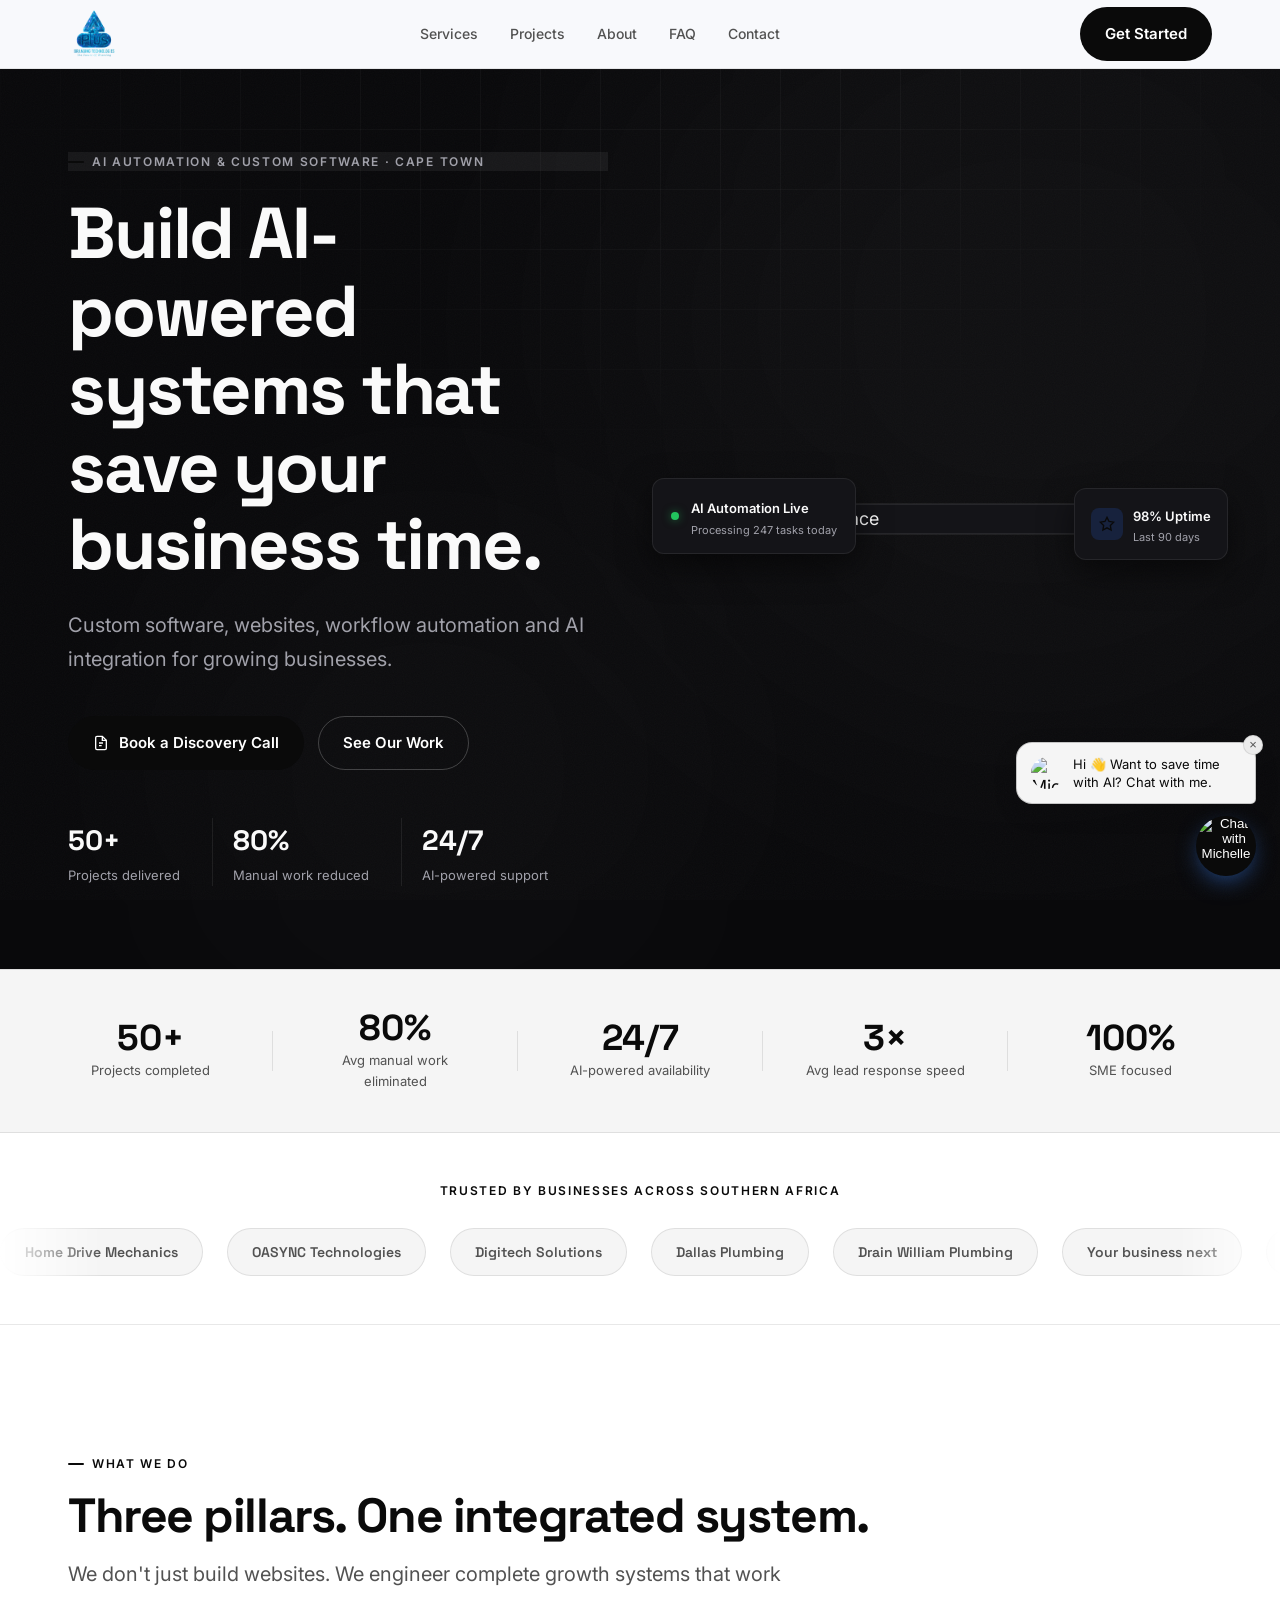
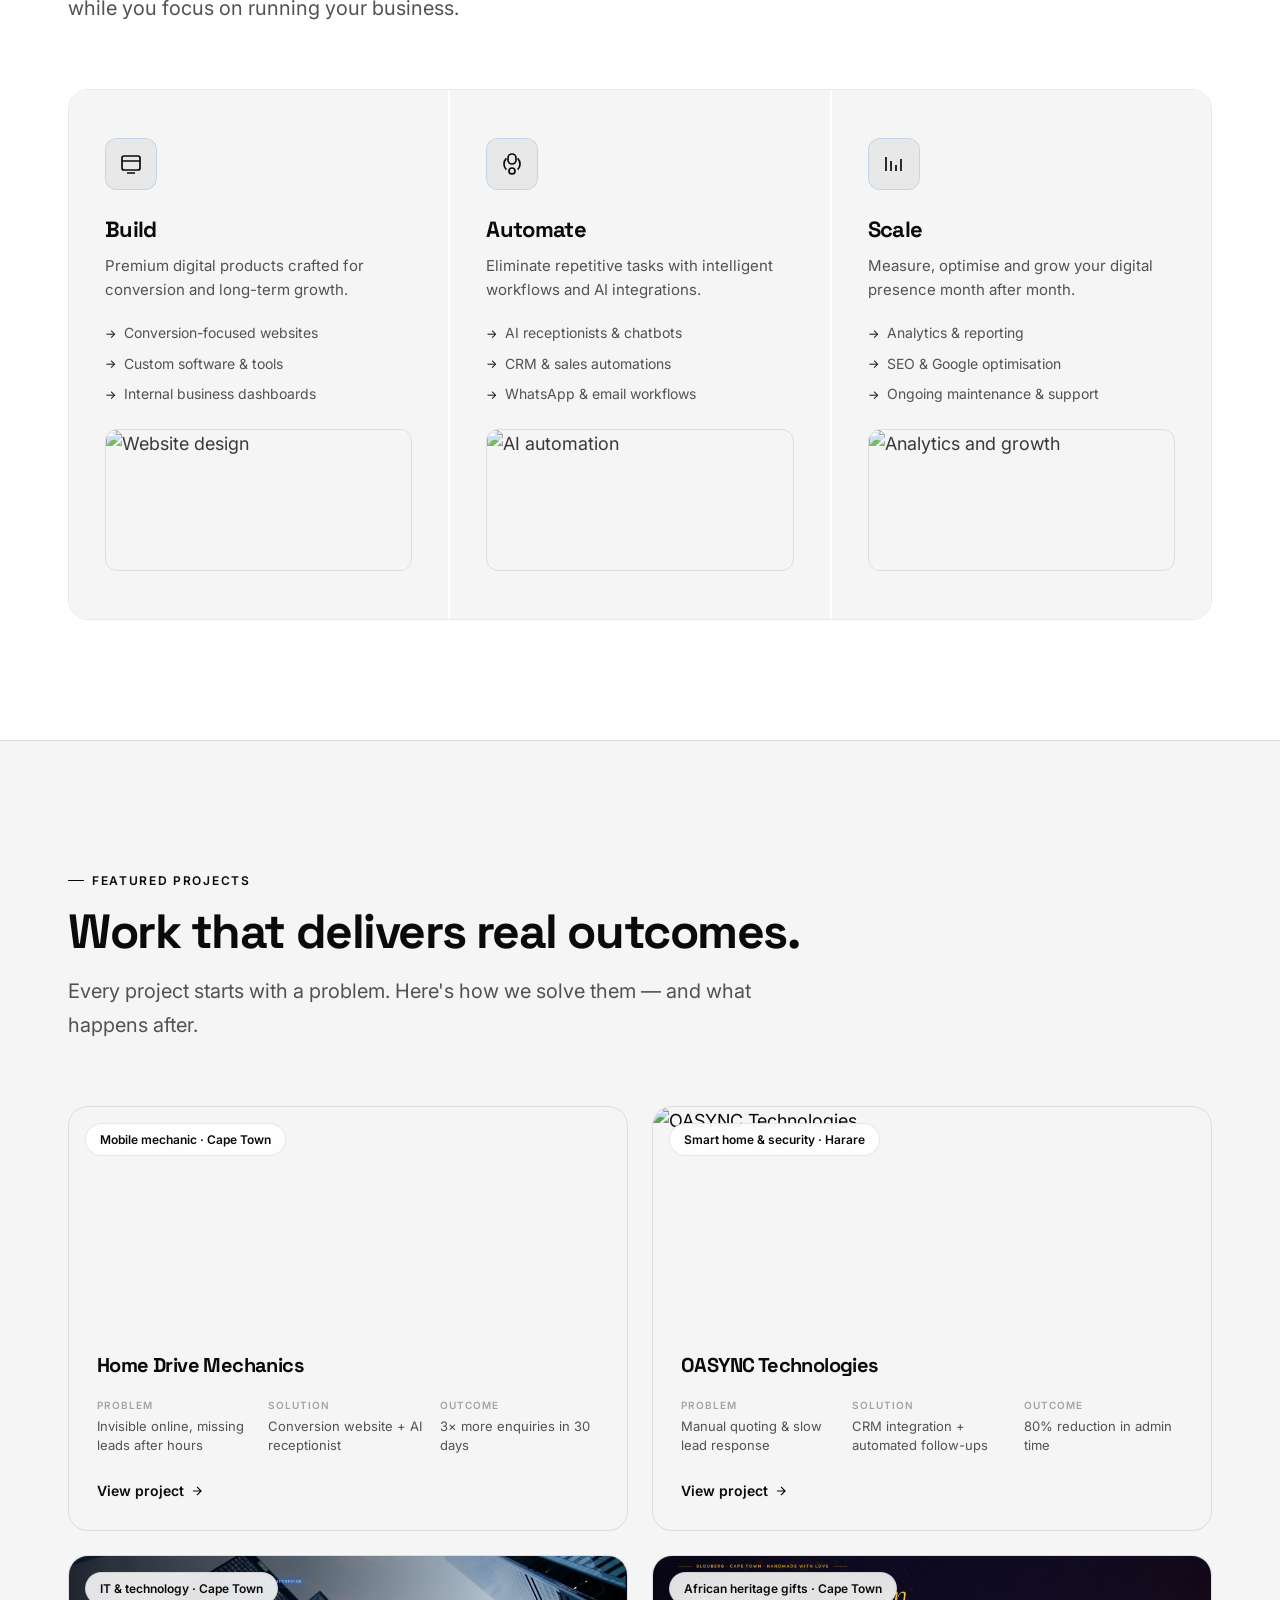
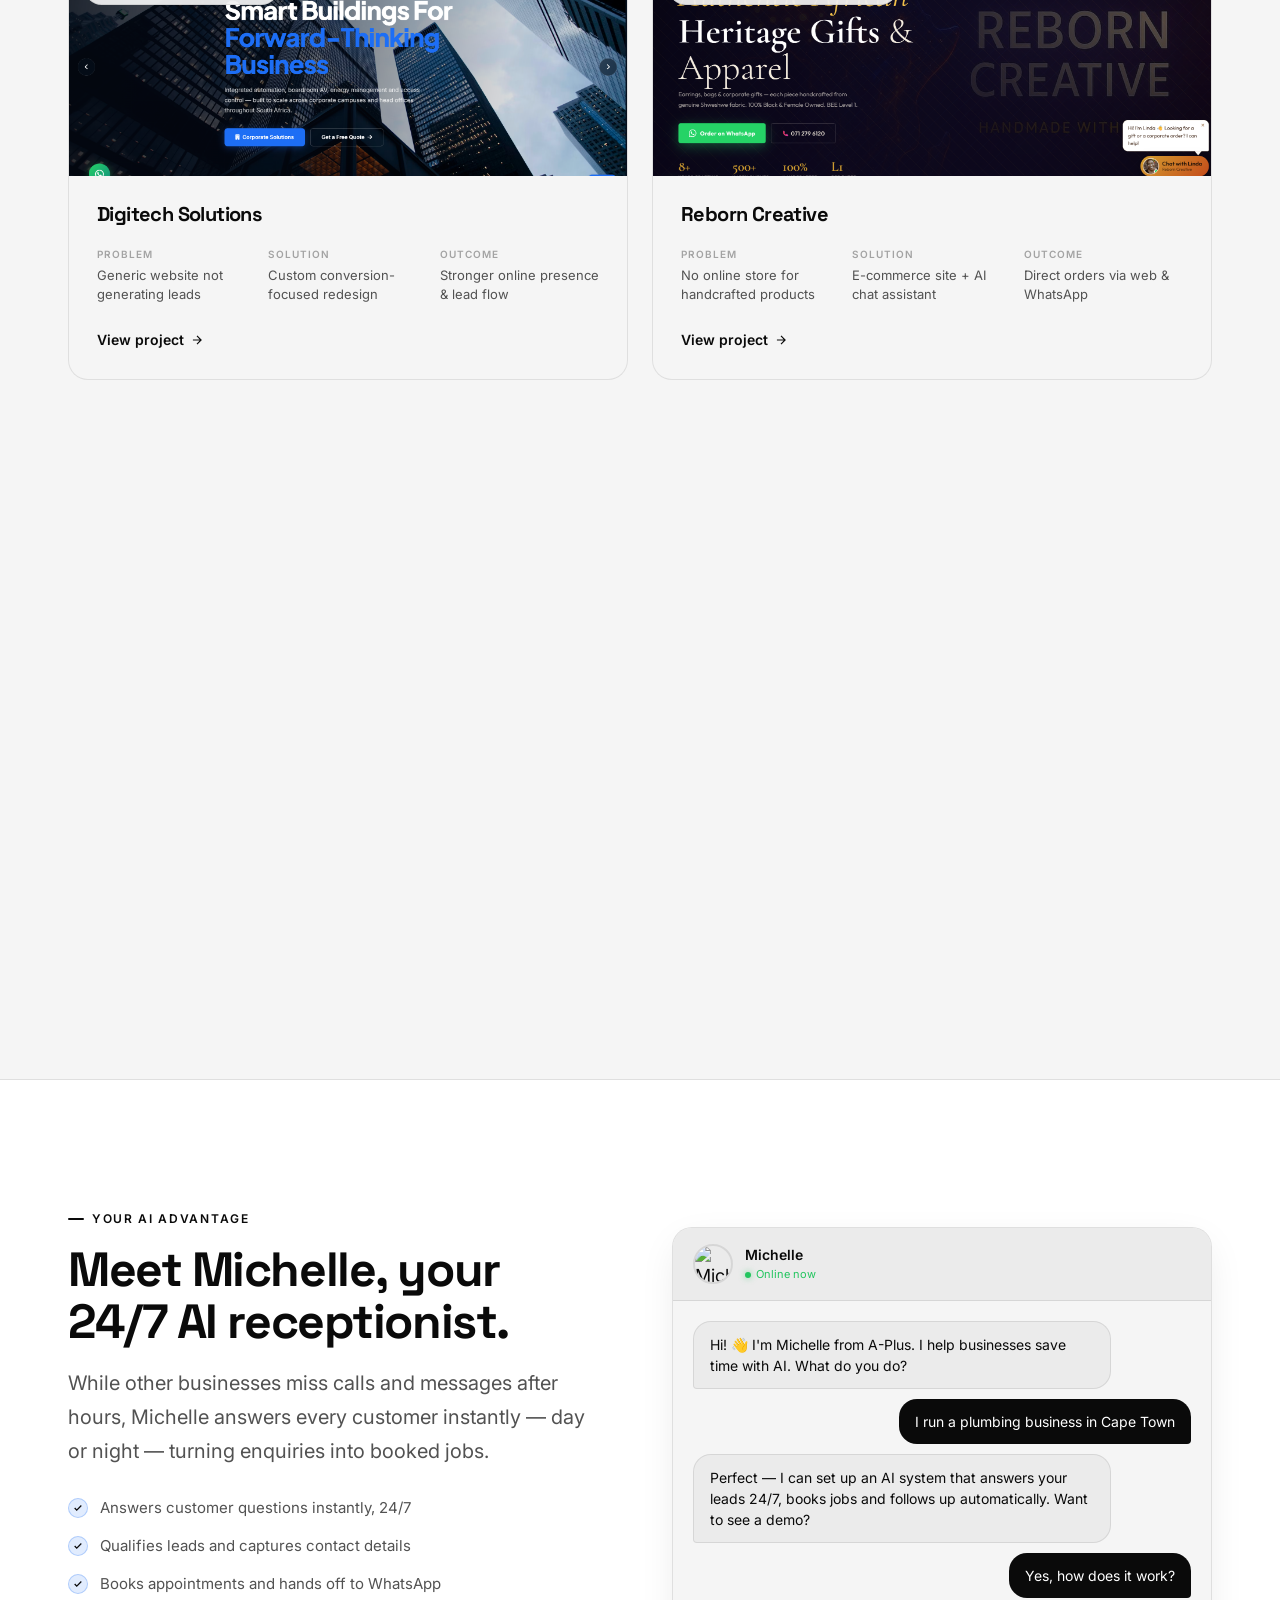
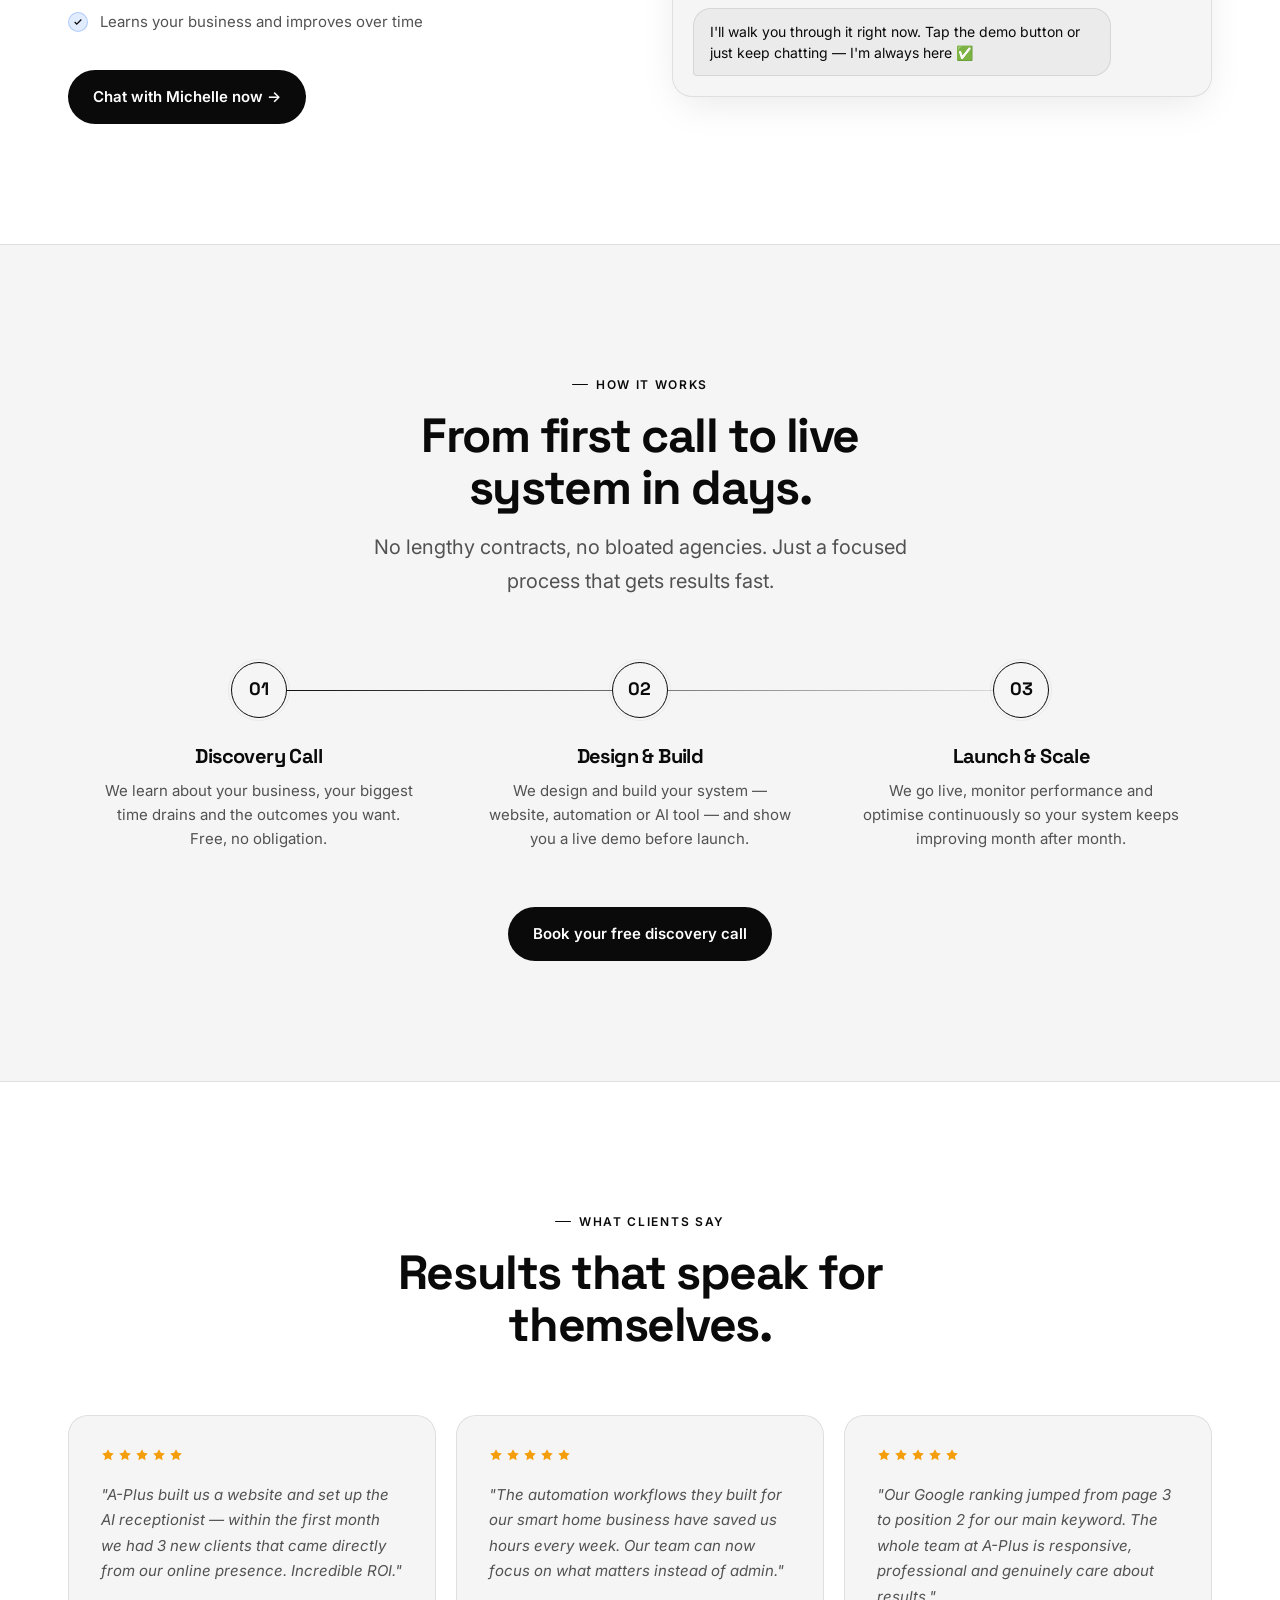
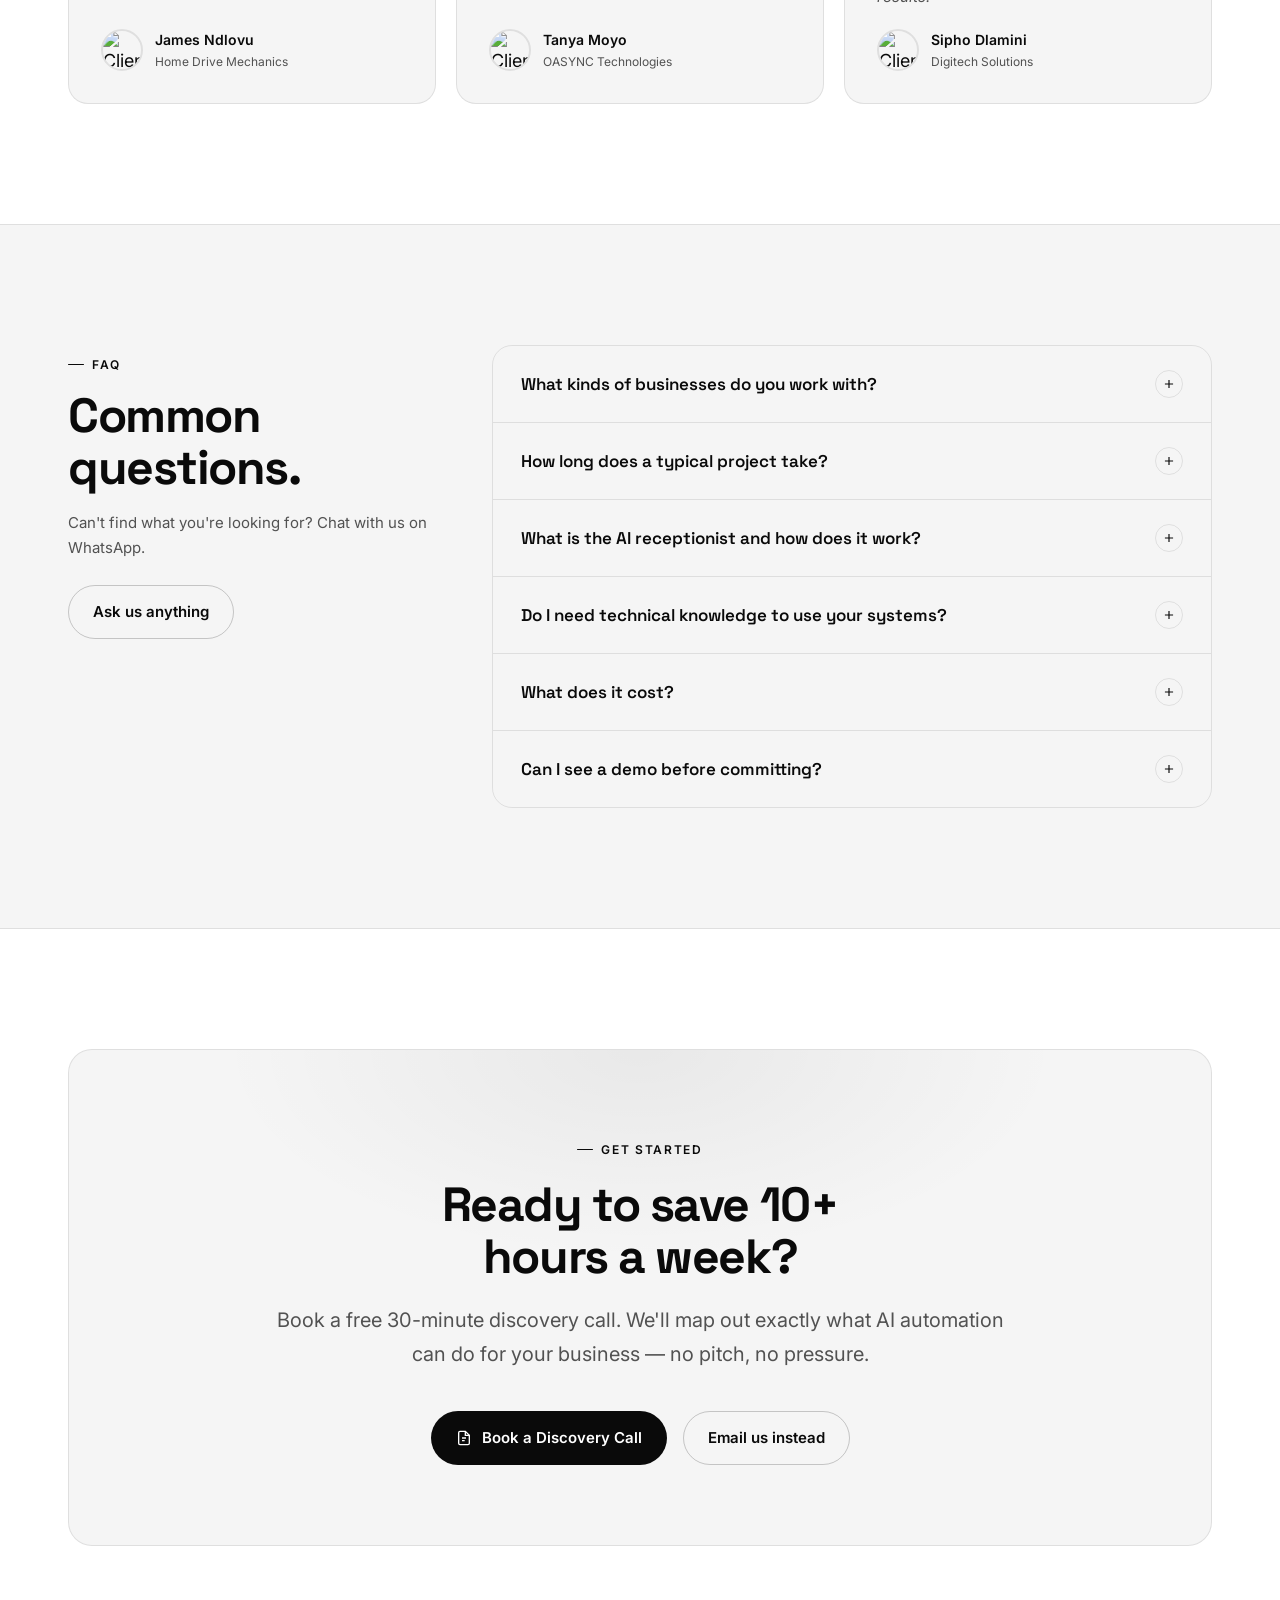
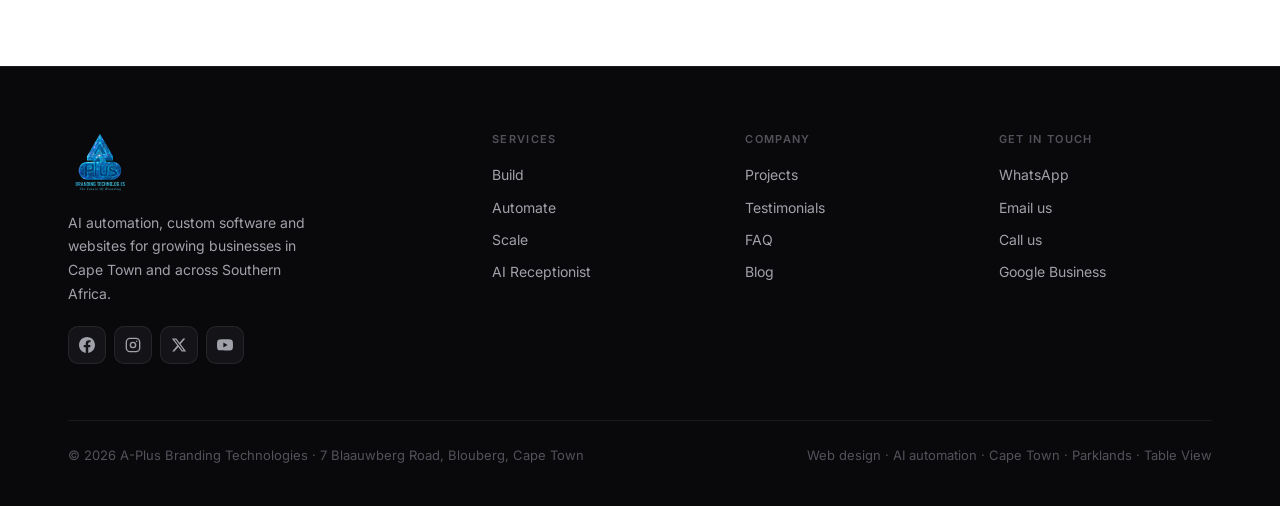
==== commit 2c02b7b7: "Merge pull request #3 from Kupiwa/main Add featured projects to the portfolio section" ====
--- a/index.html
+++ b/index.html
@@ -845,13 +845,32 @@
   {
     title: "Digitech Solutions",
     tag: "IT & technology · Cape Town",
-    image: "",
+    image: "assets/portfolio/digitech.png",
     fallback: "https://images.unsplash.com/photo-1518770660439-4636190af475?w=800&q=70&auto=format&fit=crop",
-    url: "",
+    url: "https://dtisol.co.za/",
     problem: "Generic website not generating leads",
     solution: "Custom conversion-focused redesign",
-    outcome: "Concept project",
-    concept: true
+    outcome: "Stronger online presence & lead flow"
+  },
+  {
+    title: "Reborn Creative",
+    tag: "African heritage gifts · Cape Town",
+    image: "assets/portfolio/reborncreative.png",
+    fallback: "https://images.unsplash.com/photo-1558769132-cb1aea458c5e?w=800&q=70&auto=format&fit=crop",
+    url: "https://reborncreative.co.za/",
+    problem: "No online store for handcrafted products",
+    solution: "E-commerce site + AI chat assistant",
+    outcome: "Direct orders via web & WhatsApp"
+  },
+  {
+    title: "Dr Who Computing Dynamics",
+    tag: "IT repair & support · Western Cape",
+    image: "assets/portfolio/drwho.png",
+    fallback: "https://images.unsplash.com/photo-1517694712202-14dd9538aa97?w=800&q=70&auto=format&fit=crop",
+    url: "https://drwho.co.za/",
+    problem: "Outdated site losing walk-in customers",
+    solution: "Modern service site with clear CTAs",
+    outcome: "More enquiries & hotline calls"
   },
   {
     title: "Your business here",
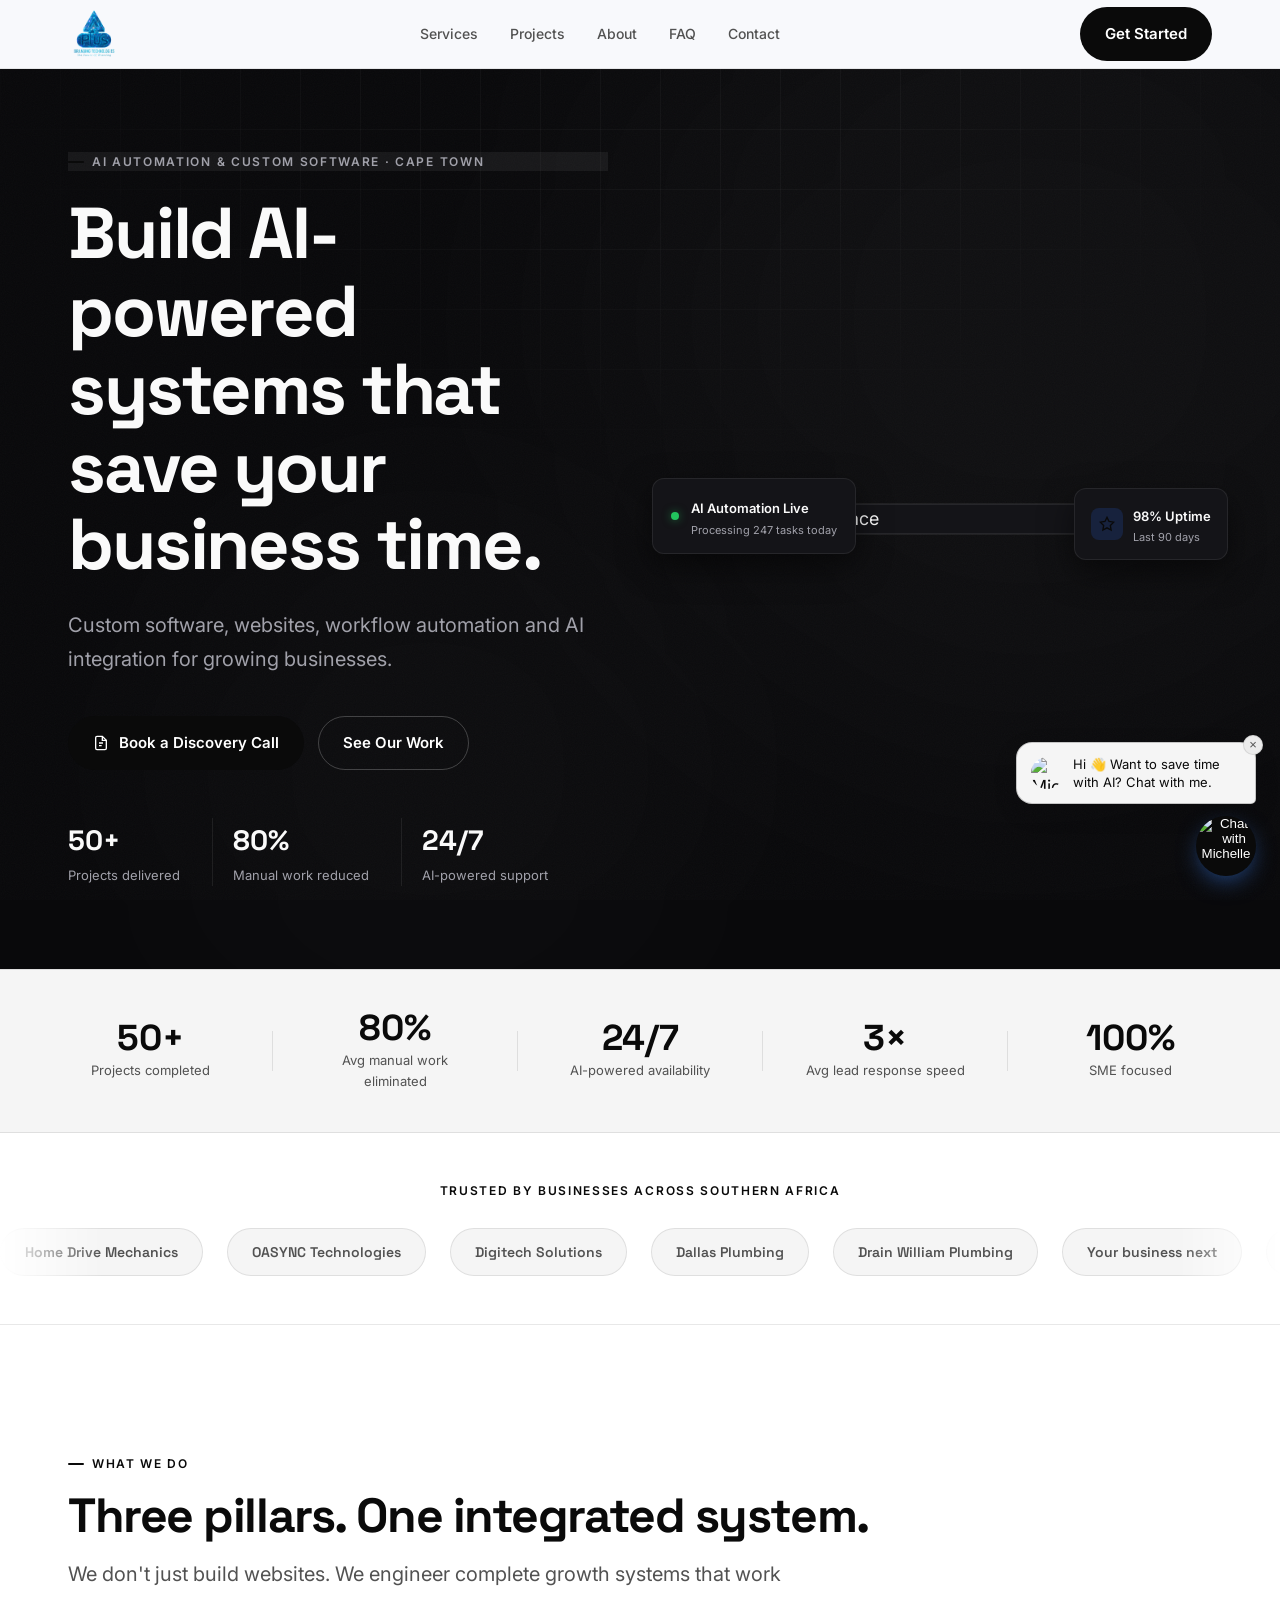
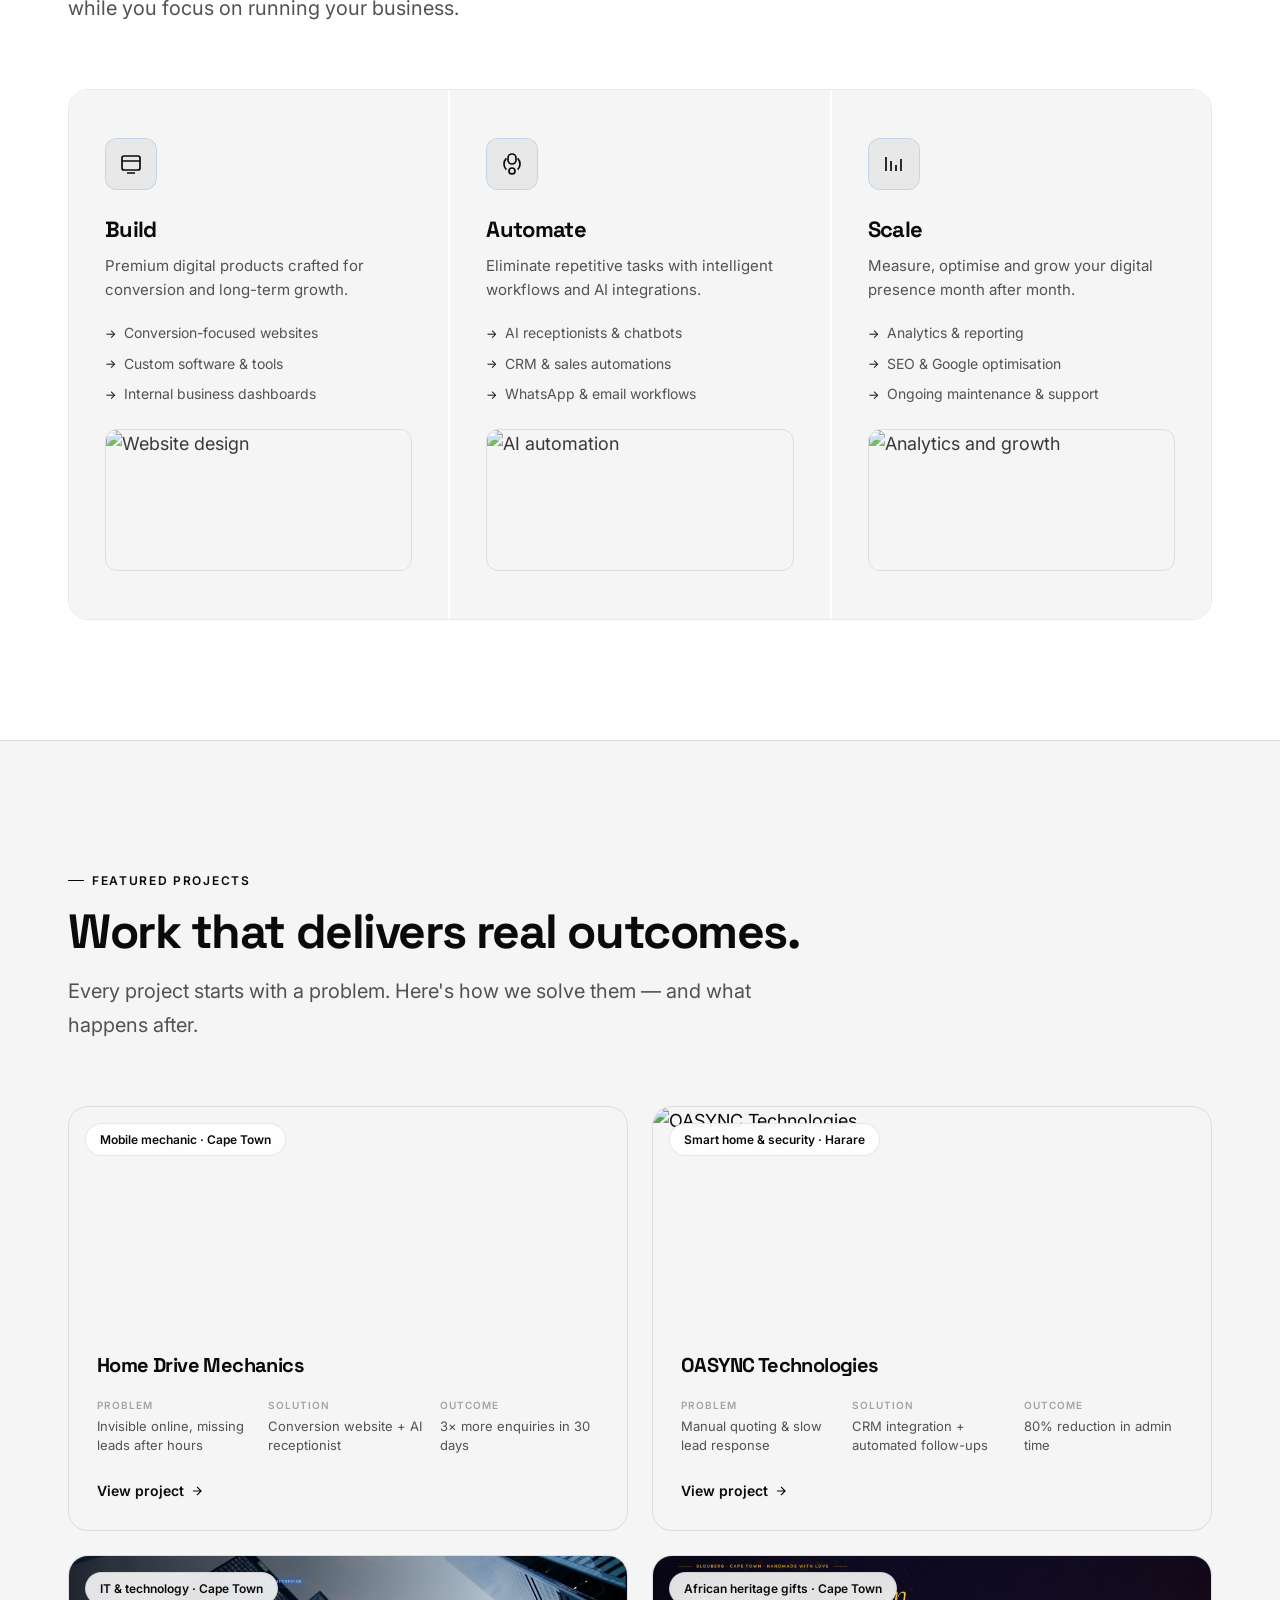
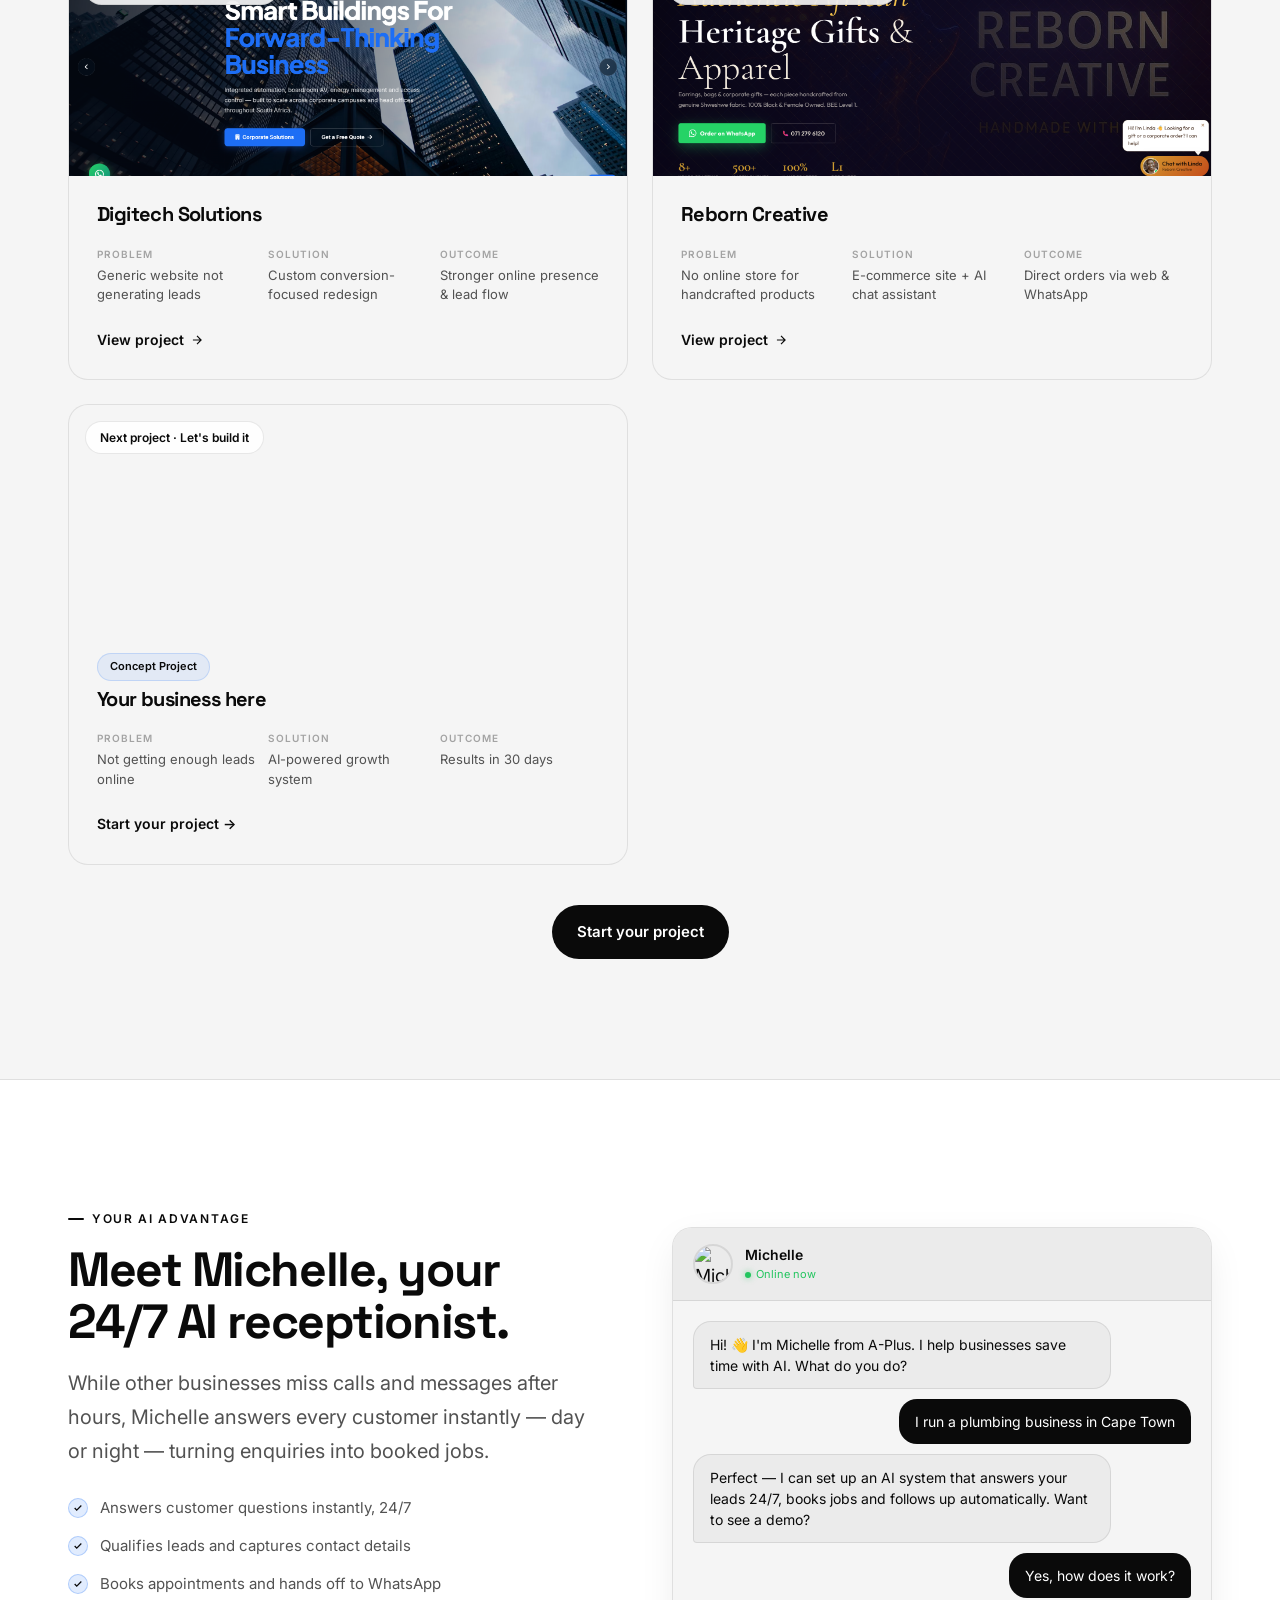
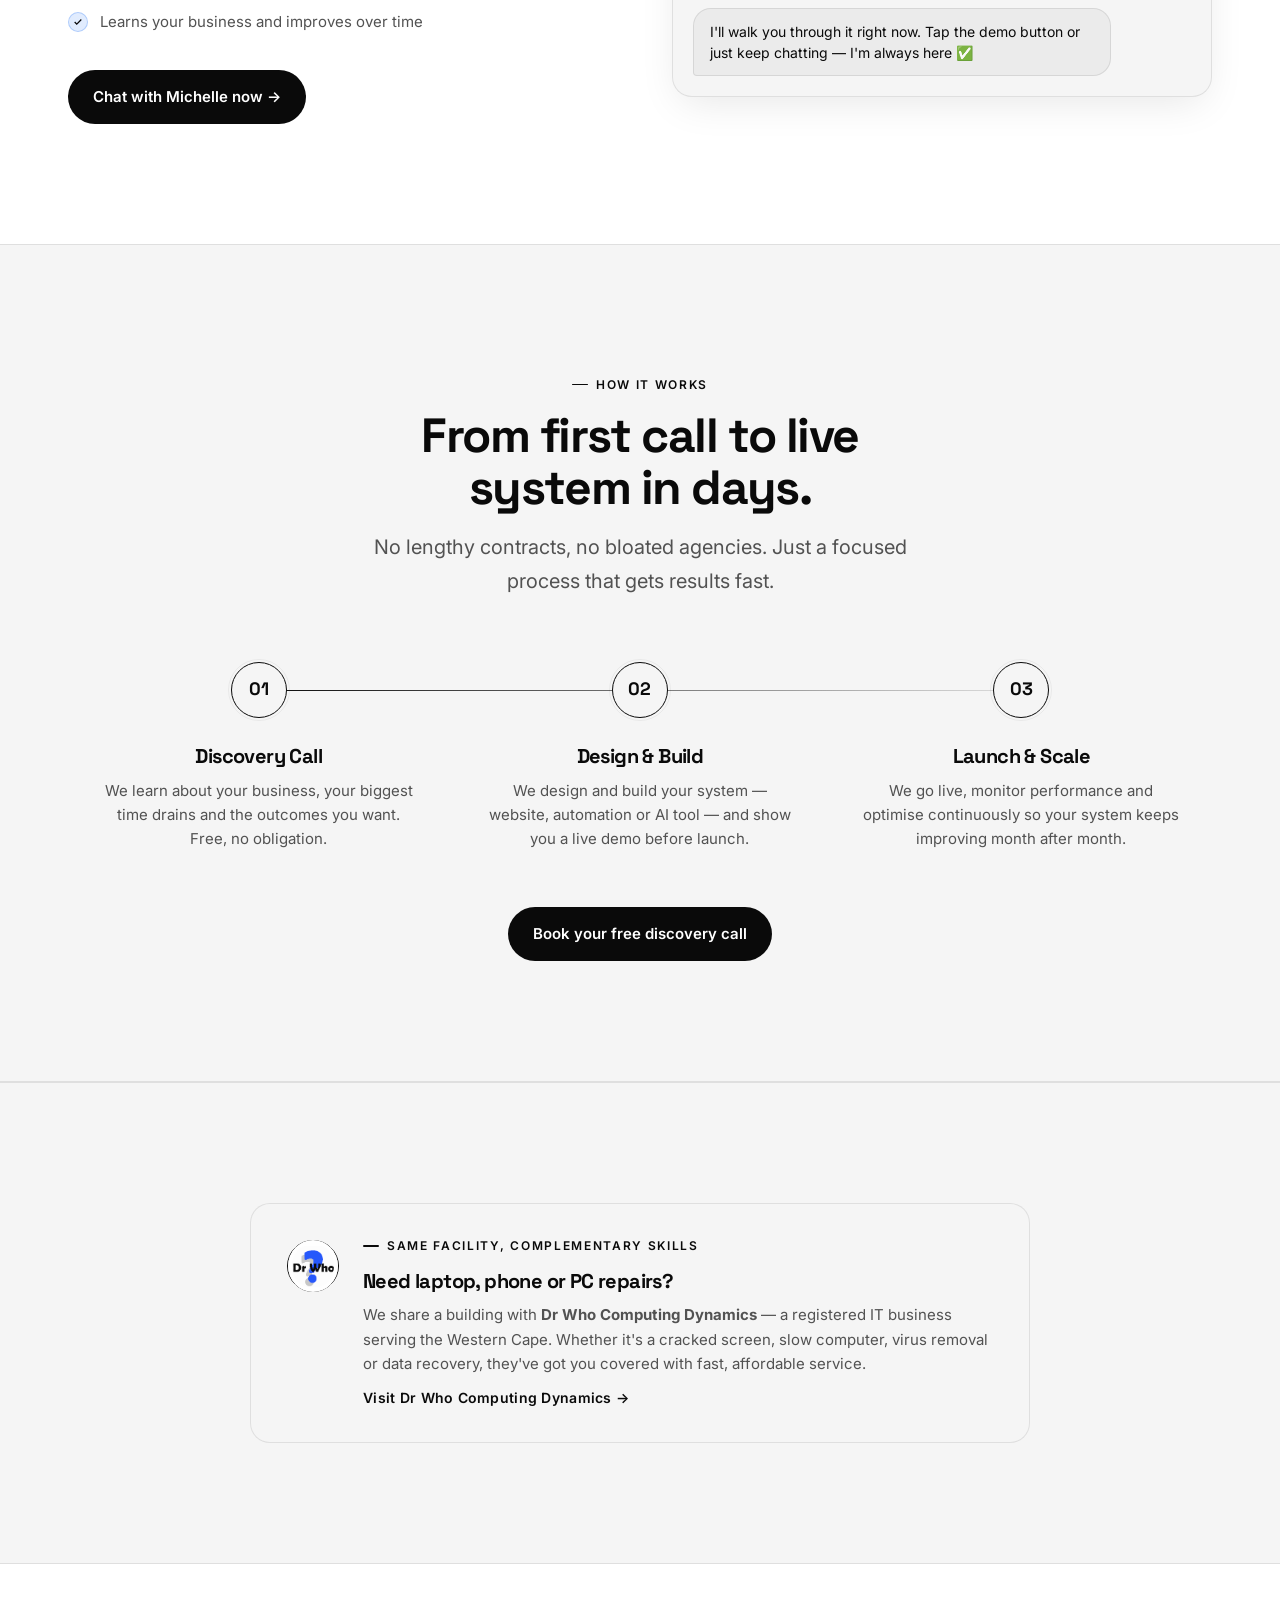
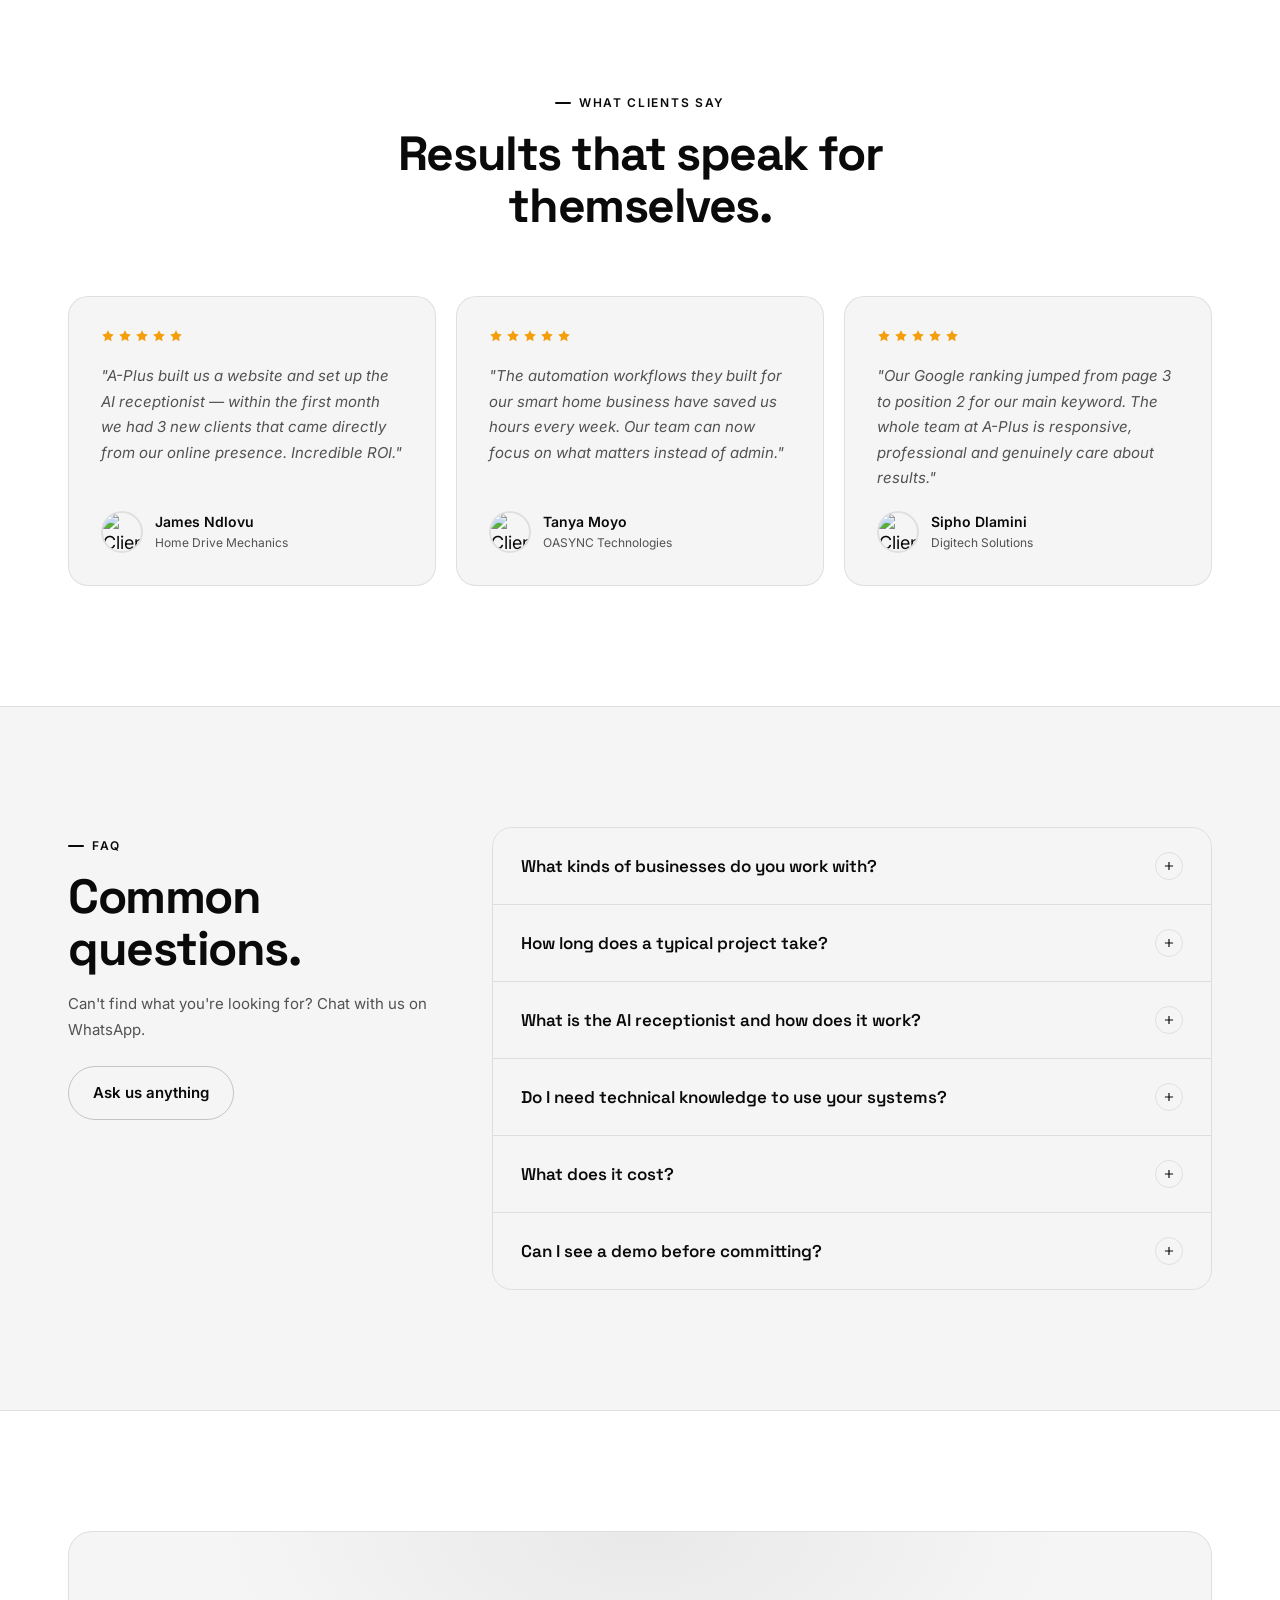
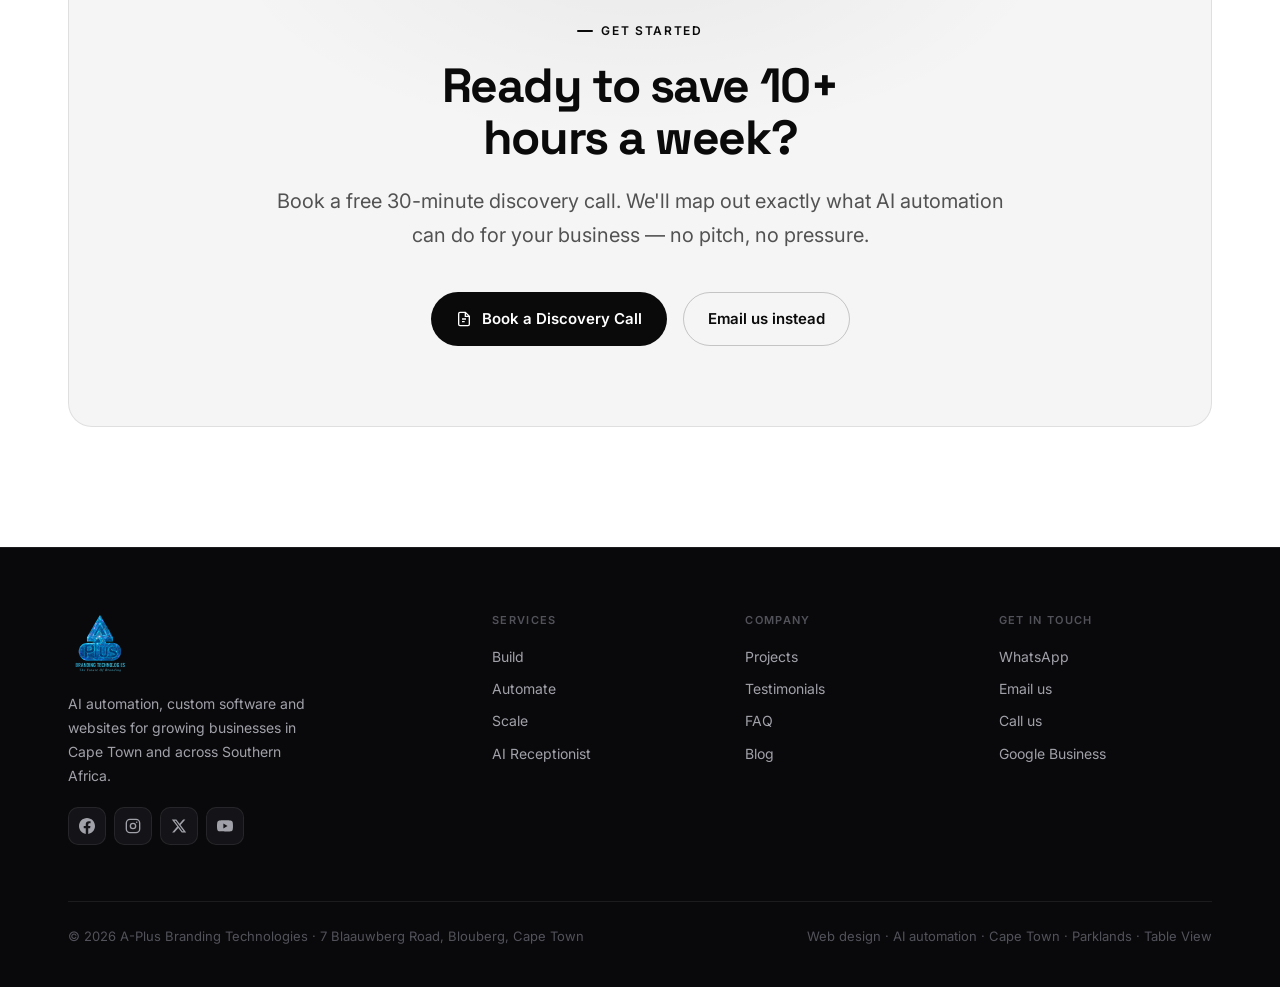
==== commit 9db3a3c5: "Add Dr. Who logo to partner callout section Replace generic SVG icon with Dr. Who logo image in the " ====
--- a/index.html
+++ b/index.html
@@ -201,6 +201,13 @@
 
 /* ── TESTIMONIALS ── */
 .testimonials-grid{display:grid;grid-template-columns:repeat(3,1fr);gap:20px}
+.partner-callout{display:flex;align-items:flex-start;gap:24px;background:var(--surface);border:1px solid var(--border);border-radius:var(--r-lg);padding:32px 36px;max-width:780px;margin:0 auto}
+.partner-icon{flex-shrink:0;width:52px;height:52px;border-radius:50%;background:var(--accent-glow);border:1px solid var(--accent);display:flex;align-items:center;justify-content:center;color:var(--accent);margin-top:4px}
+.partner-body{display:flex;flex-direction:column;gap:10px}
+.partner-body h3{font-size:20px;margin:0}
+.partner-body p{font-size:15px;color:var(--text-muted);line-height:1.65;margin:0}
+.partner-link{display:inline-flex;align-items:center;gap:6px;color:var(--accent);font-size:14px;font-weight:600;text-decoration:none;letter-spacing:.02em;transition:opacity .2s}
+.partner-link:hover{opacity:.75}
 .testi-card{background:var(--surface);border:1px solid var(--border);border-radius:var(--r-lg);padding:32px;display:flex;flex-direction:column;gap:20px;transition:0.2s}
 .testi-card:hover{border-color:var(--border-hover)}
 .stars{display:flex;gap:3px;color:#F59E0B}
@@ -599,6 +606,23 @@
     </div>
     <div class="process-cta rv">
       <a class="btn btn-primary" data-wa data-wa-msg="Hi A-Plus, I'd like to book a discovery call to learn more.">Book your free discovery call</a>
+    </div>
+  </div>
+</section>
+
+<!-- PARTNER CALLOUT -->
+<section class="s alt">
+  <div class="wrap">
+    <div class="partner-callout rv">
+      <div class="partner-icon">
+        <img src="assets/drwho-logo.png" alt="Dr Who Computing Dynamics logo" style="width:52px;height:52px;object-fit:contain;border-radius:50%;background:#fff;padding:4px" />
+      </div>
+      <div class="partner-body">
+        <span class="label" style="margin-bottom:6px">Same facility, complementary skills</span>
+        <h3>Need laptop, phone or PC repairs?</h3>
+        <p>We share a building with <strong>Dr Who Computing Dynamics</strong> — a registered IT business serving the Western Cape. Whether it's a cracked screen, slow computer, virus removal or data recovery, they've got you covered with fast, affordable service.</p>
+        <a class="partner-link" href="https://drwho.co.za/" target="_blank" rel="noopener">Visit Dr Who Computing Dynamics →</a>
+      </div>
     </div>
   </div>
 </section>
@@ -863,16 +887,6 @@
     outcome: "Direct orders via web & WhatsApp"
   },
   {
-    title: "Dr Who Computing Dynamics",
-    tag: "IT repair & support · Western Cape",
-    image: "assets/portfolio/drwho.png",
-    fallback: "https://images.unsplash.com/photo-1517694712202-14dd9538aa97?w=800&q=70&auto=format&fit=crop",
-    url: "https://drwho.co.za/",
-    problem: "Outdated site losing walk-in customers",
-    solution: "Modern service site with clear CTAs",
-    outcome: "More enquiries & hotline calls"
-  },
-  {
     title: "Your business here",
     tag: "Next project · Let's build it",
     image: "",
